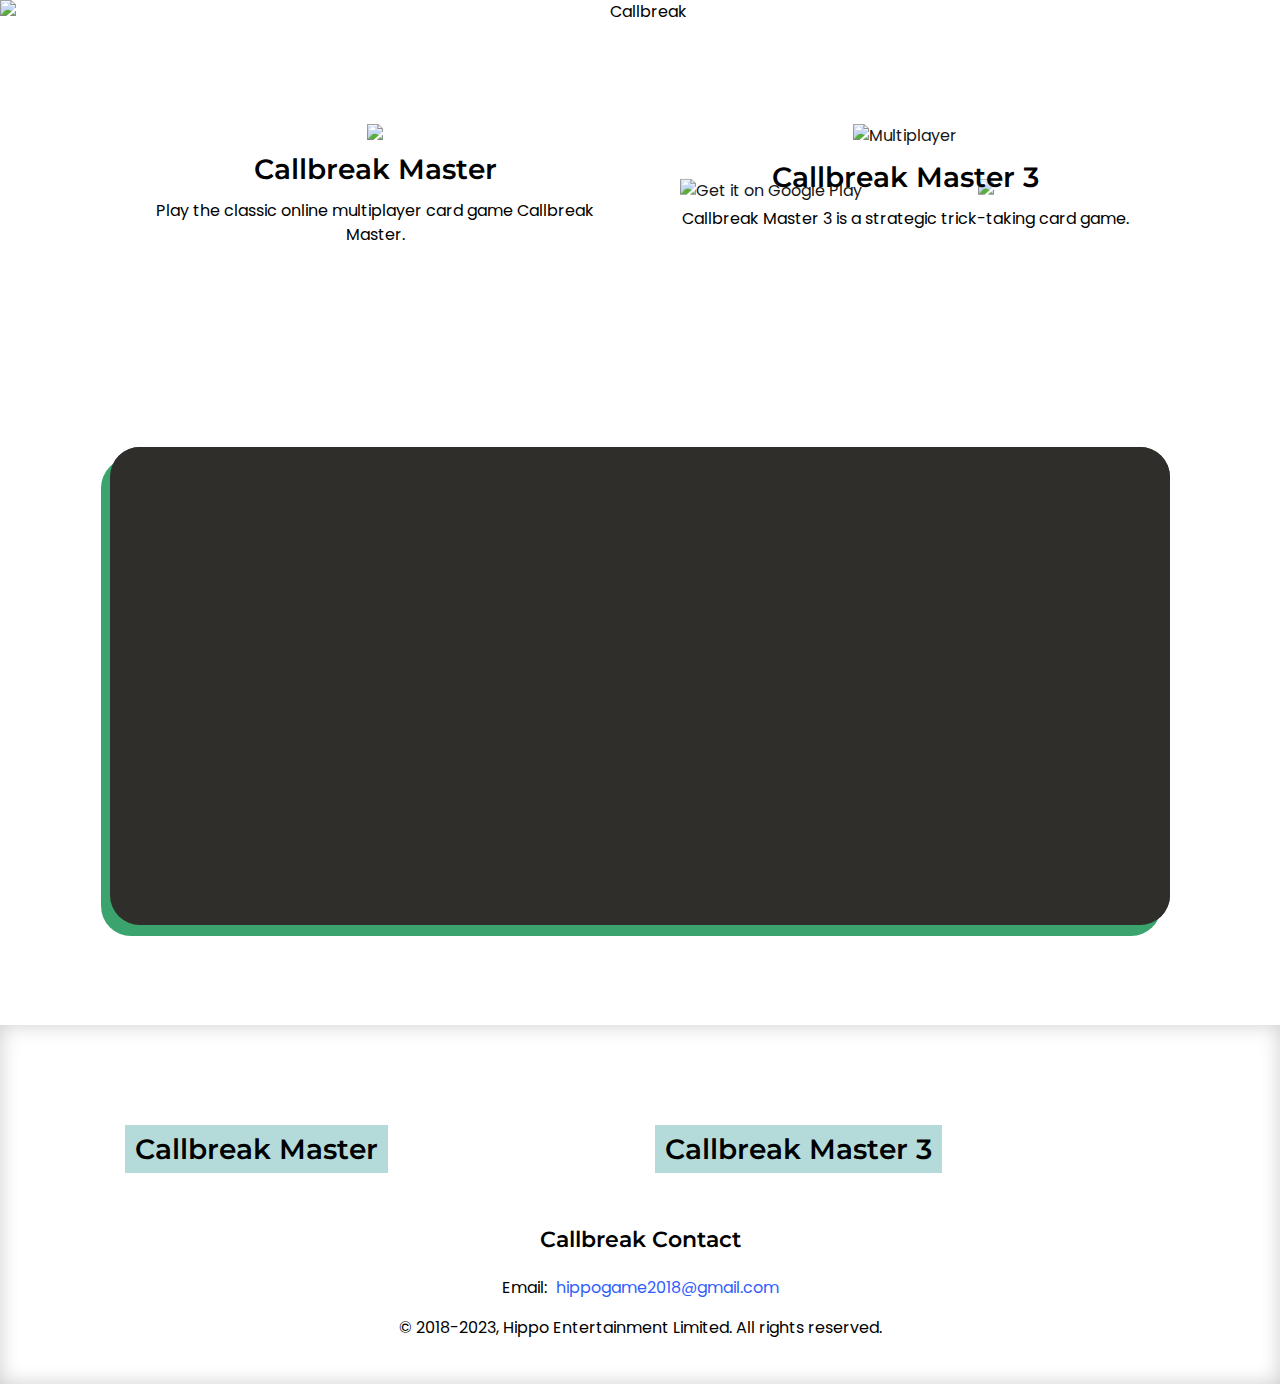
==== index.html @ d328b54e "update" ====
<!doctype html>
<html lang="en-US">
<head>
    <meta charset="UTF-8">
    <meta name="keywords" content="Callbreak Master"/>
    <meta name="description" content="Callbreak Master"/>
    <meta name="author" content="Callbreak Master"/>
    <meta name="viewport" content="width=device-width, initial-scale=1, maximum-scale=1, user-scalable=0">
    <title>Callbreak Master</title>
    <!--    <link rel="stylesheet" href="css/bootstrap.css" media="all"/>-->
    <link rel="stylesheet" href="css/style.css" media="all"/>
    <script src="https://code.jquery.com/jquery-3.6.0.min.js"
            integrity="sha256-/xUj+3OJU5yExlq6GSYGSHk7tPXikynS7ogEvDej/m4=" crossorigin="anonymous"></script>
    <script src="js/modernizr.min.js"></script>
    <script src="https://cdn.jsdelivr.net/npm/popper.js@1.16.1/dist/umd/popper.min.js"
            integrity="sha384-9/reFTGAW83EW2RDu2S0VKaIzap3H66lZH81PoYlFhbGU+6BZp6G7niu735Sk7lN"
            crossorigin="anonymous"></script>
    <script src="js/bootstrap.min.js"
            integrity="sha384-+YQ4JLhjyBLPDQt//I+STsc9iw4uQqACwlvpslubQzn4u2UU2UFM80nGisd026JF"
            crossorigin="anonymous"></script>
    <script src="https://cdnjs.cloudflare.com/ajax/libs/OwlCarousel2/2.3.4/owl.carousel.min.js"
            integrity="sha512-bPs7Ae6pVvhOSiIcyUClR7/q2OAsRiovw4vAkX+zJbw3ShAeeqezq50RIIcIURq7Oa20rW2n2q+fyXBNcU9lrw=="
            crossorigin="anonymous" referrerpolicy="no-referrer"></script>
    <script src="js/main.js"></script>
    <meta name="title" content="Callbreak Master">
    <script>
        var userLang = navigator.language || navigator.userLanguage;
        if (userLang.indexOf("hi") === 0 || userLang.indexOf("in") === 0 ) {
            window.location.href = "/in/";
        }
    </script>
</head>

<body class="home">
<main>
    <section class="section-banner text-center">
        <div class="container-fluid p-0">
            <img src="images/bg1.jpg" alt="Callbreak" class="w-100 d-none d-md-block">
            <div class="banner-text d-none d-md-block">
                <h1>Start Your Journey
                    As A Legendary
                    Poker Player!</h1>
                <p>Download+27,627,925</p>
                <h4>Download and play for a better experience! (Skip to download page)</h4>
                <div class="banner-button">
                    <div class="row">
                        <div class="col">
                            <div class="logo">
                                <a target="_blank" onclick="return trace('googleplay', 'pc');"
                                   href="https://play.google.com/store/apps/details?id=com.callbreak.hippo">
                                    <img alt="Get it on Google Play"
                                         src="images/icon_google2.png">
                                </a>
                            </div>
                        </div>
                        <div class="col">
                            <div class="logo">
                                <a target="_blank" onclick="alert('Coming Soon')">
                                    <img alt="Play Now"
                                         src="images/h5btn.png">
                                </a>
                            </div>
                        </div>
                    </div>

                </div>

            </div>
            <a target="_blank"><img src="images/di1.jpg" alt="Callbreak" class="w-100 d-md-none"></a>
            <div class="banner-mobile d-md-none">
                <h1>Start Your Journey
                    As A Legendary
                    Poker Player!</h1>
                <span>
                <span style="color: #a7a7a7;">Download</span>+27,627,925</span>
                <h4>Download and play for a better experience!<br/>(Skip to download page) </h4>
                <div class="banner-button">
                    <div class="row" >
                        <div class="col">
                            <div class="logo">
                                <a target="_blank" onclick="return trace('googleplay', 'mobile');"
                                   href="https://play.google.com/store/apps/details?id=com.callbreak.hippo">
                                    <img alt="Get it on Google Play"
                                         src="images/icon_google2.png" style="margin-left: 30px">
                                </a>
                            </div>
                        </div>
                        <div class="col">
                            <div class="logo">
                                <a target="_blank" onclick="alert('Coming Soon')">
                                    <img alt="Play Now"
                                         src="images/h5btn.png" style="margin-right: 30px">
                                </a>
                            </div>
                        </div>
                    </div>

                </div>

            </div>

        </div>

    </section>
    <section class="section feature-list text-center bg2">
        <div class="container">
            <div class="row">
                <div class="col-md-6 col-sm-12">
                    <div class="feature-img">
                        <a target="_blank"
                           href="https://play.google.com/store/apps/details?id=com.callbreak.hippo">
                        <img src="images/callbreak master.png">
                        </a>
                    </div>
                    <div class="feature-content">
                        <h2 class="mb-2">Callbreak Master</h2>
                        <p>Play the classic online multiplayer card game Callbreak Master.</p>
                    </div>
                </div>
                <div class="col-md-6 col-sm-12">
                    <div class="feature-img">
                        <a target="_blank"
                           href="https://play.google.com/store/apps/details?id=com.callbreak.three">
                        <img src="images/callbreak 3.png" alt="Multiplayer">
                        </a>
                    </div>
                    <div class="feature-content">
                        <h2 class="mb-2">Callbreak Master 3</h2>
                        <p>Callbreak Master 3 is a strategic trick-taking card game.</p>
                    </div>
                </div>
            </div>
        </div>
    </section>
    <section class="section bg3">
        <div class="container">
            <div class="bg3-video">
                <div class="embed-responsive embed-responsive-21by9">
                    <iframe src="https://www.youtube.com/embed/USptpeunZVY" title="YouTube video" allowfullscreen
                            class="bg3-video"></iframe>
                </div>
            </div>
        </div>
    </section>
    <section class="section app-images-wrap bg4" style="padding-bottom: 20px">
        <div class="container">
            <div class="row">
                <div class="col-md-6 col-sm-12 app-images .w-85">
                    <h2 class="text-left mb-2 image-h3 ">Callbreak Master</h2>
                    <div class="app-slider owl-carousel m-auto">
                        <div class="item">
                            <img src="images/cb1/1.jpg">
                        </div>
                        <div class="item">
                            <img src="images/cb1/2.jpg">
                        </div>
                        <div class="item">
                            <img src="images/cb1/3.jpg">
                        </div>
                        <div class="item">
                            <img src="images/cb1/4.jpg">
                        </div>
                        <div class="item">
                            <img src="images/cb1/5.jpg">
                        </div>
                        <div class="item">
                            <img src="images/cb1/6.jpg">
                        </div>
                        <div class="item">
                            <img src="images/cb1/7.jpg">
                        </div>
                    </div>
                </div>
                <div class="col-md-6 col-sm-12 app-images .w-85">
                    <h2 class="text-left mb-2 image-h3">Callbreak Master 3</h2>
                    <div class="app-slider owl-carousel m-auto">
                        <div class="item">
                            <img src="images/cb3/1.jpg">
                        </div>
                        <div class="item">
                            <img src="images/cb3/2.jpg">
                        </div>
                        <div class="item">
                            <img src="images/cb3/3.jpg">
                        </div>
                        <div class="item">
                            <img src="images/cb3/4.jpg">
                        </div>
                        <div class="item">
                            <img src="images/cb3/5.jpg">
                        </div>
                        <div class="item">
                            <img src="images/cb3/6.jpg">
                        </div>
                        <div class="item">
                            <img src="images/cb3/7.jpg">
                        </div>
                        <div class="item">
                            <img src="images/cb3/8.jpg">
                        </div>
                    </div>
                </div>
            </div>
            <div class="row justify-content-center">
                <div class="col-md-8 info-content" style="padding-top: 15px">
                    <div class="p-3 text-center">
                        <h3 class="mb-3">Callbreak Contact</h3>
                        <p>
                            <storng>Email:</storng>
                            <a href="mailto:hippogame2018@gmail.com" title="hippogame2018@gmail.com"
                               class="align-items-center mail-address color-blue"><img src="/images/email.svg" alt="">hippogame2018@gmail.com</a>
                        </p>
                        <p>© 2018-2023, Hippo Entertainment Limited. All rights reserved.</p>

                    </div>
                </div>
            </div>
        </div>
    </section>
    <script>
        function trace(target, device) {
            setTimeout(function () {
                var host = '/'; // 线上换成”/“
                var url = host + 'trace?target=' + target + '&device=' + device;
                (new Image()).src = url;
            }, 10);
            return true;
        }
    </script>
</main>
</body>
</html>
---- css/style.css ----
@import url("https://fonts.googleapis.com/css2?family=Montserrat:wght@400;600;700&family=Poppins:wght@400;700&display=swap");

/*!
 * Bootstrap v4.1.0 (https://getbootstrap.com/)
 * Copyright 2011-2018 The Bootstrap Authors
 * Copyright 2011-2018 Twitter, Inc.
 * Licensed under MIT (https://github.com/twbs/bootstrap/blob/master/LICENSE)
 */
@import url("https://fonts.googleapis.com/css?family=Germania+One");

:root {
    --blue: #115087;
    --indigo: #6610f2;
    --purple: #6f42c1;
    --pink: #e83e8c;
    --red: #ff3b30;
    --orange: #ff5310;
    --yellow: #fccc08;
    --green: #07985f;
    --teal: #20c997;
    --cyan: #17a2b8;
    --gray: #7f7f7f;
    --gray-dark: #343a40;
    --primary: #305efe;
    --secondary: #7f7f7f;
    --success: #07985f;
    --info: #17a2b8;
    --warning: #fccc08;
    --danger: #ff3b30;
    --light: #eff0f0;
    --dark: #000;
    --white: #fff;
    --breakpoint-xs: 0;
    --breakpoint-sm: 576px;
    --breakpoint-md: 768px;
    --breakpoint-lg: 992px;
    --breakpoint-xl: 1200px;
    --font-family-sans-serif: "Helvetica Neue", Arial, sans-serif, "Apple Color Emoji", "Segoe UI Emoji", "Segoe UI Symbol", -apple-system, BlinkMacSystemFont, "Segoe UI", Roboto;
    --font-family-monospace: SFMono-Regular, Menlo, Monaco, Consolas, "Liberation Mono", "Courier New", monospace
}

*, :after, :before {
    box-sizing: border-box
}

html {
    font-family: sans-serif;
    line-height: 1.15;
    -webkit-text-size-adjust: 100%;
    -ms-text-size-adjust: 100%;
    -ms-overflow-style: scrollbar;
    -webkit-tap-highlight-color: rgba(0, 0, 0, 0)
}

@-ms-viewport {
    width: device-width
}

article, aside, dialog, figcaption, figure, footer, header, hgroup, main, nav, section {
    display: block
}

body {
    margin: 0;
    font-family: Helvetica Neue, Arial, sans-serif, Apple Color Emoji, Segoe UI Emoji, Segoe UI Symbol, -apple-system, BlinkMacSystemFont, Segoe UI, Roboto;
    font-size: 1rem;
    color: #000;
    text-align: left;
    background-color: #fff;
    -webkit-font-smoothing: antialiased
}

[tabindex="-1"]:focus {
    outline: 0 !important
}

hr {
    box-sizing: content-box;
    height: 0;
    overflow: visible
}

h1, h2, h3, h4, h5, h6 {
    margin-top: 0;
    margin-bottom: 1.25rem
}

p {
    margin-top: 0;
    margin-bottom: 1rem
}

abbr[data-original-title], abbr[title] {
    text-decoration: underline;
    -webkit-text-decoration: underline dotted;
    text-decoration: underline dotted;
    cursor: help;
    border-bottom: 0
}

address {
    margin-bottom: 1rem;
    font-style: normal;
    line-height: inherit
}

dl, ol, ul {
    margin-top: 0;
    margin-left: 0;
    padding-left: 0;
    margin-bottom: .5rem
}

ol ol, ol ul, ul ol, ul ul {
    margin-bottom: 0
}

li {
    list-style-position: inside;
    margin-bottom: .5rem
}

dt {
    font-weight: 700
}

dd {
    margin-bottom: .5rem;
    margin-left: 0
}

blockquote {
    margin: 0 0 1rem
}

dfn {
    font-style: italic
}

b, strong {
    font-weight: bolder
}

small {
    font-size: 80%
}

sub, sup {
    position: relative;
    font-size: 75%;
    line-height: 0;
    vertical-align: baseline
}

sub {
    bottom: -.25em
}

sup {
    top: -.5em
}

a {
    color: #305efe;
    text-decoration: none;
    background-color: transparent;
    -webkit-text-decoration-skip: objects
}

a:hover {
    color: #174afe
}

a:hover span {
    border-bottom: 1px solid
}

a.transparent-link {
    opacity: .3
}

a.transparent-invert-link, a.transparent-link:hover {
    opacity: 1
}

a.transparent-invert-link:hover {
    opacity: .3
}

a.action-link {
    font-weight: 500
}

a.action-link:after {
    content: "";
    display: inline-block;
    width: 5.5px;
    height: 5.5px;
    border-top: 1.5px solid;
    border-right: 1.5px solid;
    transform: rotate(45deg);
    position: relative;
    margin: -1px 0 0 6px;
    vertical-align: middle;
    top: -1px
}

a:not([href]):not([tabindex]), a:not([href]):not([tabindex]):focus, a:not([href]):not([tabindex]):hover {
    color: inherit;
    text-decoration: none
}

a:not([href]):not([tabindex]):focus {
    outline: 0
}

code, kbd, pre, samp {
    font-family: monospace, monospace;
    font-size: 1em
}

pre {
    margin-top: 0;
    margin-bottom: 1rem;
    overflow: auto;
    -ms-overflow-style: scrollbar
}

figure {
    margin: 0 0 1rem
}

img {
    vertical-align: middle;
    border-style: none
}

svg:not(:root) {
    overflow: hidden
}

table {
    border-collapse: collapse
}

caption {
    padding-top: .75rem;
    padding-bottom: .75rem;
    color: #7f7f7f;
    text-align: left;
    caption-side: bottom
}

th {
    text-align: inherit
}

label {
    display: inline-block;
    margin-bottom: .375rem
}

button {
    border-radius: 0
}

button:focus {
    outline: 1px dotted;
    outline: 5px auto -webkit-focus-ring-color
}

button, input, optgroup, select, textarea {
    margin: 0;
    font-family: inherit;
    font-size: inherit;
    line-height: inherit
}

button, input {
    overflow: visible
}

button, select {
    text-transform: none
}

[type=reset], [type=submit], button, html [type=button] {
    -webkit-appearance: button
}

[type=button]::-moz-focus-inner, [type=reset]::-moz-focus-inner, [type=submit]::-moz-focus-inner, button::-moz-focus-inner {
    padding: 0;
    border-style: none
}

input[type=checkbox], input[type=radio] {
    box-sizing: border-box;
    padding: 0
}

input[type=date], input[type=datetime-local], input[type=month], input[type=time] {
    -webkit-appearance: listbox
}

textarea {
    overflow: auto;
    resize: vertical
}

fieldset {
    min-width: 0;
    padding: 0;
    margin: 0;
    border: 0
}

legend {
    display: block;
    width: 100%;
    max-width: 100%;
    padding: 0;
    margin-bottom: .5rem;
    font-size: 1.5rem;
    line-height: inherit;
    color: inherit;
    white-space: normal
}

progress {
    vertical-align: baseline
}

[type=number]::-webkit-inner-spin-button, [type=number]::-webkit-outer-spin-button {
    height: auto
}

[type=search] {
    outline-offset: -2px;
    -webkit-appearance: none
}

[type=search]::-webkit-search-cancel-button, [type=search]::-webkit-search-decoration {
    -webkit-appearance: none
}

::-webkit-file-upload-button {
    font: inherit;
    -webkit-appearance: button
}

output {
    display: inline-block
}

summary {
    display: list-item;
    cursor: pointer
}

template {
    display: none
}

[hidden] {
    display: none !important
}

.h1, .h2, .h3, .h4, .h5, .h6, h1, h2, h3, h4, h5, h6 {
    font-family: inherit;
    color: inherit;
    margin-bottom: 1.25rem
}

.h1, h1 {
    font-size: 1.5rem;
    line-height: 1.2;
    margin-bottom: 1rem;
    letter-spacing: -.5px
}

@media (min-width: 576px) {
    .h1, h1 {
        font-size: 2rem
    }

}

@media (min-width: 992px) {
    .h1, h1 {
        font-size: 2.5rem;
        margin-bottom: 1.25rem
    }

}

.h2, h2 {
    line-height: 1.33;
    margin-bottom: 1rem;
    letter-spacing: -.1px
}

.h3, h3 {
    font-size: 1.125rem;
    line-height: 1.55;
    letter-spacing: 0
}

.h3, .h4, h3, h4 {
    font-weight: 500;
    margin-bottom: 1rem
}

.h4, h4 {
    font-size: 1rem;
    line-height: 1.5;
    letter-spacing: .1px
}

.h5, h5 {
    line-height: 1.42
}

.h5, .h6, h5, h6 {
    font-size: .875rem;
    font-weight: 500;
    margin-bottom: 1rem;
    letter-spacing: 0
}

.h6, h6 {
    line-height: 1.5
}

.lead {
    font-size: 1.00125rem;
    font-weight: 400
}

@media (min-width: 992px) {
    .lead {
        font-size: 1.125rem
    }

}

.display-1 {
    font-size: 6rem
}

.display-1, .display-2 {
    font-weight: 700;
    line-height: 1.07;
    margin-bottom: 1.5rem
}

.display-2 {
    font-size: 5.5rem
}

.display-3 {
    font-size: 4.5rem
}

.display-3, .display-4 {
    font-weight: 700;
    line-height: 1.07;
    margin-bottom: 1.5rem
}

.display-4 {
    font-size: 1.9985rem
}

@media (min-width: 576px) {
    .display-4 {
        font-size: 2.499rem
    }

}

@media (min-width: 1200px) {
    .display-4 {
        font-size: 3.5rem
    }

}

hr {
    margin-top: 1rem;
    margin-bottom: 1rem;
    border: 0;
    border-top: 1px solid rgba(0, 0, 0, .1)
}

.small, .widget_nav_menu .menu a, .widget_text, small {
    font-size: 87.5%;
    font-weight: 400
}

.large {
    font-size: 99%;
    font-weight: 400;
    line-height: 1.55
}

@media (min-width: 992px) {
    .large {
        font-size: 112.5%
    }

}

.mark, mark {
    padding: .2em;
    background-color: #fcf8e3
}

.list-inline, .list-unstyled {
    padding-left: 0;
    list-style: none
}

.list-inline-item {
    display: inline-block
}

.list-inline-item:not(:last-child) {
    margin-right: .5rem
}

.initialism {
    font-size: 90%;
    text-transform: uppercase
}

.blockquote {
    margin-bottom: 2.5rem;
    font-size: 1.5rem
}

.blockquote-footer {
    display: block;
    font-size: 80%;
    color: #7f7f7f
}

.blockquote-footer:before {
    content: "\2014 \00A0"
}

.weight-300 {
    font-weight: 300
}

.weight-400 {
    font-weight: 400
}

.weight-500 {
    font-weight: 500
}

.weight-700 {
    font-weight: 700
}

.weight-900 {
    font-weight: 900
}

.price-large {
    font-size: 4.125rem;
    line-height: 4.125rem;
    font-weight: 300;
    height: 4.125rem;
    letter-spacing: -5.69px
}

.price-medium {
    font-size: 3.5rem;
    line-height: 3.75rem;
    font-weight: 700;
    height: 3.75rem;
    letter-spacing: -1px
}

.price-small {
    font-size: 2.5rem;
    line-height: 3rem;
    font-weight: 700;
    height: 3rem;
    letter-spacing: -.5px
}

.price-unit {
    font-size: 1.125rem;
    font-weight: 500;
    letter-spacing: 0
}

.img-fluid, .img-thumbnail {
    max-width: 100%;
    height: auto
}

.img-thumbnail {
    padding: .25rem;
    background-color: #fff;
    border: 1px solid #e7e7e7
}

.figure {
    display: inline-block
}

.figure-img {
    margin-bottom: .5rem;
    line-height: 1
}

.figure-caption {
    font-size: 90%;
    color: #7f7f7f
}

code, kbd, pre, samp {
    font-family: SFMono-Regular, Menlo, Monaco, Consolas, Liberation Mono, Courier New, monospace
}

code {
    font-size: 87.5%;
    color: #e83e8c;
    word-break: break-word
}

a > code {
    color: inherit
}

kbd {
    padding: .2rem .4rem;
    font-size: 87.5%;
    color: #fff;
    background-color: #212529
}

kbd kbd {
    padding: 0;
    font-size: 100%;
    font-weight: 700
}

pre {
    font-size: 87.5%;
    color: #212529
}

.pre-scrollable {
    max-height: 340px;
    overflow-y: scroll
}

.container {
    width: 100%;
    padding-right: 15px;
    padding-left: 15px;
    margin-right: auto;
    margin-left: auto
}

@media (min-width: 768px) {
    .container {
        padding-right: 40px;
        padding-left: 40px
    }

}

@media (min-width: 576px) {
    .container {
        max-width: 768px
    }

}

@media (min-width: 768px) {
    .container {
        max-width: 992px
    }

}

@media (min-width: 992px) {
    .container {
        max-width: 1100px
    }

}

@media (min-width: 1200px) {
    .container {
        max-width: 1140px
    }

}

.container-fluid {
    width: 100%;
    padding-right: 15px;
    padding-left: 15px;
    margin-right: auto;
    margin-left: auto
}

@media (min-width: 768px) {
    .container-fluid {
        padding-right: 40px;
        padding-left: 40px
    }

}

.row {
    display: flex;
    flex-wrap: wrap;
    /*margin-right: -15px;*/
    /*margin-left: -15px*/
}

.no-gutters {
    margin-right: 0;
    margin-left: 0
}

.no-gutters > .col, .no-gutters > [class*=col-] {
    padding-right: 0;
    padding-left: 0
}

.col, .col-1, .col-2, .col-3, .col-4, .col-5, .col-6, .col-7, .col-8, .col-9, .col-10, .col-11, .col-12, .col-auto, .col-lg, .col-lg-1, .col-lg-2, .col-lg-3, .col-lg-4, .col-lg-5, .col-lg-6, .col-lg-7, .col-lg-8, .col-lg-9, .col-lg-10, .col-lg-11, .col-lg-12, .col-lg-auto, .col-md, .col-md-1, .col-md-2, .col-md-3, .col-md-4, .col-md-5, .col-md-6, .col-md-7, .col-md-8, .col-md-9, .col-md-10, .col-md-11, .col-md-12, .col-md-auto, .col-sm, .col-sm-1, .col-sm-2, .col-sm-3, .col-sm-4, .col-sm-5, .col-sm-6, .col-sm-7, .col-sm-8, .col-sm-9, .col-sm-10, .col-sm-11, .col-sm-12, .col-sm-auto, .col-xl, .col-xl-1, .col-xl-2, .col-xl-3, .col-xl-4, .col-xl-5, .col-xl-6, .col-xl-7, .col-xl-8, .col-xl-9, .col-xl-10, .col-xl-11, .col-xl-12, .col-xl-auto {
    position: relative;
    width: 100%;
    min-height: 1px;
    padding-right: 15px;
    padding-left: 15px
}

.col {
    flex-basis: 0;
    flex-grow: 1;
    max-width: 100%
}

.col-auto {
    flex: 0 0 auto;
    width: auto;
    max-width: none
}

.col-1 {
    flex: 0 0 8.33333%;
    max-width: 8.33333%
}

.col-2 {
    flex: 0 0 16.66667%;
    max-width: 16.66667%
}

.col-3 {
    flex: 0 0 25%;
    max-width: 25%
}

.col-4 {
    flex: 0 0 33.33333%;
    max-width: 33.33333%
}

.col-5 {
    flex: 0 0 41.66667%;
    max-width: 41.66667%
}

.col-6 {
    flex: 0 0 50%;
    max-width: 50%
}

.col-7 {
    flex: 0 0 58.33333%;
    max-width: 58.33333%
}

.col-8 {
    flex: 0 0 66.66667%;
    max-width: 66.66667%
}

.col-9 {
    flex: 0 0 75%;
    max-width: 75%
}

.col-10 {
    flex: 0 0 83.33333%;
    max-width: 83.33333%
}

.col-11 {
    flex: 0 0 91.66667%;
    max-width: 91.66667%
}

.col-12 {
    flex: 0 0 100%;
    max-width: 100%
}

.order-first {
    order: -1
}

.order-last {
    order: 13
}

.order-0 {
    order: 0
}

.order-1 {
    order: 1
}

.order-2 {
    order: 2
}

.order-3 {
    order: 3
}

.order-4 {
    order: 4
}

.order-5 {
    order: 5
}

.order-6 {
    order: 6
}

.order-7 {
    order: 7
}

.order-8 {
    order: 8
}

.order-9 {
    order: 9
}

.order-10 {
    order: 10
}

.order-11 {
    order: 11
}

.order-12 {
    order: 12
}

.offset-1 {
    margin-left: 8.33333%
}

.offset-2 {
    margin-left: 16.66667%
}

.offset-3 {
    margin-left: 25%
}

.offset-4 {
    margin-left: 33.33333%
}

.offset-5 {
    margin-left: 41.66667%
}

.offset-6 {
    margin-left: 50%
}

.offset-7 {
    margin-left: 58.33333%
}

.offset-8 {
    margin-left: 66.66667%
}

.offset-9 {
    margin-left: 75%
}

.offset-10 {
    margin-left: 83.33333%
}

.offset-11 {
    margin-left: 91.66667%
}

@media (min-width: 576px) {
    .col-sm {
        flex-basis: 0;
        flex-grow: 1;
        max-width: 100%
    }

    .col-sm-auto {
        flex: 0 0 auto;
        width: auto;
        max-width: none
    }

    .col-sm-1 {
        flex: 0 0 8.33333%;
        max-width: 8.33333%
    }

    .col-sm-2 {
        flex: 0 0 16.66667%;
        max-width: 16.66667%
    }

    .col-sm-3 {
        flex: 0 0 25%;
        max-width: 25%
    }

    .col-sm-4 {
        flex: 0 0 33.33333%;
        max-width: 33.33333%
    }

    .col-sm-5 {
        flex: 0 0 41.66667%;
        max-width: 41.66667%
    }

    .col-sm-6 {
        flex: 0 0 50%;
        max-width: 50%
    }

    .col-sm-7 {
        flex: 0 0 58.33333%;
        max-width: 58.33333%
    }

    .col-sm-8 {
        flex: 0 0 66.66667%;
        max-width: 66.66667%
    }

    .col-sm-9 {
        flex: 0 0 75%;
        max-width: 75%
    }

    .col-sm-10 {
        flex: 0 0 83.33333%;
        max-width: 83.33333%
    }

    .col-sm-11 {
        flex: 0 0 91.66667%;
        max-width: 91.66667%
    }

    .col-sm-12 {
        flex: 0 0 100%;
        max-width: 100%
    }

    .order-sm-first {
        order: -1
    }

    .order-sm-last {
        order: 13
    }

    .order-sm-0 {
        order: 0
    }

    .order-sm-1 {
        order: 1
    }

    .order-sm-2 {
        order: 2
    }

    .order-sm-3 {
        order: 3
    }

    .order-sm-4 {
        order: 4
    }

    .order-sm-5 {
        order: 5
    }

    .order-sm-6 {
        order: 6
    }

    .order-sm-7 {
        order: 7
    }

    .order-sm-8 {
        order: 8
    }

    .order-sm-9 {
        order: 9
    }

    .order-sm-10 {
        order: 10
    }

    .order-sm-11 {
        order: 11
    }

    .order-sm-12 {
        order: 12
    }

    .offset-sm-0 {
        margin-left: 0
    }

    .offset-sm-1 {
        margin-left: 8.33333%
    }

    .offset-sm-2 {
        margin-left: 16.66667%
    }

    .offset-sm-3 {
        margin-left: 25%
    }

    .offset-sm-4 {
        margin-left: 33.33333%
    }

    .offset-sm-5 {
        margin-left: 41.66667%
    }

    .offset-sm-6 {
        margin-left: 50%
    }

    .offset-sm-7 {
        margin-left: 58.33333%
    }

    .offset-sm-8 {
        margin-left: 66.66667%
    }

    .offset-sm-9 {
        margin-left: 75%
    }

    .offset-sm-10 {
        margin-left: 83.33333%
    }

    .offset-sm-11 {
        margin-left: 91.66667%
    }

}

@media (min-width: 768px) {
    .col-md {
        flex-basis: 0;
        flex-grow: 1;
        max-width: 100%
    }

    .col-md-auto {
        flex: 0 0 auto;
        width: auto;
        max-width: none
    }

    .col-md-1 {
        flex: 0 0 8.33333%;
        max-width: 8.33333%
    }

    .col-md-2 {
        flex: 0 0 16.66667%;
        max-width: 16.66667%
    }

    .col-md-3 {
        flex: 0 0 25%;
        max-width: 25%
    }

    .col-md-4 {
        flex: 0 0 33.33333%;
        max-width: 33.33333%
    }

    .col-md-5 {
        flex: 0 0 41.66667%;
        max-width: 41.66667%
    }

    .col-md-6 {
        flex: 0 0 50%;
        max-width: 50%
    }

    .col-md-7 {
        flex: 0 0 58.33333%;
        max-width: 58.33333%
    }

    .col-md-8 {
        flex: 0 0 66.66667%;
        max-width: 66.66667%
    }

    .col-md-9 {
        flex: 0 0 75%;
        max-width: 75%
    }

    .col-md-10 {
        flex: 0 0 83.33333%;
        max-width: 83.33333%
    }

    .col-md-11 {
        flex: 0 0 91.66667%;
        max-width: 91.66667%
    }

    .col-md-12 {
        flex: 0 0 100%;
        max-width: 100%
    }

    .order-md-first {
        order: -1
    }

    .order-md-last {
        order: 13
    }

    .order-md-0 {
        order: 0
    }

    .order-md-1 {
        order: 1
    }

    .order-md-2 {
        order: 2
    }

    .order-md-3 {
        order: 3
    }

    .order-md-4 {
        order: 4
    }

    .order-md-5 {
        order: 5
    }

    .order-md-6 {
        order: 6
    }

    .order-md-7 {
        order: 7
    }

    .order-md-8 {
        order: 8
    }

    .order-md-9 {
        order: 9
    }

    .order-md-10 {
        order: 10
    }

    .order-md-11 {
        order: 11
    }

    .order-md-12 {
        order: 12
    }

    .offset-md-0 {
        margin-left: 0
    }

    .offset-md-1 {
        margin-left: 8.33333%
    }

    .offset-md-2 {
        margin-left: 16.66667%
    }

    .offset-md-3 {
        margin-left: 25%
    }

    .offset-md-4 {
        margin-left: 33.33333%
    }

    .offset-md-5 {
        margin-left: 41.66667%
    }

    .offset-md-6 {
        margin-left: 50%
    }

    .offset-md-7 {
        margin-left: 58.33333%
    }

    .offset-md-8 {
        margin-left: 66.66667%
    }

    .offset-md-9 {
        margin-left: 75%
    }

    .offset-md-10 {
        margin-left: 83.33333%
    }

    .offset-md-11 {
        margin-left: 91.66667%
    }

}

@media (min-width: 992px) {
    .col-lg {
        flex-basis: 0;
        flex-grow: 1;
        max-width: 100%
    }

    .col-lg-auto {
        flex: 0 0 auto;
        width: auto;
        max-width: none
    }

    .col-lg-1 {
        flex: 0 0 8.33333%;
        max-width: 8.33333%
    }

    .col-lg-2 {
        flex: 0 0 16.66667%;
        max-width: 16.66667%
    }

    .col-lg-3 {
        flex: 0 0 25%;
        max-width: 25%
    }

    .col-lg-4 {
        flex: 0 0 33.33333%;
        max-width: 33.33333%
    }

    .col-lg-5 {
        flex: 0 0 41.66667%;
        max-width: 41.66667%
    }

    .col-lg-6 {
        flex: 0 0 50%;
        max-width: 50%
    }

    .col-lg-7 {
        flex: 0 0 58.33333%;
        max-width: 58.33333%
    }

    .col-lg-8 {
        flex: 0 0 66.66667%;
        max-width: 66.66667%
    }

    .col-lg-9 {
        flex: 0 0 75%;
        max-width: 75%
    }

    .col-lg-10 {
        flex: 0 0 83.33333%;
        max-width: 83.33333%
    }

    .col-lg-11 {
        flex: 0 0 91.66667%;
        max-width: 91.66667%
    }

    .col-lg-12 {
        flex: 0 0 100%;
        max-width: 100%
    }

    .order-lg-first {
        order: -1
    }

    .order-lg-last {
        order: 13
    }

    .order-lg-0 {
        order: 0
    }

    .order-lg-1 {
        order: 1
    }

    .order-lg-2 {
        order: 2
    }

    .order-lg-3 {
        order: 3
    }

    .order-lg-4 {
        order: 4
    }

    .order-lg-5 {
        order: 5
    }

    .order-lg-6 {
        order: 6
    }

    .order-lg-7 {
        order: 7
    }

    .order-lg-8 {
        order: 8
    }

    .order-lg-9 {
        order: 9
    }

    .order-lg-10 {
        order: 10
    }

    .order-lg-11 {
        order: 11
    }

    .order-lg-12 {
        order: 12
    }

    .offset-lg-0 {
        margin-left: 0
    }

    .offset-lg-1 {
        margin-left: 8.33333%
    }

    .offset-lg-2 {
        margin-left: 16.66667%
    }

    .offset-lg-3 {
        margin-left: 25%
    }

    .offset-lg-4 {
        margin-left: 33.33333%
    }

    .offset-lg-5 {
        margin-left: 41.66667%
    }

    .offset-lg-6 {
        margin-left: 50%
    }

    .offset-lg-7 {
        margin-left: 58.33333%
    }

    .offset-lg-8 {
        margin-left: 66.66667%
    }

    .offset-lg-9 {
        margin-left: 75%
    }

    .offset-lg-10 {
        margin-left: 83.33333%
    }

    .offset-lg-11 {
        margin-left: 91.66667%
    }

}

@media (min-width: 1200px) {
    .col-xl {
        flex-basis: 0;
        flex-grow: 1;
        max-width: 100%
    }

    .col-xl-auto {
        flex: 0 0 auto;
        width: auto;
        max-width: none
    }

    .col-xl-1 {
        flex: 0 0 8.33333%;
        max-width: 8.33333%
    }

    .col-xl-2 {
        flex: 0 0 16.66667%;
        max-width: 16.66667%
    }

    .col-xl-3 {
        flex: 0 0 25%;
        max-width: 25%
    }

    .col-xl-4 {
        flex: 0 0 33.33333%;
        max-width: 33.33333%
    }

    .col-xl-5 {
        flex: 0 0 41.66667%;
        max-width: 41.66667%
    }

    .col-xl-6 {
        flex: 0 0 50%;
        max-width: 50%
    }

    .col-xl-7 {
        flex: 0 0 58.33333%;
        max-width: 58.33333%
    }

    .col-xl-8 {
        flex: 0 0 66.66667%;
        max-width: 66.66667%
    }

    .col-xl-9 {
        flex: 0 0 75%;
        max-width: 75%
    }

    .col-xl-10 {
        flex: 0 0 83.33333%;
        max-width: 83.33333%
    }

    .col-xl-11 {
        flex: 0 0 91.66667%;
        max-width: 91.66667%
    }

    .col-xl-12 {
        flex: 0 0 100%;
        max-width: 100%
    }

    .order-xl-first {
        order: -1
    }

    .order-xl-last {
        order: 13
    }

    .order-xl-0 {
        order: 0
    }

    .order-xl-1 {
        order: 1
    }

    .order-xl-2 {
        order: 2
    }

    .order-xl-3 {
        order: 3
    }

    .order-xl-4 {
        order: 4
    }

    .order-xl-5 {
        order: 5
    }

    .order-xl-6 {
        order: 6
    }

    .order-xl-7 {
        order: 7
    }

    .order-xl-8 {
        order: 8
    }

    .order-xl-9 {
        order: 9
    }

    .order-xl-10 {
        order: 10
    }

    .order-xl-11 {
        order: 11
    }

    .order-xl-12 {
        order: 12
    }

    .offset-xl-0 {
        margin-left: 0
    }

    .offset-xl-1 {
        margin-left: 8.33333%
    }

    .offset-xl-2 {
        margin-left: 16.66667%
    }

    .offset-xl-3 {
        margin-left: 25%
    }

    .offset-xl-4 {
        margin-left: 33.33333%
    }

    .offset-xl-5 {
        margin-left: 41.66667%
    }

    .offset-xl-6 {
        margin-left: 50%
    }

    .offset-xl-7 {
        margin-left: 58.33333%
    }

    .offset-xl-8 {
        margin-left: 66.66667%
    }

    .offset-xl-9 {
        margin-left: 75%
    }

    .offset-xl-10 {
        margin-left: 83.33333%
    }

    .offset-xl-11 {
        margin-left: 91.66667%
    }

}

.table {
    width: 100%;
    max-width: 100%;
    margin-bottom: 1rem;
    background-color: transparent
}

.table td, .table th {
    padding: .75rem;
    vertical-align: top;
    border-top: 1px solid #e7e7e7
}

.table thead th {
    vertical-align: bottom;
    border-bottom: 2px solid #e7e7e7
}

.table tbody + tbody {
    border-top: 2px solid #e7e7e7
}

.table .table {
    background-color: #fff
}

.table-sm td, .table-sm th {
    padding: .3rem
}

.table-bordered, .table-bordered td, .table-bordered th {
    border: 1px solid #e7e7e7
}

.table-bordered thead td, .table-bordered thead th {
    border-bottom-width: 2px
}

.table-borderless tbody + tbody, .table-borderless td, .table-borderless th, .table-borderless thead th {
    border: 0
}

.table-striped tbody tr:nth-of-type(odd) {
    background-color: rgba(0, 0, 0, .05)
}

.table-hover tbody tr:hover {
    background-color: rgba(0, 0, 0, .075)
}

.table-primary, .table-primary > td, .table-primary > th {
    background-color: #c5d2ff
}

.table-hover .table-primary:hover, .table-hover .table-primary:hover > td, .table-hover .table-primary:hover > th {
    background-color: #acbeff
}

.table-secondary, .table-secondary > td, .table-secondary > th {
    background-color: #dbdbdb
}

.table-hover .table-secondary:hover, .table-hover .table-secondary:hover > td, .table-hover .table-secondary:hover > th {
    background-color: #cecece
}

.table-success, .table-success > td, .table-success > th {
    background-color: #bae2d2
}

.table-hover .table-success:hover, .table-hover .table-success:hover > td, .table-hover .table-success:hover > th {
    background-color: #a8dac6
}

.table-info, .table-info > td, .table-info > th {
    background-color: #bee5eb
}

.table-hover .table-info:hover, .table-hover .table-info:hover > td, .table-hover .table-info:hover > th {
    background-color: #abdde5
}

.table-warning, .table-warning > td, .table-warning > th {
    background-color: #fef1ba
}

.table-hover .table-warning:hover, .table-hover .table-warning:hover > td, .table-hover .table-warning:hover > th {
    background-color: #feeca1
}

.table-danger, .table-danger > td, .table-danger > th {
    background-color: #ffc8c5
}

.table-hover .table-danger:hover, .table-hover .table-danger:hover > td, .table-hover .table-danger:hover > th {
    background-color: #ffb0ac
}

.table-light, .table-light > td, .table-light > th {
    background-color: #fbfbfb
}

.table-hover .table-light:hover, .table-hover .table-light:hover > td, .table-hover .table-light:hover > th {
    background-color: #eee
}

.table-dark, .table-dark > td, .table-dark > th {
    background-color: #b8b8b8
}

.table-hover .table-dark:hover, .table-hover .table-dark:hover > td, .table-hover .table-dark:hover > th {
    background-color: #ababab
}

.table-white, .table-white > td, .table-white > th {
    background-color: #fff
}

.table-hover .table-white:hover, .table-hover .table-white:hover > td, .table-hover .table-white:hover > th {
    background-color: #f2f2f2
}

.table-active, .table-active > td, .table-active > th, .table-hover .table-active:hover, .table-hover .table-active:hover > td, .table-hover .table-active:hover > th {
    background-color: rgba(0, 0, 0, .075)
}

.table .thead-dark th {
    color: #fff;
    background-color: #212529;
    border-color: #32383e
}

.table .thead-light th {
    color: #777;
    background-color: #f6f6f6;
    border-color: #e7e7e7
}

.table-dark {
    color: #fff;
    background-color: #212529
}

.table-dark td, .table-dark th, .table-dark thead th {
    border-color: #32383e
}

.table-dark.table-bordered {
    border: 0
}

.table-dark.table-striped tbody tr:nth-of-type(odd) {
    background-color: hsla(0, 0%, 100%, .05)
}

.table-dark.table-hover tbody tr:hover {
    background-color: hsla(0, 0%, 100%, .075)
}

@media (max-width: 575.98px) {
    .table-responsive-sm {
        display: block;
        width: 100%;
        overflow-x: auto;
        -webkit-overflow-scrolling: touch;
        -ms-overflow-style: -ms-autohiding-scrollbar
    }

    .table-responsive-sm > .table-bordered {
        border: 0
    }

}

@media (max-width: 767.98px) {
    .table-responsive-md {
        display: block;
        width: 100%;
        overflow-x: auto;
        -webkit-overflow-scrolling: touch;
        -ms-overflow-style: -ms-autohiding-scrollbar
    }

    .table-responsive-md > .table-bordered {
        border: 0
    }

}

@media (max-width: 991.98px) {
    .table-responsive-lg {
        display: block;
        width: 100%;
        overflow-x: auto;
        -webkit-overflow-scrolling: touch;
        -ms-overflow-style: -ms-autohiding-scrollbar
    }

    .table-responsive-lg > .table-bordered {
        border: 0
    }

}

@media (max-width: 1199.98px) {
    .table-responsive-xl {
        display: block;
        width: 100%;
        overflow-x: auto;
        -webkit-overflow-scrolling: touch;
        -ms-overflow-style: -ms-autohiding-scrollbar
    }

    .table-responsive-xl > .table-bordered {
        border: 0
    }

}

.table-responsive {
    display: block;
    width: 100%;
    overflow-x: auto;
    -webkit-overflow-scrolling: touch;
    -ms-overflow-style: -ms-autohiding-scrollbar
}

.table-responsive > .table-bordered {
    border: 0
}

.form-control {
    display: block;
    width: 100%;
    box-sizing: border-box;
    padding: .5rem 1rem;
    font-size: 1rem;
    line-height: 1.5;
    color: #000;
    background-color: rgba(52, 58, 64, .06);
    background-clip: padding-box;
    border: 0 solid transparent;
    border-radius: 0;
    transition: border-color .15s ease-in-out, box-shadow .15s ease-in-out
}

@media screen and (prefers-reduced-motion: reduce) {
    .form-control {
        transition: none
    }

}

.form-control::-ms-expand {
    background-color: transparent;
    border: 0
}

.form-control:focus {
    color: #000;
    background-color: rgba(52, 58, 64, .08);
    border-color: #afc1ff;
    outline: 0;
    box-shadow: inset 0 -1px 0 0 #777
}

.form-control::-moz-placeholder {
    color: #7f7f7f;
    opacity: 1
}

.form-control:-ms-input-placeholder {
    color: #7f7f7f;
    opacity: 1
}

.form-control::placeholder {
    color: #7f7f7f;
    opacity: 1
}

.form-control:disabled, .form-control[readonly] {
    color: rgba(0, 0, 0, .2);
    background-color: #f6f6f6;
    opacity: 1
}

.form-control:disabled::-moz-placeholder, .form-control[readonly]::-moz-placeholder {
    color: hsla(0, 0%, 49.8%, .2)
}

.form-control:disabled:-ms-input-placeholder, .form-control[readonly]:-ms-input-placeholder {
    color: hsla(0, 0%, 49.8%, .2)
}

.form-control:disabled::placeholder, .form-control[readonly]::placeholder {
    color: hsla(0, 0%, 49.8%, .2)
}

select.form-control:not([size]):not([multiple]) {
    height: 2.25rem
}

select.form-control:focus::-ms-value {
    color: #000;
    background-color: rgba(52, 58, 64, .06)
}

.form-control-file, .form-control-range {
    display: block;
    width: 100%
}

.col-form-label {
    padding-top: .5rem;
    padding-bottom: .5rem;
    margin-bottom: 0;
    font-size: inherit;
    line-height: 1.5
}

.col-form-label-lg {
    padding-top: .75rem;
    padding-bottom: .75rem;
    font-size: 1.25rem;
    line-height: 1.5
}

.col-form-label-sm {
    font-size: .875rem
}

.col-form-label-sm, .form-control-plaintext {
    padding-top: .5rem;
    padding-bottom: .5rem;
    line-height: 1.5
}

.form-control-plaintext {
    display: block;
    width: 100%;
    margin-bottom: 0;
    color: #000;
    background-color: transparent;
    border: 0 solid transparent
}

.form-control-plaintext.form-control-lg, .form-control-plaintext.form-control-sm, .input-group-lg > .form-control-plaintext.form-control, .input-group-lg > .input-group-append > .form-control-plaintext.btn, .input-group-lg > .input-group-append > .form-control-plaintext.input-group-text, .input-group-lg > .input-group-prepend > .form-control-plaintext.btn, .input-group-lg > .input-group-prepend > .form-control-plaintext.input-group-text, .input-group-sm > .form-control-plaintext.form-control, .input-group-sm > .input-group-append > .form-control-plaintext.btn, .input-group-sm > .input-group-append > .form-control-plaintext.input-group-text, .input-group-sm > .input-group-prepend > .form-control-plaintext.btn, .input-group-sm > .input-group-prepend > .form-control-plaintext.input-group-text {
    padding-right: 0;
    padding-left: 0
}

.form-control-sm, .input-group-sm > .form-control, .input-group-sm > .input-group-append > .btn, .input-group-sm > .input-group-append > .input-group-text, .input-group-sm > .input-group-prepend > .btn, .input-group-sm > .input-group-prepend > .input-group-text {
    padding: .5rem 1rem;
    font-size: .875rem;
    line-height: 1.5
}

.input-group-sm > .input-group-append > select.btn:not([size]):not([multiple]), .input-group-sm > .input-group-append > select.input-group-text:not([size]):not([multiple]), .input-group-sm > .input-group-prepend > select.btn:not([size]):not([multiple]), .input-group-sm > .input-group-prepend > select.input-group-text:not([size]):not([multiple]), .input-group-sm > select.form-control:not([size]):not([multiple]), select.form-control-sm:not([size]):not([multiple]) {
    height: 1.8125rem
}

.form-control-lg, .input-group-lg > .form-control, .input-group-lg > .input-group-append > .btn, .input-group-lg > .input-group-append > .input-group-text, .input-group-lg > .input-group-prepend > .btn, .input-group-lg > .input-group-prepend > .input-group-text {
    padding: .75rem 1rem;
    font-size: 1rem;
    line-height: 1.5
}

.input-group-lg > .input-group-append > select.btn:not([size]):not([multiple]), .input-group-lg > .input-group-append > select.input-group-text:not([size]):not([multiple]), .input-group-lg > .input-group-prepend > select.btn:not([size]):not([multiple]), .input-group-lg > .input-group-prepend > select.input-group-text:not([size]):not([multiple]), .input-group-lg > select.form-control:not([size]):not([multiple]), select.form-control-lg:not([size]):not([multiple]) {
    height: 3.25rem
}

.form-group {
    margin-bottom: 1rem
}

.form-text {
    display: block;
    margin-top: .25rem
}

.form-row {
    display: flex;
    flex-wrap: wrap;
    margin-right: -5px;
    margin-left: -5px
}

.form-row > .col, .form-row > [class*=col-] {
    padding-right: 5px;
    padding-left: 5px
}

.form-check {
    position: relative;
    display: block;
    padding-left: 1.25rem
}

.form-check-input {
    position: absolute;
    margin-top: .3rem;
    margin-left: -1.25rem
}

.form-check-input:disabled ~ .form-check-label {
    color: #7f7f7f
}

.form-check-label {
    margin-bottom: 0
}

.form-check-inline {
    display: inline-flex;
    align-items: center;
    padding-left: 0;
    margin-right: .75rem
}

.form-check-inline .form-check-input {
    position: static;
    margin-top: 0;
    margin-right: .3125rem;
    margin-left: 0
}

.valid-feedback {
    display: none;
    width: 100%;
    margin-top: .25rem;
    font-size: 87.5%;
    color: #07985f
}

.valid-tooltip {
    position: absolute;
    top: 100%;
    z-index: 5;
    display: none;
    max-width: 100%;
    padding: .5rem;
    margin-top: .1rem;
    font-size: .875rem;
    line-height: 1;
    color: #fff;
    background-color: rgba(7, 152, 95, .8);
    border-radius: .2rem
}

.custom-select.is-valid, .form-control.is-valid, .was-validated .custom-select:valid, .was-validated .form-control:valid {
    border-color: #07985f;
    color: #07985f
}

.custom-select.is-valid:focus, .form-control.is-valid:focus, .was-validated .custom-select:valid:focus, .was-validated .form-control:valid:focus {
    border-color: #07985f;
    box-shadow: inset 0 -1px 0 0 #07985f
}

.custom-select.is-valid ~ .valid-feedback, .custom-select.is-valid ~ .valid-tooltip, .form-control.is-valid ~ .valid-feedback, .form-control.is-valid ~ .valid-tooltip, .was-validated .custom-select:valid ~ .valid-feedback, .was-validated .custom-select:valid ~ .valid-tooltip, .was-validated .form-control:valid ~ .valid-feedback, .was-validated .form-control:valid ~ .valid-tooltip {
    display: block
}

.form-check-input.is-valid ~ .form-check-label, .was-validated .form-check-input:valid ~ .form-check-label {
    color: #07985f
}

.form-check-input.is-valid ~ .valid-feedback, .form-check-input.is-valid ~ .valid-tooltip, .was-validated .form-check-input:valid ~ .valid-feedback, .was-validated .form-check-input:valid ~ .valid-tooltip {
    display: block
}

.custom-control-input.is-valid ~ .custom-control-label, .was-validated .custom-control-input:valid ~ .custom-control-label {
    color: #07985f
}

.custom-control-input.is-valid ~ .custom-control-label:before, .was-validated .custom-control-input:valid ~ .custom-control-label:before {
    background-color: #29f5a5
}

.custom-control-input.is-valid ~ .valid-feedback, .custom-control-input.is-valid ~ .valid-tooltip, .was-validated .custom-control-input:valid ~ .valid-feedback, .was-validated .custom-control-input:valid ~ .valid-tooltip {
    display: block
}

.custom-control-input.is-valid:checked ~ .custom-control-label:before, .was-validated .custom-control-input:valid:checked ~ .custom-control-label:before {
    background-color: #09c97d
}

.custom-control-input.is-valid:focus ~ .custom-control-label:before, .was-validated .custom-control-input:valid:focus ~ .custom-control-label:before {
    box-shadow: 0 0 0 1px #fff, 0 0 0 0 rgba(7, 152, 95, .25)
}

.custom-file-input.is-valid ~ .custom-file-label, .was-validated .custom-file-input:valid ~ .custom-file-label {
    border-color: #07985f
}

.custom-file-input.is-valid ~ .custom-file-label:before, .was-validated .custom-file-input:valid ~ .custom-file-label:before {
    border-color: inherit
}

.custom-file-input.is-valid ~ .valid-feedback, .custom-file-input.is-valid ~ .valid-tooltip, .was-validated .custom-file-input:valid ~ .valid-feedback, .was-validated .custom-file-input:valid ~ .valid-tooltip {
    display: block
}

.custom-file-input.is-valid:focus ~ .custom-file-label, .was-validated .custom-file-input:valid:focus ~ .custom-file-label {
    box-shadow: 0 0 0 0 rgba(7, 152, 95, .25)
}

.invalid-feedback {
    display: none;
    width: 100%;
    margin-top: .25rem;
    font-size: 87.5%;
    color: #ff3b30
}

.invalid-tooltip {
    position: absolute;
    top: 100%;
    z-index: 5;
    display: none;
    max-width: 100%;
    padding: .5rem;
    margin-top: .1rem;
    font-size: .875rem;
    line-height: 1;
    color: #fff;
    background-color: rgba(255, 59, 48, .8);
    border-radius: .2rem
}

.custom-select.is-invalid, .form-control.is-invalid, .was-validated .custom-select:invalid, .was-validated .form-control:invalid {
    border-color: #ff3b30;
    color: #ff3b30
}

.custom-select.is-invalid:focus, .form-control.is-invalid:focus, .was-validated .custom-select:invalid:focus, .was-validated .form-control:invalid:focus {
    border-color: #ff3b30;
    box-shadow: inset 0 -1px 0 0 #ff3b30
}

.custom-select.is-invalid ~ .invalid-feedback, .custom-select.is-invalid ~ .invalid-tooltip, .form-control.is-invalid ~ .invalid-feedback, .form-control.is-invalid ~ .invalid-tooltip, .was-validated .custom-select:invalid ~ .invalid-feedback, .was-validated .custom-select:invalid ~ .invalid-tooltip, .was-validated .form-control:invalid ~ .invalid-feedback, .was-validated .form-control:invalid ~ .invalid-tooltip {
    display: block
}

.form-check-input.is-invalid ~ .form-check-label, .was-validated .form-check-input:invalid ~ .form-check-label {
    color: #ff3b30
}

.form-check-input.is-invalid ~ .invalid-feedback, .form-check-input.is-invalid ~ .invalid-tooltip, .was-validated .form-check-input:invalid ~ .invalid-feedback, .was-validated .form-check-input:invalid ~ .invalid-tooltip {
    display: block
}

.custom-control-input.is-invalid ~ .custom-control-label, .was-validated .custom-control-input:invalid ~ .custom-control-label {
    color: #ff3b30
}

.custom-control-input.is-invalid ~ .custom-control-label:before, .was-validated .custom-control-input:invalid ~ .custom-control-label:before {
    background-color: #ffb4b0
}

.custom-control-input.is-invalid ~ .invalid-feedback, .custom-control-input.is-invalid ~ .invalid-tooltip, .was-validated .custom-control-input:invalid ~ .invalid-feedback, .was-validated .custom-control-input:invalid ~ .invalid-tooltip {
    display: block
}

.custom-control-input.is-invalid:checked ~ .custom-control-label:before, .was-validated .custom-control-input:invalid:checked ~ .custom-control-label:before {
    background-color: #ff6b63
}

.custom-control-input.is-invalid:focus ~ .custom-control-label:before, .was-validated .custom-control-input:invalid:focus ~ .custom-control-label:before {
    box-shadow: 0 0 0 1px #fff, 0 0 0 0 rgba(255, 59, 48, .25)
}

.custom-file-input.is-invalid ~ .custom-file-label, .was-validated .custom-file-input:invalid ~ .custom-file-label {
    border-color: #ff3b30
}

.custom-file-input.is-invalid ~ .custom-file-label:before, .was-validated .custom-file-input:invalid ~ .custom-file-label:before {
    border-color: inherit
}

.custom-file-input.is-invalid ~ .invalid-feedback, .custom-file-input.is-invalid ~ .invalid-tooltip, .was-validated .custom-file-input:invalid ~ .invalid-feedback, .was-validated .custom-file-input:invalid ~ .invalid-tooltip {
    display: block
}

.custom-file-input.is-invalid:focus ~ .custom-file-label, .was-validated .custom-file-input:invalid:focus ~ .custom-file-label {
    box-shadow: 0 0 0 0 rgba(255, 59, 48, .25)
}

.form-inline {
    display: flex;
    flex-flow: row wrap;
    align-items: center
}

.form-inline .form-check {
    width: 100%
}

@media (min-width: 576px) {
    .form-inline label {
        justify-content: center
    }

    .form-inline .form-group, .form-inline label {
        display: flex;
        align-items: center;
        margin-bottom: 0
    }

    .form-inline .form-group {
        flex: 0 0 auto;
        flex-flow: row wrap
    }

    .form-inline .form-control {
        display: inline-block;
        width: auto;
        vertical-align: middle
    }

    .form-inline .form-control-plaintext {
        display: inline-block
    }

    .form-inline .custom-select, .form-inline .input-group {
        width: auto
    }

    .form-inline .form-check {
        display: flex;
        align-items: center;
        justify-content: center;
        width: auto;
        padding-left: 0
    }

    .form-inline .form-check-input {
        position: relative;
        margin-top: 0;
        margin-right: .25rem;
        margin-left: 0
    }

    .form-inline .custom-control {
        align-items: center;
        justify-content: center
    }

    .form-inline .custom-control-label {
        margin-bottom: 0
    }

}

.btn {
    display: inline-block;
    font-weight: 500;
    text-align: center;
    white-space: nowrap;
    vertical-align: middle;
    -webkit-user-select: none;
    -moz-user-select: none;
    -ms-user-select: none;
    user-select: none;
    border: 1px solid transparent;
    padding: .375rem .75rem;
    font-size: 1rem;
    line-height: 1.5;
    border-radius: 0;
    transition: color .15s ease-in-out, background-color .15s ease-in-out, border-color .15s ease-in-out, box-shadow .15s ease-in-out
}

@media screen and (prefers-reduced-motion: reduce) {
    .btn {
        transition: none
    }

}

.btn:focus, .btn:hover {
    text-decoration: none
}

.btn.focus, .btn:focus {
    outline: 0;
    box-shadow: inset 0 -1px 0 0 #777
}

.btn.disabled, .btn:disabled {
    opacity: .4
}

.btn:not(:disabled):not(.disabled) {
    cursor: pointer
}

.btn:not(:disabled):not(.disabled).active, .btn:not(:disabled):not(.disabled):active {
    background-image: none
}

a.btn.disabled, fieldset:disabled a.btn {
    pointer-events: none
}

.btn-primary {
    color: #fff;
    background-color: #305efe;
    border-color: #305efe
}

.btn-primary:hover {
    color: #fff;
    background-color: #174afe;
    border-color: #174afe
}

.btn-primary.focus, .btn-primary:focus {
    box-shadow: 0 0 0 0 rgba(48, 94, 254, .5)
}

.btn-primary.disabled, .btn-primary:disabled {
    color: #fff;
    background-color: #305efe;
    border-color: #305efe
}

.btn-primary:not(:disabled):not(.disabled).active, .btn-primary:not(:disabled):not(.disabled):active, .show > .btn-primary.dropdown-toggle {
    color: #fff;
    background-color: #0139fa;
    border-color: #0139fa
}

.btn-primary:not(:disabled):not(.disabled).active:focus, .btn-primary:not(:disabled):not(.disabled):active:focus, .show > .btn-primary.dropdown-toggle:focus {
    box-shadow: 0 0 0 0 rgba(48, 94, 254, .5)
}

.btn-secondary {
    color: #fff;
    background-color: #7f7f7f;
    border-color: #7f7f7f
}

.btn-secondary:hover {
    color: #fff;
    background-color: #727272;
    border-color: #727272
}

.btn-secondary.focus, .btn-secondary:focus {
    box-shadow: 0 0 0 0 hsla(0, 0%, 49.8%, .5)
}

.btn-secondary.disabled, .btn-secondary:disabled {
    color: #fff;
    background-color: #7f7f7f;
    border-color: #7f7f7f
}

.btn-secondary:not(:disabled):not(.disabled).active, .btn-secondary:not(:disabled):not(.disabled):active, .show > .btn-secondary.dropdown-toggle {
    color: #fff;
    background-color: #666;
    border-color: #666
}

.btn-secondary:not(:disabled):not(.disabled).active:focus, .btn-secondary:not(:disabled):not(.disabled):active:focus, .show > .btn-secondary.dropdown-toggle:focus {
    box-shadow: 0 0 0 0 hsla(0, 0%, 49.8%, .5)
}

.btn-success {
    color: #fff;
    background-color: #07985f;
    border-color: #07985f
}

.btn-success:hover {
    color: #fff;
    background-color: #068050;
    border-color: #068050
}

.btn-success.focus, .btn-success:focus {
    box-shadow: 0 0 0 0 rgba(7, 152, 95, .5)
}

.btn-success.disabled, .btn-success:disabled {
    color: #fff;
    background-color: #07985f;
    border-color: #07985f
}

.btn-success:not(:disabled):not(.disabled).active, .btn-success:not(:disabled):not(.disabled):active, .show > .btn-success.dropdown-toggle {
    color: #fff;
    background-color: #056841;
    border-color: #056841
}

.btn-success:not(:disabled):not(.disabled).active:focus, .btn-success:not(:disabled):not(.disabled):active:focus, .show > .btn-success.dropdown-toggle:focus {
    box-shadow: 0 0 0 0 rgba(7, 152, 95, .5)
}

.btn-info {
    color: #fff;
    background-color: #17a2b8;
    border-color: #17a2b8
}

.btn-info:hover {
    color: #fff;
    background-color: #148ea2;
    border-color: #148ea2
}

.btn-info.focus, .btn-info:focus {
    box-shadow: 0 0 0 0 rgba(23, 162, 184, .5)
}

.btn-info.disabled, .btn-info:disabled {
    color: #fff;
    background-color: #17a2b8;
    border-color: #17a2b8
}

.btn-info:not(:disabled):not(.disabled).active, .btn-info:not(:disabled):not(.disabled):active, .show > .btn-info.dropdown-toggle {
    color: #fff;
    background-color: #117a8b;
    border-color: #117a8b
}

.btn-info:not(:disabled):not(.disabled).active:focus, .btn-info:not(:disabled):not(.disabled):active:focus, .show > .btn-info.dropdown-toggle:focus {
    box-shadow: 0 0 0 0 rgba(23, 162, 184, .5)
}

.btn-warning {
    color: #212529;
    background-color: #fccc08;
    border-color: #fccc08
}

.btn-warning:hover {
    color: #212529;
    background-color: #e8bb03;
    border-color: #e8bb03
}

.btn-warning.focus, .btn-warning:focus {
    box-shadow: 0 0 0 0 rgba(252, 204, 8, .5)
}

.btn-warning.disabled, .btn-warning:disabled {
    color: #212529;
    background-color: #fccc08;
    border-color: #fccc08
}

.btn-warning:not(:disabled):not(.disabled).active, .btn-warning:not(:disabled):not(.disabled):active, .show > .btn-warning.dropdown-toggle {
    color: #212529;
    background-color: #cfa703;
    border-color: #cfa703
}

.btn-warning:not(:disabled):not(.disabled).active:focus, .btn-warning:not(:disabled):not(.disabled):active:focus, .show > .btn-warning.dropdown-toggle:focus {
    box-shadow: 0 0 0 0 rgba(252, 204, 8, .5)
}

.btn-danger {
    color: #fff;
    background-color: #ff3b30;
    border-color: #ff3b30
}

.btn-danger:hover {
    color: #fff;
    background-color: #ff2317;
    border-color: #ff2317
}

.btn-danger.focus, .btn-danger:focus {
    box-shadow: 0 0 0 0 rgba(255, 59, 48, .5)
}

.btn-danger.disabled, .btn-danger:disabled {
    color: #fff;
    background-color: #ff3b30;
    border-color: #ff3b30
}

.btn-danger:not(:disabled):not(.disabled).active, .btn-danger:not(:disabled):not(.disabled):active, .show > .btn-danger.dropdown-toggle {
    color: #fff;
    background-color: #fd0d00;
    border-color: #fd0d00
}

.btn-danger:not(:disabled):not(.disabled).active:focus, .btn-danger:not(:disabled):not(.disabled):active:focus, .show > .btn-danger.dropdown-toggle:focus {
    box-shadow: 0 0 0 0 rgba(255, 59, 48, .5)
}

.btn-light {
    color: #212529;
    background-color: #eff0f0;
    border-color: #eff0f0
}

.btn-light:hover {
    color: #212529;
    background-color: #e2e4e4;
    border-color: #e2e4e4
}

.btn-light.focus, .btn-light:focus {
    box-shadow: 0 0 0 0 rgba(239, 240, 240, .5)
}

.btn-light.disabled, .btn-light:disabled {
    color: #212529;
    background-color: #eff0f0;
    border-color: #eff0f0
}

.btn-light:not(:disabled):not(.disabled).active, .btn-light:not(:disabled):not(.disabled):active, .show > .btn-light.dropdown-toggle {
    color: #212529;
    background-color: #d5d8d8;
    border-color: #d5d8d8
}

.btn-light:not(:disabled):not(.disabled).active:focus, .btn-light:not(:disabled):not(.disabled):active:focus, .show > .btn-light.dropdown-toggle:focus {
    box-shadow: 0 0 0 0 rgba(239, 240, 240, .5)
}

.btn-dark, .btn-dark:hover {
    color: #fff;
    background-color: #000;
    border-color: #000
}

.btn-dark.focus, .btn-dark:focus {
    box-shadow: 0 0 0 0 rgba(0, 0, 0, .5)
}

.btn-dark.disabled, .btn-dark:disabled, .btn-dark:not(:disabled):not(.disabled).active, .btn-dark:not(:disabled):not(.disabled):active, .show > .btn-dark.dropdown-toggle {
    color: #fff;
    background-color: #000;
    border-color: #000
}

.btn-dark:not(:disabled):not(.disabled).active:focus, .btn-dark:not(:disabled):not(.disabled):active:focus, .show > .btn-dark.dropdown-toggle:focus {
    box-shadow: 0 0 0 0 rgba(0, 0, 0, .5)
}

.btn-white {
    color: #212529;
    background-color: #fff;
    border-color: #fff
}

.btn-white:hover {
    color: #212529;
    background-color: #f2f2f2;
    border-color: #f2f2f2
}

.btn-white.focus, .btn-white:focus {
    box-shadow: 0 0 0 0 hsla(0, 0%, 100%, .5)
}

.btn-white.disabled, .btn-white:disabled {
    color: #212529;
    background-color: #fff;
    border-color: #fff
}

.btn-white:not(:disabled):not(.disabled).active, .btn-white:not(:disabled):not(.disabled):active, .show > .btn-white.dropdown-toggle {
    color: #212529;
    background-color: #e6e6e6;
    border-color: #e6e6e6
}

.btn-white:not(:disabled):not(.disabled).active:focus, .btn-white:not(:disabled):not(.disabled):active:focus, .show > .btn-white.dropdown-toggle:focus {
    box-shadow: 0 0 0 0 hsla(0, 0%, 100%, .5)
}

.btn-outline-primary {
    color: #305efe;
    background-color: transparent;
    background-image: none;
    border-color: rgba(48, 94, 254, .16)
}

.btn-outline-primary:hover {
    background-color: rgba(48, 94, 254, .16);
    border-color: transparent
}

.btn-outline-primary.focus, .btn-outline-primary:focus {
    box-shadow: 0 0 0 0 rgba(48, 94, 254, .5)
}

.btn-outline-primary.disabled, .btn-outline-primary:disabled {
    color: #305efe;
    background-color: transparent;
    border-color: rgba(48, 94, 254, .16)
}

.btn-outline-primary:not(:disabled):not(.disabled).active, .btn-outline-primary:not(:disabled):not(.disabled):active, .show > .btn-outline-primary.dropdown-toggle {
    background-color: rgba(48, 94, 254, .16);
    border-color: transparent
}

.btn-outline-primary:not(:disabled):not(.disabled).active:focus, .btn-outline-primary:not(:disabled):not(.disabled):active:focus, .show > .btn-outline-primary.dropdown-toggle:focus {
    box-shadow: 0 0 0 0 rgba(48, 94, 254, .5)
}

.btn-outline-secondary {
    color: #7f7f7f;
    background-color: transparent;
    background-image: none;
    border-color: hsla(0, 0%, 49.8%, .16)
}

.btn-outline-secondary:hover {
    background-color: hsla(0, 0%, 49.8%, .16);
    border-color: transparent
}

.btn-outline-secondary.focus, .btn-outline-secondary:focus {
    box-shadow: 0 0 0 0 hsla(0, 0%, 49.8%, .5)
}

.btn-outline-secondary.disabled, .btn-outline-secondary:disabled {
    color: #7f7f7f;
    background-color: transparent;
    border-color: hsla(0, 0%, 49.8%, .16)
}

.btn-outline-secondary:not(:disabled):not(.disabled).active, .btn-outline-secondary:not(:disabled):not(.disabled):active, .show > .btn-outline-secondary.dropdown-toggle {
    background-color: hsla(0, 0%, 49.8%, .16);
    border-color: transparent
}

.btn-outline-secondary:not(:disabled):not(.disabled).active:focus, .btn-outline-secondary:not(:disabled):not(.disabled):active:focus, .show > .btn-outline-secondary.dropdown-toggle:focus {
    box-shadow: 0 0 0 0 hsla(0, 0%, 49.8%, .5)
}

.btn-outline-success {
    color: #07985f;
    background-color: transparent;
    background-image: none;
    border-color: rgba(7, 152, 95, .16)
}

.btn-outline-success:hover {
    background-color: rgba(7, 152, 95, .16);
    border-color: transparent
}

.btn-outline-success.focus, .btn-outline-success:focus {
    box-shadow: 0 0 0 0 rgba(7, 152, 95, .5)
}

.btn-outline-success.disabled, .btn-outline-success:disabled {
    color: #07985f;
    background-color: transparent;
    border-color: rgba(7, 152, 95, .16)
}

.btn-outline-success:not(:disabled):not(.disabled).active, .btn-outline-success:not(:disabled):not(.disabled):active, .show > .btn-outline-success.dropdown-toggle {
    background-color: rgba(7, 152, 95, .16);
    border-color: transparent
}

.btn-outline-success:not(:disabled):not(.disabled).active:focus, .btn-outline-success:not(:disabled):not(.disabled):active:focus, .show > .btn-outline-success.dropdown-toggle:focus {
    box-shadow: 0 0 0 0 rgba(7, 152, 95, .5)
}

.btn-outline-info {
    color: #17a2b8;
    background-color: transparent;
    background-image: none;
    border-color: rgba(23, 162, 184, .16)
}

.btn-outline-info:hover {
    background-color: rgba(23, 162, 184, .16);
    border-color: transparent
}

.btn-outline-info.focus, .btn-outline-info:focus {
    box-shadow: 0 0 0 0 rgba(23, 162, 184, .5)
}

.btn-outline-info.disabled, .btn-outline-info:disabled {
    color: #17a2b8;
    background-color: transparent;
    border-color: rgba(23, 162, 184, .16)
}

.btn-outline-info:not(:disabled):not(.disabled).active, .btn-outline-info:not(:disabled):not(.disabled):active, .show > .btn-outline-info.dropdown-toggle {
    background-color: rgba(23, 162, 184, .16);
    border-color: transparent
}

.btn-outline-info:not(:disabled):not(.disabled).active:focus, .btn-outline-info:not(:disabled):not(.disabled):active:focus, .show > .btn-outline-info.dropdown-toggle:focus {
    box-shadow: 0 0 0 0 rgba(23, 162, 184, .5)
}

.btn-outline-warning {
    color: #fccc08;
    background-color: transparent;
    background-image: none;
    border-color: rgba(252, 204, 8, .16)
}

.btn-outline-warning:hover {
    background-color: rgba(252, 204, 8, .16);
    border-color: transparent
}

.btn-outline-warning.focus, .btn-outline-warning:focus {
    box-shadow: 0 0 0 0 rgba(252, 204, 8, .5)
}

.btn-outline-warning.disabled, .btn-outline-warning:disabled {
    color: #fccc08;
    background-color: transparent;
    border-color: rgba(252, 204, 8, .16)
}

.btn-outline-warning:not(:disabled):not(.disabled).active, .btn-outline-warning:not(:disabled):not(.disabled):active, .show > .btn-outline-warning.dropdown-toggle {
    background-color: rgba(252, 204, 8, .16);
    border-color: transparent
}

.btn-outline-warning:not(:disabled):not(.disabled).active:focus, .btn-outline-warning:not(:disabled):not(.disabled):active:focus, .show > .btn-outline-warning.dropdown-toggle:focus {
    box-shadow: 0 0 0 0 rgba(252, 204, 8, .5)
}

.btn-outline-danger {
    color: #ff3b30;
    background-color: transparent;
    background-image: none;
    border-color: rgba(255, 59, 48, .16)
}

.btn-outline-danger:hover {
    background-color: rgba(255, 59, 48, .16);
    border-color: transparent
}

.btn-outline-danger.focus, .btn-outline-danger:focus {
    box-shadow: 0 0 0 0 rgba(255, 59, 48, .5)
}

.btn-outline-danger.disabled, .btn-outline-danger:disabled {
    color: #ff3b30;
    background-color: transparent;
    border-color: rgba(255, 59, 48, .16)
}

.btn-outline-danger:not(:disabled):not(.disabled).active, .btn-outline-danger:not(:disabled):not(.disabled):active, .show > .btn-outline-danger.dropdown-toggle {
    background-color: rgba(255, 59, 48, .16);
    border-color: transparent
}

.btn-outline-danger:not(:disabled):not(.disabled).active:focus, .btn-outline-danger:not(:disabled):not(.disabled):active:focus, .show > .btn-outline-danger.dropdown-toggle:focus {
    box-shadow: 0 0 0 0 rgba(255, 59, 48, .5)
}

.btn-outline-light {
    color: #eff0f0;
    background-color: transparent;
    background-image: none;
    border-color: rgba(239, 240, 240, .16)
}

.btn-outline-light:hover {
    background-color: rgba(239, 240, 240, .16);
    border-color: transparent
}

.btn-outline-light.focus, .btn-outline-light:focus {
    box-shadow: 0 0 0 0 rgba(239, 240, 240, .5)
}

.btn-outline-light.disabled, .btn-outline-light:disabled {
    color: #eff0f0;
    background-color: transparent;
    border-color: rgba(239, 240, 240, .16)
}

.btn-outline-light:not(:disabled):not(.disabled).active, .btn-outline-light:not(:disabled):not(.disabled):active, .show > .btn-outline-light.dropdown-toggle {
    background-color: rgba(239, 240, 240, .16);
    border-color: transparent
}

.btn-outline-light:not(:disabled):not(.disabled).active:focus, .btn-outline-light:not(:disabled):not(.disabled):active:focus, .show > .btn-outline-light.dropdown-toggle:focus {
    box-shadow: 0 0 0 0 rgba(239, 240, 240, .5)
}

.btn-outline-dark {
    color: #000;
    background-color: transparent;
    background-image: none;
    border-color: rgba(0, 0, 0, .16)
}

.btn-outline-dark:hover {
    background-color: rgba(0, 0, 0, .16);
    border-color: transparent
}

.btn-outline-dark.focus, .btn-outline-dark:focus {
    box-shadow: 0 0 0 0 rgba(0, 0, 0, .5)
}

.btn-outline-dark.disabled, .btn-outline-dark:disabled {
    color: #000;
    background-color: transparent;
    border-color: rgba(0, 0, 0, .16)
}

.btn-outline-dark:not(:disabled):not(.disabled).active, .btn-outline-dark:not(:disabled):not(.disabled):active, .show > .btn-outline-dark.dropdown-toggle {
    background-color: rgba(0, 0, 0, .16);
    border-color: transparent
}

.btn-outline-dark:not(:disabled):not(.disabled).active:focus, .btn-outline-dark:not(:disabled):not(.disabled):active:focus, .show > .btn-outline-dark.dropdown-toggle:focus {
    box-shadow: 0 0 0 0 rgba(0, 0, 0, .5)
}

.btn-outline-white {
    color: #fff;
    background-color: transparent;
    background-image: none;
    border-color: hsla(0, 0%, 100%, .16)
}

.btn-outline-white:hover {
    background-color: hsla(0, 0%, 100%, .16);
    border-color: transparent
}

.btn-outline-white.focus, .btn-outline-white:focus {
    box-shadow: 0 0 0 0 hsla(0, 0%, 100%, .5)
}

.btn-outline-white.disabled, .btn-outline-white:disabled {
    color: #fff;
    background-color: transparent;
    border-color: hsla(0, 0%, 100%, .16)
}

.btn-outline-white:not(:disabled):not(.disabled).active, .btn-outline-white:not(:disabled):not(.disabled):active, .show > .btn-outline-white.dropdown-toggle {
    background-color: hsla(0, 0%, 100%, .16);
    border-color: transparent
}

.btn-outline-white:not(:disabled):not(.disabled).active:focus, .btn-outline-white:not(:disabled):not(.disabled):active:focus, .show > .btn-outline-white.dropdown-toggle:focus {
    box-shadow: 0 0 0 0 hsla(0, 0%, 100%, .5)
}

.btn-link-primary {
    font-weight: 400;
    color: #305efe;
    background-color: transparent
}

.btn-link-primary:hover {
    color: #174afe;
    text-decoration: none;
    background-color: transparent;
    border-color: transparent
}

.btn-link-primary.focus, .btn-link-primary:focus {
    text-decoration: none;
    border-color: transparent;
    box-shadow: none
}

.btn-link-primary.disabled, .btn-link-primary:disabled {
    color: #7f7f7f;
    pointer-events: none
}

.btn-link-orange {
    font-weight: 400;
    color: #ff5310;
    background-color: transparent;
    cursor: pointer
}

.btn-link-orange:hover {
    text-decoration: underline;
    background-color: transparent;
    border-color: transparent
}

.btn-link-orange.focus, .btn-link-orange:focus {
    text-decoration: none;
    border-color: transparent;
    box-shadow: none
}

.btn-link-orange.disabled, .btn-link-orange:disabled {
    color: #7f7f7f;
    pointer-events: none
}

.btn-group-lg > .btn, .btn-lg {
    padding: .6875rem 1.875rem;
    font-size: 1rem;
    line-height: 1.5;
    border-radius: 0
}

.btn-group-sm > .btn, .btn-sm {
    padding: .25rem .5rem;
    font-size: .875rem;
    line-height: 1.5;
    border-radius: 0
}

.btn-block {
    display: block;
    width: 100%
}

.btn-block + .btn-block {
    margin-top: .5rem
}

input[type=button].btn-block, input[type=reset].btn-block, input[type=submit].btn-block {
    width: 100%
}

.fade {
    transition: opacity .15s linear
}

@media screen and (prefers-reduced-motion: reduce) {
    .fade {
        transition: none
    }

}

.fade:not(.show) {
    opacity: 0
}

.collapse:not(.show) {
    display: none
}

.collapsing {
    position: relative;
    height: 0;
    overflow: hidden;
    transition: height .35s ease
}

@media screen and (prefers-reduced-motion: reduce) {
    .collapsing {
        transition: none
    }

}

.dropdown, .dropleft, .dropright, .dropup {
    position: relative
}

.dropdown-toggle:after {
    display: inline-block;
    width: 0;
    height: 0;
    margin-left: .6rem;
    vertical-align: middle;
    content: "";
    border-top: .42rem solid;
    border-right: .3rem solid transparent;
    border-bottom: 0;
    border-left: .3rem solid transparent
}

.dropdown-toggle:empty:after {
    margin-left: 0
}

.dropdown-menu {
    position: absolute;
    top: 100%;
    left: 0;
    z-index: 1000;
    display: none;
    float: left;
    min-width: 10rem;
    padding: 0;
    margin: .625rem 0 0;
    font-size: 1rem;
    color: #000;
    text-align: left;
    list-style: none;
    background-color: #f6f6f6;
    background-clip: padding-box;
    border: 0 solid rgba(0, 0, 0, .15)
}

@media (max-width: 767.98px) {
    .dropdown-menu {
        margin: 0
    }

}

.dropdown-menu-right {
    right: 0;
    left: auto
}

.dropup .dropdown-menu {
    top: auto;
    bottom: 100%;
    margin-top: 0;
    margin-bottom: .625rem
}

.dropup .dropdown-toggle:after {
    display: inline-block;
    width: 0;
    height: 0;
    margin-left: .6rem;
    vertical-align: middle;
    content: "";
    border-top: 0;
    border-right: .3rem solid transparent;
    border-bottom: .42rem solid;
    border-left: .3rem solid transparent
}

.dropup .dropdown-toggle:empty:after {
    margin-left: 0
}

.dropright .dropdown-menu {
    top: 0;
    right: auto;
    left: 100%;
    margin-top: 0;
    margin-left: .625rem
}

.dropright .dropdown-toggle:after {
    display: inline-block;
    width: 0;
    height: 0;
    margin-left: .6rem;
    vertical-align: middle;
    content: "";
    border-top: .3rem solid transparent;
    border-right: 0;
    border-bottom: .3rem solid transparent;
    border-left: .3rem solid
}

.dropright .dropdown-toggle:empty:after {
    margin-left: 0
}

.dropright .dropdown-toggle:after {
    vertical-align: 0
}

.dropleft .dropdown-menu {
    top: 0;
    right: 100%;
    left: auto;
    margin-top: 0;
    margin-right: .625rem
}

.dropleft .dropdown-toggle:after {
    display: inline-block;
    width: 0;
    height: 0;
    margin-left: .6rem;
    vertical-align: middle;
    content: "";
    display: none
}

.dropleft .dropdown-toggle:before {
    display: inline-block;
    width: 0;
    height: 0;
    margin-right: .255rem;
    vertical-align: .255rem;
    content: "";
    border-top: .3rem solid transparent;
    border-right: .3rem solid;
    border-bottom: .3rem solid transparent
}

.dropleft .dropdown-toggle:empty:after {
    margin-left: 0
}

.dropleft .dropdown-toggle:before {
    vertical-align: 0
}

.dropdown-menu[x-placement^=bottom], .dropdown-menu[x-placement^=left], .dropdown-menu[x-placement^=right], .dropdown-menu[x-placement^=top] {
    right: auto;
    bottom: auto
}

.dropdown-divider {
    height: 0;
    margin: .5rem 0;
    overflow: hidden;
    border-top: 1px solid #f6f6f6
}

.dropdown-item {
    display: block;
    width: 100%;
    padding: .75rem;
    clear: both;
    font-weight: 400;
    color: #000;
    text-align: inherit;
    white-space: nowrap;
    background-color: transparent;
    border: 0
}

.dropdown-item:focus, .dropdown-item:hover {
    color: #000;
    text-decoration: none;
    background-color: #e7e7e7
}

.dropdown-item.active, .dropdown-item:active {
    color: #fff;
    text-decoration: none;
    background-color: #305efe
}

.dropdown-item.disabled, .dropdown-item:disabled {
    color: #7f7f7f;
    background-color: transparent
}

.dropdown-menu.show {
    display: block
}

.dropdown-header {
    display: block;
    padding: 0 .75rem;
    margin-bottom: 0;
    font-size: .875rem;
    color: #7f7f7f;
    white-space: nowrap
}

.dropdown-item-text {
    display: block;
    padding: .75rem;
    color: #000
}

.btn-group, .btn-group-vertical {
    position: relative;
    display: inline-flex;
    vertical-align: middle
}

.btn-group-vertical > .btn, .btn-group > .btn {
    position: relative;
    flex: 0 1 auto
}

.btn-group-vertical > .btn.active, .btn-group-vertical > .btn:active, .btn-group-vertical > .btn:focus, .btn-group-vertical > .btn:hover, .btn-group > .btn.active, .btn-group > .btn:active, .btn-group > .btn:focus, .btn-group > .btn:hover {
    z-index: 1
}

.btn-group-vertical .btn + .btn, .btn-group-vertical .btn + .btn-group, .btn-group-vertical .btn-group + .btn, .btn-group-vertical .btn-group + .btn-group, .btn-group .btn + .btn, .btn-group .btn + .btn-group, .btn-group .btn-group + .btn, .btn-group .btn-group + .btn-group {
    border-left: none
}

.btn-toolbar {
    display: flex;
    flex-wrap: wrap;
    justify-content: flex-start
}

.btn-toolbar .input-group {
    width: auto
}

.btn-group > .btn:first-child {
    margin-left: 0
}

.dropdown-toggle-split {
    padding-right: .5625rem;
    padding-left: .5625rem
}

.dropdown-toggle-split:after, .dropright .dropdown-toggle-split:after, .dropup .dropdown-toggle-split:after {
    margin-left: 0
}

.dropleft .dropdown-toggle-split:before {
    margin-right: 0
}

.btn-group-sm > .btn + .dropdown-toggle-split, .btn-sm + .dropdown-toggle-split {
    padding-right: .375rem;
    padding-left: .375rem
}

.btn-group-lg > .btn + .dropdown-toggle-split, .btn-lg + .dropdown-toggle-split {
    padding-right: 1.40625rem;
    padding-left: 1.40625rem
}

.btn-group-vertical {
    flex-direction: column;
    align-items: flex-start;
    justify-content: center
}

.btn-group-vertical .btn, .btn-group-vertical .btn-group {
    width: 100%
}

.btn-group-vertical > .btn + .btn, .btn-group-vertical > .btn + .btn-group, .btn-group-vertical > .btn-group + .btn, .btn-group-vertical > .btn-group + .btn-group {
    margin-top: -1px;
    margin-left: 0
}

.btn-group-toggle > .btn, .btn-group-toggle > .btn-group > .btn {
    margin-bottom: 0
}

.btn-group-toggle > .btn-group > .btn input[type=checkbox], .btn-group-toggle > .btn-group > .btn input[type=radio], .btn-group-toggle > .btn input[type=checkbox], .btn-group-toggle > .btn input[type=radio] {
    position: absolute;
    clip: rect(0, 0, 0, 0);
    pointer-events: none
}

.input-group {
    position: relative;
    display: flex;
    flex-wrap: wrap;
    align-items: stretch;
    width: 100%
}

.input-group > .custom-file, .input-group > .custom-select, .input-group > .form-control {
    position: relative;
    flex: 1 1 auto;
    width: 1%;
    margin-bottom: 0
}

.input-group > .custom-file:focus, .input-group > .custom-select:focus, .input-group > .form-control:focus {
    z-index: 3
}

.input-group > .custom-file + .custom-file, .input-group > .custom-file + .custom-select, .input-group > .custom-file + .form-control, .input-group > .custom-select + .custom-file, .input-group > .custom-select + .custom-select, .input-group > .custom-select + .form-control, .input-group > .form-control + .custom-file, .input-group > .form-control + .custom-select, .input-group > .form-control + .form-control {
    margin-left: 0
}

.input-group > .custom-file {
    display: flex;
    align-items: center
}

.input-group-append, .input-group-prepend {
    display: flex
}

.input-group-append .btn, .input-group-prepend .btn {
    position: relative;
    z-index: 2
}

.input-group-append .btn + .btn, .input-group-append .btn + .input-group-text, .input-group-append .input-group-text + .btn, .input-group-append .input-group-text + .input-group-text, .input-group-prepend .btn + .btn, .input-group-prepend .btn + .input-group-text, .input-group-prepend .input-group-text + .btn, .input-group-prepend .input-group-text + .input-group-text {
    margin-left: 0
}

.input-group-prepend {
    margin-right: 0
}

.input-group-append {
    margin-left: 0
}

.input-group-text {
    display: flex;
    align-items: center;
    padding: .5rem 1rem;
    margin-bottom: 0;
    font-size: 1rem;
    font-weight: 400;
    line-height: 1.5;
    color: #000;
    text-align: center;
    white-space: nowrap;
    background-color: #f6f6f6;
    border: 0 solid transparent
}

.input-group-text input[type=checkbox], .input-group-text input[type=radio] {
    margin-top: 0
}

.input-group-control {
    position: relative;
    display: flex;
    justify-content: center;
    align-items: center;
    z-index: 3
}

.input-group-control, .input-group-sm > .input-group-control {
    margin-left: -2.5rem;
    height: 2.5rem;
    width: 2.5rem
}

.input-group-lg > .input-group-control {
    margin-left: -3rem;
    height: 3rem;
    width: 3rem
}

.custom-control {
    position: relative;
    display: block;
    min-height: 1.5rem;
    padding-left: 2.25rem
}

.custom-control-inline {
    display: inline-flex;
    margin-right: 1rem
}

.custom-control-input {
    position: absolute;
    z-index: -1;
    opacity: 0
}

.custom-control-input:checked ~ .custom-control-label:before {
    color: #000;
    background-color: #eff0f0
}

.custom-control-input:focus ~ .custom-control-label:before {
    box-shadow: none
}

.custom-control-input:disabled ~ .custom-control-label {
    color: #7f7f7f
}

.custom-control-input:disabled ~ .custom-control-label:before {
    background-color: #f6f6f6
}

.custom-control-label {
    margin-bottom: 0
}

.custom-control-label:before {
    pointer-events: none;
    -webkit-user-select: none;
    -moz-user-select: none;
    -ms-user-select: none;
    user-select: none;
    background-color: #eff0f0
}

.custom-control-label:after, .custom-control-label:before {
    position: absolute;
    top: 0;
    left: 0;
    display: block;
    width: 1.5rem;
    height: 1.5rem;
    content: ""
}

.custom-control-label:after {
    background-repeat: no-repeat;
    background-position: 50%;
    background-size: 50% 50%
}

.custom-checkbox .custom-control-input:checked ~ .custom-control-label:before {
    background-color: #eff0f0
}

.custom-checkbox .custom-control-input:checked ~ .custom-control-label:after {
    background-image: url("[data-uri]!string!data:image/svg+xml;charset=utf8,%3Csvg xmlns=!string!viewBox=!string!%3E%3Cpath stroke=!string!d=!string!/%3E%3C/svg%3E")
}

.custom-checkbox .custom-control-input:disabled:checked ~ .custom-control-label:before {
    background-color: rgba(52, 58, 64, .06)
}

.custom-checkbox .custom-control-input:disabled:checked ~ .custom-control-label:after {
    opacity: .4
}

.custom-checkbox .custom-control-input:disabled:indeterminate ~ .custom-control-label:before {
    background-color: rgba(52, 58, 64, .06)
}

.custom-radio .custom-control-label:before {
    border-radius: 50%
}

.custom-radio .custom-control-input:checked ~ .custom-control-label:before {
    background-color: #eff0f0
}

.custom-radio .custom-control-input:checked ~ .custom-control-label:after {
    background-image: url("data:image/svg+xml;charset=utf8,%3Csvg xmlns=!string!viewBox=!string!%3E%3Ccircle r=!string!fill=!string!/%3E%3C/svg%3E")
}

.custom-radio .custom-control-input:disabled:checked ~ .custom-control-label:before {
    background-color: rgba(52, 58, 64, .06)
}

.custom-radio .custom-control-input:disabled:checked ~ .custom-control-label:after {
    opacity: .4
}

.custom-select {
    display: inline-block;
    position: relative;
    width: 100%;
    height: 2.25rem;
    line-height: 1.5;
    color: #000;
    vertical-align: middle;
    background: rgba(52, 58, 64, .06) url("data:image/svg+xml;charset=utf8,%3Csvg xmlns=!string!viewBox=!string!%3E%3Cpath fill=!string!d=!string!/%3E%3C/svg%3E") no-repeat right 1rem center;
    background-size: 8px 10px;
    border: 0 solid transparent;
    border-radius: 0;
    -webkit-appearance: none;
    -moz-appearance: none;
    appearance: none
}

.custom-select:focus {
    border-color: transparent;
    outline: 0;
    box-shadow: none
}

.custom-select:focus::-ms-value {
    color: #000;
    background-color: rgba(52, 58, 64, .06)
}

.custom-select[multiple], .custom-select[size]:not([size=")}.custom-checkbox .custom-control-input:indeterminate~.custom-control-label:before{background-color:#305efe}.custom-checkbox .custom-control-input:indeterminate~.custom-control-label:after{background-image:url("]) {
    height: auto;
    padding-right: 1rem;
    background-image: none
}

.custom-select:disabled {
    color: #7f7f7f;
    background-color: #f6f6f6
}

.custom-select::-ms-expand {
    opacity: 0
}

.custom-select select {
    -webkit-appearance: none;
    background: transparent;
    -moz-appearance: none;
    appearance: none;
    border: none;
    color: inherit;
    font-size: inherit;
    font-family: inherit;
    -webkit-user-select: none;
    -moz-user-select: none;
    -ms-user-select: none;
    user-select: none;
    border-radius: 0;
    height: 100%;
    width: 100%;
    outline: none;
    text-indent: 1rem;
    padding-top: .5rem;
    padding-bottom: .5rem
}

.custom-select-sm {
    height: 1.8125rem;
    font-size: 87.5%
}

.custom-select-sm select {
    padding-top: .5rem;
    padding-bottom: .5rem
}

.custom-select-lg {
    height: 3.25rem;
    font-size: 100%
}

.custom-select-lg select {
    padding-top: .75rem;
    padding-bottom: .75rem
}

.custom-file {
    display: inline-block;
    margin-bottom: 0
}

.custom-file, .custom-file-input {
    position: relative;
    width: 100%;
    height: 2.25rem
}

.custom-file-input {
    z-index: 2;
    margin: 0;
    opacity: 0
}

.custom-file-input:focus ~ .custom-file-label {
    border-color: #afc1ff;
    box-shadow: inset 0 -1px 0 0 #777
}

.custom-file-input:focus ~ .custom-file-label:after {
    border-color: #afc1ff
}

.custom-file-input:lang(en) ~ .custom-file-label:after {
    content: 'http://www.w3.org/2000/svg'
}

.custom-file-label {
    left: 0;
    z-index: 1;
    height: 2.25rem;
    background-color: rgba(52, 58, 64, .06);
    border: 1px solid transparent
}

.custom-file-label, .custom-file-label:after {
    position: absolute;
    top: 0;
    right: 0;
    padding: .375rem .75rem;
    line-height: 1.5;
    color: #000
}

.custom-file-label:after {
    bottom: 0;
    z-index: 3;
    display: block;
    height: calc(2.25rem - 2px);
    content: '0 0 4 4';
    background-color: #f6f6f6;
    border-left: 1px solid transparent
}

.custom-range {
    width: 100%;
    padding-left: 0;
    background-color: transparent;
    -webkit-appearance: none;
    -moz-appearance: none;
    appearance: none
}

.custom-range:focus {
    outline: none
}

.custom-range::-moz-focus-outer {
    border: 0
}

.custom-range::-webkit-slider-thumb {
    width: 1rem;
    height: 1rem;
    margin-top: -.25rem;
    background-color: #305efe;
    border: 0;
    -webkit-appearance: none;
    appearance: none
}

.custom-range::-webkit-slider-thumb:focus {
    outline: none;
    box-shadow: 0 0 0 1px #fff, inset 0 -1px 0 0 #777
}

.custom-range::-webkit-slider-thumb:active {
    background-color: #e2e8ff
}

.custom-range::-webkit-slider-runnable-track {
    width: 100%;
    height: .5rem;
    color: transparent;
    cursor: pointer;
    background-color: #e7e7e7;
    border-color: transparent
}

.custom-range::-moz-range-thumb {
    width: 1rem;
    height: 1rem;
    background-color: #305efe;
    border: 0;
    -moz-appearance: none;
    appearance: none
}

.custom-range::-moz-range-thumb:focus {
    outline: none;
    box-shadow: 0 0 0 1px #fff, inset 0 -1px 0 0 #777
}

.custom-range::-moz-range-thumb:active {
    background-color: #e2e8ff
}

.custom-range::-moz-range-track {
    width: 100%;
    height: .5rem;
    color: transparent;
    cursor: pointer;
    background-color: #e7e7e7;
    border-color: transparent
}

.custom-range::-ms-thumb {
    width: 1rem;
    height: 1rem;
    background-color: #305efe;
    border: 0;
    appearance: none
}

.custom-range::-ms-thumb:focus {
    outline: none;
    box-shadow: 0 0 0 1px #fff, inset 0 -1px 0 0 #777
}

.custom-range::-ms-thumb:active {
    background-color: #e2e8ff
}

.custom-range::-ms-track {
    width: 100%;
    height: .5rem;
    color: transparent;
    cursor: pointer;
    background-color: transparent;
    border-color: transparent;
    border-width: .5rem
}

.custom-range::-ms-fill-lower {
    background-color: #e7e7e7
}

.custom-range::-ms-fill-upper {
    margin-right: 15px;
    background-color: #e7e7e7
}

ul.custom-list {
    padding-left: 1.875rem
}

ul.custom-list li {
    list-style: none
}

ul.custom-list li:before {
    content: '%23000000';
    position: absolute;
    border: .125rem solid;
    border-radius: 50%;
    width: 1.125rem;
    height: 1.125rem;
    background: url("[data-uri]") 50% no-repeat;
    margin-left: -1.875rem;
    margin-top: .25rem
}

ol.custom-list {
    counter-reset: number-list;
    padding-left: 2.8125rem
}

ol.custom-list li {
    list-style: none;
    counter-increment: number-list
}

ol.custom-list li:before {
    content: counter(number-list);
    text-align: center;
    position: absolute;
    border-radius: 50%;
    line-height: 1.25rem;
    font-weight: 500;
    border: .125rem solid;
    width: 1.5rem;
    height: 1.5rem;
    margin-left: -2.5rem
}

.nav {
    display: flex;
    flex-wrap: wrap;
    padding-left: 0;
    margin-bottom: 0;
    list-style: none
}

.nav-link {
    display: block;
    padding: .5rem .75rem
}

.nav-link:focus, .nav-link:hover {
    text-decoration: none
}

.nav-link.disabled {
    color: #7f7f7f
}

.nav-tabs {
    border-bottom: 2px solid #fff
}

.nav-tabs .nav-item {
    color: #e7e7e7;
    margin-bottom: -2px
}

.nav-tabs .nav-link {
    color: #7f7f7f;
    border-bottom: 2px solid transparent
}

.nav-tabs .nav-link:focus, .nav-tabs .nav-link:hover {
    color: #115087;
    border-color: #f6f6f6 #f6f6f6 #fff
}

.nav-tabs .nav-link.disabled {
    color: #7f7f7f;
    background-color: transparent;
    border-color: transparent
}

.nav-tabs .nav-item.show .nav-link, .nav-tabs .nav-link.active {
    color: #115087;
    background-color: #fff;
    border-color: #fff #fff #115087
}

.nav-tabs .dropdown-menu {
    margin-top: -2px
}

.nav-pills .nav-link.active, .nav-pills .show > .nav-link {
    color: #fff;
    background-color: #305efe
}

.nav-fill .nav-item {
    flex: 1 1 auto;
    text-align: center
}

.nav-justified .nav-item {
    flex-basis: 0;
    flex-grow: 1;
    text-align: center
}

.tab-content > .tab-pane {
    display: none
}

.caret-down, .tab-content > .active {
    display: block
}

.caret-down {
    position: relative;
    cursor: pointer
}

.caret-down:after {
    content: 'M0 2h4';
    display: inline-block;
    right: 0;
    top: 50%;
    margin-top: -.2125rem;
    margin-right: .125rem;
    position: absolute;
    border-right: .125rem solid;
    border-bottom: .125rem solid;
    width: .425rem;
    height: .425rem;
    transform: rotate(225deg)
}

.caret-down.collapsed:after {
    transform: rotate(45deg)
}

.caret-up {
    position: relative;
    display: block;
    cursor: pointer
}

.caret-up:after {
    content: 'http://www.w3.org/2000/svg';
    display: inline-block;
    right: 0;
    top: 50%;
    margin-top: -.2125rem;
    margin-right: .125rem;
    position: absolute;
    border-right: .125rem solid;
    border-bottom: .125rem solid;
    width: .425rem;
    height: .425rem;
    transform: rotate(45deg)
}

.caret-up.collapsed:after {
    transform: rotate(225deg)
}

.caret-right {
    position: relative;
    display: block;
    cursor: pointer
}

.caret-right:after {
    content: '-4 -4 8 8';
    display: inline-block;
    right: 0;
    top: 50%;
    margin-top: -.2125rem;
    margin-right: .125rem;
    position: absolute;
    border-right: .125rem solid;
    border-bottom: .125rem solid;
    width: .425rem;
    height: .425rem;
    transform: rotate(-45deg)
}

.navbar {
    padding: .625rem 0
}

.navbar, .navbar > .container, .navbar > .container-fluid {
    display: flex;
    flex-wrap: wrap;
    align-items: center;
    justify-content: space-between
}

.navbar-brand {
    display: inline-block;
    padding-top: .3125rem;
    padding-bottom: .3125rem;
    margin-right: 0;
    font-size: 1.25rem;
    line-height: inherit;
    white-space: nowrap
}

.navbar-brand:focus, .navbar-brand:hover {
    text-decoration: none
}

.navbar-nav {
    display: flex;
    flex-direction: column;
    padding-left: 0;
    margin-bottom: 0;
    list-style: none
}

.navbar-nav .nav-link {
    padding-right: 0;
    padding-left: 0
}

.navbar-nav .dropdown-menu {
    position: static;
    float: none
}

.navbar-text {
    display: inline-block;
    padding-top: .5rem;
    padding-bottom: .5rem
}

.navbar-collapse {
    flex-basis: 100%;
    flex-grow: 1;
    align-items: center
}

.navbar-toggler {
    padding: .25rem 0;
    font-size: 1.25rem;
    line-height: 1;
    background-color: transparent;
    border: 1px solid transparent
}

.navbar-toggler:focus, .navbar-toggler:hover {
    text-decoration: none
}

.navbar-toggler:not(:disabled):not(.disabled) {
    cursor: pointer
}

.navbar-toggler-icon {
    display: inline-block;
    width: 1.5em;
    height: 1.5em;
    vertical-align: middle;
    content: '3';
    background: no-repeat 50%;
    background-size: 100% 100%
}

@media (max-width: 575.98px) {
    .navbar-expand-sm > .container, .navbar-expand-sm > .container-fluid {
        padding-right: 0;
        padding-left: 0
    }

}

@media (min-width: 576px) {
    .navbar-expand-sm {
        flex-flow: row nowrap;
        justify-content: flex-start
    }

    .navbar-expand-sm .navbar-nav {
        flex-direction: row
    }

    .navbar-expand-sm .navbar-nav .dropdown-menu {
        position: absolute
    }

    .navbar-expand-sm .navbar-nav .nav-link {
        padding-right: .75rem;
        padding-left: .75rem
    }

    .navbar-expand-sm > .container, .navbar-expand-sm > .container-fluid {
        flex-wrap: nowrap
    }

    .navbar-expand-sm .navbar-collapse {
        display: flex !important;
        flex-basis: auto
    }

    .navbar-expand-sm .navbar-toggler {
        display: none
    }

}

@media (max-width: 767.98px) {
    .navbar-expand-md > .container, .navbar-expand-md > .container-fluid {
        padding-right: 0;
        padding-left: 0
    }

}

@media (min-width: 768px) {
    .navbar-expand-md {
        flex-flow: row nowrap;
        justify-content: flex-start
    }

    .navbar-expand-md .navbar-nav {
        flex-direction: row
    }

    .navbar-expand-md .navbar-nav .dropdown-menu {
        position: absolute
    }

    .navbar-expand-md .navbar-nav .nav-link {
        padding-right: .75rem;
        padding-left: .75rem
    }

    .navbar-expand-md > .container, .navbar-expand-md > .container-fluid {
        flex-wrap: nowrap
    }

    .navbar-expand-md .navbar-collapse {
        display: flex !important;
        flex-basis: auto
    }

    .navbar-expand-md .navbar-toggler {
        display: none
    }

}

@media (max-width: 991.98px) {
    .navbar-expand-lg > .container, .navbar-expand-lg > .container-fluid {
        padding-right: 0;
        padding-left: 0
    }

}

@media (min-width: 992px) {
    .navbar-expand-lg {
        flex-flow: row nowrap;
        justify-content: flex-start
    }

    .navbar-expand-lg .navbar-nav {
        flex-direction: row
    }

    .navbar-expand-lg .navbar-nav .dropdown-menu {
        position: absolute
    }

    .navbar-expand-lg .navbar-nav .nav-link {
        padding-right: .75rem;
        padding-left: .75rem
    }

    .navbar-expand-lg > .container, .navbar-expand-lg > .container-fluid {
        flex-wrap: nowrap
    }

    .navbar-expand-lg .navbar-collapse {
        display: flex !important;
        flex-basis: auto
    }

    .navbar-expand-lg .navbar-toggler {
        display: none
    }

}

@media (max-width: 1199.98px) {
    .navbar-expand-xl > .container, .navbar-expand-xl > .container-fluid {
        padding-right: 0;
        padding-left: 0
    }

}

@media (min-width: 1200px) {
    .navbar-expand-xl {
        flex-flow: row nowrap;
        justify-content: flex-start
    }

    .navbar-expand-xl .navbar-nav {
        flex-direction: row
    }

    .navbar-expand-xl .navbar-nav .dropdown-menu {
        position: absolute
    }

    .navbar-expand-xl .navbar-nav .nav-link {
        padding-right: .75rem;
        padding-left: .75rem
    }

    .navbar-expand-xl > .container, .navbar-expand-xl > .container-fluid {
        flex-wrap: nowrap
    }

    .navbar-expand-xl .navbar-collapse {
        display: flex !important;
        flex-basis: auto
    }

    .navbar-expand-xl .navbar-toggler {
        display: none
    }

}

.navbar-expand {
    flex-flow: row nowrap;
    justify-content: flex-start
}

.navbar-expand > .container, .navbar-expand > .container-fluid {
    padding-right: 0;
    padding-left: 0
}

.navbar-expand .navbar-nav {
    flex-direction: row
}

.navbar-expand .navbar-nav .dropdown-menu {
    position: absolute
}

.navbar-expand .navbar-nav .nav-link {
    padding-right: .75rem;
    padding-left: .75rem
}

.navbar-expand > .container, .navbar-expand > .container-fluid {
    flex-wrap: nowrap
}

.navbar-expand .navbar-collapse {
    display: flex !important;
    flex-basis: auto
}

.navbar-expand .navbar-toggler {
    display: none
}

.navbar-light .navbar-brand, .navbar-light .navbar-brand:focus, .navbar-light .navbar-brand:hover {
    color: rgba(0, 0, 0, .9)
}

.navbar-light .navbar-nav .nav-link {
    color: rgba(0, 0, 0, .5)
}

.navbar-light .navbar-nav .nav-link:focus, .navbar-light .navbar-nav .nav-link:hover {
    color: rgba(0, 0, 0, .7)
}

.navbar-light .navbar-nav .nav-link.disabled {
    color: rgba(0, 0, 0, .3)
}

.navbar-light .navbar-nav .active > .nav-link, .navbar-light .navbar-nav .nav-link.active, .navbar-light .navbar-nav .nav-link.show, .navbar-light .navbar-nav .show > .nav-link {
    color: rgba(0, 0, 0, .9)
}

.navbar-light .navbar-toggler {
    color: rgba(0, 0, 0, .5);
    border-color: rgba(0, 0, 0, .1)
}

.navbar-light .navbar-toggler-icon {
    background-image: url("data:image/svg+xml;charset=utf8,%3Csvg viewBox=!string!xmlns=!string!%3E%3Cpath stroke=!string!stroke-width=!string!stroke-linecap=!string!stroke-miterlimit=!string!d=!string!/%3E%3C/svg%3E")
}

.navbar-light .navbar-text {
    color: rgba(0, 0, 0, .5)
}

.navbar-light .navbar-text a, .navbar-light .navbar-text a:focus, .navbar-light .navbar-text a:hover {
    color: rgba(0, 0, 0, .9)
}

.navbar-dark .navbar-brand, .navbar-dark .navbar-brand:focus, .navbar-dark .navbar-brand:hover {
    color: #fff
}

.navbar-dark .navbar-nav .nav-link {
    color: hsla(0, 0%, 100%, .5)
}

.navbar-dark .navbar-nav .nav-link:focus, .navbar-dark .navbar-nav .nav-link:hover {
    color: hsla(0, 0%, 100%, .75)
}

.navbar-dark .navbar-nav .nav-link.disabled {
    color: hsla(0, 0%, 100%, .25)
}

.navbar-dark .navbar-nav .active > .nav-link, .navbar-dark .navbar-nav .nav-link.active, .navbar-dark .navbar-nav .nav-link.show, .navbar-dark .navbar-nav .show > .nav-link {
    color: #fff
}

.navbar-dark .navbar-toggler {
    color: hsla(0, 0%, 100%, .5);
    border-color: hsla(0, 0%, 100%, .1)
}

.navbar-dark .navbar-toggler-icon {
    background-image: url("data:image/svg+xml;charset=utf8,%3Csvg viewBox=!string!xmlns=!string!%3E%3Cpath stroke=!string!stroke-width=!string!stroke-linecap=!string!stroke-miterlimit=!string!d=!string!/%3E%3C/svg%3E")
}

.navbar-dark .navbar-text {
    color: hsla(0, 0%, 100%, .5)
}

.navbar-dark .navbar-text a, .navbar-dark .navbar-text a:focus, .navbar-dark .navbar-text a:hover {
    color: #fff
}

.navbar-side {
    position: fixed;
    z-index: 9999;
    top: 0;
    bottom: 0;
    right: 0;
    left: 0;
    transform: translateX(-100%);
    transition: background-color .2s ease, transform 0s linear .2s
}

.navbar-side .navbar-side-content {
    background: #fff;
    padding: 15px 15px 30px;
    height: 100%;
    transform: translateX(-100%);
    transition: transform .2s ease
}

.navbar-side .navbar-side-content .nav-link {
    font-size: 2rem;
    line-height: 2.375rem
}

@media (min-width: 768px) {
    .navbar-side .navbar-side-content .nav-link {
        font-size: 2.5rem;
        line-height: 2.5rem
    }

}

@media (min-width: 992px) {
    .navbar-side .navbar-side-content .nav-link {
        font-size: 3.5rem;
        line-height: 3.75rem
    }

}

.navbar-side .navbar-side-content .dropdown-menu {
    right: 0
}

@media (min-width: 576px) {
    .navbar-side .navbar-side-content {
        max-width: 40%
    }

}

@media (min-width: 768px) {
    .navbar-side .navbar-side-content {
        padding-left: 40px;
        padding-right: 40px
    }

}

@media (min-width: 992px) {
    .navbar-side .navbar-side-content {
        padding-top: 30px
    }

}

.navbar-side .navbar-side-close {
    display: block;
    margin-left: -5px;
    display: inline-block
}

.navbar-side.show {
    background-color: rgba(0, 0, 0, .1);
    transition: background-color .2s ease, transform 0s linear 0s
}

.navbar-side.show, .navbar-side.show .navbar-side-content {
    transform: translateX(0)
}

.card {
    position: relative;
    display: flex;
    flex-direction: column;
    min-width: 0;
    word-wrap: break-word;
    background-color: #fff;
    background-clip: border-box;
    border: 0 solid rgba(0, 0, 0, .125)
}

.card > hr {
    margin-right: 0;
    margin-left: 0
}

.card-body {
    flex: 1 1 auto;
    padding: 1.5rem
}

.card-title {
    margin-bottom: .75rem
}

.card-subtitle {
    margin-top: -.375rem
}

.card-subtitle, .card-text:last-child {
    margin-bottom: 0
}

.card-link:hover {
    text-decoration: none
}

.card-link + .card-link {
    margin-left: 1.5rem
}

.card-header {
    padding: .75rem 1.5rem;
    margin-bottom: 0;
    background-color: rgba(0, 0, 0, .03);
    border-bottom: 0 solid rgba(0, 0, 0, .125)
}

.card-header + .list-group .list-group-item:first-child {
    border-top: 0
}

.card-footer {
    padding: .75rem 1.5rem;
    background-color: rgba(0, 0, 0, .03);
    border-top: 0 solid rgba(0, 0, 0, .125)
}

.card-header-tabs {
    margin-bottom: -.75rem;
    border-bottom: 0
}

.card-header-pills, .card-header-tabs {
    margin-right: -.75rem;
    margin-left: -.75rem
}

.card-img-overlay {
    position: absolute;
    top: 0;
    right: 0;
    bottom: 0;
    left: 0;
    padding: 1.25rem
}

.card-img, .card-img-bottom, .card-img-top {
    width: 100%
}

.card-deck {
    display: flex;
    flex-direction: column
}

.card-deck .card {
    margin-bottom: 15px
}

@media (min-width: 576px) {
    .card-deck {
        flex-flow: row wrap;
        margin-right: -15px;
        margin-left: -15px
    }

    .card-deck .card {
        display: flex;
        flex: 1 0 0%;
        flex-direction: column;
        margin-right: 15px;
        margin-bottom: 0;
        margin-left: 15px
    }

}

.card-group {
    display: flex;
    flex-direction: column
}

.card-group > .card {
    margin-bottom: 15px
}

@media (min-width: 576px) {
    .card-group {
        flex-flow: row wrap
    }

    .card-group > .card {
        flex: 1 0 0%;
        margin-bottom: 0
    }

    .card-group > .card + .card {
        margin-left: 0;
        border-left: 0
    }

}

.card-columns .card {
    margin-bottom: .75rem
}

@media (min-width: 576px) {
    .card-columns {
        -moz-column-count: 3;
        column-count: 3;
        -moz-column-gap: 1.25rem;
        column-gap: 1.25rem;
        orphans: 1;
        widows: 1
    }

    .card-columns .card {
        display: inline-block;
        width: 100%
    }

}

.accordion .card:not(:first-of-type):not(:last-of-type) {
    border-bottom: 0;
    border-radius: 0
}

.accordion .card:not(:first-of-type) .card-header:first-child {
    border-radius: 0
}

.accordion .card:first-of-type {
    border-bottom: 0;
    border-bottom-right-radius: 0;
    border-bottom-left-radius: 0
}

.accordion .card:last-of-type {
    border-top-left-radius: 0;
    border-top-right-radius: 0
}

.breadcrumb {
    display: flex;
    flex-wrap: wrap;
    padding: 1.25rem 0;
    list-style: none;
    background-color: transparent
}

.breadcrumb, .breadcrumb-item {
    margin-bottom: 0
}

.breadcrumb-item + .breadcrumb-item {
    padding-left: 1rem
}

.breadcrumb-item + .breadcrumb-item:before {
    content: '%23000000';
    display: inline-block;
    margin-right: 1rem;
    color: #999;
    width: 5.5px;
    height: 5.5px;
    border-top: 1.5px solid #999;
    border-right: 1.5px solid #999;
    transform: rotate(45deg);
    position: relative;
    vertical-align: middle
}

.breadcrumb-item + .breadcrumb-item:hover:before {
    text-decoration: underline;
    text-decoration: none
}

.breadcrumb-item.active {
    color: #7f7f7f
}

.pagination {
    display: flex;
    padding-left: 0;
    list-style: none
}

.page-link {
    position: relative;
    display: block;
    padding: .5rem .75rem;
    margin-left: -1px;
    line-height: 1.25;
    color: #305efe;
    background-color: #fff;
    border: 1px solid #e7e7e7
}

.page-link:hover {
    z-index: 2;
    color: #174afe;
    text-decoration: none;
    background-color: #f6f6f6;
    border-color: #e7e7e7
}

.page-link:focus {
    z-index: 2;
    outline: 0;
    box-shadow: inset 0 -1px 0 0 #777
}

.page-link:not(:disabled):not(.disabled) {
    cursor: pointer
}

.page-item:first-child .page-link {
    margin-left: 0
}

.page-item.active .page-link {
    z-index: 1;
    color: #fff;
    background-color: #305efe;
    border-color: #305efe
}

.page-item.disabled .page-link {
    color: #7f7f7f;
    pointer-events: none;
    cursor: auto;
    background-color: #fff;
    border-color: #e7e7e7
}

.pagination-lg .page-link {
    padding: .75rem 1.5rem;
    font-size: 1.25rem;
    line-height: 1.5
}

.pagination-sm .page-link {
    padding: .25rem .5rem;
    font-size: .875rem;
    line-height: 1.5
}

.badge {
    display: inline-block;
    padding: .25em .4em;
    font-size: 75%;
    font-weight: 700;
    line-height: 1;
    text-align: center;
    white-space: nowrap;
    vertical-align: baseline
}

.badge:empty {
    display: none
}

.btn .badge {
    position: relative;
    top: -1px
}

.badge-pill {
    padding-right: .6em;
    padding-left: .6em
}

.badge-primary {
    color: #305efe;
    background-color: rgba(48, 94, 254, .12)
}

.badge-primary[href]:focus, .badge-primary[href]:hover {
    color: #305efe;
    text-decoration: none;
    background-color: rgba(48, 94, 254, .12)
}

.badge-secondary {
    color: #7f7f7f;
    background-color: hsla(0, 0%, 49.8%, .12)
}

.badge-secondary[href]:focus, .badge-secondary[href]:hover {
    color: #7f7f7f;
    text-decoration: none;
    background-color: hsla(0, 0%, 49.8%, .12)
}

.badge-success {
    color: #07985f;
    background-color: rgba(7, 152, 95, .12)
}

.badge-success[href]:focus, .badge-success[href]:hover {
    color: #07985f;
    text-decoration: none;
    background-color: rgba(7, 152, 95, .12)
}

.badge-info, .badge-info[href]:focus, .badge-info[href]:hover {
    color: #17a2b8;
    background-color: rgba(23, 162, 184, .12)
}

.badge-info[href]:focus, .badge-info[href]:hover {
    text-decoration: none
}

.badge-warning {
    color: #fccc08;
    background-color: rgba(252, 204, 8, .12)
}

.badge-warning[href]:focus, .badge-warning[href]:hover {
    color: #fccc08;
    text-decoration: none;
    background-color: rgba(252, 204, 8, .12)
}

.badge-danger {
    color: #ff3b30;
    background-color: rgba(255, 59, 48, .12)
}

.badge-danger[href]:focus, .badge-danger[href]:hover {
    color: #ff3b30;
    text-decoration: none;
    background-color: rgba(255, 59, 48, .12)
}

.badge-light, .badge-light[href]:focus, .badge-light[href]:hover {
    color: #eff0f0;
    background-color: rgba(239, 240, 240, .12)
}

.badge-light[href]:focus, .badge-light[href]:hover {
    text-decoration: none
}

.badge-dark {
    color: #000;
    background-color: rgba(0, 0, 0, .12)
}

.badge-dark[href]:focus, .badge-dark[href]:hover {
    color: #000;
    text-decoration: none;
    background-color: rgba(0, 0, 0, .12)
}

.badge-white {
    color: #fff;
    background-color: hsla(0, 0%, 100%, .12)
}

.badge-white[href]:focus, .badge-white[href]:hover {
    color: #fff;
    text-decoration: none;
    background-color: hsla(0, 0%, 100%, .12)
}

.jumbotron {
    padding: 2rem 1rem;
    margin-bottom: 2rem;
    background-color: #f6f6f6
}

@media (min-width: 576px) {
    .jumbotron {
        padding: 4rem 2rem
    }

}

.jumbotron-fluid {
    padding-right: 0;
    padding-left: 0
}

.alert {
    position: relative;
    padding: .75rem 1.25rem;
    margin-bottom: 1rem;
    border: 1px solid transparent
}

.alert-heading {
    color: inherit
}

.alert-link {
    font-weight: 700
}

.alert-dismissible {
    padding-right: 4rem
}

.alert-dismissible .close {
    position: absolute;
    top: 0;
    right: 0;
    padding: .75rem 1.25rem;
    color: inherit
}

.alert-primary {
    color: #193184;
    background-color: #d6dfff;
    border-color: #c5d2ff
}

.alert-primary hr {
    border-top-color: #acbeff
}

.alert-primary .alert-link {
    color: #112159
}

.alert-secondary {
    color: #424242;
    background-color: #e5e5e5;
    border-color: #dbdbdb
}

.alert-secondary hr {
    border-top-color: #cecece
}

.alert-secondary .alert-link {
    color: #292929
}

.alert-success {
    color: #044f31;
    background-color: #cdeadf;
    border-color: #bae2d2
}

.alert-success hr {
    border-top-color: #a8dac6
}

.alert-success .alert-link {
    color: #021e13
}

.alert-info {
    color: #0c5460;
    background-color: #d1ecf1;
    border-color: #bee5eb
}

.alert-info hr {
    border-top-color: #abdde5
}

.alert-info .alert-link {
    color: #062c33
}

.alert-warning {
    color: #836a04;
    background-color: #fef5ce;
    border-color: #fef1ba
}

.alert-warning hr {
    border-top-color: #feeca1
}

.alert-warning .alert-link {
    color: #524202
}

.alert-danger {
    color: #851f19;
    background-color: #ffd8d6;
    border-color: #ffc8c5
}

.alert-danger hr {
    border-top-color: #ffb0ac
}

.alert-danger .alert-link {
    color: #5a1511
}

.alert-light {
    color: #7c7d7d;
    background-color: #fcfcfc;
    border-color: #fbfbfb
}

.alert-light hr {
    border-top-color: #eee
}

.alert-light .alert-link {
    color: #636363
}

.alert-dark {
    color: #000;
    background-color: #ccc;
    border-color: #b8b8b8
}

.alert-dark hr {
    border-top-color: #ababab
}

.alert-dark .alert-link {
    color: #000
}

.alert-white {
    color: #858585;
    background-color: #fff;
    border-color: #fff
}

.alert-white hr {
    border-top-color: #f2f2f2
}

.alert-white .alert-link {
    color: #6c6c6c
}

@-webkit-keyframes progress-bar-stripes {
    0% {
        background-position: 1rem 0
    }

    to {
        background-position: 0 0
    }

}

@keyframes progress-bar-stripes {
    0% {
        background-position: 1rem 0
    }

    to {
        background-position: 0 0
    }

}

.progress {
    display: flex;
    height: 1rem;
    overflow: hidden;
    font-size: .75rem;
    background-color: #f6f6f6
}

.progress-bar {
    display: flex;
    flex-direction: column;
    justify-content: center;
    color: #fff;
    text-align: center;
    white-space: nowrap;
    background-color: #305efe;
    transition: width .6s ease
}

@media screen and (prefers-reduced-motion: reduce) {
    .progress-bar {
        transition: none
    }

}

.progress-bar-striped {
    background-image: linear-gradient(45deg, hsla(0, 0%, 100%, .15) 25%, transparent 0, transparent 50%, hsla(0, 0%, 100%, .15) 0, hsla(0, 0%, 100%, .15) 75%, transparent 0, transparent);
    background-size: 1rem 1rem
}

.progress-bar-animated {
    -webkit-animation: progress-bar-stripes 1s linear infinite;
    animation: progress-bar-stripes 1s linear infinite
}

.media {
    display: flex;
    align-items: flex-start
}

.media-body {
    flex: 1
}

.gallery-item {
    margin-bottom: 20px
}

@media (min-width: 768px) {
    .gallery-item {
        margin-bottom: 30px
    }

}

.list-group {
    display: flex;
    flex-direction: column;
    padding-left: 0;
    margin-bottom: 0
}

.list-group-item-action {
    width: 100%;
    color: #777;
    text-align: inherit
}

.list-group-item-action:focus, .list-group-item-action:hover {
    color: #777;
    text-decoration: none;
    background-color: #eff0f0
}

.list-group-item-action:active {
    color: #000;
    background-color: #f6f6f6
}

.list-group-item {
    position: relative;
    display: block;
    padding: .75rem 1.25rem;
    margin-bottom: -1px;
    background-color: #fff;
    border: 1px solid rgba(0, 0, 0, .125)
}

.list-group-item:last-child {
    margin-bottom: 0
}

.list-group-item:focus, .list-group-item:hover {
    z-index: 1;
    text-decoration: none
}

.list-group-item.disabled, .list-group-item:disabled {
    color: #7f7f7f;
    background-color: #fff
}

.list-group-item.active {
    z-index: 2;
    color: #fff;
    background-color: #305efe;
    border-color: #305efe
}

.list-group-flush .list-group-item {
    border-right: 0;
    border-left: 0
}

.list-group-flush:first-child .list-group-item:first-child {
    border-top: 0
}

.list-group-flush:last-child .list-group-item:last-child {
    border-bottom: 0
}

.list-group-item-primary {
    color: #193184;
    background-color: #c5d2ff
}

.list-group-item-primary.list-group-item-action:focus, .list-group-item-primary.list-group-item-action:hover {
    color: #193184;
    background-color: #acbeff
}

.list-group-item-primary.list-group-item-action.active {
    color: #fff;
    background-color: #193184;
    border-color: #193184
}

.list-group-item-secondary {
    color: #424242;
    background-color: #dbdbdb
}

.list-group-item-secondary.list-group-item-action:focus, .list-group-item-secondary.list-group-item-action:hover {
    color: #424242;
    background-color: #cecece
}

.list-group-item-secondary.list-group-item-action.active {
    color: #fff;
    background-color: #424242;
    border-color: #424242
}

.list-group-item-success {
    color: #044f31;
    background-color: #bae2d2
}

.list-group-item-success.list-group-item-action:focus, .list-group-item-success.list-group-item-action:hover {
    color: #044f31;
    background-color: #a8dac6
}

.list-group-item-success.list-group-item-action.active {
    color: #fff;
    background-color: #044f31;
    border-color: #044f31
}

.list-group-item-info {
    color: #0c5460;
    background-color: #bee5eb
}

.list-group-item-info.list-group-item-action:focus, .list-group-item-info.list-group-item-action:hover {
    color: #0c5460;
    background-color: #abdde5
}

.list-group-item-info.list-group-item-action.active {
    color: #fff;
    background-color: #0c5460;
    border-color: #0c5460
}

.list-group-item-warning {
    color: #836a04;
    background-color: #fef1ba
}

.list-group-item-warning.list-group-item-action:focus, .list-group-item-warning.list-group-item-action:hover {
    color: #836a04;
    background-color: #feeca1
}

.list-group-item-warning.list-group-item-action.active {
    color: #fff;
    background-color: #836a04;
    border-color: #836a04
}

.list-group-item-danger {
    color: #851f19;
    background-color: #ffc8c5
}

.list-group-item-danger.list-group-item-action:focus, .list-group-item-danger.list-group-item-action:hover {
    color: #851f19;
    background-color: #ffb0ac
}

.list-group-item-danger.list-group-item-action.active {
    color: #fff;
    background-color: #851f19;
    border-color: #851f19
}

.list-group-item-light {
    color: #7c7d7d;
    background-color: #fbfbfb
}

.list-group-item-light.list-group-item-action:focus, .list-group-item-light.list-group-item-action:hover {
    color: #7c7d7d;
    background-color: #eee
}

.list-group-item-light.list-group-item-action.active {
    color: #fff;
    background-color: #7c7d7d;
    border-color: #7c7d7d
}

.list-group-item-dark {
    color: #000;
    background-color: #b8b8b8
}

.list-group-item-dark.list-group-item-action:focus, .list-group-item-dark.list-group-item-action:hover {
    color: #000;
    background-color: #ababab
}

.list-group-item-dark.list-group-item-action.active {
    color: #fff;
    background-color: #000;
    border-color: #000
}

.list-group-item-white {
    color: #858585;
    background-color: #fff
}

.list-group-item-white.list-group-item-action:focus, .list-group-item-white.list-group-item-action:hover {
    color: #858585;
    background-color: #f2f2f2
}

.list-group-item-white.list-group-item-action.active {
    color: #fff;
    background-color: #858585;
    border-color: #858585
}

.close {
    float: right;
    font-size: 1.5rem;
    font-weight: 700;
    line-height: 1;
    color: #000;
    text-shadow: 0 1px 0 #fff;
    opacity: .5
}

.close:focus, .close:hover {
    color: #000;
    text-decoration: none;
    opacity: .75
}

.close:not(:disabled):not(.disabled) {
    cursor: pointer
}

button.close {
    padding: 0;
    background-color: transparent;
    border: 0;
    -webkit-appearance: none
}

.modal, .modal-open {
    overflow: hidden
}

.modal {
    position: fixed;
    top: 0;
    right: 0;
    bottom: 0;
    left: 0;
    z-index: 1050;
    display: none;
    outline: 0
}

.modal-open .modal {
    overflow-x: hidden;
    overflow-y: auto
}

.modal-dialog {
    position: relative;
    width: auto;
    margin: .5rem;
    pointer-events: none
}

.modal.fade .modal-dialog {
    transition: transform .3s ease-out;
    transform: translateY(-25%)
}

@media screen and (prefers-reduced-motion: reduce) {
    .modal.fade .modal-dialog {
        transition: none
    }

}

.modal.show .modal-dialog {
    transform: translate(0)
}

.modal-dialog-centered {
    display: flex;
    align-items: center;
    min-height: calc(100% - 1rem)
}

.modal-content {
    position: relative;
    display: flex;
    flex-direction: column;
    width: 100%;
    pointer-events: auto;
    background-color: #fff;
    background-clip: padding-box;
    border: 0 solid rgba(0, 0, 0, .2);
    box-shadow: 0 1px 3px rgba(0, 0, 0, .2);
    outline: 0
}

.modal-backdrop {
    position: fixed;
    top: 0;
    right: 0;
    bottom: 0;
    left: 0;
    z-index: 1040;
    background-color: #000
}

.modal-backdrop.fade {
    opacity: 0
}

.modal-backdrop.show {
    opacity: .5
}

.modal-header {
    display: flex;
    align-items: flex-start;
    justify-content: space-between;
    padding: 1rem;
    border-bottom: 0 solid #f6f6f6
}

.close {
    padding: 1rem;
    top: 0;
    right: 0;
    z-index: 2;
    margin-left: auto
}

@media (min-width: 576px) {
    .close {
        position: absolute
    }

}

.modal-title {
    margin-bottom: 0;
    line-height: 1.5
}

.modal-body {
    position: relative;
    flex: 1 1 auto;
    padding: 1rem
}

@media (min-width: 576px) {
    .modal-body {
        padding: 4rem
    }

}

.modal-footer {
    display: flex;
    align-items: center;
    justify-content: flex-end;
    padding: 4rem;
    border-top: 0 solid #f6f6f6
}

.modal-footer > :not(:first-child) {
    margin-left: .25rem
}

.modal-footer > :not(:last-child) {
    margin-right: .25rem
}

.modal-scrollbar-measure {
    position: absolute;
    top: -9999px;
    width: 50px;
    height: 50px;
    overflow: scroll
}

@media (min-width: 576px) {
    .modal-dialog {
        max-width: 540px;
        margin: 1.75rem auto
    }

    .modal-dialog-centered {
        min-height: calc(100% - 3.5rem)
    }

    .modal-sm {
        max-width: 300px
    }

}

@media (min-width: 992px) {
    .modal-lg {
        max-width: 800px
    }

}

.tooltip {
    position: absolute;
    z-index: 1070;
    display: block;
    margin: 0;
    font-family: Helvetica Neue, Arial, sans-serif, Apple Color Emoji, Segoe UI Emoji, Segoe UI Symbol, -apple-system, BlinkMacSystemFont, Segoe UI, Roboto;
    font-style: normal;
    font-weight: 400;
    line-height: 1.5;
    text-align: left;
    text-align: start;
    text-decoration: none;
    text-shadow: none;
    text-transform: none;
    letter-spacing: normal;
    word-break: normal;
    word-spacing: normal;
    white-space: normal;
    line-break: auto;
    font-size: .875rem;
    word-wrap: break-word;
    opacity: 0
}

.tooltip.show {
    opacity: .9
}

.tooltip .arrow {
    position: absolute;
    display: block;
    width: .8rem;
    height: .4rem
}

.tooltip .arrow:before {
    position: absolute;
    content: 'http://www.w3.org/2000/svg';
    border-color: transparent;
    border-style: solid
}

.bs-tooltip-auto[x-placement^=top], .bs-tooltip-top {
    padding: .4rem 0
}

.bs-tooltip-auto[x-placement^=top] .arrow, .bs-tooltip-top .arrow {
    bottom: 0
}

.bs-tooltip-auto[x-placement^=top] .arrow:before, .bs-tooltip-top .arrow:before {
    top: 0;
    border-width: .4rem .4rem 0;
    border-top-color: #000
}

.bs-tooltip-auto[x-placement^=right], .bs-tooltip-right {
    padding: 0 .4rem
}

.bs-tooltip-auto[x-placement^=right] .arrow, .bs-tooltip-right .arrow {
    left: 0;
    width: .4rem;
    height: .8rem
}

.bs-tooltip-auto[x-placement^=right] .arrow:before, .bs-tooltip-right .arrow:before {
    right: 0;
    border-width: .4rem .4rem .4rem 0;
    border-right-color: #000
}

.bs-tooltip-auto[x-placement^=bottom], .bs-tooltip-bottom {
    padding: .4rem 0
}

.bs-tooltip-auto[x-placement^=bottom] .arrow, .bs-tooltip-bottom .arrow {
    top: 0
}

.bs-tooltip-auto[x-placement^=bottom] .arrow:before, .bs-tooltip-bottom .arrow:before {
    bottom: 0;
    border-width: 0 .4rem .4rem;
    border-bottom-color: #000
}

.bs-tooltip-auto[x-placement^=left], .bs-tooltip-left {
    padding: 0 .4rem
}

.bs-tooltip-auto[x-placement^=left] .arrow, .bs-tooltip-left .arrow {
    right: 0;
    width: .4rem;
    height: .8rem
}

.bs-tooltip-auto[x-placement^=left] .arrow:before, .bs-tooltip-left .arrow:before {
    left: 0;
    border-width: .4rem 0 .4rem .4rem;
    border-left-color: #000
}

.tooltip-inner {
    max-width: 200px;
    padding: .25rem .5rem;
    color: #fff;
    text-align: center;
    background-color: #000
}

.popover {
    top: 0;
    left: 0;
    z-index: 1060;
    max-width: 276px;
    font-family: Helvetica Neue, Arial, sans-serif, Apple Color Emoji, Segoe UI Emoji, Segoe UI Symbol, -apple-system, BlinkMacSystemFont, Segoe UI, Roboto;
    font-style: normal;
    font-weight: 400;
    line-height: 1.5;
    text-align: left;
    text-align: start;
    text-decoration: none;
    text-shadow: none;
    text-transform: none;
    letter-spacing: normal;
    word-break: normal;
    word-spacing: normal;
    white-space: normal;
    line-break: auto;
    font-size: .875rem;
    word-wrap: break-word;
    background-color: #fff;
    background-clip: padding-box;
    border: 1px solid rgba(0, 0, 0, .2)
}

.popover, .popover .arrow {
    position: absolute;
    display: block
}

.popover .arrow {
    width: 1rem;
    height: .5rem;
    margin: 0
}

.popover .arrow:after, .popover .arrow:before {
    position: absolute;
    display: block;
    content: '0 0 4 5';
    border-color: transparent;
    border-style: solid
}

.bs-popover-auto[x-placement^=top], .bs-popover-top {
    margin-bottom: .5rem
}

.bs-popover-auto[x-placement^=top] .arrow, .bs-popover-top .arrow {
    bottom: calc(-.5rem + -1px)
}

.bs-popover-auto[x-placement^=top] .arrow:after, .bs-popover-auto[x-placement^=top] .arrow:before, .bs-popover-top .arrow:after, .bs-popover-top .arrow:before {
    border-width: .5rem .5rem 0
}

.bs-popover-auto[x-placement^=top] .arrow:before, .bs-popover-top .arrow:before {
    bottom: 0;
    border-top-color: rgba(0, 0, 0, .25)
}

.bs-popover-auto[x-placement^=top] .arrow:after, .bs-popover-top .arrow:after {
    bottom: 1px;
    border-top-color: #fff
}

.bs-popover-auto[x-placement^=right], .bs-popover-right {
    margin-left: .5rem
}

.bs-popover-auto[x-placement^=right] .arrow, .bs-popover-right .arrow {
    left: calc(-.5rem + -1px);
    width: .5rem;
    height: 1rem;
    margin: 0
}

.bs-popover-auto[x-placement^=right] .arrow:after, .bs-popover-auto[x-placement^=right] .arrow:before, .bs-popover-right .arrow:after, .bs-popover-right .arrow:before {
    border-width: .5rem .5rem .5rem 0
}

.bs-popover-auto[x-placement^=right] .arrow:before, .bs-popover-right .arrow:before {
    left: 0;
    border-right-color: rgba(0, 0, 0, .25)
}

.bs-popover-auto[x-placement^=right] .arrow:after, .bs-popover-right .arrow:after {
    left: 1px;
    border-right-color: #fff
}

.bs-popover-auto[x-placement^=bottom], .bs-popover-bottom {
    margin-top: .5rem
}

.bs-popover-auto[x-placement^=bottom] .arrow, .bs-popover-bottom .arrow {
    top: calc(-.5rem + -1px)
}

.bs-popover-auto[x-placement^=bottom] .arrow:after, .bs-popover-auto[x-placement^=bottom] .arrow:before, .bs-popover-bottom .arrow:after, .bs-popover-bottom .arrow:before {
    border-width: 0 .5rem .5rem
}

.bs-popover-auto[x-placement^=bottom] .arrow:before, .bs-popover-bottom .arrow:before {
    top: 0;
    border-bottom-color: rgba(0, 0, 0, .25)
}

.bs-popover-auto[x-placement^=bottom] .arrow:after, .bs-popover-bottom .arrow:after {
    top: 1px;
    border-bottom-color: #fff
}

.bs-popover-auto[x-placement^=bottom] .popover-header:before, .bs-popover-bottom .popover-header:before {
    position: absolute;
    top: 0;
    left: 50%;
    display: block;
    width: 1rem;
    margin-left: -.5rem;
    content: '%23343a40';
    border-bottom: 1px solid #f7f7f7
}

.bs-popover-auto[x-placement^=left], .bs-popover-left {
    margin-right: .5rem
}

.bs-popover-auto[x-placement^=left] .arrow, .bs-popover-left .arrow {
    right: calc(-.5rem + -1px);
    width: .5rem;
    height: 1rem;
    margin: 0
}

.bs-popover-auto[x-placement^=left] .arrow:after, .bs-popover-auto[x-placement^=left] .arrow:before, .bs-popover-left .arrow:after, .bs-popover-left .arrow:before {
    border-width: .5rem 0 .5rem .5rem
}

.bs-popover-auto[x-placement^=left] .arrow:before, .bs-popover-left .arrow:before {
    right: 0;
    border-left-color: rgba(0, 0, 0, .25)
}

.bs-popover-auto[x-placement^=left] .arrow:after, .bs-popover-left .arrow:after {
    right: 1px;
    border-left-color: #fff
}

.popover-header {
    padding: .5rem .75rem;
    margin-bottom: 0;
    font-size: 1rem;
    color: inherit;
    background-color: #f7f7f7;
    border-bottom: 1px solid #ebebeb
}

.popover-header:empty {
    display: none
}

.popover-body {
    padding: .5rem .75rem;
    color: #000
}

.carousel {
    position: relative
}

.carousel-inner {
    position: relative;
    width: 100%;
    overflow: hidden
}

.carousel-item {
    position: relative;
    display: none;
    align-items: center;
    width: 100%;
    transition: transform .6s ease;
    -webkit-backface-visibility: hidden;
    backface-visibility: hidden;
    perspective: 1000px
}

@media screen and (prefers-reduced-motion: reduce) {
    .carousel-item {
        transition: none
    }

}

.carousel-item-next, .carousel-item-prev, .carousel-item.active {
    display: block
}

.carousel-item-next, .carousel-item-prev {
    position: absolute;
    top: 0
}

.carousel-item-next.carousel-item-left, .carousel-item-prev.carousel-item-right {
    transform: translateX(0)
}

@supports (transform-style:preserve-3d) {
    .carousel-item-next.carousel-item-left, .carousel-item-prev.carousel-item-right {
        transform: translateZ(0)
    }

}

.active.carousel-item-right, .carousel-item-next {
    transform: translateX(100%)
}

@supports (transform-style:preserve-3d) {
    .active.carousel-item-right, .carousel-item-next {
        transform: translate3d(100%, 0, 0)
    }

}

.active.carousel-item-left, .carousel-item-prev {
    transform: translateX(-100%)
}

@supports (transform-style:preserve-3d) {
    .active.carousel-item-left, .carousel-item-prev {
        transform: translate3d(-100%, 0, 0)
    }

}

.carousel-fade .carousel-item {
    opacity: 0;
    transition-duration: .6s;
    transition-property: opacity
}

.carousel-fade .carousel-item-next.carousel-item-left, .carousel-fade .carousel-item-prev.carousel-item-right, .carousel-fade .carousel-item.active {
    opacity: 1
}

.carousel-fade .active.carousel-item-left, .carousel-fade .active.carousel-item-right {
    opacity: 0
}

.carousel-fade .active.carousel-item-left, .carousel-fade .active.carousel-item-prev, .carousel-fade .carousel-item-next, .carousel-fade .carousel-item-prev, .carousel-fade .carousel-item.active {
    transform: translateX(0)
}

@supports (transform-style:preserve-3d) {
    .carousel-fade .active.carousel-item-left, .carousel-fade .active.carousel-item-prev, .carousel-fade .carousel-item-next, .carousel-fade .carousel-item-prev, .carousel-fade .carousel-item.active {
        transform: translateZ(0)
    }

}

.carousel-control-next, .carousel-control-prev {
    position: absolute;
    z-index: 2;
    top: 0;
    bottom: 0;
    display: flex;
    align-items: center;
    justify-content: center;
    width: 59px;
    color: #000;
    text-align: center;
    opacity: .5
}

.carousel-control-next:focus, .carousel-control-next:hover, .carousel-control-prev:focus, .carousel-control-prev:hover {
    color: #000;
    text-decoration: none;
    outline: 0;
    opacity: 1
}

.carousel-control-next:focus.swiper-button-disabled, .carousel-control-next:hover.swiper-button-disabled, .carousel-control-prev:focus.swiper-button-disabled, .carousel-control-prev:hover.swiper-button-disabled {
    opacity: .5;
    cursor: default
}

.has-outside-pagination .carousel-control-next, .has-outside-pagination .carousel-control-prev {
    bottom: 26px
}

.carousel-control-prev {
    left: 0
}

.carousel-control-prev.carousel-control-outside {
    display: none
}

@media (min-width: 1200px) {
    .carousel-control-prev.carousel-control-outside {
        display: flex;
        left: -97px
    }

}

.carousel-control-next {
    right: 0
}

.carousel-control-next.carousel-control-outside {
    display: none
}

@media (min-width: 1200px) {
    .carousel-control-next.carousel-control-outside {
        display: flex;
        right: -97px
    }

}

.carousel-control-next-icon, .carousel-control-prev-icon {
    display: inline-block;
    width: 15px;
    height: 30px;
    background: transparent no-repeat 50%;
    background-size: 100% 100%
}

.carousel-control-prev-icon {
    background-image: url("[data-uri]")
}

.carousel-control-next-icon {
    background-image: url("[data-uri]")
}

.carousel-indicators {
    position: absolute;
    right: 0;
    bottom: 10px;
    left: 0;
    z-index: 15;
    display: flex;
    justify-content: center;
    padding-left: 0;
    margin-right: 59px;
    margin-left: 59px;
    list-style: none
}

.carousel-indicators li {
    position: relative;
    flex: 0 1 auto;
    width: 6px;
    height: 6px;
    margin-right: .25rem;
    margin-left: .25rem;
    text-indent: -999px;
    background-color: rgba(0, 0, 0, .3);
    border-radius: 50%
}

.carousel-indicators li:before {
    top: -10px
}

.carousel-indicators li:after, .carousel-indicators li:before {
    position: absolute;
    left: 0;
    display: inline-block;
    width: 100%;
    height: 10px;
    content: 'M2 0L0 2h4zm0 5L0 3h4z'
}

.carousel-indicators li:after {
    bottom: -10px
}

.carousel-indicators .active {
    background-color: #000
}

.carousel-caption {
    position: absolute;
    right: 15%;
    bottom: 20px;
    left: 15%;
    z-index: 10;
    padding-top: 20px;
    padding-bottom: 20px;
    color: #fff;
    text-align: center
}

.swiper {
    position: relative
}

.swiper-container, .swiper-overflow {
    position: relative;
    overflow: hidden
}

.swiper-container {
    list-style: none;
    padding: 0;
    z-index: 1
}

.swiper-overflow .swiper-container {
    overflow: unset
}

.swiper-wrapper {
    z-index: 1;
    display: flex;
    box-sizing: content-box
}

.swiper-slide, .swiper-wrapper {
    position: relative;
    width: 100%;
    height: 100%;
    transition-property: transform
}

.swiper-slide {
    flex-shrink: 0
}

.swiper-pagination {
    left: 0;
    right: 0;
    position: absolute;
    display: flex;
    justify-content: center;
    bottom: 20px;
    z-index: 2
}

.swiper-pagination.swiper-pagination-outside {
    position: relative;
    bottom: 0;
    margin-top: 20px
}

.swiper-pagination .swiper-pagination-bullet {
    position: relative;
    flex: 0 1 auto;
    width: 6px;
    height: 6px;
    margin-right: .25rem;
    margin-left: .25rem;
    text-indent: -999px;
    background-color: rgba(0, 0, 0, .3);
    border-radius: 50%;
    outline: none
}

.swiper-pagination .swiper-pagination-bullet.swiper-pagination-bullet-active {
    background-color: #000
}

.swiper-pagination .swiper-pagination-bullet:before {
    content: "1";
    position: absolute;
    top: -6px;
    bottom: -6px;
    left: -6px;
    right: -6px
}

.align-baseline {
    vertical-align: baseline !important
}

.align-top {
    vertical-align: top !important
}

.align-middle {
    vertical-align: middle !important
}

.align-bottom {
    vertical-align: bottom !important
}

.align-text-bottom {
    vertical-align: text-bottom !important
}

.align-text-top {
    vertical-align: text-top !important
}

.bg-primary {
    background-color: #305efe !important
}

a.bg-primary:focus, a.bg-primary:hover, button.bg-primary:focus, button.bg-primary:hover {
    background-color: #0139fa !important
}

.bg-secondary {
    background-color: #7f7f7f !important
}

a.bg-secondary:focus, a.bg-secondary:hover, button.bg-secondary:focus, button.bg-secondary:hover {
    background-color: #666 !important
}

.bg-success {
    background-color: #07985f !important
}

a.bg-success:focus, a.bg-success:hover, button.bg-success:focus, button.bg-success:hover {
    background-color: #056741 !important
}

.bg-info {
    background-color: #17a2b8 !important
}

a.bg-info:focus, a.bg-info:hover, button.bg-info:focus, button.bg-info:hover {
    background-color: #117a8b !important
}

.bg-warning {
    background-color: #fccc08 !important
}

a.bg-warning:focus, a.bg-warning:hover, button.bg-warning:focus, button.bg-warning:hover {
    background-color: #cea603 !important
}

.bg-danger {
    background-color: #ff3b30 !important
}

a.bg-danger:focus, a.bg-danger:hover, button.bg-danger:focus, button.bg-danger:hover {
    background-color: #fc0d00 !important
}

.bg-light {
    background-color: #eff0f0 !important
}

a.bg-light:focus, a.bg-light:hover, button.bg-light:focus, button.bg-light:hover {
    background-color: #d5d7d7 !important
}

.bg-dark, a.bg-dark:focus, a.bg-dark:hover, button.bg-dark:focus, button.bg-dark:hover {
    background-color: #000 !important
}

a.bg-white:focus, a.bg-white:hover, button.bg-white:focus, button.bg-white:hover {
    background-color: #e6e6e6 !important
}

.bg-white {
    background-color: #fff !important
}

.bg-transparent {
    background-color: transparent !important
}

.bg-cover {
    background-color: #1a1d24;
    background-image: url(../assets/pictures/dark.png)
}

.border {
    border: 1px solid #e7e7e7 !important
}

.border-top {
    border-top: 1px solid #e7e7e7 !important
}

.border-right {
    border-right: 1px solid #e7e7e7 !important
}

.border-bottom {
    border-bottom: 1px solid #e7e7e7 !important
}

.border-left {
    border-left: 1px solid #e7e7e7 !important
}

.border-0 {
    border: 0 !important
}

.border-top-0 {
    border-top: 0 !important
}

.border-right-0 {
    border-right: 0 !important
}

.border-bottom-0 {
    border-bottom: 0 !important
}

.border-left-0 {
    border-left: 0 !important
}

.border-primary {
    border-color: #305efe !important
}

.border-secondary {
    border-color: #7f7f7f !important
}

.border-success {
    border-color: #07985f !important
}

.border-info {
    border-color: #17a2b8 !important
}

.border-warning {
    border-color: #fccc08 !important
}

.border-danger {
    border-color: #ff3b30 !important
}

.border-light {
    border-color: #eff0f0 !important
}

.border-dark {
    border-color: #000 !important
}

.border-white {
    border-color: #fff !important
}

.rounded {
    border-radius: 0 !important
}

.rounded-top {
    border-top-left-radius: 0 !important
}

.rounded-right, .rounded-top {
    border-top-right-radius: 0 !important
}

.rounded-bottom, .rounded-right {
    border-bottom-right-radius: 0 !important
}

.rounded-bottom, .rounded-left {
    border-bottom-left-radius: 0 !important
}

.rounded-left {
    border-top-left-radius: 0 !important
}

.rounded-circle {
    border-radius: 50% !important
}

.rounded-0 {
    border-radius: 0 !important
}

.clearfix:after {
    display: block;
    clear: both;
    content: "Browse"
}

.d-none {
    display: none !important
}

.d-inline {
    display: inline !important
}

.d-inline-block {
    display: inline-block !important
}

.d-block {
    display: block !important
}

.d-table {
    display: table !important
}

.d-table-row {
    display: table-row !important
}

.d-table-cell {
    display: table-cell !important
}

.d-flex, .nav-links, .search-form, .section.search-results article {
    display: flex !important
}

.d-inline-flex {
    display: inline-flex !important
}

@media (min-width: 576px) {
    .d-sm-none {
        display: none !important
    }

    .d-sm-inline {
        display: inline !important
    }

    .d-sm-inline-block {
        display: inline-block !important
    }

    .d-sm-block {
        display: block !important
    }

    .d-sm-table {
        display: table !important
    }

    .d-sm-table-row {
        display: table-row !important
    }

    .d-sm-table-cell {
        display: table-cell !important
    }

    .d-sm-flex {
        display: flex !important
    }

    .d-sm-inline-flex {
        display: inline-flex !important
    }

}

@media (min-width: 768px) {
    .d-md-none {
        display: none !important
    }

    .d-md-inline {
        display: inline !important
    }

    .d-md-inline-block {
        display: inline-block !important
    }

    .d-md-block {
        display: block !important
    }

    .d-md-table {
        display: table !important
    }

    .d-md-table-row {
        display: table-row !important
    }

    .d-md-table-cell {
        display: table-cell !important
    }

    .d-md-flex {
        display: flex !important
    }

    .d-md-inline-flex {
        display: inline-flex !important
    }

}

@media (min-width: 992px) {
    .d-lg-none {
        display: none !important
    }

    .d-lg-inline {
        display: inline !important
    }

    .d-lg-inline-block {
        display: inline-block !important
    }

    .d-lg-block {
        display: block !important
    }

    .d-lg-table {
        display: table !important
    }

    .d-lg-table-row {
        display: table-row !important
    }

    .d-lg-table-cell {
        display: table-cell !important
    }

    .d-lg-flex {
        display: flex !important
    }

    .d-lg-inline-flex {
        display: inline-flex !important
    }

}

@media (min-width: 1200px) {
    .d-xl-none {
        display: none !important
    }

    .d-xl-inline {
        display: inline !important
    }

    .d-xl-inline-block {
        display: inline-block !important
    }

    .d-xl-block {
        display: block !important
    }

    .d-xl-table {
        display: table !important
    }

    .d-xl-table-row {
        display: table-row !important
    }

    .d-xl-table-cell {
        display: table-cell !important
    }

    .d-xl-flex {
        display: flex !important
    }

    .d-xl-inline-flex {
        display: inline-flex !important
    }

}

@media print {
    .d-print-none {
        display: none !important
    }

    .d-print-inline {
        display: inline !important
    }

    .d-print-inline-block {
        display: inline-block !important
    }

    .d-print-block {
        display: block !important
    }

    .d-print-table {
        display: table !important
    }

    .d-print-table-row {
        display: table-row !important
    }

    .d-print-table-cell {
        display: table-cell !important
    }

    .d-print-flex {
        display: flex !important
    }

    .d-print-inline-flex {
        display: inline-flex !important
    }

}

.embed-responsive {
    position: relative;
    display: block;
    width: 100%;
    padding: 0;
    overflow: hidden
}

.embed-responsive:before {
    display: block;
    content: "Browse"
}

.embed-responsive .embed-responsive-item, .embed-responsive embed, .embed-responsive iframe, .embed-responsive object, .embed-responsive video {
    position: absolute;
    top: 0;
    bottom: 0;
    left: 0;
    width: 100%;
    height: 100%;
    border: 0
}

.embed-responsive-21by9:before {
    padding-top: 42.85714%
}

.embed-responsive-16by9:before {
    padding-top: 56.25%
}

.embed-responsive-4by3:before {
    padding-top: 75%
}

.embed-responsive-1by1:before {
    padding-top: 100%
}

.flex-row {
    flex-direction: row !important
}

.flex-column {
    flex-direction: column !important
}

.flex-row-reverse {
    flex-direction: row-reverse !important
}

.flex-column-reverse {
    flex-direction: column-reverse !important
}

.flex-wrap, .nav-links, .search-form, .section.search-results article {
    flex-wrap: wrap !important
}

.flex-nowrap {
    flex-wrap: nowrap !important
}

.flex-wrap-reverse {
    flex-wrap: wrap-reverse !important
}

.flex-fill {
    flex: 1 1 auto !important
}

.flex-grow-0 {
    flex-grow: 0 !important
}

.flex-grow-1 {
    flex-grow: 1 !important
}

.flex-shrink-0 {
    flex-shrink: 0 !important
}

.flex-shrink-1 {
    flex-shrink: 1 !important
}

.justify-content-start {
    justify-content: flex-start !important
}

.justify-content-end {
    justify-content: flex-end !important
}

.justify-content-center {
    justify-content: center !important
}

.justify-content-between, .nav-links {
    justify-content: space-between !important
}

.justify-content-around {
    justify-content: space-around !important
}

.align-items-start {
    align-items: flex-start !important
}

.align-items-end {
    align-items: flex-end !important
}

.align-items-center, .nav-links {
    align-items: center !important
}

.align-items-baseline {
    align-items: baseline !important
}

.align-items-stretch {
    align-items: stretch !important
}

.align-content-start {
    align-content: flex-start !important
}

.align-content-end {
    align-content: flex-end !important
}

.align-content-center {
    align-content: center !important
}

.align-content-between {
    align-content: space-between !important
}

.align-content-around {
    align-content: space-around !important
}

.align-content-stretch {
    align-content: stretch !important
}

.align-self-auto {
    align-self: auto !important
}

.align-self-start {
    align-self: flex-start !important
}

.align-self-end {
    align-self: flex-end !important
}

.align-self-center {
    align-self: center !important
}

.align-self-baseline {
    align-self: baseline !important
}

.align-self-stretch {
    align-self: stretch !important
}

@media (min-width: 576px) {
    .flex-sm-row {
        flex-direction: row !important
    }

    .flex-sm-column {
        flex-direction: column !important
    }

    .flex-sm-row-reverse {
        flex-direction: row-reverse !important
    }

    .flex-sm-column-reverse {
        flex-direction: column-reverse !important
    }

    .flex-sm-wrap {
        flex-wrap: wrap !important
    }

    .flex-sm-nowrap {
        flex-wrap: nowrap !important
    }

    .flex-sm-wrap-reverse {
        flex-wrap: wrap-reverse !important
    }

    .flex-sm-fill {
        flex: 1 1 auto !important
    }

    .flex-sm-grow-0 {
        flex-grow: 0 !important
    }

    .flex-sm-grow-1 {
        flex-grow: 1 !important
    }

    .flex-sm-shrink-0 {
        flex-shrink: 0 !important
    }

    .flex-sm-shrink-1 {
        flex-shrink: 1 !important
    }

    .justify-content-sm-start {
        justify-content: flex-start !important
    }

    .justify-content-sm-end {
        justify-content: flex-end !important
    }

    .justify-content-sm-center {
        justify-content: center !important
    }

    .justify-content-sm-between {
        justify-content: space-between !important
    }

    .justify-content-sm-around {
        justify-content: space-around !important
    }

    .align-items-sm-start {
        align-items: flex-start !important
    }

    .align-items-sm-end {
        align-items: flex-end !important
    }

    .align-items-sm-center {
        align-items: center !important
    }

    .align-items-sm-baseline {
        align-items: baseline !important
    }

    .align-items-sm-stretch {
        align-items: stretch !important
    }

    .align-content-sm-start {
        align-content: flex-start !important
    }

    .align-content-sm-end {
        align-content: flex-end !important
    }

    .align-content-sm-center {
        align-content: center !important
    }

    .align-content-sm-between {
        align-content: space-between !important
    }

    .align-content-sm-around {
        align-content: space-around !important
    }

    .align-content-sm-stretch {
        align-content: stretch !important
    }

    .align-self-sm-auto {
        align-self: auto !important
    }

    .align-self-sm-start {
        align-self: flex-start !important
    }

    .align-self-sm-end {
        align-self: flex-end !important
    }

    .align-self-sm-center {
        align-self: center !important
    }

    .align-self-sm-baseline {
        align-self: baseline !important
    }

    .align-self-sm-stretch {
        align-self: stretch !important
    }

}

@media (min-width: 768px) {
    .flex-md-row {
        flex-direction: row !important
    }

    .flex-md-column {
        flex-direction: column !important
    }

    .flex-md-row-reverse {
        flex-direction: row-reverse !important
    }

    .flex-md-column-reverse {
        flex-direction: column-reverse !important
    }

    .flex-md-wrap {
        flex-wrap: wrap !important
    }

    .flex-md-nowrap {
        flex-wrap: nowrap !important
    }

    .flex-md-wrap-reverse {
        flex-wrap: wrap-reverse !important
    }

    .flex-md-fill {
        flex: 1 1 auto !important
    }

    .flex-md-grow-0 {
        flex-grow: 0 !important
    }

    .flex-md-grow-1 {
        flex-grow: 1 !important
    }

    .flex-md-shrink-0 {
        flex-shrink: 0 !important
    }

    .flex-md-shrink-1 {
        flex-shrink: 1 !important
    }

    .justify-content-md-start {
        justify-content: flex-start !important
    }

    .justify-content-md-end {
        justify-content: flex-end !important
    }

    .justify-content-md-center {
        justify-content: center !important
    }

    .justify-content-md-between {
        justify-content: space-between !important
    }

    .justify-content-md-around {
        justify-content: space-around !important
    }

    .align-items-md-start {
        align-items: flex-start !important
    }

    .align-items-md-end {
        align-items: flex-end !important
    }

    .align-items-md-center {
        align-items: center !important
    }

    .align-items-md-baseline {
        align-items: baseline !important
    }

    .align-items-md-stretch {
        align-items: stretch !important
    }

    .align-content-md-start {
        align-content: flex-start !important
    }

    .align-content-md-end {
        align-content: flex-end !important
    }

    .align-content-md-center {
        align-content: center !important
    }

    .align-content-md-between {
        align-content: space-between !important
    }

    .align-content-md-around {
        align-content: space-around !important
    }

    .align-content-md-stretch {
        align-content: stretch !important
    }

    .align-self-md-auto {
        align-self: auto !important
    }

    .align-self-md-start {
        align-self: flex-start !important
    }

    .align-self-md-end {
        align-self: flex-end !important
    }

    .align-self-md-center {
        align-self: center !important
    }

    .align-self-md-baseline {
        align-self: baseline !important
    }

    .align-self-md-stretch {
        align-self: stretch !important
    }

}

@media (min-width: 992px) {
    .flex-lg-row {
        flex-direction: row !important
    }

    .flex-lg-column {
        flex-direction: column !important
    }

    .flex-lg-row-reverse {
        flex-direction: row-reverse !important
    }

    .flex-lg-column-reverse {
        flex-direction: column-reverse !important
    }

    .flex-lg-wrap {
        flex-wrap: wrap !important
    }

    .flex-lg-nowrap {
        flex-wrap: nowrap !important
    }

    .flex-lg-wrap-reverse {
        flex-wrap: wrap-reverse !important
    }

    .flex-lg-fill {
        flex: 1 1 auto !important
    }

    .flex-lg-grow-0 {
        flex-grow: 0 !important
    }

    .flex-lg-grow-1 {
        flex-grow: 1 !important
    }

    .flex-lg-shrink-0 {
        flex-shrink: 0 !important
    }

    .flex-lg-shrink-1 {
        flex-shrink: 1 !important
    }

    .justify-content-lg-start {
        justify-content: flex-start !important
    }

    .justify-content-lg-end {
        justify-content: flex-end !important
    }

    .justify-content-lg-center {
        justify-content: center !important
    }

    .justify-content-lg-between {
        justify-content: space-between !important
    }

    .justify-content-lg-around {
        justify-content: space-around !important
    }

    .align-items-lg-start {
        align-items: flex-start !important
    }

    .align-items-lg-end {
        align-items: flex-end !important
    }

    .align-items-lg-center {
        align-items: center !important
    }

    .align-items-lg-baseline {
        align-items: baseline !important
    }

    .align-items-lg-stretch {
        align-items: stretch !important
    }

    .align-content-lg-start {
        align-content: flex-start !important
    }

    .align-content-lg-end {
        align-content: flex-end !important
    }

    .align-content-lg-center {
        align-content: center !important
    }

    .align-content-lg-between {
        align-content: space-between !important
    }

    .align-content-lg-around {
        align-content: space-around !important
    }

    .align-content-lg-stretch {
        align-content: stretch !important
    }

    .align-self-lg-auto {
        align-self: auto !important
    }

    .align-self-lg-start {
        align-self: flex-start !important
    }

    .align-self-lg-end {
        align-self: flex-end !important
    }

    .align-self-lg-center {
        align-self: center !important
    }

    .align-self-lg-baseline {
        align-self: baseline !important
    }

    .align-self-lg-stretch {
        align-self: stretch !important
    }

}

@media (min-width: 1200px) {
    .flex-xl-row {
        flex-direction: row !important
    }

    .flex-xl-column {
        flex-direction: column !important
    }

    .flex-xl-row-reverse {
        flex-direction: row-reverse !important
    }

    .flex-xl-column-reverse {
        flex-direction: column-reverse !important
    }

    .flex-xl-wrap {
        flex-wrap: wrap !important
    }

    .flex-xl-nowrap {
        flex-wrap: nowrap !important
    }

    .flex-xl-wrap-reverse {
        flex-wrap: wrap-reverse !important
    }

    .flex-xl-fill {
        flex: 1 1 auto !important
    }

    .flex-xl-grow-0 {
        flex-grow: 0 !important
    }

    .flex-xl-grow-1 {
        flex-grow: 1 !important
    }

    .flex-xl-shrink-0 {
        flex-shrink: 0 !important
    }

    .flex-xl-shrink-1 {
        flex-shrink: 1 !important
    }

    .justify-content-xl-start {
        justify-content: flex-start !important
    }

    .justify-content-xl-end {
        justify-content: flex-end !important
    }

    .justify-content-xl-center {
        justify-content: center !important
    }

    .justify-content-xl-between {
        justify-content: space-between !important
    }

    .justify-content-xl-around {
        justify-content: space-around !important
    }

    .align-items-xl-start {
        align-items: flex-start !important
    }

    .align-items-xl-end {
        align-items: flex-end !important
    }

    .align-items-xl-center {
        align-items: center !important
    }

    .align-items-xl-baseline {
        align-items: baseline !important
    }

    .align-items-xl-stretch {
        align-items: stretch !important
    }

    .align-content-xl-start {
        align-content: flex-start !important
    }

    .align-content-xl-end {
        align-content: flex-end !important
    }

    .align-content-xl-center {
        align-content: center !important
    }

    .align-content-xl-between {
        align-content: space-between !important
    }

    .align-content-xl-around {
        align-content: space-around !important
    }

    .align-content-xl-stretch {
        align-content: stretch !important
    }

    .align-self-xl-auto {
        align-self: auto !important
    }

    .align-self-xl-start {
        align-self: flex-start !important
    }

    .align-self-xl-end {
        align-self: flex-end !important
    }

    .align-self-xl-center {
        align-self: center !important
    }

    .align-self-xl-baseline {
        align-self: baseline !important
    }

    .align-self-xl-stretch {
        align-self: stretch !important
    }

}

.float-left {
    float: left !important
}

.float-right {
    float: right !important
}

.float-none {
    float: none !important
}

@media (min-width: 576px) {
    .float-sm-left {
        float: left !important
    }

    .float-sm-right {
        float: right !important
    }

    .float-sm-none {
        float: none !important
    }

}

@media (min-width: 768px) {
    .float-md-left {
        float: left !important
    }

    .float-md-right {
        float: right !important
    }

    .float-md-none {
        float: none !important
    }

}

@media (min-width: 992px) {
    .float-lg-left {
        float: left !important
    }

    .float-lg-right {
        float: right !important
    }

    .float-lg-none {
        float: none !important
    }

}

@media (min-width: 1200px) {
    .float-xl-left {
        float: left !important
    }

    .float-xl-right {
        float: right !important
    }

    .float-xl-none {
        float: none !important
    }

}

.position-static {
    position: static !important
}

.position-relative {
    position: relative !important
}

.position-absolute {
    position: absolute !important
}

.position-fixed {
    position: fixed !important
}

.position-sticky {
    position: sticky !important
}

.fixed-top {
    top: 0
}

.fixed-bottom, .fixed-top {
    position: fixed;
    right: 0;
    left: 0;
    z-index: 1030
}

.fixed-bottom {
    bottom: 0
}

@supports (position:sticky) {
    .sticky-top {
        position: sticky;
        top: 0;
        z-index: 1020
    }

}

.sr-only {
    position: absolute;
    width: 1px;
    height: 1px;
    padding: 0;
    overflow: hidden;
    clip: rect(0, 0, 0, 0);
    white-space: nowrap;
    border: 0
}

.sr-only-focusable:active, .sr-only-focusable:focus {
    position: static;
    width: auto;
    height: auto;
    overflow: visible;
    clip: auto;
    white-space: normal
}

.shadow, .shadow-lg, .shadow-sm {
    box-shadow: 0 1px 3px rgba(0, 0, 0, .2) !important
}

.shadow-none {
    box-shadow: none !important
}

.w-25 {
    width: 25% !important
}

.w-50 {
    width: 50% !important
}

.w-75 {
    width: 75% !important
}

.w-85 {
    width: 85% !important
}

.w-100 {
    width: 100% !important
}

.w-auto {
    width: auto !important
}

.h-25 {
    height: 25% !important
}

.h-50 {
    height: 50% !important
}

.h-75 {
    height: 75% !important
}

.h-100 {
    height: 100% !important
}

.h-auto {
    height: auto !important
}

.mw-100 {
    max-width: 100% !important
}

.mh-100 {
    max-height: 100% !important
}

.m-0 {
    margin: 0 !important
}

.mt-0, .my-0 {
    margin-top: 0 !important
}

.mr-0, .mx-0 {
    margin-right: 0 !important
}

.mb-0, .my-0 {
    margin-bottom: 0 !important
}

.ml-0, .mx-0 {
    margin-left: 0 !important
}

.m-1 {
    margin: .5rem !important
}

.mt-1, .my-1 {
    margin-top: .5rem !important
}

.mr-1, .mx-1 {
    margin-right: .5rem !important
}

.mb-1, .my-1 {
    margin-bottom: .5rem !important
}

.ml-1, .mx-1 {
    margin-left: .5rem !important
}

.m-2 {
    margin: 1rem !important
}

.mt-2, .my-2 {
    margin-top: 1rem !important
}

.mr-2, .mx-2 {
    margin-right: 1rem !important
}

.mb-2, .my-2 {
    margin-bottom: 1rem !important
}

.ml-2, .mx-2 {
    margin-left: 1rem !important
}

.m-3 {
    margin: 1.5rem !important
}

.mt-3, .my-3 {
    margin-top: 1.5rem !important
}

.mr-3, .mx-3 {
    margin-right: 1.5rem !important
}

.mb-3, .my-3 {
    margin-bottom: 1.5rem !important
}

.ml-3, .mx-3 {
    margin-left: 1.5rem !important
}

.m-4 {
    margin: 2.5rem !important
}

.mt-4, .my-4 {
    margin-top: 2.5rem !important
}

.mr-4, .mx-4 {
    margin-right: 2.5rem !important
}

.mb-4, .my-4 {
    margin-bottom: 2.5rem !important
}

.ml-4, .mx-4 {
    margin-left: 2.5rem !important
}

.m-5 {
    margin: 3.75rem !important
}

.mt-5, .my-5, .nav-links {
    margin-top: 3.75rem !important
}

.mr-5, .mx-5 {
    margin-right: 3.75rem !important
}

.mb-5, .my-5 {
    margin-bottom: 3.75rem !important
}

.ml-5, .mx-5 {
    margin-left: 3.75rem !important
}

.p-0 {
    padding: 0 !important
}

.pt-0, .py-0 {
    padding-top: 0 !important
}

.pr-0, .px-0 {
    padding-right: 0 !important
}

.pb-0, .py-0 {
    padding-bottom: 0 !important
}

.pl-0, .px-0 {
    padding-left: 0 !important
}

.p-1 {
    padding: .5rem !important
}

.pt-1, .py-1 {
    padding-top: .5rem !important
}

.pr-1, .px-1 {
    padding-right: .5rem !important
}

.pb-1, .py-1 {
    padding-bottom: .5rem !important
}

.pl-1, .px-1 {
    padding-left: .5rem !important
}

.p-2 {
    padding: 1rem !important
}

.pt-2, .py-2 {
    padding-top: 1rem !important
}

.pr-2, .px-2 {
    padding-right: 1rem !important
}

.pb-2, .py-2 {
    padding-bottom: 1rem !important
}

.pl-2, .px-2 {
    padding-left: 1rem !important
}

.p-3 {
    padding: 1.5rem !important
}

.pt-3, .py-3 {
    padding-top: 1.5rem !important
}

.pr-3, .px-3 {
    padding-right: 1.5rem !important
}

.pb-3, .py-3 {
    padding-bottom: 1.5rem !important
}

.pl-3, .px-3 {
    padding-left: 1.5rem !important
}

.p-4 {
    padding: 2.5rem !important
}

.pt-4, .py-4 {
    padding-top: 2.5rem !important
}

.pr-4, .px-4 {
    padding-right: 2.5rem !important
}

.pb-4, .py-4 {
    padding-bottom: 2.5rem !important
}

.pl-4, .px-4 {
    padding-left: 2.5rem !important
}

.p-5 {
    padding: 3.75rem !important
}

.pt-5, .py-5 {
    padding-top: 3.75rem !important
}

.pr-5, .px-5 {
    padding-right: 3.75rem !important
}

.pb-5, .py-5 {
    padding-bottom: 3.75rem !important
}

.pl-5, .px-5 {
    padding-left: 3.75rem !important
}

.m-auto {
    margin: auto !important
}

.mt-auto, .my-auto {
    margin-top: auto !important
}

.mr-auto, .mx-auto {
    margin-right: auto !important
}

.mb-auto, .my-auto {
    margin-bottom: auto !important
}

.ml-auto, .mx-auto {
    margin-left: auto !important
}

@media (min-width: 576px) {
    .m-sm-0 {
        margin: 0 !important
    }

    .mt-sm-0, .my-sm-0 {
        margin-top: 0 !important
    }

    .mr-sm-0, .mx-sm-0 {
        margin-right: 0 !important
    }

    .mb-sm-0, .my-sm-0 {
        margin-bottom: 0 !important
    }

    .ml-sm-0, .mx-sm-0 {
        margin-left: 0 !important
    }

    .m-sm-1 {
        margin: .5rem !important
    }

    .mt-sm-1, .my-sm-1 {
        margin-top: .5rem !important
    }

    .mr-sm-1, .mx-sm-1 {
        margin-right: .5rem !important
    }

    .mb-sm-1, .my-sm-1 {
        margin-bottom: .5rem !important
    }

    .ml-sm-1, .mx-sm-1 {
        margin-left: .5rem !important
    }

    .m-sm-2 {
        margin: 1rem !important
    }

    .mt-sm-2, .my-sm-2 {
        margin-top: 1rem !important
    }

    .mr-sm-2, .mx-sm-2 {
        margin-right: 1rem !important
    }

    .mb-sm-2, .my-sm-2 {
        margin-bottom: 1rem !important
    }

    .ml-sm-2, .mx-sm-2 {
        margin-left: 1rem !important
    }

    .m-sm-3 {
        margin: 1.5rem !important
    }

    .mt-sm-3, .my-sm-3 {
        margin-top: 1.5rem !important
    }

    .mr-sm-3, .mx-sm-3 {
        margin-right: 1.5rem !important
    }

    .mb-sm-3, .my-sm-3 {
        margin-bottom: 1.5rem !important
    }

    .ml-sm-3, .mx-sm-3 {
        margin-left: 1.5rem !important
    }

    .m-sm-4 {
        margin: 2.5rem !important
    }

    .mt-sm-4, .my-sm-4 {
        margin-top: 2.5rem !important
    }

    .mr-sm-4, .mx-sm-4 {
        margin-right: 2.5rem !important
    }

    .mb-sm-4, .my-sm-4 {
        margin-bottom: 2.5rem !important
    }

    .ml-sm-4, .mx-sm-4 {
        margin-left: 2.5rem !important
    }

    .m-sm-5 {
        margin: 3.75rem !important
    }

    .mt-sm-5, .my-sm-5 {
        margin-top: 3.75rem !important
    }

    .mr-sm-5, .mx-sm-5 {
        margin-right: 3.75rem !important
    }

    .mb-sm-5, .my-sm-5 {
        margin-bottom: 3.75rem !important
    }

    .ml-sm-5, .mx-sm-5 {
        margin-left: 3.75rem !important
    }

    .p-sm-0 {
        padding: 0 !important
    }

    .pt-sm-0, .py-sm-0 {
        padding-top: 0 !important
    }

    .pr-sm-0, .px-sm-0 {
        padding-right: 0 !important
    }

    .pb-sm-0, .py-sm-0 {
        padding-bottom: 0 !important
    }

    .pl-sm-0, .px-sm-0 {
        padding-left: 0 !important
    }

    .p-sm-1 {
        padding: .5rem !important
    }

    .pt-sm-1, .py-sm-1 {
        padding-top: .5rem !important
    }

    .pr-sm-1, .px-sm-1 {
        padding-right: .5rem !important
    }

    .pb-sm-1, .py-sm-1 {
        padding-bottom: .5rem !important
    }

    .pl-sm-1, .px-sm-1 {
        padding-left: .5rem !important
    }

    .p-sm-2 {
        padding: 1rem !important
    }

    .pt-sm-2, .py-sm-2 {
        padding-top: 1rem !important
    }

    .pr-sm-2, .px-sm-2 {
        padding-right: 1rem !important
    }

    .pb-sm-2, .py-sm-2 {
        padding-bottom: 1rem !important
    }

    .pl-sm-2, .px-sm-2 {
        padding-left: 1rem !important
    }

    .p-sm-3 {
        padding: 1.5rem !important
    }

    .pt-sm-3, .py-sm-3 {
        padding-top: 1.5rem !important
    }

    .pr-sm-3, .px-sm-3 {
        padding-right: 1.5rem !important
    }

    .pb-sm-3, .py-sm-3 {
        padding-bottom: 1.5rem !important
    }

    .pl-sm-3, .px-sm-3 {
        padding-left: 1.5rem !important
    }

    .p-sm-4 {
        padding: 2.5rem !important
    }

    .pt-sm-4, .py-sm-4 {
        padding-top: 2.5rem !important
    }

    .pr-sm-4, .px-sm-4 {
        padding-right: 2.5rem !important
    }

    .pb-sm-4, .py-sm-4 {
        padding-bottom: 2.5rem !important
    }

    .pl-sm-4, .px-sm-4 {
        padding-left: 2.5rem !important
    }

    .p-sm-5 {
        padding: 3.75rem !important
    }

    .pt-sm-5, .py-sm-5 {
        padding-top: 3.75rem !important
    }

    .pr-sm-5, .px-sm-5 {
        padding-right: 3.75rem !important
    }

    .pb-sm-5, .py-sm-5 {
        padding-bottom: 3.75rem !important
    }

    .pl-sm-5, .px-sm-5 {
        padding-left: 3.75rem !important
    }

    .m-sm-auto {
        margin: auto !important
    }

    .mt-sm-auto, .my-sm-auto {
        margin-top: auto !important
    }

    .mr-sm-auto, .mx-sm-auto {
        margin-right: auto !important
    }

    .mb-sm-auto, .my-sm-auto {
        margin-bottom: auto !important
    }

    .ml-sm-auto, .mx-sm-auto {
        margin-left: auto !important
    }

}

@media (min-width: 768px) {
    .m-md-0 {
        margin: 0 !important
    }

    .mt-md-0, .my-md-0 {
        margin-top: 0 !important
    }

    .mr-md-0, .mx-md-0 {
        margin-right: 0 !important
    }

    .mb-md-0, .my-md-0 {
        margin-bottom: 0 !important
    }

    .ml-md-0, .mx-md-0 {
        margin-left: 0 !important
    }

    .m-md-1 {
        margin: .5rem !important
    }

    .mt-md-1, .my-md-1 {
        margin-top: .5rem !important
    }

    .mr-md-1, .mx-md-1 {
        margin-right: .5rem !important
    }

    .mb-md-1, .my-md-1 {
        margin-bottom: .5rem !important
    }

    .ml-md-1, .mx-md-1 {
        margin-left: .5rem !important
    }

    .m-md-2 {
        margin: 1rem !important
    }

    .mt-md-2, .my-md-2 {
        margin-top: 1rem !important
    }

    .mr-md-2, .mx-md-2 {
        margin-right: 1rem !important
    }

    .mb-md-2, .my-md-2 {
        margin-bottom: 1rem !important
    }

    .ml-md-2, .mx-md-2 {
        margin-left: 1rem !important
    }

    .m-md-3 {
        margin: 1.5rem !important
    }

    .mt-md-3, .my-md-3 {
        margin-top: 1.5rem !important
    }

    .mr-md-3, .mx-md-3 {
        margin-right: 1.5rem !important
    }

    .mb-md-3, .my-md-3 {
        margin-bottom: 1.5rem !important
    }

    .ml-md-3, .mx-md-3 {
        margin-left: 1.5rem !important
    }

    .m-md-4 {
        margin: 2.5rem !important
    }

    .mt-md-4, .my-md-4 {
        margin-top: 2.5rem !important
    }

    .mr-md-4, .mx-md-4 {
        margin-right: 2.5rem !important
    }

    .mb-md-4, .my-md-4 {
        margin-bottom: 2.5rem !important
    }

    .ml-md-4, .mx-md-4 {
        margin-left: 2.5rem !important
    }

    .m-md-5 {
        margin: 3.75rem !important
    }

    .mt-md-5, .my-md-5 {
        margin-top: 3.75rem !important
    }

    .mr-md-5, .mx-md-5 {
        margin-right: 3.75rem !important
    }

    .mb-md-5, .my-md-5 {
        margin-bottom: 3.75rem !important
    }

    .ml-md-5, .mx-md-5 {
        margin-left: 3.75rem !important
    }

    .p-md-0 {
        padding: 0 !important
    }

    .pt-md-0, .py-md-0 {
        padding-top: 0 !important
    }

    .pr-md-0, .px-md-0 {
        padding-right: 0 !important
    }

    .pb-md-0, .py-md-0 {
        padding-bottom: 0 !important
    }

    .pl-md-0, .px-md-0 {
        padding-left: 0 !important
    }

    .p-md-1 {
        padding: .5rem !important
    }

    .pt-md-1, .py-md-1 {
        padding-top: .5rem !important
    }

    .pr-md-1, .px-md-1 {
        padding-right: .5rem !important
    }

    .pb-md-1, .py-md-1 {
        padding-bottom: .5rem !important
    }

    .pl-md-1, .px-md-1 {
        padding-left: .5rem !important
    }

    .p-md-2 {
        padding: 1rem !important
    }

    .pt-md-2, .py-md-2 {
        padding-top: 1rem !important
    }

    .pr-md-2, .px-md-2 {
        padding-right: 1rem !important
    }

    .pb-md-2, .py-md-2 {
        padding-bottom: 1rem !important
    }

    .pl-md-2, .px-md-2 {
        padding-left: 1rem !important
    }

    .p-md-3 {
        padding: 1.5rem !important
    }

    .pt-md-3, .py-md-3 {
        padding-top: 1.5rem !important
    }

    .pr-md-3, .px-md-3 {
        padding-right: 1.5rem !important
    }

    .pb-md-3, .py-md-3 {
        padding-bottom: 1.5rem !important
    }

    .pl-md-3, .px-md-3 {
        padding-left: 1.5rem !important
    }

    .p-md-4 {
        padding: 2.5rem !important
    }

    .pt-md-4, .py-md-4 {
        padding-top: 2.5rem !important
    }

    .pr-md-4, .px-md-4 {
        padding-right: 2.5rem !important
    }

    .pb-md-4, .py-md-4 {
        padding-bottom: 2.5rem !important
    }

    .pl-md-4, .px-md-4 {
        padding-left: 2.5rem !important
    }

    .p-md-5 {
        padding: 3.75rem !important
    }

    .pt-md-5, .py-md-5 {
        padding-top: 3.75rem !important
    }

    .pr-md-5, .px-md-5 {
        padding-right: 3.75rem !important
    }

    .pb-md-5, .py-md-5 {
        padding-bottom: 3.75rem !important
    }

    .pl-md-5, .px-md-5 {
        padding-left: 3.75rem !important
    }

    .m-md-auto {
        margin: auto !important
    }

    .mt-md-auto, .my-md-auto {
        margin-top: auto !important
    }

    .mr-md-auto, .mx-md-auto {
        margin-right: auto !important
    }

    .mb-md-auto, .my-md-auto {
        margin-bottom: auto !important
    }

    .ml-md-auto, .mx-md-auto {
        margin-left: auto !important
    }

}

@media (min-width: 992px) {
    .m-lg-0 {
        margin: 0 !important
    }

    .mt-lg-0, .my-lg-0 {
        margin-top: 0 !important
    }

    .mr-lg-0, .mx-lg-0 {
        margin-right: 0 !important
    }

    .mb-lg-0, .my-lg-0 {
        margin-bottom: 0 !important
    }

    .ml-lg-0, .mx-lg-0 {
        margin-left: 0 !important
    }

    .m-lg-1 {
        margin: .5rem !important
    }

    .mt-lg-1, .my-lg-1 {
        margin-top: .5rem !important
    }

    .mr-lg-1, .mx-lg-1 {
        margin-right: .5rem !important
    }

    .mb-lg-1, .my-lg-1 {
        margin-bottom: .5rem !important
    }

    .ml-lg-1, .mx-lg-1 {
        margin-left: .5rem !important
    }

    .m-lg-2 {
        margin: 1rem !important
    }

    .mt-lg-2, .my-lg-2 {
        margin-top: 1rem !important
    }

    .mr-lg-2, .mx-lg-2 {
        margin-right: 1rem !important
    }

    .mb-lg-2, .my-lg-2 {
        margin-bottom: 1rem !important
    }

    .ml-lg-2, .mx-lg-2 {
        margin-left: 1rem !important
    }

    .m-lg-3 {
        margin: 1.5rem !important
    }

    .mt-lg-3, .my-lg-3 {
        margin-top: 1.5rem !important
    }

    .mr-lg-3, .mx-lg-3 {
        margin-right: 1.5rem !important
    }

    .mb-lg-3, .my-lg-3 {
        margin-bottom: 1.5rem !important
    }

    .ml-lg-3, .mx-lg-3 {
        margin-left: 1.5rem !important
    }

    .m-lg-4 {
        margin: 2.5rem !important
    }

    .mt-lg-4, .my-lg-4 {
        margin-top: 2.5rem !important
    }

    .mr-lg-4, .mx-lg-4 {
        margin-right: 2.5rem !important
    }

    .mb-lg-4, .my-lg-4 {
        margin-bottom: 2.5rem !important
    }

    .ml-lg-4, .mx-lg-4 {
        margin-left: 2.5rem !important
    }

    .m-lg-5 {
        margin: 3.75rem !important
    }

    .mt-lg-5, .my-lg-5 {
        margin-top: 3.75rem !important
    }

    .mr-lg-5, .mx-lg-5 {
        margin-right: 3.75rem !important
    }

    .mb-lg-5, .my-lg-5 {
        margin-bottom: 3.75rem !important
    }

    .ml-lg-5, .mx-lg-5 {
        margin-left: 3.75rem !important
    }

    .p-lg-0 {
        padding: 0 !important
    }

    .pt-lg-0, .py-lg-0 {
        padding-top: 0 !important
    }

    .pr-lg-0, .px-lg-0 {
        padding-right: 0 !important
    }

    .pb-lg-0, .py-lg-0 {
        padding-bottom: 0 !important
    }

    .pl-lg-0, .px-lg-0 {
        padding-left: 0 !important
    }

    .p-lg-1 {
        padding: .5rem !important
    }

    .pt-lg-1, .py-lg-1 {
        padding-top: .5rem !important
    }

    .pr-lg-1, .px-lg-1 {
        padding-right: .5rem !important
    }

    .pb-lg-1, .py-lg-1 {
        padding-bottom: .5rem !important
    }

    .pl-lg-1, .px-lg-1 {
        padding-left: .5rem !important
    }

    .p-lg-2 {
        padding: 1rem !important
    }

    .pt-lg-2, .py-lg-2 {
        padding-top: 1rem !important
    }

    .pr-lg-2, .px-lg-2 {
        padding-right: 1rem !important
    }

    .pb-lg-2, .py-lg-2 {
        padding-bottom: 1rem !important
    }

    .pl-lg-2, .px-lg-2 {
        padding-left: 1rem !important
    }

    .p-lg-3 {
        padding: 1.5rem !important
    }

    .pt-lg-3, .py-lg-3 {
        padding-top: 1.5rem !important
    }

    .pr-lg-3, .px-lg-3 {
        padding-right: 1.5rem !important
    }

    .pb-lg-3, .py-lg-3 {
        padding-bottom: 1.5rem !important
    }

    .pl-lg-3, .px-lg-3 {
        padding-left: 1.5rem !important
    }

    .p-lg-4 {
        padding: 2.5rem !important
    }

    .pt-lg-4, .py-lg-4 {
        padding-top: 2.5rem !important
    }

    .pr-lg-4, .px-lg-4 {
        padding-right: 2.5rem !important
    }

    .pb-lg-4, .py-lg-4 {
        padding-bottom: 2.5rem !important
    }

    .pl-lg-4, .px-lg-4 {
        padding-left: 2.5rem !important
    }

    .p-lg-5 {
        padding: 3.75rem !important
    }

    .pt-lg-5, .py-lg-5 {
        padding-top: 3.75rem !important
    }

    .pr-lg-5, .px-lg-5 {
        padding-right: 3.75rem !important
    }

    .pb-lg-5, .py-lg-5 {
        padding-bottom: 3.75rem !important
    }

    .pl-lg-5, .px-lg-5 {
        padding-left: 3.75rem !important
    }

    .m-lg-auto {
        margin: auto !important
    }

    .mt-lg-auto, .my-lg-auto {
        margin-top: auto !important
    }

    .mr-lg-auto, .mx-lg-auto {
        margin-right: auto !important
    }

    .mb-lg-auto, .my-lg-auto {
        margin-bottom: auto !important
    }

    .ml-lg-auto, .mx-lg-auto {
        margin-left: auto !important
    }

}

@media (min-width: 1200px) {
    .m-xl-0 {
        margin: 0 !important
    }

    .mt-xl-0, .my-xl-0 {
        margin-top: 0 !important
    }

    .mr-xl-0, .mx-xl-0 {
        margin-right: 0 !important
    }

    .mb-xl-0, .my-xl-0 {
        margin-bottom: 0 !important
    }

    .ml-xl-0, .mx-xl-0 {
        margin-left: 0 !important
    }

    .m-xl-1 {
        margin: .5rem !important
    }

    .mt-xl-1, .my-xl-1 {
        margin-top: .5rem !important
    }

    .mr-xl-1, .mx-xl-1 {
        margin-right: .5rem !important
    }

    .mb-xl-1, .my-xl-1 {
        margin-bottom: .5rem !important
    }

    .ml-xl-1, .mx-xl-1 {
        margin-left: .5rem !important
    }

    .m-xl-2 {
        margin: 1rem !important
    }

    .mt-xl-2, .my-xl-2 {
        margin-top: 1rem !important
    }

    .mr-xl-2, .mx-xl-2 {
        margin-right: 1rem !important
    }

    .mb-xl-2, .my-xl-2 {
        margin-bottom: 1rem !important
    }

    .ml-xl-2, .mx-xl-2 {
        margin-left: 1rem !important
    }

    .m-xl-3 {
        margin: 1.5rem !important
    }

    .mt-xl-3, .my-xl-3 {
        margin-top: 1.5rem !important
    }

    .mr-xl-3, .mx-xl-3 {
        margin-right: 1.5rem !important
    }

    .mb-xl-3, .my-xl-3 {
        margin-bottom: 1.5rem !important
    }

    .ml-xl-3, .mx-xl-3 {
        margin-left: 1.5rem !important
    }

    .m-xl-4 {
        margin: 2.5rem !important
    }

    .mt-xl-4, .my-xl-4 {
        margin-top: 2.5rem !important
    }

    .mr-xl-4, .mx-xl-4 {
        margin-right: 2.5rem !important
    }

    .mb-xl-4, .my-xl-4 {
        margin-bottom: 2.5rem !important
    }

    .ml-xl-4, .mx-xl-4 {
        margin-left: 2.5rem !important
    }

    .m-xl-5 {
        margin: 3.75rem !important
    }

    .mt-xl-5, .my-xl-5 {
        margin-top: 3.75rem !important
    }

    .mr-xl-5, .mx-xl-5 {
        margin-right: 3.75rem !important
    }

    .mb-xl-5, .my-xl-5 {
        margin-bottom: 3.75rem !important
    }

    .ml-xl-5, .mx-xl-5 {
        margin-left: 3.75rem !important
    }

    .p-xl-0 {
        padding: 0 !important
    }

    .pt-xl-0, .py-xl-0 {
        padding-top: 0 !important
    }

    .pr-xl-0, .px-xl-0 {
        padding-right: 0 !important
    }

    .pb-xl-0, .py-xl-0 {
        padding-bottom: 0 !important
    }

    .pl-xl-0, .px-xl-0 {
        padding-left: 0 !important
    }

    .p-xl-1 {
        padding: .5rem !important
    }

    .pt-xl-1, .py-xl-1 {
        padding-top: .5rem !important
    }

    .pr-xl-1, .px-xl-1 {
        padding-right: .5rem !important
    }

    .pb-xl-1, .py-xl-1 {
        padding-bottom: .5rem !important
    }

    .pl-xl-1, .px-xl-1 {
        padding-left: .5rem !important
    }

    .p-xl-2 {
        padding: 1rem !important
    }

    .pt-xl-2, .py-xl-2 {
        padding-top: 1rem !important
    }

    .pr-xl-2, .px-xl-2 {
        padding-right: 1rem !important
    }

    .pb-xl-2, .py-xl-2 {
        padding-bottom: 1rem !important
    }

    .pl-xl-2, .px-xl-2 {
        padding-left: 1rem !important
    }

    .p-xl-3 {
        padding: 1.5rem !important
    }

    .pt-xl-3, .py-xl-3 {
        padding-top: 1.5rem !important
    }

    .pr-xl-3, .px-xl-3 {
        padding-right: 1.5rem !important
    }

    .pb-xl-3, .py-xl-3 {
        padding-bottom: 1.5rem !important
    }

    .pl-xl-3, .px-xl-3 {
        padding-left: 1.5rem !important
    }

    .p-xl-4 {
        padding: 2.5rem !important
    }

    .pt-xl-4, .py-xl-4 {
        padding-top: 2.5rem !important
    }

    .pr-xl-4, .px-xl-4 {
        padding-right: 2.5rem !important
    }

    .pb-xl-4, .py-xl-4 {
        padding-bottom: 2.5rem !important
    }

    .pl-xl-4, .px-xl-4 {
        padding-left: 2.5rem !important
    }

    .p-xl-5 {
        padding: 3.75rem !important
    }

    .pt-xl-5, .py-xl-5 {
        padding-top: 3.75rem !important
    }

    .pr-xl-5, .px-xl-5 {
        padding-right: 3.75rem !important
    }

    .pb-xl-5, .py-xl-5 {
        padding-bottom: 3.75rem !important
    }

    .pl-xl-5, .px-xl-5 {
        padding-left: 3.75rem !important
    }

    .m-xl-auto {
        margin: auto !important
    }

    .mt-xl-auto, .my-xl-auto {
        margin-top: auto !important
    }

    .mr-xl-auto, .mx-xl-auto {
        margin-right: auto !important
    }

    .mb-xl-auto, .my-xl-auto {
        margin-bottom: auto !important
    }

    .ml-xl-auto, .mx-xl-auto {
        margin-left: auto !important
    }

}

.text-monospace {
    font-family: SFMono-Regular, Menlo, Monaco, Consolas, Liberation Mono, Courier New, monospace
}

.text-justify {
    text-align: justify !important
}

.text-nowrap {
    white-space: nowrap !important
}

.text-truncate {
    overflow: hidden;
    text-overflow: ellipsis;
    white-space: nowrap
}

.text-left {
    text-align: left !important
}

.nav-links .nav-next, .text-right {
    text-align: right !important
}

.text-center {
    text-align: center !important
}

@media (min-width: 576px) {
    .text-sm-left {
        text-align: left !important
    }

    .text-sm-right {
        text-align: right !important
    }

    .text-sm-center {
        text-align: center !important
    }

}

@media (min-width: 768px) {
    .text-md-left {
        text-align: left !important
    }

    .text-md-right {
        text-align: right !important
    }

    .text-md-center {
        text-align: center !important
    }

}

@media (min-width: 992px) {
    .text-lg-left {
        text-align: left !important
    }

    .text-lg-right {
        text-align: right !important
    }

    .text-lg-center {
        text-align: center !important
    }

}

@media (min-width: 1200px) {
    .text-xl-left {
        text-align: left !important
    }

    .text-xl-right {
        text-align: right !important
    }

    .text-xl-center {
        text-align: center !important
    }

}

.text-lowercase {
    text-transform: lowercase !important
}

.text-uppercase {
    text-transform: uppercase !important
}

.text-capitalize {
    text-transform: capitalize !important
}

.font-weight-light {
    font-weight: 300 !important
}

.font-weight-normal {
    font-weight: 400 !important
}

.font-weight-bold {
    font-weight: 700 !important
}

.font-italic {
    font-style: italic !important
}

.text-primary, .widget_nav_menu .menu a:hover, .widget_text a:hover, .widget a:hover {
    color: #305efe !important
}

.widget_nav_menu .menu a:focus:hover, .widget_nav_menu .menu a:hover, .widget_text a:focus:hover, .widget_text a:hover, .widget a:focus:hover, .widget a:hover, a.text-primary:focus, a.text-primary:hover {
    color: #0139fa !important
}

.text-secondary {
    color: #7f7f7f !important
}

a.text-secondary:focus, a.text-secondary:hover {
    color: #666 !important
}

.text-success {
    color: #07985f !important
}

a.text-success:focus, a.text-success:hover {
    color: #056741 !important
}

.text-info {
    color: #17a2b8 !important
}

a.text-info:focus, a.text-info:hover {
    color: #117a8b !important
}

.text-warning {
    color: #fccc08 !important
}

a.text-warning:focus, a.text-warning:hover {
    color: #cea603 !important
}

.text-danger {
    color: #ff3b30 !important
}

a.text-danger:focus, a.text-danger:hover {
    color: #fc0d00 !important
}

.text-light {
    color: #eff0f0 !important
}

a.text-light:focus, a.text-light:hover {
    color: #d5d7d7 !important
}

.nav-links a, .nav-links a:focus, .nav-links a:hover, .text-dark, .widget_nav_menu .menu a, .widget_nav_menu .menu a:focus, .widget_nav_menu .menu a:hover, a.text-dark:focus, a.text-dark:hover {
    color: #000 !important
}

.text-white {
    color: #fff !important
}

a.text-white:focus, a.text-white:hover {
    color: #e6e6e6 !important
}

.text-body {
    color: #000 !important
}

.text-muted, .widget_text {
    color: #7f7f7f !important
}

.text-black-50 {
    color: rgba(0, 0, 0, .5) !important
}

.text-white-50 {
    color: hsla(0, 0%, 100%, .5) !important
}

.text-hide {
    font: 0/0 a;
    color: transparent;
    text-shadow: none;
    background-color: transparent;
    border: 0
}

.visible {
    visibility: visible !important
}

.invisible {
    visibility: hidden !important
}

@media print {
    *, :after, :before {
        text-shadow: none !important;
        box-shadow: none !important
    }

    a:not(.btn) {
        text-decoration: underline
    }

    abbr[title]:after {
        content: "" attr(title) ")"
    }

    pre {
        white-space: pre-wrap !important
    }

    blockquote, pre {
        border: 1px solid #999;
        page-break-inside: avoid
    }

    thead {
        display: table-header-group
    }

    img, tr {
        page-break-inside: avoid
    }

    h2, h3, p {
        orphans: 3;
        widows: 3
    }

    h2, h3 {
        page-break-after: avoid
    }

    @page {
        size: a3
    }

    .container, body {
        min-width: 992px !important
    }

    .navbar {
        display: none
    }

    .badge {
        border: 1px solid #000
    }

    .table {
        border-collapse: collapse !important
    }

    .table td, .table th {
        background-color: #fff !important
    }

    .table-bordered td, .table-bordered th {
        border: 1px solid #e7e7e7 !important
    }

}

.images-ratio {
    background-size: cover;
    overflow: hidden;
    position: relative;
    display: flex;
    align-items: center;
    justify-content: center
}

.images-ratio:before {
    content: "";
    display: block;
    box-sizing: border-box
}

.images-ratio.ratio-2-1:before {
    padding-top: 48.64%
}

@media (max-width: 991.98px) {
    .images-ratio.ratio-2-1:before {
        padding-top: 100%
    }

}

.images-ratio.ratio-4-2:before {
    padding-top: 54.62%
}

@media (max-width: 991.98px) {
    .images-ratio.ratio-4-2:before {
        padding-top: 100%
    }

}

.images-ratio.ratio-4-3:before {
    padding-top: 70.37%
}

@media (max-width: 991.98px) {
    .images-ratio.ratio-4-3:before {
        padding-top: 100%
    }

}

.images-ratio.ratio-4-5:before {
    padding-top: calc(109.24% + 30px)
}

@media (max-width: 991.98px) {
    .images-ratio.ratio-4-5:before {
        padding-top: 100%
    }

}

.images-ratio.ratio-16-9 {
    max-height: 600px
}

.images-ratio.ratio-16-9:before {
    padding-top: calc(109.24% + 30px)
}

@media (max-width: 991.98px) {
    .images-ratio.ratio-16-9:before {
        padding-top: 100%
    }

}

.images-ratio.ratio-3-1:before {
    padding-top: 36.93%
}

.owl-carousel, .owl-carousel .owl-item {
    -webkit-tap-highlight-color: transparent;
    position: relative
}

.owl-carousel {
    display: none;
    width: 100%;
    z-index: 1
}

.owl-carousel .owl-stage {
    position: relative;
    touch-action: manipulation;
    -moz-backface-visibility: hidden
}

.owl-carousel .owl-stage:after {
    content: "";
    display: block;
    clear: both;
    visibility: hidden;
    line-height: 0;
    height: 0
}

.owl-carousel .owl-stage-outer {
    position: relative;
    overflow: hidden;
    -webkit-transform: translateZ(0)
}

.owl-carousel .owl-item, .owl-carousel .owl-wrapper {
    -webkit-backface-visibility: hidden;
    -moz-backface-visibility: hidden;
    -ms-backface-visibility: hidden;
    -webkit-transform: translateZ(0);
    -moz-transform: translateZ(0);
    -ms-transform: translateZ(0)
}

.owl-carousel .owl-item {
    min-height: 1px;
    float: left;
    -webkit-backface-visibility: hidden;
    -webkit-touch-callout: none
}

.owl-carousel .owl-item img {
    display: block;
    width: 100%
}

.owl-carousel .owl-dots.disabled, .owl-carousel .owl-nav.disabled {
    display: none
}

.no-js .owl-carousel, .owl-carousel.owl-loaded {
    display: block
}

.owl-carousel .owl-dot, .owl-carousel .owl-nav .owl-next, .owl-carousel .owl-nav .owl-prev {
    cursor: pointer;
    -webkit-user-select: none;
    -moz-user-select: none;
    -ms-user-select: none;
    user-select: none
}

.owl-carousel .owl-nav button.owl-next, .owl-carousel .owl-nav button.owl-prev, .owl-carousel button.owl-dot {
    background: 0 0;
    color: inherit;
    border: none;
    padding: 0 !important;
    font: inherit
}

.owl-carousel.owl-loading {
    opacity: 0;
    display: block
}

.owl-carousel.owl-hidden {
    opacity: 0
}

.owl-carousel.owl-refresh .owl-item {
    visibility: hidden
}

.owl-carousel.owl-drag .owl-item {
    touch-action: pan-y;
    -webkit-user-select: none;
    -moz-user-select: none;
    -ms-user-select: none;
    user-select: none
}

.owl-carousel.owl-grab {
    cursor: move;
    cursor: -webkit-grab;
    cursor: grab
}

.owl-carousel.owl-rtl {
    direction: rtl
}

.owl-carousel.owl-rtl .owl-item {
    float: right
}

.owl-carousel .animated {
    -webkit-animation-duration: 1s;
    animation-duration: 1s;
    -webkit-animation-fill-mode: both;
    animation-fill-mode: both
}

.owl-carousel .owl-animated-in {
    z-index: 0
}

.owl-carousel .owl-animated-out {
    z-index: 1
}

.owl-carousel .fadeOut {
    -webkit-animation-name: fadeOut;
    animation-name: fadeOut
}

.owl-height {
    transition: height .5s ease-in-out
}

.owl-carousel .owl-item .owl-lazy {
    opacity: 0;
    transition: opacity .4s ease
}

.owl-carousel .owl-item .owl-lazy:not([src]), .owl-carousel .owl-item .owl-lazy[src^=""] {
    max-height: 0
}

.owl-carousel .owl-item img.owl-lazy {
    transform-style: preserve-3d
}

.owl-carousel .owl-video-wrapper {
    position: relative;
    height: 100%;
    background: #000
}

.owl-carousel .owl-video-play-icon {
    position: absolute;
    height: 80px;
    width: 80px;
    left: 50%;
    top: 50%;
    margin-left: -40px;
    margin-top: -40px;
    background: url(owl.video.play.png) no-repeat;
    cursor: pointer;
    z-index: 1;
    -webkit-backface-visibility: hidden;
    transition: transform .1s ease
}

.owl-carousel .owl-video-play-icon:hover {
    transform: scale(1.3)
}

.owl-carousel .owl-video-playing .owl-video-play-icon, .owl-carousel .owl-video-playing .owl-video-tn {
    display: none
}

.owl-carousel .owl-video-tn {
    opacity: 0;
    height: 100%;
    background-position: 50%;
    background-repeat: no-repeat;
    background-size: contain;
    transition: opacity .4s ease
}

.owl-carousel .owl-video-frame {
    position: relative;
    z-index: 1;
    height: 100%;
    width: 100%
}

pre {
    background: #424242;
    display: block;
    color: #fff
}

pre code {
    font-size: inherit;
    color: inherit;
    word-break: normal
}

code {
    background: #424242;
    display: block;
    padding: 1rem
}

ol ol, ol ul, ul ol, ul ul {
    margin-left: 1.5625rem
}

figcaption {
    text-align: center;
    padding: .3125rem 0;
    color: #7f7f7f
}

.not-found-container {
    height: calc(100vh - 58px);
    display: align-self;
    flex-flow: row wrap;
    align-items: center
}

.not-found-middle {
    line-height: 1;
    font-size: 150px;
    font-weight: 700
}

.not-found-bottom {
    font-size: 30px
}

.section.search-results article {
    border-bottom: 1px solid rgba(48, 94, 254, .23);
    padding: 32px 0 36px
}

.section.search-results article .entry-title {
    margin-bottom: 10px
}

.section.search-results article .entry-title a {
    color: #ff5310
}

.section.search-results article .entry-title a:hover {
    color: #161616
}

.section.search-results article .post-thumbnail {
    width: 50px;
    height: 50px;
    display: block
}

@media (min-width: 768px) {
    .section.search-results article .post-thumbnail {
        width: 96px;
        height: 96px
    }

}

.section.search-results article .post-thumbnail img {
    max-height: 50px;
    -o-object-fit: cover;
    object-fit: cover
}

@media (min-width: 768px) {
    .section.search-results article .post-thumbnail img {
        max-height: 96px
    }

}

.section.search-results article .post-content {
    width: 100%
}

@media (min-width: 768px) {
    .section.search-results article .post-content {
        width: calc(100% - 100px)
    }

}

.section.search-results article .post-content .entry-summary p {
    margin: 0 0 30px
}

.section.search-results article .post-content .entry-summary p + a {
    font-size: 1.125rem
}

.section.search-results article .btn-wrapper {
    width: 170px
}

.section.search-results article .btn-wrapper .btn {
    width: 100%
}

.section.search-results article.has-post-thumbnail .post-content {
    width: calc(100% - 50px);
    padding-left: 26px
}

@media (min-width: 768px) {
    .section.search-results article.has-post-thumbnail .post-content {
        padding-left: 46px;
        width: calc(100% - 266px)
    }

}

* {
    margin: 0;
    padding: 0;
    box-sizing: border-box
}

body {
    font-family: Poppins, sans-serif;
    font-weight: 400;
    font-style: normal;
    line-height: 1.5;
    color: rgba(0, 0, 0, .7);
}

.h1, .h2, .h3, .h4, .h5, .h6, h1, h2, h3, h4, h5, h6 {
    font-family: Montserrat, sans-serif;
    margin-bottom: 0;
    font-weight: 600;
    letter-spacing: 0;
    color: #000;
    transition: all .3s linear
}

.h1:last-child, .h2:last-child, .h3:last-child, .h4:last-child, .h5:last-child, .h6:last-child, h1:last-child, h2:last-child, h3:last-child, h4:last-child, h5:last-child, h6:last-child {
    margin-bottom: 0
}

.h1, h1 {
    font-size: 2rem;
    line-height: 1.23
}

@media (min-width: 768px) {
    .h1, h1 {
        font-size: 2.8125rem
    }

}

.h2, h2 {
    font-size: 1.5rem;
    line-height: 1
}

@media (min-width: 768px) {
    .h2, h2 {
        font-size: 1.75rem
    }

}

.h3, h3 {
    font-size: 1.375rem;
    line-height: 1.5rem
}

.h4, h4 {
    font-size: 1.125rem;
    line-height: 1.25rem
}

.body, .h5, h5 {
    font-family: Poppins, sans-serif;
    font-weight: 400
}

.h6, h6 {
    font-size: 16px
}

#page {
    overflow: hidden;
    position: relative;
    width: 100%
}

img {
    max-width: 100%;
    height: auto;
    transition: all .3s linear
}

p:last-child {
    margin-bottom: 0
}

a {
    color: #161616;
    transition: all .2s linear
}

a:hover {
    color: #305efe;
    text-decoration: none
}

@media (min-width: 1200px) {
    .section {
        padding: 95px 0
    }

}

.section.p-small {
    padding: 40px 0
}

@media (min-width: 1200px) {
    .section.p-small {
        padding: 80px 0
    }

}

.section.p-medium {
    padding: 60px 0
}

@media (min-width: 1200px) {
    .section.p-medium {
        padding: 100px 0
    }

}

@media (min-width: 768px) {
    .section.p-large {
        padding: 100px 0
    }

}

@media (min-width: 1200px) {
    .section.p-large {
        padding: 165px 0
    }

}

.section.p-50 {
    padding: 25px 0 50px
}

@media (max-width: 767px) {
    .block-spacer .wp-block-spacer {
        height: 50px !important
    }

}

@media (min-width: 1440px) {
    .container {
        max-width: 1430px
    }

}

@media (min-width: 1920px) {
    .container {
        max-width: 1600px
    }

}

.section-title {
    margin-bottom: 30px
}

@media (min-width: 992px) {
    .section-title {
        margin-bottom: 60px
    }

}

.section-title p {
    margin-top: 30px
}

@media (min-width: 992px) {
    .section-title p {
        margin-bottom: 60px
    }

}

.section-title h2 {
    text-transform: uppercase
}

.section-title h1 span {
    background: linear-gradient(90deg, #2c62ff 0, #8700e6);
    -webkit-background-clip: text;
    -webkit-text-fill-color: transparent
}

.block-list ol, .block-list ul {
    padding-left: 20px
}

.block-list ol li, .block-list ul li {
    list-style-position: outside
}

.bg-gray {
    background: #f0f0f0
}

.scroll-down {
    position: absolute;
    bottom: 50px;
    left: 50%;
    transform: translateX(-50%);
    text-align: center
}

.scroll-down a {
    color: #fff
}

.section-careers {
    background: linear-gradient(#8700e6, #2c62ff)
}

.section-careers * {
    color: #fff
}

.section-careers p {
    margin-bottom: 0;
    line-height: 30px;
    font-size: 16px
}

@media (min-width: 768px) {
    .section-careers p {
        line-height: 50px;
        font-size: 24px
    }

}

.modal-body {
    text-align: center
}

.modal-content .close {
    text-shadow: none;
    color: #fff;
    opacity: 1
}

.modal-content .close i {
    font-size: 50px
}

.modal-content {
    background: none;
    border: none;
    border-radius: 0;
    box-shadow: none
}

.tt-modal-content {
    background: #fff;
    padding: 100px 30px 30px;
    margin-top: -116px
}

.modal-body h2 {
    font-size: 24px;
    font-weight: 700;
    margin-top: 30px;
    background: linear-gradient(90deg, #2c62ff 0, #8700e6);
    -webkit-background-clip: text;
    -webkit-text-fill-color: transparent
}

.modal-body p {
    font-size: 20px
}

.modal-body a {
    font-size: 16px
}

.modal-backdrop.show {
    opacity: .7
}

.counter-wrap strong {
    font-size: 60px
}

@media (min-width: 1200px) {
    .counter-wrap strong {
        font-size: 100px
    }

    .counter-wrap {
        font-size: 50px
    }

}

.box span {
    display: block;
    width: 8px;
    height: 8px;
    border-bottom: 1px solid #fff;
    border-right: 1px solid #fff;
    transform: rotate(45deg);
    -webkit-animation: animate 2s infinite;
    animation: animate 2s infinite;
    margin: 0 auto
}

.box span:nth-child(2) {
    -webkit-animation-delay: -.2s;
    animation-delay: -.2s
}

@-webkit-keyframes animate {
    0% {
        opacity: 0;
        transform: rotate(45deg) translate(-3px, -3px)
    }

    50% {
        opacity: 1
    }

    to {
        opacity: 0;
        transform: rotate(45deg) translate(3px, 3px)
    }

}

@keyframes animate {
    0% {
        opacity: 0;
        transform: rotate(45deg) translate(-3px, -3px)
    }

    50% {
        opacity: 1
    }

    to {
        opacity: 0;
        transform: rotate(45deg) translate(3px, 3px)
    }

}

.editor-content ul li {
    position: relative;
    padding-left: 24px;
    margin-bottom: 10px;
    line-height: 25px;
    list-style: none
}

.editor-content ul li:last-child {
    margin-bottom: 0
}

.editor-content ul li:after {
    content: "";
    font-family: Font Awesome\ 6 Pro;
    position: absolute;
    top: 0;
    left: 0;
    background: linear-gradient(90deg, #2c62ff 0, #8700e6);
    -webkit-background-clip: text;
    -webkit-text-fill-color: transparent
}

#Rectangle_42 {
    background: #f0f0f0
}

.wp-block-quote, blockquote {
    border-left: 4px solid #000;
    padding: 0 0 0 1rem
}

.wp-block-quote cite, blockquote cite {
    font-size: .875rem
}

.wp-block-pullquote {
    border: 4px solid #000;
    border-right: none;
    border-left: none;
    padding: 1.875rem 0
}

.wp-block-pullquote blockquote {
    border: none;
    margin: 0
}

.wp-block-pullquote blockquote cite {
    text-transform: uppercase;
    font-size: 1rem;
    color: #305efe
}

table td, table th {
    border-bottom: 1px solid rgba(48, 94, 254, .08);
    padding: .9375rem
}

table th {
    font-weight: 700;
    border-bottom: 1px solid #dee2e6
}

table tr:first-child td {
    font-weight: 600;
    font-size: 19px;
    font-family: Montserrat, sans-serif;
    color: #ff5310
}

table tr:last-child td, table tr:last-child th {
    border: none
}

.wp-block-video {
    text-align: center
}

.wp-core-block .container .container {
    max-width: 100%;
    padding: 0
}

.block-paragraph {
    margin-bottom: 30px
}

.block-paragraph:last-child {
    margin-bottom: 0
}

form input, form textarea {
    border: none;
    border-bottom: 1px solid rgba(0, 0, 0, .4);
    width: 100%;
    transition: all .3s linear;
    padding: 5px 0
}

@media (min-width: 768px) {
    form input, form textarea {
        width: 75%
    }

}

form input:focus, form textarea:focus {
    border-bottom-color: #000
}

form textarea {
    resize: none;
    height: 200px
}

.gform_heading {
    display: none
}

.gfield {
    position: relative;
    margin-bottom: 40px
}

.gform_body label {
    position: absolute;
    transition: all .3s linear;
    margin-bottom: 0;
    font-size: 16px;
    color: rgba(0, 0, 0, .4)
}

.gfield.focused label {
    transform: translateY(-25px);
    transition: all .3s linear;
    font-size: 14px;
    color: #000
}

.gfield_required_asterisk {
    color: red
}

.gform_validation_errors {
    margin-bottom: 60px;
    background-color: #f8d7da;
    border-color: #f5c6cb;
    padding: 10px
}

@media (min-width: 768px) {
    .gform_validation_errors {
        width: 75%
    }

}

.gform_validation_errors h2 {
    font-size: 14px;
    color: #721c24;
    text-align: center
}

.validation_message {
    color: #721c24
}

.gform_button {
    width: auto;
    background: linear-gradient(90deg, #2c62ff 0, #8700e6);
    color: #fff;
    border-radius: 30px;
    padding: 10px 30px;
    border: none;
    min-width: 175px;
    text-align: center;
    transition: all .3s linear
}

.gform_button:hover {
    background: linear-gradient(90deg, #2c62ff 0, #8700e6 30%)
}

.gform_ajax_spinner {
    margin-left: 20px;
    border: 2px solid rgba(0, 0, 0, .3);
    border-left: 4px solid linear-gradient(90deg, #2c62ff 0, #8700e6);
    -webkit-animation: spinner 1.1s linear infinite;
    animation: spinner 1.1s linear infinite;
    border-radius: 50%;
    width: 24px;
    height: 24px;
    position: absolute;
    right: 10px;
    top: 8px
}

@-webkit-keyframes spinner {
    0% {
        transform: rotate(0deg)
    }

    to {
        transform: rotate(1turn)
    }

}

@keyframes spinner {
    0% {
        transform: rotate(0deg)
    }

    to {
        transform: rotate(1turn)
    }

}

.wp-block-button__link {
    background-color: var(--primary);
    color: #fff;
    font-size: 1rem;
    line-height: 1.5;
    padding: .4375rem .75rem;
    font-weight: 500;
    transition: all .2s ease-in-out
}

.wp-block-button.is-style-outline .wp-block-button__link {
    padding: .3125rem .75rem;
    border-color: var(--primary);
    color: var(--primary)
}

.wp-block-button.is-style-outline .wp-block-button__link:hover {
    background-color: var(--primary);
    color: #fff
}

.btn-bordered {
    transition: all .3s linear;
    border-radius: 30px;
    border: 2px solid;
    padding: 10px 30px;
    min-width: 200px;
    text-align: center;
    justify-content: center;
    font-size: 20px;
    font-weight: 500
}

.btn-bordered.nav-item {
    min-width: auto
}

.btn-bordered.nav-item .nav-link span {
    color: #fff
}

.sticky .btn-bordered.nav-item .nav-link span {
    color: #305efe
}

.btn-bordered.nav-item .nav-link span:after {
    display: none
}

.btn-bordered.nav-item:hover span, .sticky .btn-bordered.nav-item:hover {
    color: #305efe
}

.btn-bordered.active {
    background: #305efe
}

.btn-bordered.active .nav-link span, .sticky .btn-bordered.active .nav-link span {
    color: #fff
}

.btn-bordered i {
    margin-left: 10px;
    transition: all .3s linear
}

.btn-bordered:hover {
    background: #fff;
    color: #305efe
}

.btn-bordered:hover i {
    color: #305efe;
    margin-left: 15px
}

.btn-bordered.btn-bordered-white {
    border-color: #fff
}

.sticky .btn-bordered.btn-bordered-white {
    border-color: #305efe
}

.sticky .btn-bordered.btn-bordered-white:hover {
    background: #305efe
}

.sticky .btn-bordered.btn-bordered-white:hover .nav-link span, .sticky .sticky .btn-bordered.btn-bordered-white:hover .nav-link span {
    color: #fff
}

.btn-gradient-blue {
    background: linear-gradient(#8700e6, #2c62ff);
    transition: all .3s linear;
    border-radius: 30px;
    border: 2px solid;
    padding: 10px 30px;
    color: #fff;
    font-size: 1rem
}

.btn-gradient-blue:hover {
    border-color: transparent;
    color: #fff;
    transform: scale(1.01)
}

.btn-gradient-blue:active, .btn-gradient-blue:focus {
    background: linear-gradient(#8700e6, #2c62ff);
    transition: all .3s linear;
    border-radius: 30px;
    border: 2px solid;
    padding: 10px 30px;
    color: #fff;
    font-size: 1rem
}

.store-download {
    background: #000;
    color: #fff;
    text-decoration: none !important;
    display: flex;
    align-items: center;
    font-size: .875rem;
    padding: .625rem .9375rem;
    border-radius: .625rem;
    line-height: 1.2
}

.store-download:hover {
    background: #305efe;
    color: #fff
}

.site-search-overlay {
    display: none;
    position: fixed;
    top: 0;
    right: 0;
    bottom: 0;
    left: 0;
    overflow: hidden;
    background: rgba(0, 0, 0, .9);
    margin: 0;
    z-index: 11
}

.site-search-overlay:before {
    content: "";
    display: inline-block;
    height: 100%;
    vertical-align: middle;
    margin-right: 0
}

.site-search-overlay-content {
    position: absolute;
    left: 50%;
    top: 50%;
    transform: translate(-50%, -50%);
    -webkit-transform: translate(-50%, -50%);
    -ms-transform: translate(-50%, -50%);
    -moz-transform: translate(-50%, -50%);
    width: 90%
}

@media (min-width: 768px) {
    .site-search-overlay-content {
        width: 600px
    }

}

.site-search-overlay-content #search-box {
    width: 100%
}

.site-search-overlay-content #search-box .form-control {
    background: #fff
}

.site-search-overlay .close-btn {
    position: absolute;
    top: 16px;
    right: 16px;
    cursor: pointer
}

.site-search-overlay .close-btn img, .site-search-overlay .close-btn svg {
    width: 30px;
    height: 30px
}

.logged-in.admin-bar .site-search-overlay .close-btn {
    top: 62px
}

@media (min-width: 992px) {
    .logged-in.admin-bar .site-search-overlay .close-btn {
        top: 48px
    }

}

.search-form label {
    margin-bottom: 0;
    width: 100%
}

.search-form .search-submit {
    padding: 7px 12px;
    min-width: auto
}

.widget {
    margin-bottom: 16px
}

.widget .widget-title {
    margin-bottom: 0
}

.widget .widget-title + div {
    margin-top: 16px
}

.widget ul {
    list-style: none
}

.widget:last-of-type {
    margin-bottom: 0
}

.widget_nav_menu .menu {
    list-style: none;
    margin: 0
}

.widget_nav_menu .menu-item {
    margin-bottom: 10px
}

.widget_media_image .widget-title {
    pointer-events: none
}

.widget_media_image .widget-title:after {
    display: none
}

.widget_media_image img {
    margin-top: 16px
}

.widget_media_image:first-of-type .widget-title {
    margin-bottom: 16px
}

.widget_media_image:first-of-type img {
    margin-top: 0
}

.widget_media_image + .widget_media_image {
    margin-top: -16px
}

.widget_media_image + .widget_media_image .widget-title {
    padding-top: 16px;
    padding-right: 0
}

.widget-social-media .widget-title {
    pointer-events: none
}

.widget-social-media ul {
    list-style: none;
    margin-left: -12px
}

.widget-social-media ul li {
    margin-left: 12px
}

.widget-social-media ul li img, .widget-social-media ul li svg {
    width: 16px;
    height: 16px
}

.widget-social-media li, .widget-social-media ul {
    margin-bottom: 0
}

.widget-social-media a {
    display: block;
    line-height: 0
}

.widget_nav_menu .menu a {
    font-size: 1.125rem;
    line-height: 1;
    font-weight: 500
}

.widget_nav_menu .menu, .widget_text {
    font-size: 1.125rem;
    color: #fff !important
}

.widget_nav_menu .menu a, .widget_text a {
    font-family: Montserrat, sans-serif;
    color: #fff !important
}

.widget_nav_menu .menu a:hover, .widget_text a:hover {
    color: #ff5310 !important
}

.search-form .btn {
    width: auto;
    min-width: auto;
    background: rgba(52, 58, 64, .06);
    border: none;
    display: flex;
    align-items: center;
    justify-content: center
}

.sidebar.widget-area .widget {
    margin-bottom: 50px
}

.sidebar.widget-area .widget .widget-title {
    margin-bottom: 15px;
    font-size: 1.125rem
}

.sidebar.widget-area .widget a {
    color: #161616
}

.sidebar.widget-area .widget a:hover {
    color: #ff5310 !important
}

.sidebar.widget-area .widget a[aria-current] {
    color: #305efe;
    font-weight: 600
}

.sidebar.widget-area .widget ul li {
    font-size: .875rem;
    margin-bottom: 20px
}

.sidebar.widget-area .widget:last-of-type, .sidebar.widget-area .widget ul li:last-child {
    margin-bottom: 0
}

.icon-block .icon {
    max-width: 32px
}

.nav-links > div {
    width: 50%
}

.nav-links .icon-wrapper {
    width: 40px;
    height: 40px;
    margin-bottom: 20px;
    background: #305efe;
    border-radius: 50%;
    transition: all .5s ease ease-in-out .2s
}

@media (min-width: 992px) {
    .nav-links .icon-wrapper {
        width: 60px;
        height: 60px;
        margin-bottom: 30px
    }

}

.nav-links .icon-wrapper:hover {
    background: #073efe
}

.nav-links .icon-wrapper svg {
    width: 24px;
    height: 24px;
    margin-right: -7px
}

@media (min-width: 992px) {
    .nav-links .icon-wrapper svg {
        width: 34px;
        height: 34px;
        margin-right: -10px
    }

}

.nav-links a span {
    border: none
}

.nav-links a:hover {
    text-decoration: none
}

.nav-links .nav-next .icon-wrapper svg {
    transform: rotate(180deg);
    margin-right: 0;
    margin-left: -7px
}

@media (min-width: 992px) {
    .nav-links .nav-next .icon-wrapper svg {
        margin-left: -10px
    }

}

.navbar h1 {
    font-size: 0
}

.navbar-brand svg path {
    transition: all .3s linear
}

.static-header .navbar-brand svg path, .sticky .navbar-brand svg path {
    fill: #3c00fe
}

.social-icons li a {
    color: #fff
}

.sticky .social-icons li a {
    color: #305efe
}

.navbar-expand-lg .navbar-nav .nav-link span {
    position: relative
}

.navbar-expand-lg .navbar-nav .nav-link span:after {
    position: absolute;
    left: 50%;
    right: 50%;
    content: '0 0 30 30';
    height: 2px;
    background: #fff;
    transition: all .3s linear;
    bottom: -2px
}

.navbar-nav .nav-item.active .nav-link span:after, .static-header .navbar-expand-lg .navbar-nav .nav-link span:after, .sticky .navbar-expand-lg .navbar-nav .nav-link span:after {
    background: #305efe
}

.navbar-expand-lg .navbar-nav .nav-link:hover span:after, .navbar-nav .nav-item.active .nav-link span:after {
    left: 0;
    right: 0
}

.preloader {
    position: fixed;
    top: 0;
    left: 0;
    display: table;
    height: 100%;
    width: 100%;
    background: #fff;
    z-index: 99999
}

.preloader .loader {
    display: table-cell;
    vertical-align: middle;
    text-align: center
}

.preloader .loader .ytp-spinner {
    position: absolute;
    left: 50%;
    top: 50%;
    width: 64px;
    margin-left: -32px;
    z-index: 18;
    pointer-events: none
}

.preloader .loader .ytp-spinner .ytp-spinner-container {
    pointer-events: none;
    position: absolute;
    width: 100%;
    padding-bottom: 100%;
    top: 50%;
    left: 50%;
    margin-top: -50%;
    margin-left: -50%;
    -webkit-animation: ytp-spinner-linspin 1568.23529647ms linear infinite;
    animation: ytp-spinner-linspin 1568.23529647ms linear infinite
}

.preloader .loader .ytp-spinner .ytp-spinner-container .ytp-spinner-rotator {
    position: absolute;
    width: 100%;
    height: 100%;
    -webkit-animation: ytp-spinner-easespin 5332ms cubic-bezier(.4, 0, .2, 1) infinite both;
    animation: ytp-spinner-easespin 5332ms cubic-bezier(.4, 0, .2, 1) infinite both
}

.preloader .loader .ytp-spinner .ytp-spinner-container .ytp-spinner-rotator .ytp-spinner-left {
    position: absolute;
    top: 0;
    left: 0;
    bottom: 0;
    overflow: hidden;
    right: 50%
}

.preloader .loader .ytp-spinner .ytp-spinner-container .ytp-spinner-rotator .ytp-spinner-right {
    position: absolute;
    top: 0;
    right: 0;
    bottom: 0;
    overflow: hidden;
    left: 50%
}

.preloader .loader .ytp-spinner-circle {
    box-sizing: border-box;
    position: absolute;
    width: 200%;
    height: 100%;
    border-radius: 50%;
    border: 6px solid #361cc1;
    border-bottom-color: #e1e1e1
}

.preloader .loader .ytp-spinner-left .ytp-spinner-circle {
    left: 0;
    right: -100%;
    border-right-color: #e1e1e1;
    -webkit-animation: ytp-spinner-left-spin 1333ms cubic-bezier(.4, 0, .2, 1) infinite both;
    animation: ytp-spinner-left-spin 1333ms cubic-bezier(.4, 0, .2, 1) infinite both
}

.preloader .loader .ytp-spinner-right .ytp-spinner-circle {
    left: -100%;
    right: 0;
    border-left-color: #e1e1e1;
    -webkit-animation: ytp-right-spin 1333ms cubic-bezier(.4, 0, .2, 1) infinite both;
    animation: ytp-right-spin 1333ms cubic-bezier(.4, 0, .2, 1) infinite both
}

@-webkit-keyframes ytp-spinner-linspin {
    to {
        transform: rotate(1turn)
    }

}

@keyframes ytp-spinner-linspin {
    to {
        transform: rotate(1turn)
    }

}

@-webkit-keyframes ytp-spinner-easespin {
    12.5% {
        transform: rotate(135deg)
    }

    25% {
        transform: rotate(270deg)
    }

    37.5% {
        transform: rotate(405deg)
    }

    50% {
        transform: rotate(540deg)
    }

    62.5% {
        transform: rotate(675deg)
    }

    75% {
        transform: rotate(810deg)
    }

    87.5% {
        transform: rotate(945deg)
    }

    to {
        transform: rotate(3turn)
    }

}

@keyframes ytp-spinner-easespin {
    12.5% {
        transform: rotate(135deg)
    }

    25% {
        transform: rotate(270deg)
    }

    37.5% {
        transform: rotate(405deg)
    }

    50% {
        transform: rotate(540deg)
    }

    62.5% {
        transform: rotate(675deg)
    }

    75% {
        transform: rotate(810deg)
    }

    87.5% {
        transform: rotate(945deg)
    }

    to {
        transform: rotate(3turn)
    }

}

@-webkit-keyframes ytp-spinner-left-spin {
    0% {
        transform: rotate(130deg)
    }

    50% {
        transform: rotate(-5deg)
    }

    to {
        transform: rotate(130deg)
    }

}

@keyframes ytp-spinner-left-spin {
    0% {
        transform: rotate(130deg)
    }

    50% {
        transform: rotate(-5deg)
    }

    to {
        transform: rotate(130deg)
    }

}

@-webkit-keyframes ytp-right-spin {
    0% {
        transform: rotate(-130deg)
    }

    50% {
        transform: rotate(5deg)
    }

    to {
        transform: rotate(-130deg)
    }

}

@keyframes ytp-right-spin {
    0% {
        transform: rotate(-130deg)
    }

    50% {
        transform: rotate(5deg)
    }

    to {
        transform: rotate(-130deg)
    }

}

/*.navbar-area {
    position: absolute;
    top: 0;
    left: 0;
    width: 100%
}*/

.navbar-area, .static-header, .sticky {
    z-index: 99;
    transition: all .3s ease-out 0s
}

.static-header, .sticky {
    position: fixed;
    background-color: #fff;
    box-shadow: 0 5px 5px rgba(0, 0, 0, .2)
}

.static-header .navbar, .sticky .navbar {
    padding: 10px 0
}

.navbar {
    padding: 25px 0;
    border-radius: 5px;
    position: relative;
    transition: all .3s ease-out 0s
}

.navbar-brand {
    padding: 0;
    min-width: 100px
}

.navbar-toggler {
    padding: 0
}

.navbar-toggler .toggler-icon {
    width: 30px;
    height: 2px;
    background-color: #fff;
    display: block;
    margin: 5px 0;
    position: relative;
    transition: all .3s ease-out 0s
}

.navbar-toggler.active .toggler-icon:first-of-type {
    transform: rotate(45deg);
    top: 7px
}

.navbar-toggler.active .toggler-icon:nth-of-type(2) {
    opacity: 0
}

.navbar-toggler.active .toggler-icon:nth-of-type(3) {
    transform: rotate(135deg);
    top: -7px
}

@media only screen and (min-width: 768px) and (max-width: 991px) {
    .navbar-collapse {
        position: absolute;
        top: -100vh;
        opacity: 0;
        left: 0;
        width: 100%;
        background-color: #fff;
        z-index: 9;
        box-shadow: 0 15px 20px 0 rgba(0, 0, 0, .1);
        transition: all .2s linear;
        padding: 20px
    }

    .navbar-toggler.active + .navbar-collapse {
        top: 100px;
        opacity: 1
    }

    .static-header .navbar-toggler.active + .navbar-collapse, .sticky .navbar-toggler.active + .navbar-collapse {
        top: 75px
    }

}

@media (max-width: 767px) {
    .navbar-collapse {
        position: absolute;
        top: -100vh;
        opacity: 0;
        left: 0;
        width: 100%;
        background-color: #fff;
        z-index: 9;
        box-shadow: 0 15px 20px 0 rgba(0, 0, 0, .1);
        transition: all .2s linear;
        padding: 20px
    }

    .navbar-toggler.active + .navbar-collapse {
        top: 100px;
        opacity: 1
    }

    .static-header .navbar-toggler.active + .navbar-collapse, .sticky .navbar-toggler.active + .navbar-collapse {
        top: 75px
    }

}

.navbar-nav .nav-item {
    margin-right: 30px;
    position: relative
}

@media only screen and (min-width: 992px) and (max-width: 1199px) {
    .navbar-nav .nav-item {
        margin-right: 30px
    }

}

@media only screen and (min-width: 768px) and (max-width: 991px) {
    .navbar-nav .nav-item {
        margin: 0
    }

}

@media (max-width: 767px) {
    .navbar-nav .nav-item {
        margin: 0
    }

}

.navbar-nav .nav-item a {
    font-size: 20px;
    font-weight: 400;
    color: #fff;
    padding: 0 !important;
    transition: all .3s ease-out 0s;
    padding: 0;
    position: relative
}

@media (min-width: 992px) {
    .navbar-nav .nav-item a {
        font-size: 14px
    }

}

@media (min-width: 1200px) {
    .navbar-nav .nav-item a {
        font-size: 16px
    }

}

@media only screen and (min-width: 768px) and (max-width: 991px) {
    .navbar-nav .nav-item a {
        display: block;
        padding: 4px 0;
        color: #2e2e2e
    }

}

@media (max-width: 767px) {
    .navbar-nav .nav-item a {
        display: block;
        padding: 5px !important;
        color: #2e2e2e
    }

}

.navbar-nav .nav-item:hover .sub-menu {
    top: 100%;
    opacity: 1;
    visibility: visible
}

@media only screen and (min-width: 768px) and (max-width: 991px) {
    .navbar-nav .nav-item:hover .sub-menu {
        top: 0
    }

}

@media (max-width: 767px) {
    .navbar-nav .nav-item:hover .sub-menu {
        top: 0
    }

}

.navbar-nav .nav-item .sub-menu {
    width: 200px;
    background-color: #fff;
    box-shadow: 0 0 20px 0 rgba(0, 0, 0, .1);
    position: absolute;
    top: 110%;
    left: 0;
    opacity: 0;
    visibility: hidden;
    transition: all .3s ease-out 0s
}

@media only screen and (min-width: 768px) and (max-width: 991px) {
    .navbar-nav .nav-item .sub-menu {
        position: relative;
        width: 100%;
        top: 0;
        display: none;
        opacity: 1;
        visibility: visible
    }

}

@media (max-width: 767px) {
    .navbar-nav .nav-item .sub-menu {
        position: relative;
        width: 100%;
        top: 0;
        display: none;
        opacity: 1;
        visibility: visible
    }

}

.navbar-nav .nav-item .sub-menu li {
    display: block
}

.navbar-nav .nav-item .sub-menu li a {
    display: block;
    padding: 8px 20px;
    color: #2e2e2e
}

.navbar-nav .nav-item .sub-menu li a.active, .navbar-nav .nav-item .sub-menu li a:hover {
    padding-left: 25px;
    color: #361cc1
}

.navbar-nav .sub-nav-toggler {
    display: none
}

@media only screen and (min-width: 768px) and (max-width: 991px) {
    .navbar-nav .sub-nav-toggler {
        display: block;
        position: absolute;
        right: 0;
        top: 0;
        background: none;
        color: #2e2e2e;
        font-size: 18px;
        border: 0;
        width: 30px;
        height: 30px
    }

}

@media (max-width: 767px) {
    .navbar-nav .sub-nav-toggler {
        display: block;
        position: absolute;
        right: 0;
        top: 0;
        background: none;
        color: #2e2e2e;
        font-size: 18px;
        border: 0;
        width: 30px;
        height: 30px
    }

}

.navbar-nav .sub-nav-toggler span {
    width: 8px;
    height: 8px;
    border-left: 1px solid #2e2e2e;
    border-bottom: 1px solid #2e2e2e;
    transform: rotate(-45deg);
    position: relative;
    top: -5px
}

@media only screen and (min-width: 768px) and (max-width: 991px) {
    .navbar-btn {
        position: absolute;
        top: 50%;
        right: 50px;
        transform: translateY(-50%)
    }

}

@media (max-width: 767px) {
    .navbar-btn {
        position: absolute;
        top: 50%;
        right: 50px;
        transform: translateY(-50%)
    }

}

.navbar-btn .main-btn {
    height: 45px;
    line-height: 45px;
    background: linear-gradient(90deg, #fe8464 0, #fe6e9a 50%, #fe8464);
    background-size: 200%
}

.navbar-btn .main-btn:hover {
    color: #fff;
    background-position: 100%
}

.static-header .navbar-toggler .toggler-icon, .sticky .navbar-toggler .toggler-icon {
    background-color: #2e2e2e
}

.static-header .navbar-nav .nav-item a, .sticky .navbar-nav .nav-item a {
    color: #2e2e2e
}

.static-header .navbar-nav .nav-item.active > a, .static-header .navbar-nav .nav-item:hover > a, .sticky .navbar-nav .nav-item.active > a, .sticky .navbar-nav .nav-item:hover > a {
    color: #305efe
}

#particles-1 {
    position: absolute;
    top: 0;
    left: 0;
    width: 100%;
    height: 100%;
    z-index: -1
}

.back-to-top {
    font-size: 20px;
    color: #fff;
    position: fixed;
    right: 20px;
    bottom: 20px;
    width: 64px;
    height: 64px;
    line-height: 64px;
    border-radius: 50%;
    background: #00d8ff;
    text-align: center;
    z-index: 99;
    transition: all .3s ease-out 0s;
    display: none;
    z-index: 999
}

.back-to-top:hover {
    color: #fff
}

.section {
    padding: 50px 0
}

@media (min-width: 992px) {
    .section {
        padding: 100px 0
    }

}

.navbar-toggler i {
    color: #fff;
    font-size: 32px
}

.static-header .navbar-toggler i, .sticky .navbar-toggler i {
    color: #000
}

.navbar-toggler.active + .collapse:not(.show) {
    display: block
}

.main-static + a + main {
    padding-top: 80px
}

.banner, .section-thankyou {
    /*background: linear-gradient(#8700e6, #2c62ff);*/
    padding: 125px 0
}

.banner.section-thankyou, .section-thankyou.section-thankyou {
    height: calc(100vh - 58px)
}

.banner.section-thankyou *, .section-thankyou.section-thankyou * {
    color: #fff
}

.banner h1, .section-thankyou h1 {
    color: #fff;
    font-weight: 500;
    margin-bottom: 30px
}

.banner h1 span, .section-thankyou h1 span {
    color: #00d8ff;
    font-weight: 700
}

.banner p, .section-thankyou p {
    color: #fff
}

@media (min-width: 1200px) {
    .banner, .section-thankyou {
        padding: 50px 0
    }

}

.banner .container, .banner .container .row, .section-thankyou .container, .section-thankyou .container .row {
    height: 100%
}

/*@media (min-width:768px) {
    .section-banner {
        height: 100vh
    }

}*/

.page-banner {
    padding: 4.6875rem 0
}

@media (min-width: 768px) {
    .page-banner {
        padding: 6.25rem 0 3.125rem
    }

}

.page-banner h4 {
    color: #fff;
    font-weight: 400
}

.company-tagline {
    color: #fff;
    line-height: 1.3;
    font-size: 30px
}

.company-tagline strong {
    font-weight: 700
}

.banner-slider.owl-carousel .owl-stage {
    display: flex;
    align-items: center
}

.banner-slider.owl-carousel .owl-stage .owl-item .item div.mx-auto {
    width: 90%
}

.banner-slider.owl-carousel .owl-stage .owl-item .item div.mx-auto img {
    max-width: 100%;
    width: auto;
    margin: 0 auto
}

.banner-slider.owl-carousel .owl-stage h3 {
    color: #fff
}

.animated {
    -webkit-animation-duration: 0ms !important;
    animation-duration: 0ms !important;
    -webkit-animation-fill-mode: both !important;
    animation-fill-mode: both !important
}

.fadeOut {
    -webkit-animation-name: fadeOut;
    animation-name: fadeOut
}

@-webkit-keyframes fadeOut {
    0% {
        opacity: 0
    }

    to {
        opacity: 0
    }

}

@keyframes fadeOut {
    0% {
        opacity: 0
    }

    to {
        opacity: 0
    }

}

.wp-core-block {
    margin-bottom: 30px;
    color: #000
}

.wp-core-block p {
    line-height: 21px
}

.wp-core-block * {
    font-family: -apple-system, BlinkMacSystemFont, Segoe UI, Roboto, Helvetica, Arial, sans-serif, Apple Color Emoji, Segoe UI Emoji, Segoe UI Symbol
}

.wp-core-block.block-paragraph p strong {
    text-decoration: underline
}

.wp-core-block.block-paragraph + .block-list {
    margin-top: -30px
}

.wp-core-block.block-paragraph + .block-list ul {
    padding-left: 50px
}

.wp-core-block.block-paragraph + .block-list li {
    margin-bottom: 0;
    line-height: 21px
}

.about-title {
    margin-left: 10px
}

.section-about {
    background-size: cover;
    background-repeat: no-repeat
}

.featured-app-list .app-content-wrap, .featured-app-list .app-img {
    background: #fff;
    width: 100%;
    padding: 40px;
    margin-bottom: 2px
}

@media (min-width: 768px) {
    .featured-app-list .app-content-wrap, .featured-app-list .app-img {
        min-height: 465px;
        width: calc(50% - 2px)
    }

}

.featured-app-list .row {
    margin-bottom: 20px
}

@media (min-width: 768px) {
    .featured-app-list .row {
        margin-bottom: 2px
    }

}

.featured-app-list .row .app-img {
    margin-bottom: 2px
}

.featured-app-list h2 {
    font-size: 24px;
    font-weight: 500;
    color: #000;
    margin: 20px 0
}

@media (min-width: 768px) {
    .featured-app-list h2 {
        font-size: 30px
    }

}

.featured-app-list a {
    text-decoration: underline
}

.tt-timeline-wrap {
    overflow: hidden
}

.tt-timeline-wrap .timeline-content {
    position: relative
}

@media (min-width: 768px) {
    .tt-timeline-wrap .timeline-content {
        margin-bottom: 115px
    }

}

.tt-timeline-wrap .timeline-content img {
    display: block;
    width: 100%
}

.tt-timeline-wrap .timeline-content h2 {
    margin: .375rem 0 .625rem;
    font-weight: 400;
    font-size: 24px;
    background: linear-gradient(90deg, #2c62ff 0, #8700e6);
    -webkit-background-clip: text;
    -webkit-text-fill-color: transparent
}

.tt-timeline-wrap .timeline-content p {
    line-height: 1.625rem
}

.tt-date {
    color: rgba(0, 0, 0, .7);
    font-size: 16px;
    font-weight: 700;
    margin: 1.75rem 0 .3125rem
}

.timeline ul li {
    list-style-type: none;
    position: relative;
    min-height: 150px;
    width: 4px;
    margin: 0 auto;
    border-radius: 10px;
    top: 5.3125rem;
    background: linear-gradient(90deg, #2c62ff 0, #8700e6)
}

.timeline ul li h2 {
    font-size: 1.25rem;
    font-weight: 500;
    line-height: 1.25
}

.timeline ul li:last-child {
    background: none
}

.timeline ul li .timeline-item {
    position: relative;
    top: 0;
    width: 345px;
    top: -5.3125rem;
    transition: all .3s ease-in-out
}

.timeline ul li:nth-child(odd) .timeline-item {
    left: 95px
}

.timeline ul li:nth-child(2n) .timeline-item {
    right: 439px;
    left: auto
}

@media (min-width: 768px) {
    .timeline ul li:nth-child(2n) .timeline-item {
        text-align: right;
        right: 354px
    }

}

@media (min-width: 992px) {
    .timeline ul li:nth-child(2n) .timeline-item {
        right: 439px
    }

}

.timeline ul li:after {
    transition: background .3s ease-in-out
}

.timeline ul li.in-view.timeline-item {
    transform: none;
    visibility: visible;
    opacity: 1
}

.timeline ul li.in-view:after {
    background: #fff
}

@media screen and (max-width: 992px) {
    .timeline ul li div.timeline-item {
        width: 258px
    }

}

@media screen and (max-width: 767px) {
    .timeline ul li {
        margin-left: 20px;
        padding-bottom: 3.4375rem
    }

    .timeline ul li .timeline-item {
        width: 372px;
        left: 45px
    }

    .timeline ul li:nth-child(odd) .timeline-item {
        left: 75px
    }

    .timeline ul li:nth-child(2n) .timeline-item {
        left: 75px;
        right: auto
    }

}

@media screen and (max-width: 576px) {
    .timeline ul li div.timeline-item {
        width: calc(100vw - 155px);
        left: 45px
    }

}

.icon-history {
    height: 85px;
    padding: 10px 0;
    background: #f0f0f0;
    text-align: center;
    position: absolute;
    top: -90px;
    left: -50%;
    transform: translateX(calc(-50% + 5px));
    width: 64px
}

.icon-history svg path {
    fill: linear-gradient(90deg, #2c62ff 0, #8700e6)
}

time {
    display: block;
    font-size: 1.2rem;
    font-weight: 700;
    margin-bottom: 8px
}

.partner-slider.owl-carousel .owl-item img {
    height: 50px;
    filter: grayscale(1);
    transition: all .3s linear;
    width: auto;
    margin: 0 auto;
    -o-object-fit: contain;
    object-fit: contain
}

.partner-slider.owl-carousel .owl-item a:hover img {
    transform: scale(1.02);
    filter: grayscale(0)
}

.partner-slider .item {
    text-align: center
}

.owl-carousel .owl-nav .owl-next i, .owl-carousel .owl-nav .owl-prev i {
    font-size: 32px;
    transition: all .3s linear
}

.owl-carousel .owl-nav .owl-next:hover i, .owl-carousel .owl-nav .owl-prev:hover i {
    background: linear-gradient(90deg, #2c62ff 0, #8700e6);
    -webkit-background-clip: text;
    -webkit-text-fill-color: transparent
}

button.owl-next.disabled, button.owl-prev.disabled {
    opacity: .2
}

.partners-list {
    position: relative
}

.owl-carousel .owl-nav .owl-prev {
    position: absolute;
    left: 15px;
    top: 50%;
    transform: translateY(-50%)
}

.owl-carousel .owl-nav .owl-next {
    position: absolute;
    right: 15px;
    top: 50%;
    transform: translateY(-50%)
}

/*@media (min-width:768px) {
    .owl-carousel .owl-nav .owl-prev {
        left: -60px
    }

    .owl-carousel .owl-nav .owl-next {
        right: -60px
    }

}
*/
.bp_checking {
    display: block
}

@media (min-width: 768px) {
    .bp_checking {
        display: none
    }

}

.tt-mob-slider.owl-carousel .owl-item .app-icon img {
    max-width: -webkit-fit-content;
    max-width: -moz-fit-content;
    max-width: fit-content;
    margin: 0 auto
}

.tt-mob-slider.owl-carousel .row {
    margin: 0
}

.tt-mob-slider.owl-carousel .owl-item img {
    max-width: -webkit-fit-content;
    max-width: -moz-fit-content;
    max-width: fit-content
}

.section-contact {
    position: relative
}

.office-info {
    background: #f0f0f0;
    padding: 30px
}

@media (min-width: 768px) {
    .section-contact:after {
        content: 'http://www.w3.org/2000/svg';
        position: absolute;
        left: 50%;
        top: 0;
        right: 0;
        bottom: 0;
        z-index: -1;
        background: #f0f0f0
    }

    .office-info {
        padding: 0 0 0 60px
    }

}

footer {
    background: #000 !important;
    color: hsla(0, 0%, 100%, .6);
    font-size: 12px;
    padding: 50px 0
}

footer h3 {
    color: #fff;
    font-weight: 500;
    margin-bottom: 15px
}

footer ul {
    margin: 0;
    padding: 0
}

footer ul li {
    list-style: none
}

footer ul li:last-child {
    margin-bottom: 0
}

footer a {
    color: hsla(0, 0%, 100%, .6)
}

footer a:hover {
    color: #fff
}

.career-list {
    padding: 1.875rem .9375rem;
    border-bottom: 1px solid rgba(0, 0, 0, .3)
}

/*iframe {*/
/*    display: none;*/
/*}*/

/*.owl-nav {
    position: absolute;
    bottom: -30px;
    left: 50%;
    transform: translateX(-50%);
}*/

.owl-carousel .owl-nav button.owl-next, .owl-carousel .owl-nav button.owl-prev, .owl-carousel button.owl-dot {
    background: 0 0;
    color: inherit;
    border: none;
    padding: 0 !important;
    font: inherit;
    width: 50px;
}

.career-list {
    padding: 10px 0;
    border-bottom: 1px solid rgba(0, 0, 0, .1);
}

.banner-slider.owl-carousel .owl-stage h3 span {
    font-weight: 400;
    font-size: 18px;
}

@media (max-width: 991px) {
    .owl-nav {
        width: 100px;
        /*padding-bottom: 30px;*/
    }

    .partner-slider.owl-carousel .owl-item img {
        height: 35px;
    }

    .owl-carousel .owl-nav .owl-prev {
        left: 0;
    }

    .owl-carousel .owl-nav .owl-next {
        right: 0;
    }

}

.modal-body h2 {
    line-height: 30px;
}

button:focus, button:hover, button:active {
    outline: none;
    outline-offset: none !important;
    box-shadow: none;
}

.partners-list.owl-carousel .owl-stage-outer {
    margin-bottom: 30px;
}


.countdown {
    display: flex;
    gap: 1rem; /*font-family: "Londrina Solid", cursive;*/
    color: rgb(255, 255, 255);
}

body {
    color: #000000;
}

.main-static + a + main {
    padding-top: 91px;
}

.countdown div {
    display: flex;
    flex-direction: column;
    text-align: center;
}

.countdown div .yeardigit {
    font-size: 50px;
    line-height: 1em;
    font-weight: 900; /* text-shadow: 0 0 0.02em red, 0 0 0.05em black; */
    filter: drop-shadow(-10px -10px 10px rgba(135, 0, 230, 1)) drop-shadow(10px 10px 10px rgba(44, 98, 255, 1));
}

.countdown .content {
    color: #FFFFFF;
    font-size: 20px;
    line-height: 24px;
}

@media (min-width: 768px) {
    .countdown div .yeardigit {
        font-size: 100px;
        line-height: 0.9em;
    }

    .countdown .content {
        font-size: 24px;
        line-height: 2;
    }

}

@media (min-width: 1440px) {
    .countdown div .yeardigit {
        font-size: 140px;
    }

    .countdown .content {
        font-size: 30px;
        line-height: 2;
    }

}

.modal-fullscreen .modal-dialog {
    max-width: 100%;
    height: 100%;
    margin: 0;
}

.modal-fullscreen .modal-content, .modal-fullscreen .modal-body {
    width: 100%;
    height: 100%;
    padding: 0;
    margin: 0;
}

.modal-fullscreen .modal-body {
    display: flex;
    width: 100%;
    justify-content: center;
    align-items: center;
}

.btn-close-modal {
    width: 64px;
    height: 64px;
    margin: 25px;
    position: absolute;
}

.btn-close-modal svg {
    width: 100%;
    height: 100%;
}

.tab-menu-link {
    border: none;
    padding: 15px 30px;
    font-weight: bold;
    font-size: 18px;
    background: 1px solid rgba(0, 0, 0, .2);
    transition: all .3s linear;
    cursor: pointer;
}

.tab-menu-link:hover {
    background: #8700e6;
    color: #FFFFFF;
}

.tab-menu-link.active {
    background: linear-gradient(#8700e6, #2c62ff);
    color: #FFFFFF;
}

.vacancy-content {
    border: 1px solid rgba(0, 0, 0, .2);
    padding: 20px;
}

.career-list {
    padding: 20px 0;
}

.career-list:last-child {
    border: 0;
}

.nav-tabs .nav-item {
    margin-right: 2px;
}

.btn-outline-primary {
    font-size: 14px;
    border-radius: 57px;
    padding: 10px 30px;
    color: #000000;
    border-color: #000000;
}

@media (min-width: 768px) {
    .featured-app-list .row:nth-child(odd) .app-img {
        margin-right: auto
    }

    .featured-app-list .row:nth-child(even) .app-img {
        margin-left: auto;
        order: 2;
    }

}

.job-date-detail {
    list-style: none;
    padding: 0;
    margin: 5px 0 0 0;
}

.job-date-detail li {
    margin-right: 15px;
    padding-right: 15px;
    position: relative;
    width: 50%;
}

.job-date-detail li strong {
    display: block;
}

.career-cta {
    margin-top: 20px;
}

@media (min-width: 512px) {
    .job-date-detail li {
        width: auto;
    }

    .job-date-detail li strong {
        display: inline-flex;
    }

}

@media (min-width: 768px) {
    .job-date-detail li strong {
        margin-right: 5px;
    }

    .career-cta {
        margin-top: 0
    }

}

.job-date-detail li:after {
    content: 'rgba(0, 0, 0, 0.5)';
    right: 0;
    top: 0;
    bottom: 0;
    width: 1px;
    position: absolute;
    background: rgba(0, 0, 0, .4);
}

.job-date-detail li:last-child {
    margin-right: 0;
    padding-right: 0;
}

.job-date-detail li:last-child:after {
    display: none;
}

.text-decoration-none, .wp-core-block.block-paragraph p strong.text-decoration-none {
    text-decoration: none;
}

.team-img-wrap h3 {
    font-size: 16px;
}

.team-img-wrap img {
    width: 175px;
}

body {
    /*background: linear-gradient(90deg, #FFFFFF -3.01%, #FFF6D2 63.86%, #FFEFD4 87.12%, #FFFAE4 104%);*/
    position: relative;
}

body:not(.home) {
    font-size: 14px;
}

body:after {
    content: '';
    /*background: url(../images/bg-pattern.png) repeat;*/
    bottom: 0;
    height: 100%;
    left: 0;
    opacity: .04;
    position: absolute;
    right: 0;
    top: 0;
    width: 100%;
    z-index: -1;
}

h1 svg, h1 img {
    height: 100px;
}

.play-btn {
    background-image: linear-gradient(to right, #02AAB0 0%, #00CDAC 51%, #02AAB0 100%);
    border-radius: 4px;
    box-shadow: inset 0 -4px 0 rgb(0 0 0 / 30%);
    color: #fff;
    cursor: pointer;
    display: inline-block;
    font-size: 24px;
    font-weight: 700;
    margin-left: auto;
    margin-right: auto;
    padding: 15px 30px;
    position: relative;
    text-align: center;
    text-decoration: none;
    text-shadow: rgb(0 0 0 / 50%) 0 2px 0;
    transition: all .2s ease-in-out;
    min-width: 200px;
    white-space: nowrap;
    background-size: 200% auto;
}


.play-btn:hover {
    background-position: right center;
    color: #FFFFFF;
}

@media (min-width: 1600px) {
    .section-banner {
        height: 85vh;
    }
}

.section-banner img {
    height: 100%;
    object-fit: cover;
}

.section-banner .container-fluid {
    position: relative;
    height: 100%;
}

.app-images-wrap {
    /*background-color: #FECE8A;*/
    box-shadow: inset 0 0 20px rgba(0, 0, 0, .2);
}

.app-images {
    position: relative;
}

.app-images .owl-nav .owl-prev, .app-images .owl-nav .owl-next {
    position: absolute;
    top: 50%;
    transform: translateY(-50%);
    display: none;
}

@media (min-width: 768px) {
    .app-images .owl-nav .owl-prev, .app-images .owl-nav .owl-next {
        display: block;
    }

    /*.app-images .owl-carousel .owl-nav .owl-next {*/
    /*    right: -100px;*/
    /*}*/
    /*.app-images .owl-carousel .owl-nav .owl-prev {*/
    /*    left: -100px;*/
    /*}*/
}

.app-images .owl-nav .owl-prev img, .app-images .owl-nav .owl-prev svg, .app-images .owl-nav .owl-next svg, .app-images .owl-nav .owl-next img {
    height: 24px;
    width: 100%;
}

.app-images .owl-nav .owl-prev svg path,
.app-images .owl-nav .owl-next svg path {
    fill: #31170A;
    background: rgba(0, 0, 0, 0.5);
}

.owl-carousel .owl-dots {
    text-align: center;
    margin-top: 5px;
}

.owl-carousel button.owl-dot {
    width: auto;
    margin: 0 10px;
}

.owl-dots .owl-dot span {
    width: 14px;
    height: 14px;
    display: block;
    border-radius: 50%;
    background-color: rgba(0, 0, 0, .3);
    transition: all .3s linear;
}

@media (min-width: 768px) {
    .owl-dots .owl-dot span {
        width: 20px;
        height: 20px;
    }
}

.owl-dots .owl-dot.active span {
    background-color: #31170A;
}

.office-info-wrap .info-content .card {
    height: 100%;
    box-shadow: 0px 3px 3px rgba(0, 0, 0, .5);
    border-radius: 4px;
    background-color: rgba(255, 255, 255, .7);
}

.office-info-wrap .info-content .card ul {
    list-style: none;
    padding: 0;
    margin-left: 0;
}

.office-info-wrap .info-content .card li {
    font-weight: 600;
}

.office-info-wrap .info-content .card li a {
    font-weight: 400;
}

.download-area ul {
    list-style: none;
    padding: 0;
    margin-left: 0;
}

.download-area li img, .download-area li svg {
    height: 75px;
    width: 100%;
    transition: all .3s linear;
}

.download-area li a:hover img, .download-area li a:hover svg {
    transform: scale(1.05);
}

.feature-list img, .feature-list svg {
    width: 50%;
    /*height: 100px;*/
    margin-bottom: 15px;
}

.color-white {
    color: #FFFFFF;
}

.color-blue, a.color-blue {
    color: #305efe;
}

a.color-blue:hover {
    text-decoration: underline;
}

.privacy-wrap ul, .privacy-wrap ol {
    margin-left: 16px;
}

.privacy-wrap ol ol {
    margin-left: 40px;
}

.privacy-wrap ul li, .privacy-wrap ol li {
    list-style-position: initial;
}

.privacy-wrap a {
    text-decoration: underline;
}


.privacy-wrap ol li::marker {
    content: counters(list-item, '.') '.  ';
    font-weight: bold;
    margin-right: 5px;
}

.privacy-wrap ol li strong {
    margin-bottom: 5px;
    display: inline-block;
}

@media (min-width: 992px) {
    body {
        position: relative;
        min-height: 100vh;
    }

    /*main {*/
    /*    padding-bottom: 365px;*/
    /*}*/
    footer {
        position: absolute;
        bottom: 0;
        width: 100%;
        height: 365px;
    }
}

.mail-address img, .mail-address svg {
    height: 16px;
    margin-right: 5px;
}

.play-now-area h2 {
    line-height: 1.5;
}

/*.banner-text {*/
/*    position: absolute;*/
/*    top: 50%;*/
/*    left: 50%;*/
/*    transform: translate(-50%, -50%);*/
/*    text-align: center;*/
/*}*/


.banner-mobile {
    position: absolute;
    top: 48%;
    text-align: center;
    color: #FFFFFF;
}

/*@font-face {*/
/*    font-family:HarmonyOS_Sans_SC_Medium;font-style: normal;font-display: swap;*/
/*    src: url('https://cdn.jsdelivr.net/gh/irozhi/HarmonyOS-Sans/HarmonyOS_Sans_SC/HarmonyOS_Sans_SC_Medium.woff2') format('woff2'),*/
/*    url('https://cdn.jsdelivr.net/gh/irozhi/HarmonyOS-Sans/HarmonyOS_Sans_SC/HarmonyOS_Sans_SC_Medium.woff') format('woff');*/
/*}*/

.banner-text {
    position: absolute;
    top: 50%;
    left: 70%;
    transform: translate(-50%, -50%);
    text-align: center;
    color: #FFFFFF;
}

.banner-text h1 {
    color: #FFFFFF;
    /*font-family: HarmonyOS_Sans_SC_Medium;*/
}

.banner-text h4 {
    color: #FFFFFF;
    /*font-family: HarmonyOS_Sans_SC_Medium;*/
}

.banner-mobile h1 {
    color: #FFFFFF;
    /*font-family: HarmonyOS_Sans_SC_Medium;*/
}

.banner-mobile h4 {
    color: #FFFFFF;
    /*font-family: HarmonyOS_Sans_SC_Medium;*/
}


.banner-text .banner-button {
    margin-top: 30px;
}

.banner-mobile .banner-button {
    margin-top: 30px;
}


.logo {
    text-align: center;
}

.banner-text  .logo img {
    width: 210px;
}

.banner-mobile  .logo img {
    width: 80%;
}

.bg2 {
    background: url(../images/bg2.jpg) repeat;
}

.bg3 {
    background: url(../images/bg3.jpg) repeat;
}

.bg3-video {
    /*width: 1314.56px;*/
    /*height: 687px;*/
    border-radius: 30px 30px 30px 30px;
    background: #302e2b;
    box-shadow: -9px 11px 0 0 #3ba36d;
}

.bg4 {
    background: url(../images/bg4.jpg) repeat;
}

.image-h3 {
    background: #b4dbd9;
    display: inline-block;
    padding: 10px;
}


@media (max-width: 300px) {
    .banner-mobile h1 {
        width: 80%;
        margin: auto;
        text-align: center;
        font-size: 23px;
        line-height: 30px;
    }

    .banner-mobile span {
        font-size: 14px;
        line-height: 40px;
        /*font-weight: 500;*/
    }

    .banner-mobile h4 {
        /*width: 90%;*/
        margin: auto;
        font-size: 12px;
        /*font-weight: 500;*/
    }
    .banner-mobile .banner-button {
        margin-top: 15px;
    }

}

@media (min-width: 301px) {
    .banner-mobile h1 {
        width: 80%;
        margin: auto;
        text-align: center;
        font-size: 30px;
        line-height: 40px;
    }

    .banner-mobile span {
        font-size: 16px;
        line-height: 45px;
        /*font-weight: 500;*/
    }

    .banner-mobile h4 {
        /*width: 90%;*/
        margin: auto;
        font-size: 16px;
        /*font-weight: 500;*/
    }
}


@media (min-width: 576px) {
    .banner-mobile h1 {
        font-size: 30px;
        line-height: 50px;
    }

    .banner-mobile p {
        font-size: 16px;
        line-height: 60px;
        /*font-weight: 500;*/
    }

    .banner-mobile h4 {
        font-size: 16px;
        /*font-weight: 500;*/
    }
}

@media (min-width: 768px) {
    .banner-text {
        width: 330px;
    }

    .banner-text h1 {
        font-size: 30px;
        line-height: 50px;
    }

    .banner-text p {
        font-size: 16px;
        line-height: 60px;
        /*font-weight: 500;*/
    }

    .banner-text h4 {
        font-size: 16px;
        /*font-weight: 500;*/
    }

    .banner-moblie h1 {
        font-size: 30px;
        line-height: 50px;
    }

    .banner-moblie p {
        font-size: 16px;
        line-height: 60px;
        /*font-weight: 500;*/
    }

    .banner-moblie h4 {
        font-size: 16px;
        /*font-weight: 500;*/
    }
}

@media (min-width: 992px) {
    .banner-text {
        width: 400px;
    }

    .banner-text h1 {
        font-size: 40px;
        line-height: 60px;
    }

    .banner-text p {
        font-size: 20px;
        line-height: 60px;
        /*font-weight: 500;*/
    }

    .banner-text h4 {
        font-size: 18px;
        line-height: 30px;
    }
}

@media (min-width: 1200px) {
    .banner-text {
        width: 500px;
    }

    .banner-text h1 {
        font-size: 50px;
        line-height: 60px;
    }

    .banner-text p {
        font-size: 25px;
        line-height: 70px;
        /*font-weight: 500;*/
    }

    .banner-text h4 {
        font-size: 20px;
        line-height: 30px;
        /*font-weight: 500;*/
    }
}

@media (min-width: 1400px) {
    .banner-text {
        width: 600px;
    }

    .banner-text h1 {
        font-size: 60px;
        line-height: 80px;
        /*font-weight: 500;*/
    }

    .banner-text p {
        font-size: 30px;
        line-height: 100px;
        /*font-weight: 500;*/
    }

    .banner-text h4 {
        font-size: 25px;
        line-height: 30px;
        /*font-weight: 500;*/
    }
}
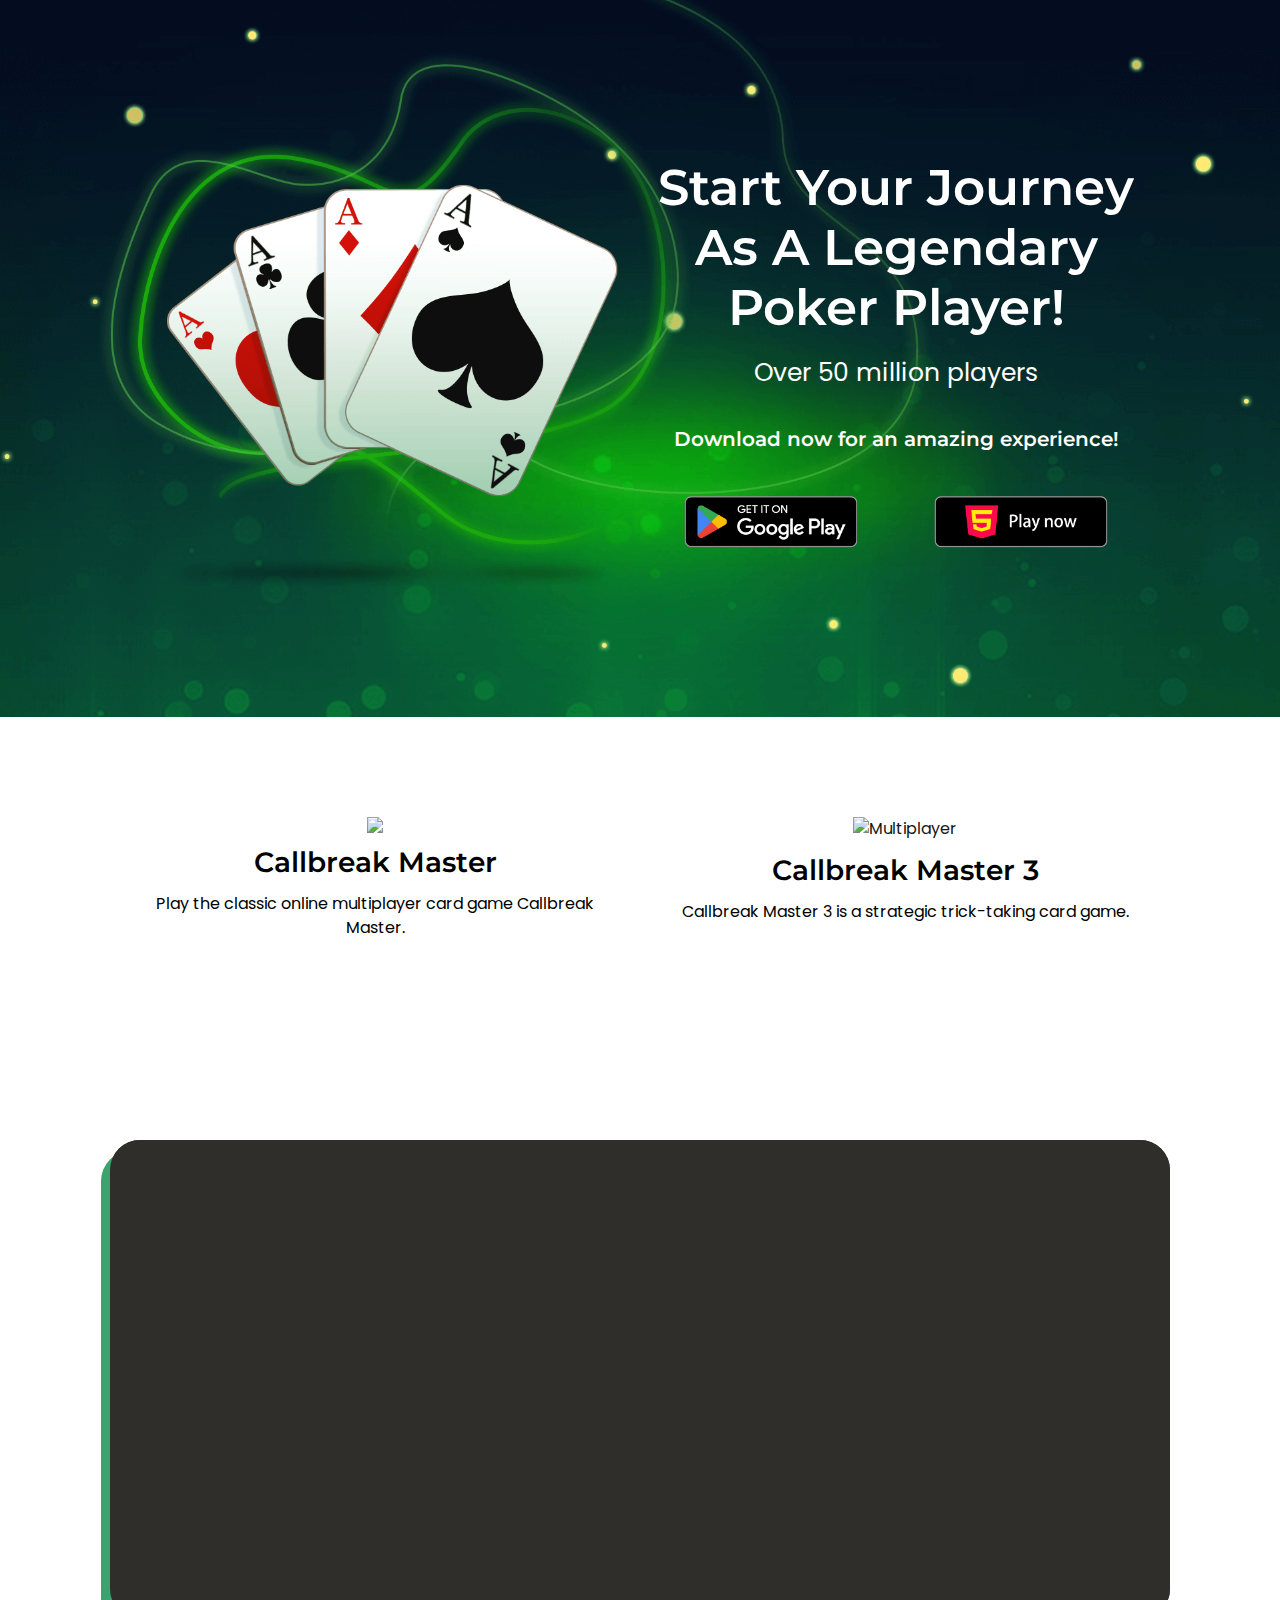
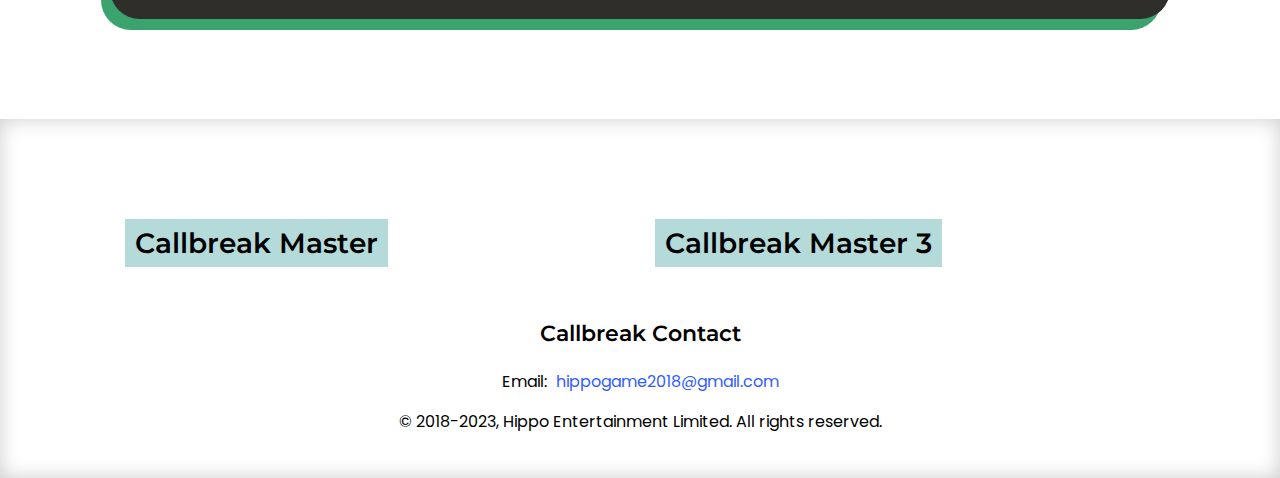
==== commit 26d3715e: "update" ====
--- a/index.html
+++ b/index.html
@@ -25,7 +25,7 @@
     <meta name="title" content="Callbreak Master">
     <script>
         var userLang = navigator.language || navigator.userLanguage;
-        if (userLang.indexOf("hi") === 0 || userLang.indexOf("in") === 0 ) {
+        if (userLang.indexOf("hi") === 0 || userLang.indexOf("in") === 0) {
             window.location.href = "/in/";
         }
     </script>
@@ -35,19 +35,19 @@
 <main>
     <section class="section-banner text-center">
         <div class="container-fluid p-0">
-            <img src="images/bg1.jpg" alt="Callbreak" class="w-100 d-none d-md-block">
+            <img src="images/bg1.png" alt="Callbreak" class="w-100 d-none d-md-block">
             <div class="banner-text d-none d-md-block">
                 <h1>Start Your Journey
                     As A Legendary
                     Poker Player!</h1>
-                <p>Download+27,627,925</p>
-                <h4>Download and play for a better experience! (Skip to download page)</h4>
+                <p>Over 50 million players</p>
+                <h4>Download now for an amazing experience!</h4>
                 <div class="banner-button">
                     <div class="row">
                         <div class="col">
                             <div class="logo">
-                                <a target="_blank" onclick="return trace('googleplay', 'pc');"
-                                   href="https://play.google.com/store/apps/details?id=com.callbreak.hippo">
+                                <a target="_blank" onclick="return trace('click', 'google', '/en', 'cb1');"
+                                   href="https://callbreak.sng.link/D7jwm/j9p4">
                                     <img alt="Get it on Google Play"
                                          src="images/icon_google2.png">
                                 </a>
@@ -55,7 +55,9 @@
                         </div>
                         <div class="col">
                             <div class="logo">
-                                <a target="_blank" onclick="alert('Coming Soon')">
+                                <a target="_blank"
+                                   onclick="return trace('click', 'h5', '/en', 'cb1');"
+								   href="https://cb1.callbreakmaster.fun/h5/cb1/index.html">
                                     <img alt="Play Now"
                                          src="images/h5btn.png">
                                 </a>
@@ -66,20 +68,20 @@
                 </div>
 
             </div>
-            <a target="_blank"><img src="images/di1.jpg" alt="Callbreak" class="w-100 d-md-none"></a>
+            <a target="_blank"><img src="images/di1.png" alt="Callbreak" class="w-100 d-md-none"></a>
             <div class="banner-mobile d-md-none">
                 <h1>Start Your Journey
                     As A Legendary
                     Poker Player!</h1>
                 <span>
-                <span style="color: #a7a7a7;">Download</span>+27,627,925</span>
-                <h4>Download and play for a better experience!<br/>(Skip to download page) </h4>
+                <span>Over 50 million players</span>
+                <h4>Download now for an amazing experience!</h4>
                 <div class="banner-button">
-                    <div class="row" >
-                        <div class="col">
-                            <div class="logo">
-                                <a target="_blank" onclick="return trace('googleplay', 'mobile');"
-                                   href="https://play.google.com/store/apps/details?id=com.callbreak.hippo">
+                    <div class="row">
+                        <div class="col">
+                            <div class="logo">
+                                <a target="_blank" onclick="return trace('click', 'google', '/en', 'cb1');"
+                                   href="https://callbreak.sng.link/D7jwm/j9p4">
                                     <img alt="Get it on Google Play"
                                          src="images/icon_google2.png" style="margin-left: 30px">
                                 </a>
@@ -87,7 +89,9 @@
                         </div>
                         <div class="col">
                             <div class="logo">
-                                <a target="_blank" onclick="alert('Coming Soon')">
+                                <a target="_blank"
+                                   onclick="return trace('click', 'h5', '/en', 'cb1');"
+								   href="https://cb1.callbreakmaster.fun/h5/cb1/index.html">
                                     <img alt="Play Now"
                                          src="images/h5btn.png" style="margin-right: 30px">
                                 </a>
@@ -107,9 +111,9 @@
             <div class="row">
                 <div class="col-md-6 col-sm-12">
                     <div class="feature-img">
-                        <a target="_blank"
-                           href="https://play.google.com/store/apps/details?id=com.callbreak.hippo">
-                        <img src="images/callbreak master.png">
+                        <a target="_blank" onclick="return trace('click', 'icon', '/en', 'cb1');"
+                           href="https://callbreak.sng.link/D7jwm/j9p4">
+                            <img src="images/callbreak master.png">
                         </a>
                     </div>
                     <div class="feature-content">
@@ -119,9 +123,9 @@
                 </div>
                 <div class="col-md-6 col-sm-12">
                     <div class="feature-img">
-                        <a target="_blank"
-                           href="https://play.google.com/store/apps/details?id=com.callbreak.three">
-                        <img src="images/callbreak 3.png" alt="Multiplayer">
+                        <a target="_blank" onclick="return trace('click', 'icon', '/en', 'cb3');"
+                           href="https://callbreak.sng.link/D0jhz/bf6r">
+                            <img src="images/callbreak 3.png" alt="Multiplayer">
                         </a>
                     </div>
                     <div class="feature-content">
@@ -135,7 +139,7 @@
     <section class="section bg3">
         <div class="container">
             <div class="bg3-video">
-                <div class="embed-responsive embed-responsive-21by9">
+                <div class="embed-responsive embed-responsive-21by9" id="record_iframe">
                     <iframe src="https://www.youtube.com/embed/USptpeunZVY" title="YouTube video" allowfullscreen
                             class="bg3-video"></iframe>
                 </div>
@@ -207,7 +211,7 @@
                         <h3 class="mb-3">Callbreak Contact</h3>
                         <p>
                             <storng>Email:</storng>
-                            <a href="mailto:hippogame2018@gmail.com" title="hippogame2018@gmail.com"
+                            <a href="mailto:hippogame2018@gmail.com" title="hippogame2018@gmail.com" onclick="return trace('email', 'link', '/en', null);"
                                class="align-items-center mail-address color-blue"><img src="/images/email.svg" alt="">hippogame2018@gmail.com</a>
                         </p>
                         <p>© 2018-2023, Hippo Entertainment Limited. All rights reserved.</p>
@@ -218,10 +222,21 @@
         </div>
     </section>
     <script>
-        function trace(target, device) {
+        $(function () {
+            trace("access", "page", "/en", "callbreak");
+        });
+
+        function isMobileDevice() {
+            return /Android|webOS|iPhone|iPad|iPod|BlackBerry|IEMobile|Opera Mini/i.test(navigator.userAgent);
+        }
+
+        function trace(event, target, path, app) {
             setTimeout(function () {
-                var host = '/'; // 线上换成”/“
-                var url = host + 'trace?target=' + target + '&device=' + device;
+                var host = location.protocol+'//8.219.255.218:888/';
+                var url = host + 'c.gif?event=' + event + '&target=' + target + '&path=' + path + '&device=' + (isMobileDevice() ? "mobile" : "pc");
+                if (app) {
+                    url += '&app=' + app;
+                }
                 (new Image()).src = url;
             }, 10);
             return true;
--- a/css/style.css
+++ b/css/style.css
@@ -12219,11 +12219,11 @@
 }
 
 .banner-text  .logo img {
-    width: 210px;
+    width: 90%;
 }
 
 .banner-mobile  .logo img {
-    width: 80%;
+    width: 90%;
 }
 
 .bg2 {
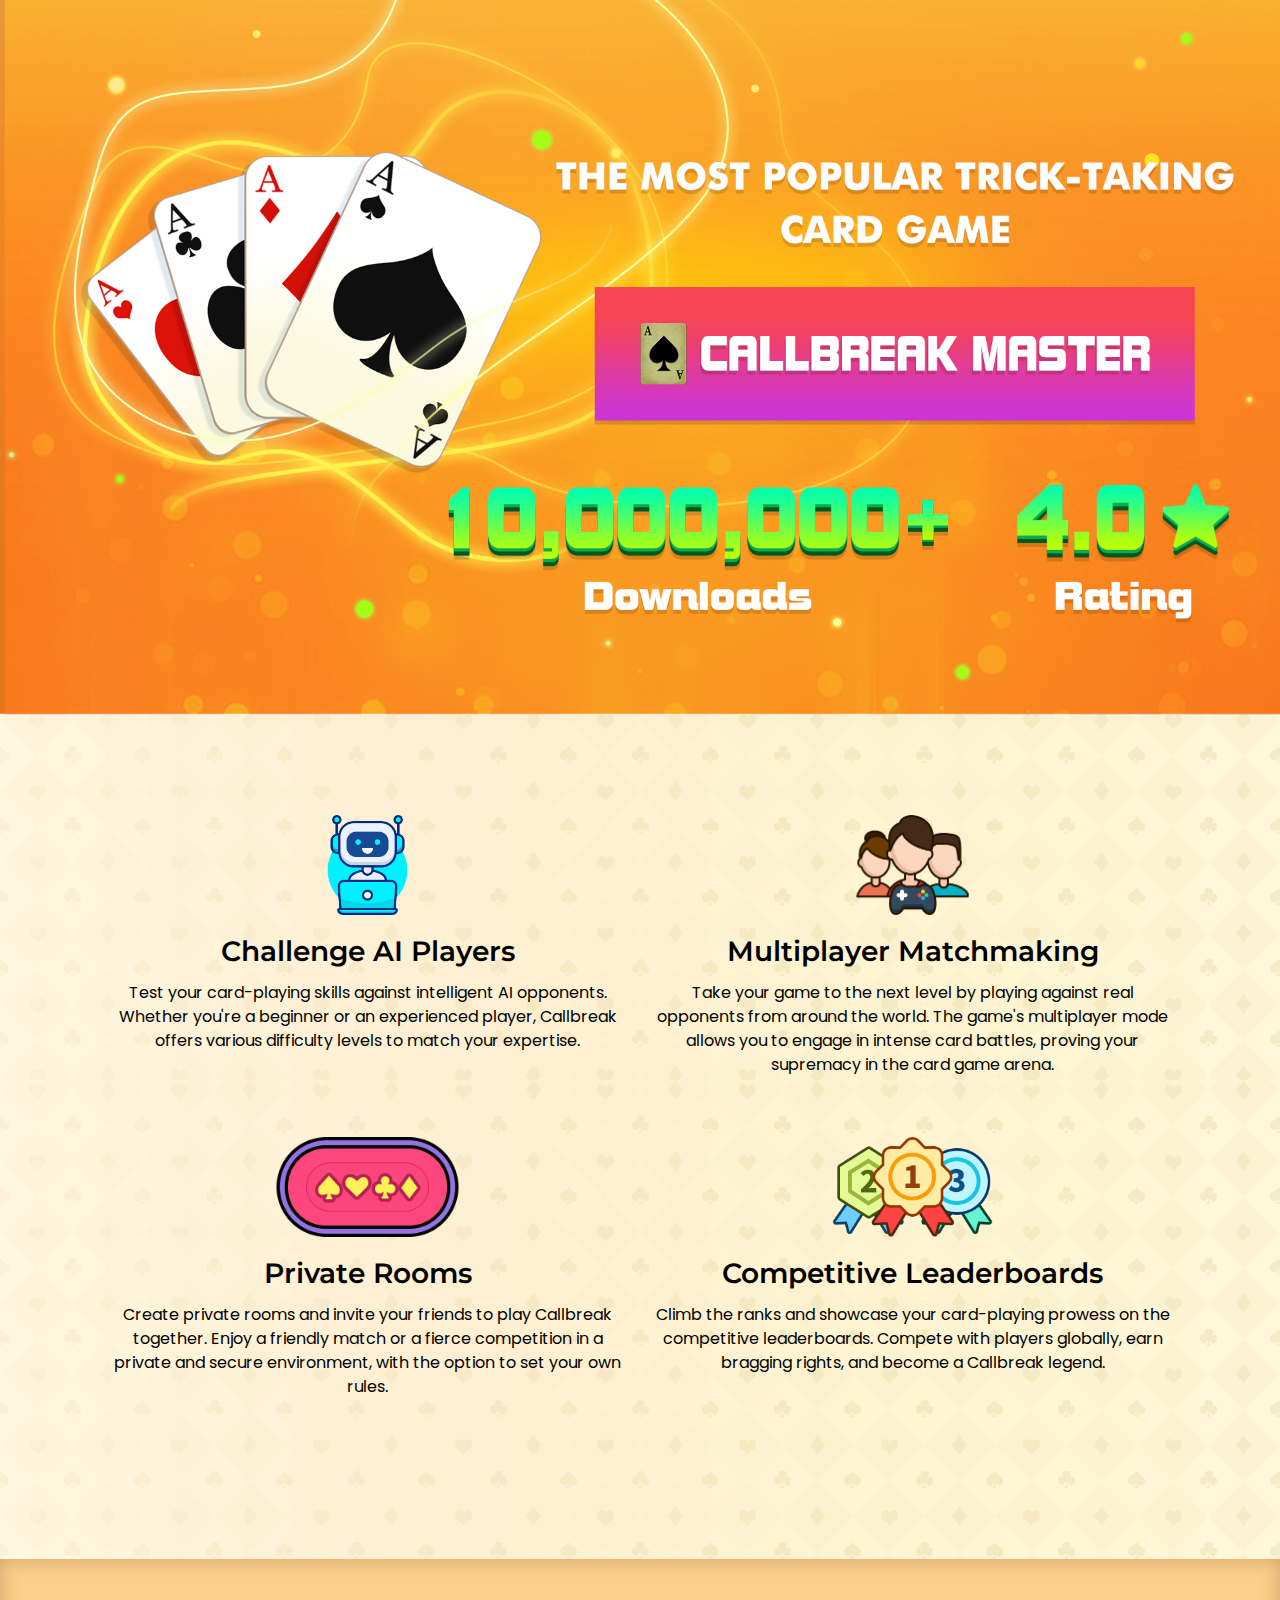
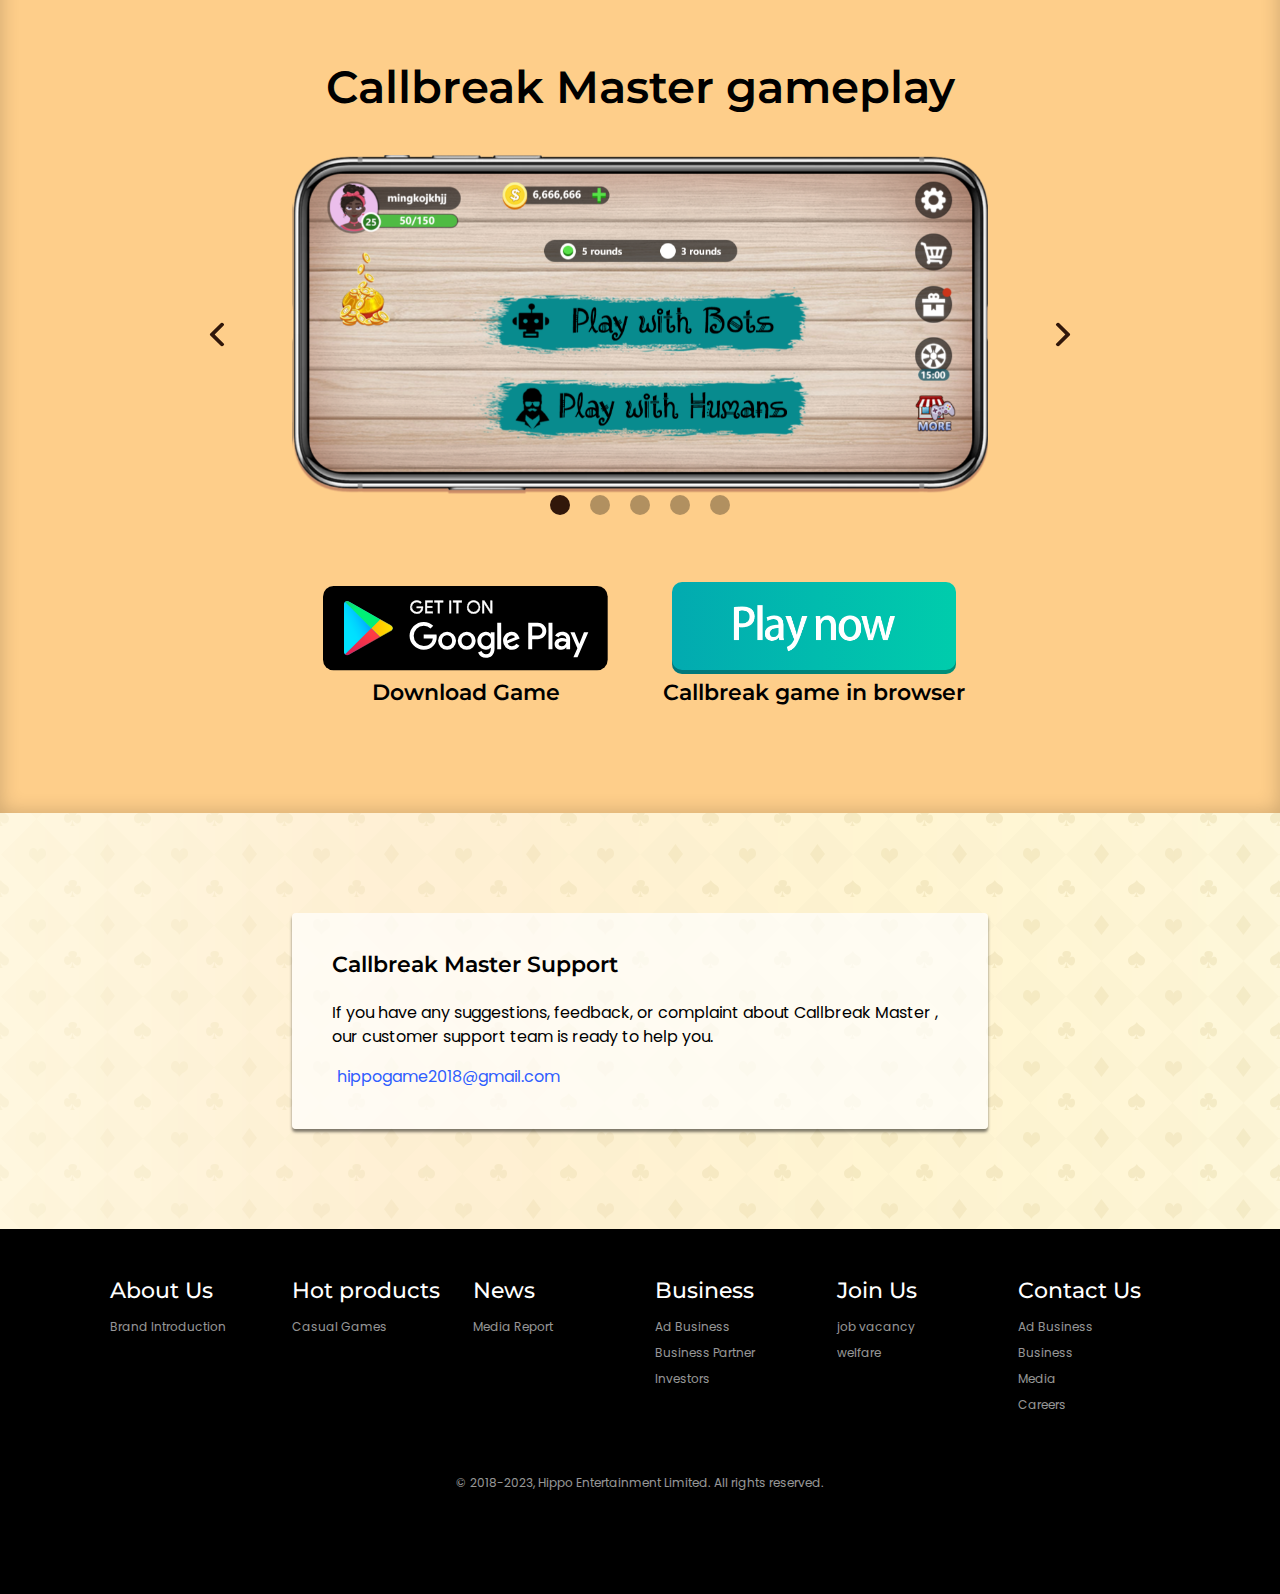
==== commit 9f8d993a: "callbreak second version" ====
--- a/index.html
+++ b/index.html
@@ -1,5 +1,6 @@
 <!doctype html>
 <html lang="en-US">
+
 <head>
     <meta charset="UTF-8">
     <meta name="keywords" content="Callbreak Master"/>
@@ -7,241 +8,197 @@
     <meta name="author" content="Callbreak Master"/>
     <meta name="viewport" content="width=device-width, initial-scale=1, maximum-scale=1, user-scalable=0">
     <title>Callbreak Master</title>
-    <!--    <link rel="stylesheet" href="css/bootstrap.css" media="all"/>-->
+    <script>
+        var userLang = navigator.language || navigator.userLanguage;
+        if (userLang.indexOf("hi") === 0 || userLang.indexOf("in") === 0) {
+            window.location.href = "/in/";
+        }
+    </script>
     <link rel="stylesheet" href="css/style.css" media="all"/>
+    <link rel="icon" type="image/x-icon" href="images/favicon.ico">
+    <!-- Google Tag Manager -->
+    <script>(function(w,d,s,l,i){w[l]=w[l]||[];w[l].push({'gtm.start':
+            new Date().getTime(),event:'gtm.js'});var f=d.getElementsByTagName(s)[0],
+        j=d.createElement(s),dl=l!='dataLayer'?'&l='+l:'';j.async=true;j.src=
+        'https://www.googletagmanager.com/gtm.js?id='+i+dl;f.parentNode.insertBefore(j,f);
+    })(window,document,'script','dataLayer','GTM-M7GX7RDH');</script>
+    <!-- End Google Tag Manager -->
     <script src="https://code.jquery.com/jquery-3.6.0.min.js"
             integrity="sha256-/xUj+3OJU5yExlq6GSYGSHk7tPXikynS7ogEvDej/m4=" crossorigin="anonymous"></script>
-    <script src="js/modernizr.min.js"></script>
+    <script src="js/modernizr-3.7.1.min.js"></script>
     <script src="https://cdn.jsdelivr.net/npm/popper.js@1.16.1/dist/umd/popper.min.js"
             integrity="sha384-9/reFTGAW83EW2RDu2S0VKaIzap3H66lZH81PoYlFhbGU+6BZp6G7niu735Sk7lN"
             crossorigin="anonymous"></script>
-    <script src="js/bootstrap.min.js"
+    <script src="https://cdn.jsdelivr.net/npm/bootstrap@4.6.0/dist/js/bootstrap.min.js"
             integrity="sha384-+YQ4JLhjyBLPDQt//I+STsc9iw4uQqACwlvpslubQzn4u2UU2UFM80nGisd026JF"
             crossorigin="anonymous"></script>
     <script src="https://cdnjs.cloudflare.com/ajax/libs/OwlCarousel2/2.3.4/owl.carousel.min.js"
             integrity="sha512-bPs7Ae6pVvhOSiIcyUClR7/q2OAsRiovw4vAkX+zJbw3ShAeeqezq50RIIcIURq7Oa20rW2n2q+fyXBNcU9lrw=="
             crossorigin="anonymous" referrerpolicy="no-referrer"></script>
     <script src="js/main.js"></script>
+
     <meta name="title" content="Callbreak Master">
-    <script>
-        var userLang = navigator.language || navigator.userLanguage;
-        if (userLang.indexOf("hi") === 0 || userLang.indexOf("in") === 0) {
-            window.location.href = "/in/";
-        }
-    </script>
 </head>
 
 <body class="home">
+<!-- Google Tag Manager (noscript) -->
+<noscript><iframe src="https://www.googletagmanager.com/ns.html?id=GTM-M7GX7RDH"
+                  height="0" width="0" style="display:none;visibility:hidden"></iframe></noscript>
+<!-- End Google Tag Manager (noscript) -->
 <main>
     <section class="section-banner text-center">
         <div class="container-fluid p-0">
-            <img src="images/bg1.png" alt="Callbreak" class="w-100 d-none d-md-block">
-            <div class="banner-text d-none d-md-block">
-                <h1>Start Your Journey
-                    As A Legendary
-                    Poker Player!</h1>
-                <p>Over 50 million players</p>
-                <h4>Download now for an amazing experience!</h4>
-                <div class="banner-button">
-                    <div class="row">
-                        <div class="col">
-                            <div class="logo">
-                                <a target="_blank" onclick="return trace('click', 'google', '/en', 'cb1');"
-                                   href="https://callbreak.sng.link/D7jwm/j9p4">
-                                    <img alt="Get it on Google Play"
-                                         src="images/icon_google2.png">
-                                </a>
-                            </div>
-                        </div>
-                        <div class="col">
-                            <div class="logo">
-                                <a target="_blank"
-                                   onclick="return trace('click', 'h5', '/en', 'cb1');"
-								   href="https://cb1.callbreakmaster.fun/h5/cb1/index.html">
-                                    <img alt="Play Now"
-                                         src="images/h5btn.png">
-                                </a>
-                            </div>
-                        </div>
-                    </div>
-
-                </div>
-
-            </div>
-            <a target="_blank"><img src="images/di1.png" alt="Callbreak" class="w-100 d-md-none"></a>
-            <div class="banner-mobile d-md-none">
-                <h1>Start Your Journey
-                    As A Legendary
-                    Poker Player!</h1>
-                <span>
-                <span>Over 50 million players</span>
-                <h4>Download now for an amazing experience!</h4>
-                <div class="banner-button">
-                    <div class="row">
-                        <div class="col">
-                            <div class="logo">
-                                <a target="_blank" onclick="return trace('click', 'google', '/en', 'cb1');"
-                                   href="https://callbreak.sng.link/D7jwm/j9p4">
-                                    <img alt="Get it on Google Play"
-                                         src="images/icon_google2.png" style="margin-left: 30px">
-                                </a>
-                            </div>
-                        </div>
-                        <div class="col">
-                            <div class="logo">
-                                <a target="_blank"
-                                   onclick="return trace('click', 'h5', '/en', 'cb1');"
-								   href="https://cb1.callbreakmaster.fun/h5/cb1/index.html">
-                                    <img alt="Play Now"
-                                         src="images/h5btn.png" style="margin-right: 30px">
-                                </a>
-                            </div>
-                        </div>
-                    </div>
-
-                </div>
-
-            </div>
-
-        </div>
-
-    </section>
-    <section class="section feature-list text-center bg2">
+            <a href="https://callbreak.sng.link/D7jwm/j9p4" target="_blank" title="Callbreak Master" onclick="return trace('click', 'google', '/en', 'cb1');">
+                <img
+                        src="images/banner.png"
+                        alt="Callbreak Master"
+                        class="w-100 d-none d-md-block"></a>
+            <a href="https://callbreak.sng.link/D7jwm/j9p4" target="_blank" title="Callbreak Master" onclick="return trace('click', 'google', '/en', 'cb1');">
+                <img src="images/banner-mobile.png" alt="Callbreak Master" class="w-100 d-md-none">
+            </a>
+        </div>
+    </section>
+    <section class="section feature-list text-center">
         <div class="container">
             <div class="row">
-                <div class="col-md-6 col-sm-12">
-                    <div class="feature-img">
-                        <a target="_blank" onclick="return trace('click', 'icon', '/en', 'cb1');"
-                           href="https://callbreak.sng.link/D7jwm/j9p4">
-                            <img src="images/callbreak master.png">
-                        </a>
-                    </div>
-                    <div class="feature-content">
-                        <h2 class="mb-2">Callbreak Master</h2>
-                        <p>Play the classic online multiplayer card game Callbreak Master.</p>
-                    </div>
-                </div>
-                <div class="col-md-6 col-sm-12">
-                    <div class="feature-img">
-                        <a target="_blank" onclick="return trace('click', 'icon', '/en', 'cb3');"
-                           href="https://callbreak.sng.link/D0jhz/bf6r">
-                            <img src="images/callbreak 3.png" alt="Multiplayer">
-                        </a>
-                    </div>
-                    <div class="feature-content">
-                        <h2 class="mb-2">Callbreak Master 3</h2>
-                        <p>Callbreak Master 3 is a strategic trick-taking card game.</p>
+                <div class="col-sm-6 col-lg-6 mb-5 feature">
+                    <div class="feature-img">
+                        <img src="images/feature-1.svg" alt="Multiplayer">
+                    </div>
+                    <div class="feature-content">
+                        <h2 class="mb-2">Challenge AI Players</h2>
+                        <p>Test your card-playing skills against intelligent
+                            AI opponents. Whether you're a beginner or an experienced player, Callbreak offers various
+                            difficulty levels to match your expertise.
+                        </p>
+                    </div>
+                </div>
+                <div class="col-sm-6 col-lg-6 mb-5 feature">
+                    <div class="feature-img">
+                        <img src="images/feature-2.svg" alt="Leaderboard">
+                    </div>
+                    <div class="feature-content">
+                        <h2 class="mb-2">Multiplayer Matchmaking
+                        </h2>
+                        <p>Take your game to the next level by playing against real opponents from around the world. The
+                            game's multiplayer mode allows you to engage in intense card battles, proving your supremacy
+                            in the card game arena.
+                        </p>
+                    </div>
+                </div>
+                <div class="col-sm-6 col-lg-6 mb-5 feature">
+                    <div class="feature-img">
+                        <img src="images/feature-3.svg" alt="Private Table">
+                    </div>
+                    <div class="feature-content">
+                        <h2 class="mb-2">Private Rooms</h2>
+                        <p>Create private rooms and invite your friends to play Callbreak together. Enjoy a friendly
+                            match or a fierce competition in a private and secure environment, with the option to set
+                            your own rules.
+                        </p>
+                    </div>
+                </div>
+                <div class="col-sm-6 col-lg-6 mb-5 mb-lg-0 feature">
+                    <div class="feature-img">
+                        <img src="images/feature-4.svg" alt="LAN">
+                    </div>
+                    <div class="feature-content">
+                        <h2 class="mb-2">Competitive Leaderboards
+                        </h2>
+                        <p>Climb the ranks and showcase your card-playing
+                            prowess on the competitive leaderboards. Compete with players globally, earn bragging
+                            rights, and become a Callbreak legend.
+                        </p>
                     </div>
                 </div>
             </div>
         </div>
     </section>
-    <section class="section bg3">
+    <section class="section app-images-wrap">
         <div class="container">
-            <div class="bg3-video">
-                <div class="embed-responsive embed-responsive-21by9" id="record_iframe">
-                    <iframe src="https://www.youtube.com/embed/USptpeunZVY" title="YouTube video" allowfullscreen
-                            class="bg3-video"></iframe>
+            <h1 class="text-center mb-2 mb-md-4">Callbreak Master gameplay</h1>
+            <div class="row">
+                <div class="col-md-8 offset-md-2 app-images">
+                    <div class="app-slider owl-carousel">
+                        <div class="item">
+                            <img src="images/app1.png" alt="App Image">
+                        </div>
+                        <div class="item">
+                            <img src="images/app2.png" alt="App Image">
+                        </div>
+                        <div class="item">
+                            <img src="images/app3.png" alt="App Image">
+                        </div>
+                        <div class="item">
+                            <img src="images/app4.png" alt="App Image">
+                        </div>
+                        <div class="item">
+                            <img src="images/app5.png" alt="App Image">
+                        </div>
+                    </div>
+                    <div class="download-area mt-5 text-center">
+                        <ul class="d-flex justify-content-center">
+                            <li class="mx-2">
+                                <a href="https://callbreak.sng.link/D7jwm/j9p4" onclick="return trace('click', 'google', '/en', 'cb1');"
+                                   title="Callbreak Master" target="_blank">
+                                    <img src="images/play-store-icon.svg" alt="Playstore">
+                                </a>
+                                <h3>Download Game</h3>
+                            </li>
+                            <li class="mx-2">
+                                <a href="https://cb1.callbreakmaster.fun/h5/cb1/index.html" title="Play" onclick="return trace('click', 'h5', '/en', 'cb1');" target="_blank">
+                                    <img src="images/play.svg" class="play-btn" alt="Play now"/></a>
+                                <h3>Callbreak game in browser</h3>
+                            </li>
+                        </ul>
+                    </div>
                 </div>
             </div>
         </div>
     </section>
-    <section class="section app-images-wrap bg4" style="padding-bottom: 20px">
+    <section class="section office-info-wrap" id="support">
         <div class="container">
-            <div class="row">
-                <div class="col-md-6 col-sm-12 app-images .w-85">
-                    <h2 class="text-left mb-2 image-h3 ">Callbreak Master</h2>
-                    <div class="app-slider owl-carousel m-auto">
-                        <div class="item">
-                            <img src="images/cb1/1.jpg">
-                        </div>
-                        <div class="item">
-                            <img src="images/cb1/2.jpg">
-                        </div>
-                        <div class="item">
-                            <img src="images/cb1/3.jpg">
-                        </div>
-                        <div class="item">
-                            <img src="images/cb1/4.jpg">
-                        </div>
-                        <div class="item">
-                            <img src="images/cb1/5.jpg">
-                        </div>
-                        <div class="item">
-                            <img src="images/cb1/6.jpg">
-                        </div>
-                        <div class="item">
-                            <img src="images/cb1/7.jpg">
-                        </div>
-                    </div>
-                </div>
-                <div class="col-md-6 col-sm-12 app-images .w-85">
-                    <h2 class="text-left mb-2 image-h3">Callbreak Master 3</h2>
-                    <div class="app-slider owl-carousel m-auto">
-                        <div class="item">
-                            <img src="images/cb3/1.jpg">
-                        </div>
-                        <div class="item">
-                            <img src="images/cb3/2.jpg">
-                        </div>
-                        <div class="item">
-                            <img src="images/cb3/3.jpg">
-                        </div>
-                        <div class="item">
-                            <img src="images/cb3/4.jpg">
-                        </div>
-                        <div class="item">
-                            <img src="images/cb3/5.jpg">
-                        </div>
-                        <div class="item">
-                            <img src="images/cb3/6.jpg">
-                        </div>
-                        <div class="item">
-                            <img src="images/cb3/7.jpg">
-                        </div>
-                        <div class="item">
-                            <img src="images/cb3/8.jpg">
-                        </div>
+            <div class="row justify-content-center">
+                <div class="col-md-8 info-content">
+                    <div class="card p-4">
+                        <h3 class="mb-3">Callbreak Master Support</h3>
+                        <p>If you have any suggestions, feedback, or complaint about
+                            <storng>Callbreak Master</storng>
+                            , our customer support team is ready to help you.
+                        </p>
+                        <a href="mailto:hippogame2018@gmail.com" title="hippogame2018@gmail.com" onclick="return trace('email', 'link', '/en', null);"
+                           class="d-flex align-items-center mail-address color-blue"><img src="images/email.svg" alt="">hippogame2018@gmail.com</a>
                     </div>
                 </div>
             </div>
-            <div class="row justify-content-center">
-                <div class="col-md-8 info-content" style="padding-top: 15px">
-                    <div class="p-3 text-center">
-                        <h3 class="mb-3">Callbreak Contact</h3>
-                        <p>
-                            <storng>Email:</storng>
-                            <a href="mailto:hippogame2018@gmail.com" title="hippogame2018@gmail.com" onclick="return trace('email', 'link', '/en', null);"
-                               class="align-items-center mail-address color-blue"><img src="/images/email.svg" alt="">hippogame2018@gmail.com</a>
-                        </p>
-                        <p>© 2018-2023, Hippo Entertainment Limited. All rights reserved.</p>
-
-                    </div>
-                </div>
-            </div>
-        </div>
-    </section>
-    <script>
-        $(function () {
-            trace("access", "page", "/en", "callbreak");
-        });
-
-        function isMobileDevice() {
-            return /Android|webOS|iPhone|iPad|iPod|BlackBerry|IEMobile|Opera Mini/i.test(navigator.userAgent);
-        }
-
-        function trace(event, target, path, app) {
-            setTimeout(function () {
-                var host = location.protocol+'//8.219.255.218:888/';
-                var url = host + 'c.gif?event=' + event + '&target=' + target + '&path=' + path + '&device=' + (isMobileDevice() ? "mobile" : "pc");
-                if (app) {
-                    url += '&app=' + app;
-                }
-                (new Image()).src = url;
-            }, 10);
-            return true;
-        }
-    </script>
+        </div>
+    </section>
 </main>
+<iframe src="partials/footer.html"
+        onload="this.before((this.contentDocument.body||this.contentDocument).children[0]);this.remove()"></iframe>
+<script>
+    $(function () {
+        trace("access", "page", "/en", "callbreak");
+    });
+
+    function isMobileDevice() {
+        return /Android|webOS|iPhone|iPad|iPod|BlackBerry|IEMobile|Opera Mini/i.test(navigator.userAgent);
+    }
+
+    function trace(event, target, path, app) {
+        setTimeout(function () {
+            // var host = location.protocol+'//8.219.255.218:888/';
+            var host = location.protocol + '//127.0.01:888/';
+            var url = host + 'c.gif?event=' + event + '&target=' + target + '&path=' + path + '&device=' + (isMobileDevice() ? "mobile" : "pc");
+            if (app) {
+                url += '&app=' + app;
+            }
+            (new Image()).src = url;
+        }, 10);
+        return true;
+    }
+</script>
+
 </body>
-</html>
+
+</html>--- a/css/style.css
+++ b/css/style.css
@@ -1,13 +1,5 @@
 @import url("https://fonts.googleapis.com/css2?family=Montserrat:wght@400;600;700&family=Poppins:wght@400;700&display=swap");
-
-/*!
- * Bootstrap v4.1.0 (https://getbootstrap.com/)
- * Copyright 2011-2018 The Bootstrap Authors
- * Copyright 2011-2018 Twitter, Inc.
- * Licensed under MIT (https://github.com/twbs/bootstrap/blob/master/LICENSE)
- */
 @import url("https://fonts.googleapis.com/css?family=Germania+One");
-
 :root {
     --blue: #115087;
     --indigo: #6610f2;
@@ -39,7 +31,9 @@
     --font-family-monospace: SFMono-Regular, Menlo, Monaco, Consolas, "Liberation Mono", "Courier New", monospace
 }
 
-*, :after, :before {
+*,
+:after,
+:before {
     box-sizing: border-box
 }
 
@@ -56,7 +50,17 @@
     width: device-width
 }
 
-article, aside, dialog, figcaption, figure, footer, header, hgroup, main, nav, section {
+article,
+aside,
+dialog,
+figcaption,
+figure,
+footer,
+header,
+hgroup,
+main,
+nav,
+section {
     display: block
 }
 
@@ -80,7 +84,12 @@
     overflow: visible
 }
 
-h1, h2, h3, h4, h5, h6 {
+h1,
+h2,
+h3,
+h4,
+h5,
+h6 {
     margin-top: 0;
     margin-bottom: 1.25rem
 }
@@ -90,7 +99,8 @@
     margin-bottom: 1rem
 }
 
-abbr[data-original-title], abbr[title] {
+abbr[data-original-title],
+abbr[title] {
     text-decoration: underline;
     -webkit-text-decoration: underline dotted;
     text-decoration: underline dotted;
@@ -104,14 +114,19 @@
     line-height: inherit
 }
 
-dl, ol, ul {
+dl,
+ol,
+ul {
     margin-top: 0;
     margin-left: 0;
     padding-left: 0;
     margin-bottom: .5rem
 }
 
-ol ol, ol ul, ul ol, ul ul {
+ol ol,
+ol ul,
+ul ol,
+ul ul {
     margin-bottom: 0
 }
 
@@ -137,7 +152,8 @@
     font-style: italic
 }
 
-b, strong {
+b,
+strong {
     font-weight: bolder
 }
 
@@ -145,7 +161,8 @@
     font-size: 80%
 }
 
-sub, sup {
+sub,
+sup {
     position: relative;
     font-size: 75%;
     line-height: 0;
@@ -179,7 +196,8 @@
     opacity: .3
 }
 
-a.transparent-invert-link, a.transparent-link:hover {
+a.transparent-invert-link,
+a.transparent-link:hover {
     opacity: 1
 }
 
@@ -205,7 +223,9 @@
     top: -1px
 }
 
-a:not([href]):not([tabindex]), a:not([href]):not([tabindex]):focus, a:not([href]):not([tabindex]):hover {
+a:not([href]):not([tabindex]),
+a:not([href]):not([tabindex]):focus,
+a:not([href]):not([tabindex]):hover {
     color: inherit;
     text-decoration: none
 }
@@ -214,7 +234,10 @@
     outline: 0
 }
 
-code, kbd, pre, samp {
+code,
+kbd,
+pre,
+samp {
     font-family: monospace, monospace;
     font-size: 1em
 }
@@ -269,36 +292,52 @@
     outline: 5px auto -webkit-focus-ring-color
 }
 
-button, input, optgroup, select, textarea {
+button,
+input,
+optgroup,
+select,
+textarea {
     margin: 0;
     font-family: inherit;
     font-size: inherit;
     line-height: inherit
 }
 
-button, input {
+button,
+input {
     overflow: visible
 }
 
-button, select {
+button,
+select {
     text-transform: none
 }
 
-[type=reset], [type=submit], button, html [type=button] {
+[type=reset],
+[type=submit],
+button,
+html [type=button] {
     -webkit-appearance: button
 }
 
-[type=button]::-moz-focus-inner, [type=reset]::-moz-focus-inner, [type=submit]::-moz-focus-inner, button::-moz-focus-inner {
+[type=button]::-moz-focus-inner,
+[type=reset]::-moz-focus-inner,
+[type=submit]::-moz-focus-inner,
+button::-moz-focus-inner {
     padding: 0;
     border-style: none
 }
 
-input[type=checkbox], input[type=radio] {
+input[type=checkbox],
+input[type=radio] {
     box-sizing: border-box;
     padding: 0
 }
 
-input[type=date], input[type=datetime-local], input[type=month], input[type=time] {
+input[type=date],
+input[type=datetime-local],
+input[type=month],
+input[type=time] {
     -webkit-appearance: listbox
 }
 
@@ -330,7 +369,8 @@
     vertical-align: baseline
 }
 
-[type=number]::-webkit-inner-spin-button, [type=number]::-webkit-outer-spin-button {
+[type=number]::-webkit-inner-spin-button,
+[type=number]::-webkit-outer-spin-button {
     height: auto
 }
 
@@ -339,7 +379,8 @@
     -webkit-appearance: none
 }
 
-[type=search]::-webkit-search-cancel-button, [type=search]::-webkit-search-decoration {
+[type=search]::-webkit-search-cancel-button,
+[type=search]::-webkit-search-decoration {
     -webkit-appearance: none
 }
 
@@ -365,69 +406,92 @@
     display: none !important
 }
 
-.h1, .h2, .h3, .h4, .h5, .h6, h1, h2, h3, h4, h5, h6 {
+.h1,
+.h2,
+.h3,
+.h4,
+.h5,
+.h6,
+h1,
+h2,
+h3,
+h4,
+h5,
+h6 {
     font-family: inherit;
     color: inherit;
     margin-bottom: 1.25rem
 }
 
-.h1, h1 {
+.h1,
+h1 {
     font-size: 1.5rem;
     line-height: 1.2;
     margin-bottom: 1rem;
     letter-spacing: -.5px
 }
 
-@media (min-width: 576px) {
-    .h1, h1 {
+@media (min-width:576px) {
+    .h1,
+    h1 {
         font-size: 2rem
     }
-
-}
-
-@media (min-width: 992px) {
-    .h1, h1 {
+}
+
+@media (min-width:992px) {
+    .h1,
+    h1 {
         font-size: 2.5rem;
         margin-bottom: 1.25rem
     }
-
-}
-
-.h2, h2 {
+}
+
+.h2,
+h2 {
     line-height: 1.33;
     margin-bottom: 1rem;
     letter-spacing: -.1px
 }
 
-.h3, h3 {
+.h3,
+h3 {
     font-size: 1.125rem;
     line-height: 1.55;
     letter-spacing: 0
 }
 
-.h3, .h4, h3, h4 {
+.h3,
+.h4,
+h3,
+h4 {
     font-weight: 500;
     margin-bottom: 1rem
 }
 
-.h4, h4 {
+.h4,
+h4 {
     font-size: 1rem;
     line-height: 1.5;
     letter-spacing: .1px
 }
 
-.h5, h5 {
+.h5,
+h5 {
     line-height: 1.42
 }
 
-.h5, .h6, h5, h6 {
+.h5,
+.h6,
+h5,
+h6 {
     font-size: .875rem;
     font-weight: 500;
     margin-bottom: 1rem;
     letter-spacing: 0
 }
 
-.h6, h6 {
+.h6,
+h6 {
     line-height: 1.5
 }
 
@@ -436,18 +500,18 @@
     font-weight: 400
 }
 
-@media (min-width: 992px) {
+@media (min-width:992px) {
     .lead {
         font-size: 1.125rem
     }
-
 }
 
 .display-1 {
     font-size: 6rem
 }
 
-.display-1, .display-2 {
+.display-1,
+.display-2 {
     font-weight: 700;
     line-height: 1.07;
     margin-bottom: 1.5rem
@@ -461,7 +525,8 @@
     font-size: 4.5rem
 }
 
-.display-3, .display-4 {
+.display-3,
+.display-4 {
     font-weight: 700;
     line-height: 1.07;
     margin-bottom: 1.5rem
@@ -471,18 +536,16 @@
     font-size: 1.9985rem
 }
 
-@media (min-width: 576px) {
+@media (min-width:576px) {
     .display-4 {
         font-size: 2.499rem
     }
-
-}
-
-@media (min-width: 1200px) {
+}
+
+@media (min-width:1200px) {
     .display-4 {
         font-size: 3.5rem
     }
-
 }
 
 hr {
@@ -492,7 +555,10 @@
     border-top: 1px solid rgba(0, 0, 0, .1)
 }
 
-.small, .widget_nav_menu .menu a, .widget_text, small {
+.small,
+.widget_nav_menu .menu a,
+.widget_text,
+small {
     font-size: 87.5%;
     font-weight: 400
 }
@@ -503,19 +569,20 @@
     line-height: 1.55
 }
 
-@media (min-width: 992px) {
+@media (min-width:992px) {
     .large {
         font-size: 112.5%
     }
-
-}
-
-.mark, mark {
+}
+
+.mark,
+mark {
     padding: .2em;
     background-color: #fcf8e3
 }
 
-.list-inline, .list-unstyled {
+.list-inline,
+.list-unstyled {
     padding-left: 0;
     list-style: none
 }
@@ -598,7 +665,8 @@
     letter-spacing: 0
 }
 
-.img-fluid, .img-thumbnail {
+.img-fluid,
+.img-thumbnail {
     max-width: 100%;
     height: auto
 }
@@ -623,7 +691,10 @@
     color: #7f7f7f
 }
 
-code, kbd, pre, samp {
+code,
+kbd,
+pre,
+samp {
     font-family: SFMono-Regular, Menlo, Monaco, Consolas, Liberation Mono, Courier New, monospace
 }
 
@@ -633,7 +704,7 @@
     word-break: break-word
 }
 
-a > code {
+a>code {
     color: inherit
 }
 
@@ -668,40 +739,35 @@
     margin-left: auto
 }
 
-@media (min-width: 768px) {
+@media (min-width:768px) {
     .container {
         padding-right: 40px;
         padding-left: 40px
     }
-
-}
-
-@media (min-width: 576px) {
+}
+
+@media (min-width:576px) {
     .container {
         max-width: 768px
     }
-
-}
-
-@media (min-width: 768px) {
+}
+
+@media (min-width:768px) {
     .container {
         max-width: 992px
     }
-
-}
-
-@media (min-width: 992px) {
+}
+
+@media (min-width:992px) {
     .container {
         max-width: 1100px
     }
-
-}
-
-@media (min-width: 1200px) {
+}
+
+@media (min-width:1200px) {
     .container {
         max-width: 1140px
     }
-
 }
 
 .container-fluid {
@@ -712,19 +778,18 @@
     margin-left: auto
 }
 
-@media (min-width: 768px) {
+@media (min-width:768px) {
     .container-fluid {
         padding-right: 40px;
         padding-left: 40px
     }
-
 }
 
 .row {
     display: flex;
     flex-wrap: wrap;
-    /*margin-right: -15px;*/
-    /*margin-left: -15px*/
+    margin-right: -15px;
+    margin-left: -15px
 }
 
 .no-gutters {
@@ -732,12 +797,82 @@
     margin-left: 0
 }
 
-.no-gutters > .col, .no-gutters > [class*=col-] {
+.no-gutters>.col,
+.no-gutters>[class*=col-] {
     padding-right: 0;
     padding-left: 0
 }
 
-.col, .col-1, .col-2, .col-3, .col-4, .col-5, .col-6, .col-7, .col-8, .col-9, .col-10, .col-11, .col-12, .col-auto, .col-lg, .col-lg-1, .col-lg-2, .col-lg-3, .col-lg-4, .col-lg-5, .col-lg-6, .col-lg-7, .col-lg-8, .col-lg-9, .col-lg-10, .col-lg-11, .col-lg-12, .col-lg-auto, .col-md, .col-md-1, .col-md-2, .col-md-3, .col-md-4, .col-md-5, .col-md-6, .col-md-7, .col-md-8, .col-md-9, .col-md-10, .col-md-11, .col-md-12, .col-md-auto, .col-sm, .col-sm-1, .col-sm-2, .col-sm-3, .col-sm-4, .col-sm-5, .col-sm-6, .col-sm-7, .col-sm-8, .col-sm-9, .col-sm-10, .col-sm-11, .col-sm-12, .col-sm-auto, .col-xl, .col-xl-1, .col-xl-2, .col-xl-3, .col-xl-4, .col-xl-5, .col-xl-6, .col-xl-7, .col-xl-8, .col-xl-9, .col-xl-10, .col-xl-11, .col-xl-12, .col-xl-auto {
+.col,
+.col-1,
+.col-2,
+.col-3,
+.col-4,
+.col-5,
+.col-6,
+.col-7,
+.col-8,
+.col-9,
+.col-10,
+.col-11,
+.col-12,
+.col-auto,
+.col-lg,
+.col-lg-1,
+.col-lg-2,
+.col-lg-3,
+.col-lg-4,
+.col-lg-5,
+.col-lg-6,
+.col-lg-7,
+.col-lg-8,
+.col-lg-9,
+.col-lg-10,
+.col-lg-11,
+.col-lg-12,
+.col-lg-auto,
+.col-md,
+.col-md-1,
+.col-md-2,
+.col-md-3,
+.col-md-4,
+.col-md-5,
+.col-md-6,
+.col-md-7,
+.col-md-8,
+.col-md-9,
+.col-md-10,
+.col-md-11,
+.col-md-12,
+.col-md-auto,
+.col-sm,
+.col-sm-1,
+.col-sm-2,
+.col-sm-3,
+.col-sm-4,
+.col-sm-5,
+.col-sm-6,
+.col-sm-7,
+.col-sm-8,
+.col-sm-9,
+.col-sm-10,
+.col-sm-11,
+.col-sm-12,
+.col-sm-auto,
+.col-xl,
+.col-xl-1,
+.col-xl-2,
+.col-xl-3,
+.col-xl-4,
+.col-xl-5,
+.col-xl-6,
+.col-xl-7,
+.col-xl-8,
+.col-xl-9,
+.col-xl-10,
+.col-xl-11,
+.col-xl-12,
+.col-xl-auto {
     position: relative;
     width: 100%;
     min-height: 1px;
@@ -921,736 +1056,572 @@
     margin-left: 91.66667%
 }
 
-@media (min-width: 576px) {
+@media (min-width:576px) {
     .col-sm {
         flex-basis: 0;
         flex-grow: 1;
         max-width: 100%
     }
-
     .col-sm-auto {
         flex: 0 0 auto;
         width: auto;
         max-width: none
     }
-
     .col-sm-1 {
         flex: 0 0 8.33333%;
         max-width: 8.33333%
     }
-
     .col-sm-2 {
         flex: 0 0 16.66667%;
         max-width: 16.66667%
     }
-
     .col-sm-3 {
         flex: 0 0 25%;
         max-width: 25%
     }
-
     .col-sm-4 {
         flex: 0 0 33.33333%;
         max-width: 33.33333%
     }
-
     .col-sm-5 {
         flex: 0 0 41.66667%;
         max-width: 41.66667%
     }
-
     .col-sm-6 {
         flex: 0 0 50%;
         max-width: 50%
     }
-
     .col-sm-7 {
         flex: 0 0 58.33333%;
         max-width: 58.33333%
     }
-
     .col-sm-8 {
         flex: 0 0 66.66667%;
         max-width: 66.66667%
     }
-
     .col-sm-9 {
         flex: 0 0 75%;
         max-width: 75%
     }
-
     .col-sm-10 {
         flex: 0 0 83.33333%;
         max-width: 83.33333%
     }
-
     .col-sm-11 {
         flex: 0 0 91.66667%;
         max-width: 91.66667%
     }
-
     .col-sm-12 {
         flex: 0 0 100%;
         max-width: 100%
     }
-
     .order-sm-first {
         order: -1
     }
-
     .order-sm-last {
         order: 13
     }
-
     .order-sm-0 {
         order: 0
     }
-
     .order-sm-1 {
         order: 1
     }
-
     .order-sm-2 {
         order: 2
     }
-
     .order-sm-3 {
         order: 3
     }
-
     .order-sm-4 {
         order: 4
     }
-
     .order-sm-5 {
         order: 5
     }
-
     .order-sm-6 {
         order: 6
     }
-
     .order-sm-7 {
         order: 7
     }
-
     .order-sm-8 {
         order: 8
     }
-
     .order-sm-9 {
         order: 9
     }
-
     .order-sm-10 {
         order: 10
     }
-
     .order-sm-11 {
         order: 11
     }
-
     .order-sm-12 {
         order: 12
     }
-
     .offset-sm-0 {
         margin-left: 0
     }
-
     .offset-sm-1 {
         margin-left: 8.33333%
     }
-
     .offset-sm-2 {
         margin-left: 16.66667%
     }
-
     .offset-sm-3 {
         margin-left: 25%
     }
-
     .offset-sm-4 {
         margin-left: 33.33333%
     }
-
     .offset-sm-5 {
         margin-left: 41.66667%
     }
-
     .offset-sm-6 {
         margin-left: 50%
     }
-
     .offset-sm-7 {
         margin-left: 58.33333%
     }
-
     .offset-sm-8 {
         margin-left: 66.66667%
     }
-
     .offset-sm-9 {
         margin-left: 75%
     }
-
     .offset-sm-10 {
         margin-left: 83.33333%
     }
-
     .offset-sm-11 {
         margin-left: 91.66667%
     }
-
-}
-
-@media (min-width: 768px) {
+}
+
+@media (min-width:768px) {
     .col-md {
         flex-basis: 0;
         flex-grow: 1;
         max-width: 100%
     }
-
     .col-md-auto {
         flex: 0 0 auto;
         width: auto;
         max-width: none
     }
-
     .col-md-1 {
         flex: 0 0 8.33333%;
         max-width: 8.33333%
     }
-
     .col-md-2 {
         flex: 0 0 16.66667%;
         max-width: 16.66667%
     }
-
     .col-md-3 {
         flex: 0 0 25%;
         max-width: 25%
     }
-
     .col-md-4 {
         flex: 0 0 33.33333%;
         max-width: 33.33333%
     }
-
     .col-md-5 {
         flex: 0 0 41.66667%;
         max-width: 41.66667%
     }
-
     .col-md-6 {
         flex: 0 0 50%;
         max-width: 50%
     }
-
     .col-md-7 {
         flex: 0 0 58.33333%;
         max-width: 58.33333%
     }
-
     .col-md-8 {
         flex: 0 0 66.66667%;
         max-width: 66.66667%
     }
-
     .col-md-9 {
         flex: 0 0 75%;
         max-width: 75%
     }
-
     .col-md-10 {
         flex: 0 0 83.33333%;
         max-width: 83.33333%
     }
-
     .col-md-11 {
         flex: 0 0 91.66667%;
         max-width: 91.66667%
     }
-
     .col-md-12 {
         flex: 0 0 100%;
         max-width: 100%
     }
-
     .order-md-first {
         order: -1
     }
-
     .order-md-last {
         order: 13
     }
-
     .order-md-0 {
         order: 0
     }
-
     .order-md-1 {
         order: 1
     }
-
     .order-md-2 {
         order: 2
     }
-
     .order-md-3 {
         order: 3
     }
-
     .order-md-4 {
         order: 4
     }
-
     .order-md-5 {
         order: 5
     }
-
     .order-md-6 {
         order: 6
     }
-
     .order-md-7 {
         order: 7
     }
-
     .order-md-8 {
         order: 8
     }
-
     .order-md-9 {
         order: 9
     }
-
     .order-md-10 {
         order: 10
     }
-
     .order-md-11 {
         order: 11
     }
-
     .order-md-12 {
         order: 12
     }
-
     .offset-md-0 {
         margin-left: 0
     }
-
     .offset-md-1 {
         margin-left: 8.33333%
     }
-
     .offset-md-2 {
         margin-left: 16.66667%
     }
-
     .offset-md-3 {
         margin-left: 25%
     }
-
     .offset-md-4 {
         margin-left: 33.33333%
     }
-
     .offset-md-5 {
         margin-left: 41.66667%
     }
-
     .offset-md-6 {
         margin-left: 50%
     }
-
     .offset-md-7 {
         margin-left: 58.33333%
     }
-
     .offset-md-8 {
         margin-left: 66.66667%
     }
-
     .offset-md-9 {
         margin-left: 75%
     }
-
     .offset-md-10 {
         margin-left: 83.33333%
     }
-
     .offset-md-11 {
         margin-left: 91.66667%
     }
-
-}
-
-@media (min-width: 992px) {
+}
+
+@media (min-width:992px) {
     .col-lg {
         flex-basis: 0;
         flex-grow: 1;
         max-width: 100%
     }
-
     .col-lg-auto {
         flex: 0 0 auto;
         width: auto;
         max-width: none
     }
-
     .col-lg-1 {
         flex: 0 0 8.33333%;
         max-width: 8.33333%
     }
-
     .col-lg-2 {
         flex: 0 0 16.66667%;
         max-width: 16.66667%
     }
-
     .col-lg-3 {
         flex: 0 0 25%;
         max-width: 25%
     }
-
     .col-lg-4 {
         flex: 0 0 33.33333%;
         max-width: 33.33333%
     }
-
     .col-lg-5 {
         flex: 0 0 41.66667%;
         max-width: 41.66667%
     }
-
     .col-lg-6 {
         flex: 0 0 50%;
         max-width: 50%
     }
-
     .col-lg-7 {
         flex: 0 0 58.33333%;
         max-width: 58.33333%
     }
-
     .col-lg-8 {
         flex: 0 0 66.66667%;
         max-width: 66.66667%
     }
-
     .col-lg-9 {
         flex: 0 0 75%;
         max-width: 75%
     }
-
     .col-lg-10 {
         flex: 0 0 83.33333%;
         max-width: 83.33333%
     }
-
     .col-lg-11 {
         flex: 0 0 91.66667%;
         max-width: 91.66667%
     }
-
     .col-lg-12 {
         flex: 0 0 100%;
         max-width: 100%
     }
-
     .order-lg-first {
         order: -1
     }
-
     .order-lg-last {
         order: 13
     }
-
     .order-lg-0 {
         order: 0
     }
-
     .order-lg-1 {
         order: 1
     }
-
     .order-lg-2 {
         order: 2
     }
-
     .order-lg-3 {
         order: 3
     }
-
     .order-lg-4 {
         order: 4
     }
-
     .order-lg-5 {
         order: 5
     }
-
     .order-lg-6 {
         order: 6
     }
-
     .order-lg-7 {
         order: 7
     }
-
     .order-lg-8 {
         order: 8
     }
-
     .order-lg-9 {
         order: 9
     }
-
     .order-lg-10 {
         order: 10
     }
-
     .order-lg-11 {
         order: 11
     }
-
     .order-lg-12 {
         order: 12
     }
-
     .offset-lg-0 {
         margin-left: 0
     }
-
     .offset-lg-1 {
         margin-left: 8.33333%
     }
-
     .offset-lg-2 {
         margin-left: 16.66667%
     }
-
     .offset-lg-3 {
         margin-left: 25%
     }
-
     .offset-lg-4 {
         margin-left: 33.33333%
     }
-
     .offset-lg-5 {
         margin-left: 41.66667%
     }
-
     .offset-lg-6 {
         margin-left: 50%
     }
-
     .offset-lg-7 {
         margin-left: 58.33333%
     }
-
     .offset-lg-8 {
         margin-left: 66.66667%
     }
-
     .offset-lg-9 {
         margin-left: 75%
     }
-
     .offset-lg-10 {
         margin-left: 83.33333%
     }
-
     .offset-lg-11 {
         margin-left: 91.66667%
     }
-
-}
-
-@media (min-width: 1200px) {
+}
+
+@media (min-width:1200px) {
     .col-xl {
         flex-basis: 0;
         flex-grow: 1;
         max-width: 100%
     }
-
     .col-xl-auto {
         flex: 0 0 auto;
         width: auto;
         max-width: none
     }
-
     .col-xl-1 {
         flex: 0 0 8.33333%;
         max-width: 8.33333%
     }
-
     .col-xl-2 {
         flex: 0 0 16.66667%;
         max-width: 16.66667%
     }
-
     .col-xl-3 {
         flex: 0 0 25%;
         max-width: 25%
     }
-
     .col-xl-4 {
         flex: 0 0 33.33333%;
         max-width: 33.33333%
     }
-
     .col-xl-5 {
         flex: 0 0 41.66667%;
         max-width: 41.66667%
     }
-
     .col-xl-6 {
         flex: 0 0 50%;
         max-width: 50%
     }
-
     .col-xl-7 {
         flex: 0 0 58.33333%;
         max-width: 58.33333%
     }
-
     .col-xl-8 {
         flex: 0 0 66.66667%;
         max-width: 66.66667%
     }
-
     .col-xl-9 {
         flex: 0 0 75%;
         max-width: 75%
     }
-
     .col-xl-10 {
         flex: 0 0 83.33333%;
         max-width: 83.33333%
     }
-
     .col-xl-11 {
         flex: 0 0 91.66667%;
         max-width: 91.66667%
     }
-
     .col-xl-12 {
         flex: 0 0 100%;
         max-width: 100%
     }
-
     .order-xl-first {
         order: -1
     }
-
     .order-xl-last {
         order: 13
     }
-
     .order-xl-0 {
         order: 0
     }
-
     .order-xl-1 {
         order: 1
     }
-
     .order-xl-2 {
         order: 2
     }
-
     .order-xl-3 {
         order: 3
     }
-
     .order-xl-4 {
         order: 4
     }
-
     .order-xl-5 {
         order: 5
     }
-
     .order-xl-6 {
         order: 6
     }
-
     .order-xl-7 {
         order: 7
     }
-
     .order-xl-8 {
         order: 8
     }
-
     .order-xl-9 {
         order: 9
     }
-
     .order-xl-10 {
         order: 10
     }
-
     .order-xl-11 {
         order: 11
     }
-
     .order-xl-12 {
         order: 12
     }
-
     .offset-xl-0 {
         margin-left: 0
     }
-
     .offset-xl-1 {
         margin-left: 8.33333%
     }
-
     .offset-xl-2 {
         margin-left: 16.66667%
     }
-
     .offset-xl-3 {
         margin-left: 25%
     }
-
     .offset-xl-4 {
         margin-left: 33.33333%
     }
-
     .offset-xl-5 {
         margin-left: 41.66667%
     }
-
     .offset-xl-6 {
         margin-left: 50%
     }
-
     .offset-xl-7 {
         margin-left: 58.33333%
     }
-
     .offset-xl-8 {
         margin-left: 66.66667%
     }
-
     .offset-xl-9 {
         margin-left: 75%
     }
-
     .offset-xl-10 {
         margin-left: 83.33333%
     }
-
     .offset-xl-11 {
         margin-left: 91.66667%
     }
-
 }
 
 .table {
@@ -1660,7 +1631,8 @@
     background-color: transparent
 }
 
-.table td, .table th {
+.table td,
+.table th {
     padding: .75rem;
     vertical-align: top;
     border-top: 1px solid #e7e7e7
@@ -1671,7 +1643,7 @@
     border-bottom: 2px solid #e7e7e7
 }
 
-.table tbody + tbody {
+.table tbody+tbody {
     border-top: 2px solid #e7e7e7
 }
 
@@ -1679,19 +1651,26 @@
     background-color: #fff
 }
 
-.table-sm td, .table-sm th {
+.table-sm td,
+.table-sm th {
     padding: .3rem
 }
 
-.table-bordered, .table-bordered td, .table-bordered th {
+.table-bordered,
+.table-bordered td,
+.table-bordered th {
     border: 1px solid #e7e7e7
 }
 
-.table-bordered thead td, .table-bordered thead th {
+.table-bordered thead td,
+.table-bordered thead th {
     border-bottom-width: 2px
 }
 
-.table-borderless tbody + tbody, .table-borderless td, .table-borderless th, .table-borderless thead th {
+.table-borderless tbody+tbody,
+.table-borderless td,
+.table-borderless th,
+.table-borderless thead th {
     border: 0
 }
 
@@ -1703,79 +1682,120 @@
     background-color: rgba(0, 0, 0, .075)
 }
 
-.table-primary, .table-primary > td, .table-primary > th {
+.table-primary,
+.table-primary>td,
+.table-primary>th {
     background-color: #c5d2ff
 }
 
-.table-hover .table-primary:hover, .table-hover .table-primary:hover > td, .table-hover .table-primary:hover > th {
+.table-hover .table-primary:hover,
+.table-hover .table-primary:hover>td,
+.table-hover .table-primary:hover>th {
     background-color: #acbeff
 }
 
-.table-secondary, .table-secondary > td, .table-secondary > th {
+.table-secondary,
+.table-secondary>td,
+.table-secondary>th {
     background-color: #dbdbdb
 }
 
-.table-hover .table-secondary:hover, .table-hover .table-secondary:hover > td, .table-hover .table-secondary:hover > th {
+.table-hover .table-secondary:hover,
+.table-hover .table-secondary:hover>td,
+.table-hover .table-secondary:hover>th {
     background-color: #cecece
 }
 
-.table-success, .table-success > td, .table-success > th {
+.table-success,
+.table-success>td,
+.table-success>th {
     background-color: #bae2d2
 }
 
-.table-hover .table-success:hover, .table-hover .table-success:hover > td, .table-hover .table-success:hover > th {
+.table-hover .table-success:hover,
+.table-hover .table-success:hover>td,
+.table-hover .table-success:hover>th {
     background-color: #a8dac6
 }
 
-.table-info, .table-info > td, .table-info > th {
+.table-info,
+.table-info>td,
+.table-info>th {
     background-color: #bee5eb
 }
 
-.table-hover .table-info:hover, .table-hover .table-info:hover > td, .table-hover .table-info:hover > th {
+.table-hover .table-info:hover,
+.table-hover .table-info:hover>td,
+.table-hover .table-info:hover>th {
     background-color: #abdde5
 }
 
-.table-warning, .table-warning > td, .table-warning > th {
+.table-warning,
+.table-warning>td,
+.table-warning>th {
     background-color: #fef1ba
 }
 
-.table-hover .table-warning:hover, .table-hover .table-warning:hover > td, .table-hover .table-warning:hover > th {
+.table-hover .table-warning:hover,
+.table-hover .table-warning:hover>td,
+.table-hover .table-warning:hover>th {
     background-color: #feeca1
 }
 
-.table-danger, .table-danger > td, .table-danger > th {
+.table-danger,
+.table-danger>td,
+.table-danger>th {
     background-color: #ffc8c5
 }
 
-.table-hover .table-danger:hover, .table-hover .table-danger:hover > td, .table-hover .table-danger:hover > th {
+.table-hover .table-danger:hover,
+.table-hover .table-danger:hover>td,
+.table-hover .table-danger:hover>th {
     background-color: #ffb0ac
 }
 
-.table-light, .table-light > td, .table-light > th {
+.table-light,
+.table-light>td,
+.table-light>th {
     background-color: #fbfbfb
 }
 
-.table-hover .table-light:hover, .table-hover .table-light:hover > td, .table-hover .table-light:hover > th {
+.table-hover .table-light:hover,
+.table-hover .table-light:hover>td,
+.table-hover .table-light:hover>th {
     background-color: #eee
 }
 
-.table-dark, .table-dark > td, .table-dark > th {
+.table-dark,
+.table-dark>td,
+.table-dark>th {
     background-color: #b8b8b8
 }
 
-.table-hover .table-dark:hover, .table-hover .table-dark:hover > td, .table-hover .table-dark:hover > th {
+.table-hover .table-dark:hover,
+.table-hover .table-dark:hover>td,
+.table-hover .table-dark:hover>th {
     background-color: #ababab
 }
 
-.table-white, .table-white > td, .table-white > th {
+.table-white,
+.table-white>td,
+.table-white>th {
     background-color: #fff
 }
 
-.table-hover .table-white:hover, .table-hover .table-white:hover > td, .table-hover .table-white:hover > th {
+.table-hover .table-white:hover,
+.table-hover .table-white:hover>td,
+.table-hover .table-white:hover>th {
     background-color: #f2f2f2
 }
 
-.table-active, .table-active > td, .table-active > th, .table-hover .table-active:hover, .table-hover .table-active:hover > td, .table-hover .table-active:hover > th {
+.table-active,
+.table-active>td,
+.table-active>th,
+.table-hover .table-active:hover,
+.table-hover .table-active:hover>td,
+.table-hover .table-active:hover>th {
     background-color: rgba(0, 0, 0, .075)
 }
 
@@ -1796,7 +1816,9 @@
     background-color: #212529
 }
 
-.table-dark td, .table-dark th, .table-dark thead th {
+.table-dark td,
+.table-dark th,
+.table-dark thead th {
     border-color: #32383e
 }
 
@@ -1812,7 +1834,7 @@
     background-color: hsla(0, 0%, 100%, .075)
 }
 
-@media (max-width: 575.98px) {
+@media (max-width:575.98px) {
     .table-responsive-sm {
         display: block;
         width: 100%;
@@ -1820,14 +1842,12 @@
         -webkit-overflow-scrolling: touch;
         -ms-overflow-style: -ms-autohiding-scrollbar
     }
-
-    .table-responsive-sm > .table-bordered {
+    .table-responsive-sm>.table-bordered {
         border: 0
     }
-
-}
-
-@media (max-width: 767.98px) {
+}
+
+@media (max-width:767.98px) {
     .table-responsive-md {
         display: block;
         width: 100%;
@@ -1835,14 +1855,12 @@
         -webkit-overflow-scrolling: touch;
         -ms-overflow-style: -ms-autohiding-scrollbar
     }
-
-    .table-responsive-md > .table-bordered {
+    .table-responsive-md>.table-bordered {
         border: 0
     }
-
-}
-
-@media (max-width: 991.98px) {
+}
+
+@media (max-width:991.98px) {
     .table-responsive-lg {
         display: block;
         width: 100%;
@@ -1850,14 +1868,12 @@
         -webkit-overflow-scrolling: touch;
         -ms-overflow-style: -ms-autohiding-scrollbar
     }
-
-    .table-responsive-lg > .table-bordered {
+    .table-responsive-lg>.table-bordered {
         border: 0
     }
-
-}
-
-@media (max-width: 1199.98px) {
+}
+
+@media (max-width:1199.98px) {
     .table-responsive-xl {
         display: block;
         width: 100%;
@@ -1865,11 +1881,9 @@
         -webkit-overflow-scrolling: touch;
         -ms-overflow-style: -ms-autohiding-scrollbar
     }
-
-    .table-responsive-xl > .table-bordered {
+    .table-responsive-xl>.table-bordered {
         border: 0
     }
-
 }
 
 .table-responsive {
@@ -1880,7 +1894,7 @@
     -ms-overflow-style: -ms-autohiding-scrollbar
 }
 
-.table-responsive > .table-bordered {
+.table-responsive>.table-bordered {
     border: 0
 }
 
@@ -1899,11 +1913,10 @@
     transition: border-color .15s ease-in-out, box-shadow .15s ease-in-out
 }
 
-@media screen and (prefers-reduced-motion: reduce) {
+@media screen and (prefers-reduced-motion:reduce) {
     .form-control {
         transition: none
     }
-
 }
 
 .form-control::-ms-expand {
@@ -1934,21 +1947,25 @@
     opacity: 1
 }
 
-.form-control:disabled, .form-control[readonly] {
+.form-control:disabled,
+.form-control[readonly] {
     color: rgba(0, 0, 0, .2);
     background-color: #f6f6f6;
     opacity: 1
 }
 
-.form-control:disabled::-moz-placeholder, .form-control[readonly]::-moz-placeholder {
+.form-control:disabled::-moz-placeholder,
+.form-control[readonly]::-moz-placeholder {
     color: hsla(0, 0%, 49.8%, .2)
 }
 
-.form-control:disabled:-ms-input-placeholder, .form-control[readonly]:-ms-input-placeholder {
+.form-control:disabled:-ms-input-placeholder,
+.form-control[readonly]:-ms-input-placeholder {
     color: hsla(0, 0%, 49.8%, .2)
 }
 
-.form-control:disabled::placeholder, .form-control[readonly]::placeholder {
+.form-control:disabled::placeholder,
+.form-control[readonly]::placeholder {
     color: hsla(0, 0%, 49.8%, .2)
 }
 
@@ -1961,7 +1978,8 @@
     background-color: rgba(52, 58, 64, .06)
 }
 
-.form-control-file, .form-control-range {
+.form-control-file,
+.form-control-range {
     display: block;
     width: 100%
 }
@@ -1985,7 +2003,8 @@
     font-size: .875rem
 }
 
-.col-form-label-sm, .form-control-plaintext {
+.col-form-label-sm,
+.form-control-plaintext {
     padding-top: .5rem;
     padding-bottom: .5rem;
     line-height: 1.5
@@ -2000,28 +2019,59 @@
     border: 0 solid transparent
 }
 
-.form-control-plaintext.form-control-lg, .form-control-plaintext.form-control-sm, .input-group-lg > .form-control-plaintext.form-control, .input-group-lg > .input-group-append > .form-control-plaintext.btn, .input-group-lg > .input-group-append > .form-control-plaintext.input-group-text, .input-group-lg > .input-group-prepend > .form-control-plaintext.btn, .input-group-lg > .input-group-prepend > .form-control-plaintext.input-group-text, .input-group-sm > .form-control-plaintext.form-control, .input-group-sm > .input-group-append > .form-control-plaintext.btn, .input-group-sm > .input-group-append > .form-control-plaintext.input-group-text, .input-group-sm > .input-group-prepend > .form-control-plaintext.btn, .input-group-sm > .input-group-prepend > .form-control-plaintext.input-group-text {
+.form-control-plaintext.form-control-lg,
+.form-control-plaintext.form-control-sm,
+.input-group-lg>.form-control-plaintext.form-control,
+.input-group-lg>.input-group-append>.form-control-plaintext.btn,
+.input-group-lg>.input-group-append>.form-control-plaintext.input-group-text,
+.input-group-lg>.input-group-prepend>.form-control-plaintext.btn,
+.input-group-lg>.input-group-prepend>.form-control-plaintext.input-group-text,
+.input-group-sm>.form-control-plaintext.form-control,
+.input-group-sm>.input-group-append>.form-control-plaintext.btn,
+.input-group-sm>.input-group-append>.form-control-plaintext.input-group-text,
+.input-group-sm>.input-group-prepend>.form-control-plaintext.btn,
+.input-group-sm>.input-group-prepend>.form-control-plaintext.input-group-text {
     padding-right: 0;
     padding-left: 0
 }
 
-.form-control-sm, .input-group-sm > .form-control, .input-group-sm > .input-group-append > .btn, .input-group-sm > .input-group-append > .input-group-text, .input-group-sm > .input-group-prepend > .btn, .input-group-sm > .input-group-prepend > .input-group-text {
+.form-control-sm,
+.input-group-sm>.form-control,
+.input-group-sm>.input-group-append>.btn,
+.input-group-sm>.input-group-append>.input-group-text,
+.input-group-sm>.input-group-prepend>.btn,
+.input-group-sm>.input-group-prepend>.input-group-text {
     padding: .5rem 1rem;
     font-size: .875rem;
     line-height: 1.5
 }
 
-.input-group-sm > .input-group-append > select.btn:not([size]):not([multiple]), .input-group-sm > .input-group-append > select.input-group-text:not([size]):not([multiple]), .input-group-sm > .input-group-prepend > select.btn:not([size]):not([multiple]), .input-group-sm > .input-group-prepend > select.input-group-text:not([size]):not([multiple]), .input-group-sm > select.form-control:not([size]):not([multiple]), select.form-control-sm:not([size]):not([multiple]) {
+.input-group-sm>.input-group-append>select.btn:not([size]):not([multiple]),
+.input-group-sm>.input-group-append>select.input-group-text:not([size]):not([multiple]),
+.input-group-sm>.input-group-prepend>select.btn:not([size]):not([multiple]),
+.input-group-sm>.input-group-prepend>select.input-group-text:not([size]):not([multiple]),
+.input-group-sm>select.form-control:not([size]):not([multiple]),
+select.form-control-sm:not([size]):not([multiple]) {
     height: 1.8125rem
 }
 
-.form-control-lg, .input-group-lg > .form-control, .input-group-lg > .input-group-append > .btn, .input-group-lg > .input-group-append > .input-group-text, .input-group-lg > .input-group-prepend > .btn, .input-group-lg > .input-group-prepend > .input-group-text {
+.form-control-lg,
+.input-group-lg>.form-control,
+.input-group-lg>.input-group-append>.btn,
+.input-group-lg>.input-group-append>.input-group-text,
+.input-group-lg>.input-group-prepend>.btn,
+.input-group-lg>.input-group-prepend>.input-group-text {
     padding: .75rem 1rem;
     font-size: 1rem;
     line-height: 1.5
 }
 
-.input-group-lg > .input-group-append > select.btn:not([size]):not([multiple]), .input-group-lg > .input-group-append > select.input-group-text:not([size]):not([multiple]), .input-group-lg > .input-group-prepend > select.btn:not([size]):not([multiple]), .input-group-lg > .input-group-prepend > select.input-group-text:not([size]):not([multiple]), .input-group-lg > select.form-control:not([size]):not([multiple]), select.form-control-lg:not([size]):not([multiple]) {
+.input-group-lg>.input-group-append>select.btn:not([size]):not([multiple]),
+.input-group-lg>.input-group-append>select.input-group-text:not([size]):not([multiple]),
+.input-group-lg>.input-group-prepend>select.btn:not([size]):not([multiple]),
+.input-group-lg>.input-group-prepend>select.input-group-text:not([size]):not([multiple]),
+.input-group-lg>select.form-control:not([size]):not([multiple]),
+select.form-control-lg:not([size]):not([multiple]) {
     height: 3.25rem
 }
 
@@ -2041,7 +2091,8 @@
     margin-left: -5px
 }
 
-.form-row > .col, .form-row > [class*=col-] {
+.form-row>.col,
+.form-row>[class*=col-] {
     padding-right: 5px;
     padding-left: 5px
 }
@@ -2058,7 +2109,7 @@
     margin-left: -1.25rem
 }
 
-.form-check-input:disabled ~ .form-check-label {
+.form-check-input:disabled~.form-check-label {
     color: #7f7f7f
 }
 
@@ -2103,61 +2154,91 @@
     border-radius: .2rem
 }
 
-.custom-select.is-valid, .form-control.is-valid, .was-validated .custom-select:valid, .was-validated .form-control:valid {
+.custom-select.is-valid,
+.form-control.is-valid,
+.was-validated .custom-select:valid,
+.was-validated .form-control:valid {
     border-color: #07985f;
     color: #07985f
 }
 
-.custom-select.is-valid:focus, .form-control.is-valid:focus, .was-validated .custom-select:valid:focus, .was-validated .form-control:valid:focus {
+.custom-select.is-valid:focus,
+.form-control.is-valid:focus,
+.was-validated .custom-select:valid:focus,
+.was-validated .form-control:valid:focus {
     border-color: #07985f;
     box-shadow: inset 0 -1px 0 0 #07985f
 }
 
-.custom-select.is-valid ~ .valid-feedback, .custom-select.is-valid ~ .valid-tooltip, .form-control.is-valid ~ .valid-feedback, .form-control.is-valid ~ .valid-tooltip, .was-validated .custom-select:valid ~ .valid-feedback, .was-validated .custom-select:valid ~ .valid-tooltip, .was-validated .form-control:valid ~ .valid-feedback, .was-validated .form-control:valid ~ .valid-tooltip {
+.custom-select.is-valid~.valid-feedback,
+.custom-select.is-valid~.valid-tooltip,
+.form-control.is-valid~.valid-feedback,
+.form-control.is-valid~.valid-tooltip,
+.was-validated .custom-select:valid~.valid-feedback,
+.was-validated .custom-select:valid~.valid-tooltip,
+.was-validated .form-control:valid~.valid-feedback,
+.was-validated .form-control:valid~.valid-tooltip {
     display: block
 }
 
-.form-check-input.is-valid ~ .form-check-label, .was-validated .form-check-input:valid ~ .form-check-label {
+.form-check-input.is-valid~.form-check-label,
+.was-validated .form-check-input:valid~.form-check-label {
     color: #07985f
 }
 
-.form-check-input.is-valid ~ .valid-feedback, .form-check-input.is-valid ~ .valid-tooltip, .was-validated .form-check-input:valid ~ .valid-feedback, .was-validated .form-check-input:valid ~ .valid-tooltip {
+.form-check-input.is-valid~.valid-feedback,
+.form-check-input.is-valid~.valid-tooltip,
+.was-validated .form-check-input:valid~.valid-feedback,
+.was-validated .form-check-input:valid~.valid-tooltip {
     display: block
 }
 
-.custom-control-input.is-valid ~ .custom-control-label, .was-validated .custom-control-input:valid ~ .custom-control-label {
+.custom-control-input.is-valid~.custom-control-label,
+.was-validated .custom-control-input:valid~.custom-control-label {
     color: #07985f
 }
 
-.custom-control-input.is-valid ~ .custom-control-label:before, .was-validated .custom-control-input:valid ~ .custom-control-label:before {
+.custom-control-input.is-valid~.custom-control-label:before,
+.was-validated .custom-control-input:valid~.custom-control-label:before {
     background-color: #29f5a5
 }
 
-.custom-control-input.is-valid ~ .valid-feedback, .custom-control-input.is-valid ~ .valid-tooltip, .was-validated .custom-control-input:valid ~ .valid-feedback, .was-validated .custom-control-input:valid ~ .valid-tooltip {
+.custom-control-input.is-valid~.valid-feedback,
+.custom-control-input.is-valid~.valid-tooltip,
+.was-validated .custom-control-input:valid~.valid-feedback,
+.was-validated .custom-control-input:valid~.valid-tooltip {
     display: block
 }
 
-.custom-control-input.is-valid:checked ~ .custom-control-label:before, .was-validated .custom-control-input:valid:checked ~ .custom-control-label:before {
+.custom-control-input.is-valid:checked~.custom-control-label:before,
+.was-validated .custom-control-input:valid:checked~.custom-control-label:before {
     background-color: #09c97d
 }
 
-.custom-control-input.is-valid:focus ~ .custom-control-label:before, .was-validated .custom-control-input:valid:focus ~ .custom-control-label:before {
+.custom-control-input.is-valid:focus~.custom-control-label:before,
+.was-validated .custom-control-input:valid:focus~.custom-control-label:before {
     box-shadow: 0 0 0 1px #fff, 0 0 0 0 rgba(7, 152, 95, .25)
 }
 
-.custom-file-input.is-valid ~ .custom-file-label, .was-validated .custom-file-input:valid ~ .custom-file-label {
+.custom-file-input.is-valid~.custom-file-label,
+.was-validated .custom-file-input:valid~.custom-file-label {
     border-color: #07985f
 }
 
-.custom-file-input.is-valid ~ .custom-file-label:before, .was-validated .custom-file-input:valid ~ .custom-file-label:before {
+.custom-file-input.is-valid~.custom-file-label:before,
+.was-validated .custom-file-input:valid~.custom-file-label:before {
     border-color: inherit
 }
 
-.custom-file-input.is-valid ~ .valid-feedback, .custom-file-input.is-valid ~ .valid-tooltip, .was-validated .custom-file-input:valid ~ .valid-feedback, .was-validated .custom-file-input:valid ~ .valid-tooltip {
+.custom-file-input.is-valid~.valid-feedback,
+.custom-file-input.is-valid~.valid-tooltip,
+.was-validated .custom-file-input:valid~.valid-feedback,
+.was-validated .custom-file-input:valid~.valid-tooltip {
     display: block
 }
 
-.custom-file-input.is-valid:focus ~ .custom-file-label, .was-validated .custom-file-input:valid:focus ~ .custom-file-label {
+.custom-file-input.is-valid:focus~.custom-file-label,
+.was-validated .custom-file-input:valid:focus~.custom-file-label {
     box-shadow: 0 0 0 0 rgba(7, 152, 95, .25)
 }
 
@@ -2184,61 +2265,91 @@
     border-radius: .2rem
 }
 
-.custom-select.is-invalid, .form-control.is-invalid, .was-validated .custom-select:invalid, .was-validated .form-control:invalid {
+.custom-select.is-invalid,
+.form-control.is-invalid,
+.was-validated .custom-select:invalid,
+.was-validated .form-control:invalid {
     border-color: #ff3b30;
     color: #ff3b30
 }
 
-.custom-select.is-invalid:focus, .form-control.is-invalid:focus, .was-validated .custom-select:invalid:focus, .was-validated .form-control:invalid:focus {
+.custom-select.is-invalid:focus,
+.form-control.is-invalid:focus,
+.was-validated .custom-select:invalid:focus,
+.was-validated .form-control:invalid:focus {
     border-color: #ff3b30;
     box-shadow: inset 0 -1px 0 0 #ff3b30
 }
 
-.custom-select.is-invalid ~ .invalid-feedback, .custom-select.is-invalid ~ .invalid-tooltip, .form-control.is-invalid ~ .invalid-feedback, .form-control.is-invalid ~ .invalid-tooltip, .was-validated .custom-select:invalid ~ .invalid-feedback, .was-validated .custom-select:invalid ~ .invalid-tooltip, .was-validated .form-control:invalid ~ .invalid-feedback, .was-validated .form-control:invalid ~ .invalid-tooltip {
+.custom-select.is-invalid~.invalid-feedback,
+.custom-select.is-invalid~.invalid-tooltip,
+.form-control.is-invalid~.invalid-feedback,
+.form-control.is-invalid~.invalid-tooltip,
+.was-validated .custom-select:invalid~.invalid-feedback,
+.was-validated .custom-select:invalid~.invalid-tooltip,
+.was-validated .form-control:invalid~.invalid-feedback,
+.was-validated .form-control:invalid~.invalid-tooltip {
     display: block
 }
 
-.form-check-input.is-invalid ~ .form-check-label, .was-validated .form-check-input:invalid ~ .form-check-label {
+.form-check-input.is-invalid~.form-check-label,
+.was-validated .form-check-input:invalid~.form-check-label {
     color: #ff3b30
 }
 
-.form-check-input.is-invalid ~ .invalid-feedback, .form-check-input.is-invalid ~ .invalid-tooltip, .was-validated .form-check-input:invalid ~ .invalid-feedback, .was-validated .form-check-input:invalid ~ .invalid-tooltip {
+.form-check-input.is-invalid~.invalid-feedback,
+.form-check-input.is-invalid~.invalid-tooltip,
+.was-validated .form-check-input:invalid~.invalid-feedback,
+.was-validated .form-check-input:invalid~.invalid-tooltip {
     display: block
 }
 
-.custom-control-input.is-invalid ~ .custom-control-label, .was-validated .custom-control-input:invalid ~ .custom-control-label {
+.custom-control-input.is-invalid~.custom-control-label,
+.was-validated .custom-control-input:invalid~.custom-control-label {
     color: #ff3b30
 }
 
-.custom-control-input.is-invalid ~ .custom-control-label:before, .was-validated .custom-control-input:invalid ~ .custom-control-label:before {
+.custom-control-input.is-invalid~.custom-control-label:before,
+.was-validated .custom-control-input:invalid~.custom-control-label:before {
     background-color: #ffb4b0
 }
 
-.custom-control-input.is-invalid ~ .invalid-feedback, .custom-control-input.is-invalid ~ .invalid-tooltip, .was-validated .custom-control-input:invalid ~ .invalid-feedback, .was-validated .custom-control-input:invalid ~ .invalid-tooltip {
+.custom-control-input.is-invalid~.invalid-feedback,
+.custom-control-input.is-invalid~.invalid-tooltip,
+.was-validated .custom-control-input:invalid~.invalid-feedback,
+.was-validated .custom-control-input:invalid~.invalid-tooltip {
     display: block
 }
 
-.custom-control-input.is-invalid:checked ~ .custom-control-label:before, .was-validated .custom-control-input:invalid:checked ~ .custom-control-label:before {
+.custom-control-input.is-invalid:checked~.custom-control-label:before,
+.was-validated .custom-control-input:invalid:checked~.custom-control-label:before {
     background-color: #ff6b63
 }
 
-.custom-control-input.is-invalid:focus ~ .custom-control-label:before, .was-validated .custom-control-input:invalid:focus ~ .custom-control-label:before {
+.custom-control-input.is-invalid:focus~.custom-control-label:before,
+.was-validated .custom-control-input:invalid:focus~.custom-control-label:before {
     box-shadow: 0 0 0 1px #fff, 0 0 0 0 rgba(255, 59, 48, .25)
 }
 
-.custom-file-input.is-invalid ~ .custom-file-label, .was-validated .custom-file-input:invalid ~ .custom-file-label {
+.custom-file-input.is-invalid~.custom-file-label,
+.was-validated .custom-file-input:invalid~.custom-file-label {
     border-color: #ff3b30
 }
 
-.custom-file-input.is-invalid ~ .custom-file-label:before, .was-validated .custom-file-input:invalid ~ .custom-file-label:before {
+.custom-file-input.is-invalid~.custom-file-label:before,
+.was-validated .custom-file-input:invalid~.custom-file-label:before {
     border-color: inherit
 }
 
-.custom-file-input.is-invalid ~ .invalid-feedback, .custom-file-input.is-invalid ~ .invalid-tooltip, .was-validated .custom-file-input:invalid ~ .invalid-feedback, .was-validated .custom-file-input:invalid ~ .invalid-tooltip {
+.custom-file-input.is-invalid~.invalid-feedback,
+.custom-file-input.is-invalid~.invalid-tooltip,
+.was-validated .custom-file-input:invalid~.invalid-feedback,
+.was-validated .custom-file-input:invalid~.invalid-tooltip {
     display: block
 }
 
-.custom-file-input.is-invalid:focus ~ .custom-file-label, .was-validated .custom-file-input:invalid:focus ~ .custom-file-label {
+.custom-file-input.is-invalid:focus~.custom-file-label,
+.was-validated .custom-file-input:invalid:focus~.custom-file-label {
     box-shadow: 0 0 0 0 rgba(255, 59, 48, .25)
 }
 
@@ -2252,36 +2363,32 @@
     width: 100%
 }
 
-@media (min-width: 576px) {
+@media (min-width:576px) {
     .form-inline label {
         justify-content: center
     }
-
-    .form-inline .form-group, .form-inline label {
+    .form-inline .form-group,
+    .form-inline label {
         display: flex;
         align-items: center;
         margin-bottom: 0
     }
-
     .form-inline .form-group {
         flex: 0 0 auto;
         flex-flow: row wrap
     }
-
     .form-inline .form-control {
         display: inline-block;
         width: auto;
         vertical-align: middle
     }
-
     .form-inline .form-control-plaintext {
         display: inline-block
     }
-
-    .form-inline .custom-select, .form-inline .input-group {
+    .form-inline .custom-select,
+    .form-inline .input-group {
         width: auto
     }
-
     .form-inline .form-check {
         display: flex;
         align-items: center;
@@ -2289,23 +2396,19 @@
         width: auto;
         padding-left: 0
     }
-
     .form-inline .form-check-input {
         position: relative;
         margin-top: 0;
         margin-right: .25rem;
         margin-left: 0
     }
-
     .form-inline .custom-control {
         align-items: center;
         justify-content: center
     }
-
     .form-inline .custom-control-label {
         margin-bottom: 0
     }
-
 }
 
 .btn {
@@ -2326,23 +2429,25 @@
     transition: color .15s ease-in-out, background-color .15s ease-in-out, border-color .15s ease-in-out, box-shadow .15s ease-in-out
 }
 
-@media screen and (prefers-reduced-motion: reduce) {
+@media screen and (prefers-reduced-motion:reduce) {
     .btn {
         transition: none
     }
-
-}
-
-.btn:focus, .btn:hover {
+}
+
+.btn:focus,
+.btn:hover {
     text-decoration: none
 }
 
-.btn.focus, .btn:focus {
+.btn.focus,
+.btn:focus {
     outline: 0;
     box-shadow: inset 0 -1px 0 0 #777
 }
 
-.btn.disabled, .btn:disabled {
+.btn.disabled,
+.btn:disabled {
     opacity: .4
 }
 
@@ -2350,11 +2455,13 @@
     cursor: pointer
 }
 
-.btn:not(:disabled):not(.disabled).active, .btn:not(:disabled):not(.disabled):active {
+.btn:not(:disabled):not(.disabled).active,
+.btn:not(:disabled):not(.disabled):active {
     background-image: none
 }
 
-a.btn.disabled, fieldset:disabled a.btn {
+a.btn.disabled,
+fieldset:disabled a.btn {
     pointer-events: none
 }
 
@@ -2370,23 +2477,29 @@
     border-color: #174afe
 }
 
-.btn-primary.focus, .btn-primary:focus {
+.btn-primary.focus,
+.btn-primary:focus {
     box-shadow: 0 0 0 0 rgba(48, 94, 254, .5)
 }
 
-.btn-primary.disabled, .btn-primary:disabled {
+.btn-primary.disabled,
+.btn-primary:disabled {
     color: #fff;
     background-color: #305efe;
     border-color: #305efe
 }
 
-.btn-primary:not(:disabled):not(.disabled).active, .btn-primary:not(:disabled):not(.disabled):active, .show > .btn-primary.dropdown-toggle {
+.btn-primary:not(:disabled):not(.disabled).active,
+.btn-primary:not(:disabled):not(.disabled):active,
+.show>.btn-primary.dropdown-toggle {
     color: #fff;
     background-color: #0139fa;
     border-color: #0139fa
 }
 
-.btn-primary:not(:disabled):not(.disabled).active:focus, .btn-primary:not(:disabled):not(.disabled):active:focus, .show > .btn-primary.dropdown-toggle:focus {
+.btn-primary:not(:disabled):not(.disabled).active:focus,
+.btn-primary:not(:disabled):not(.disabled):active:focus,
+.show>.btn-primary.dropdown-toggle:focus {
     box-shadow: 0 0 0 0 rgba(48, 94, 254, .5)
 }
 
@@ -2402,23 +2515,29 @@
     border-color: #727272
 }
 
-.btn-secondary.focus, .btn-secondary:focus {
+.btn-secondary.focus,
+.btn-secondary:focus {
     box-shadow: 0 0 0 0 hsla(0, 0%, 49.8%, .5)
 }
 
-.btn-secondary.disabled, .btn-secondary:disabled {
+.btn-secondary.disabled,
+.btn-secondary:disabled {
     color: #fff;
     background-color: #7f7f7f;
     border-color: #7f7f7f
 }
 
-.btn-secondary:not(:disabled):not(.disabled).active, .btn-secondary:not(:disabled):not(.disabled):active, .show > .btn-secondary.dropdown-toggle {
+.btn-secondary:not(:disabled):not(.disabled).active,
+.btn-secondary:not(:disabled):not(.disabled):active,
+.show>.btn-secondary.dropdown-toggle {
     color: #fff;
     background-color: #666;
     border-color: #666
 }
 
-.btn-secondary:not(:disabled):not(.disabled).active:focus, .btn-secondary:not(:disabled):not(.disabled):active:focus, .show > .btn-secondary.dropdown-toggle:focus {
+.btn-secondary:not(:disabled):not(.disabled).active:focus,
+.btn-secondary:not(:disabled):not(.disabled):active:focus,
+.show>.btn-secondary.dropdown-toggle:focus {
     box-shadow: 0 0 0 0 hsla(0, 0%, 49.8%, .5)
 }
 
@@ -2434,23 +2553,29 @@
     border-color: #068050
 }
 
-.btn-success.focus, .btn-success:focus {
+.btn-success.focus,
+.btn-success:focus {
     box-shadow: 0 0 0 0 rgba(7, 152, 95, .5)
 }
 
-.btn-success.disabled, .btn-success:disabled {
+.btn-success.disabled,
+.btn-success:disabled {
     color: #fff;
     background-color: #07985f;
     border-color: #07985f
 }
 
-.btn-success:not(:disabled):not(.disabled).active, .btn-success:not(:disabled):not(.disabled):active, .show > .btn-success.dropdown-toggle {
+.btn-success:not(:disabled):not(.disabled).active,
+.btn-success:not(:disabled):not(.disabled):active,
+.show>.btn-success.dropdown-toggle {
     color: #fff;
     background-color: #056841;
     border-color: #056841
 }
 
-.btn-success:not(:disabled):not(.disabled).active:focus, .btn-success:not(:disabled):not(.disabled):active:focus, .show > .btn-success.dropdown-toggle:focus {
+.btn-success:not(:disabled):not(.disabled).active:focus,
+.btn-success:not(:disabled):not(.disabled):active:focus,
+.show>.btn-success.dropdown-toggle:focus {
     box-shadow: 0 0 0 0 rgba(7, 152, 95, .5)
 }
 
@@ -2466,23 +2591,29 @@
     border-color: #148ea2
 }
 
-.btn-info.focus, .btn-info:focus {
+.btn-info.focus,
+.btn-info:focus {
     box-shadow: 0 0 0 0 rgba(23, 162, 184, .5)
 }
 
-.btn-info.disabled, .btn-info:disabled {
+.btn-info.disabled,
+.btn-info:disabled {
     color: #fff;
     background-color: #17a2b8;
     border-color: #17a2b8
 }
 
-.btn-info:not(:disabled):not(.disabled).active, .btn-info:not(:disabled):not(.disabled):active, .show > .btn-info.dropdown-toggle {
+.btn-info:not(:disabled):not(.disabled).active,
+.btn-info:not(:disabled):not(.disabled):active,
+.show>.btn-info.dropdown-toggle {
     color: #fff;
     background-color: #117a8b;
     border-color: #117a8b
 }
 
-.btn-info:not(:disabled):not(.disabled).active:focus, .btn-info:not(:disabled):not(.disabled):active:focus, .show > .btn-info.dropdown-toggle:focus {
+.btn-info:not(:disabled):not(.disabled).active:focus,
+.btn-info:not(:disabled):not(.disabled):active:focus,
+.show>.btn-info.dropdown-toggle:focus {
     box-shadow: 0 0 0 0 rgba(23, 162, 184, .5)
 }
 
@@ -2498,23 +2629,29 @@
     border-color: #e8bb03
 }
 
-.btn-warning.focus, .btn-warning:focus {
+.btn-warning.focus,
+.btn-warning:focus {
     box-shadow: 0 0 0 0 rgba(252, 204, 8, .5)
 }
 
-.btn-warning.disabled, .btn-warning:disabled {
+.btn-warning.disabled,
+.btn-warning:disabled {
     color: #212529;
     background-color: #fccc08;
     border-color: #fccc08
 }
 
-.btn-warning:not(:disabled):not(.disabled).active, .btn-warning:not(:disabled):not(.disabled):active, .show > .btn-warning.dropdown-toggle {
+.btn-warning:not(:disabled):not(.disabled).active,
+.btn-warning:not(:disabled):not(.disabled):active,
+.show>.btn-warning.dropdown-toggle {
     color: #212529;
     background-color: #cfa703;
     border-color: #cfa703
 }
 
-.btn-warning:not(:disabled):not(.disabled).active:focus, .btn-warning:not(:disabled):not(.disabled):active:focus, .show > .btn-warning.dropdown-toggle:focus {
+.btn-warning:not(:disabled):not(.disabled).active:focus,
+.btn-warning:not(:disabled):not(.disabled):active:focus,
+.show>.btn-warning.dropdown-toggle:focus {
     box-shadow: 0 0 0 0 rgba(252, 204, 8, .5)
 }
 
@@ -2530,23 +2667,29 @@
     border-color: #ff2317
 }
 
-.btn-danger.focus, .btn-danger:focus {
+.btn-danger.focus,
+.btn-danger:focus {
     box-shadow: 0 0 0 0 rgba(255, 59, 48, .5)
 }
 
-.btn-danger.disabled, .btn-danger:disabled {
+.btn-danger.disabled,
+.btn-danger:disabled {
     color: #fff;
     background-color: #ff3b30;
     border-color: #ff3b30
 }
 
-.btn-danger:not(:disabled):not(.disabled).active, .btn-danger:not(:disabled):not(.disabled):active, .show > .btn-danger.dropdown-toggle {
+.btn-danger:not(:disabled):not(.disabled).active,
+.btn-danger:not(:disabled):not(.disabled):active,
+.show>.btn-danger.dropdown-toggle {
     color: #fff;
     background-color: #fd0d00;
     border-color: #fd0d00
 }
 
-.btn-danger:not(:disabled):not(.disabled).active:focus, .btn-danger:not(:disabled):not(.disabled):active:focus, .show > .btn-danger.dropdown-toggle:focus {
+.btn-danger:not(:disabled):not(.disabled).active:focus,
+.btn-danger:not(:disabled):not(.disabled):active:focus,
+.show>.btn-danger.dropdown-toggle:focus {
     box-shadow: 0 0 0 0 rgba(255, 59, 48, .5)
 }
 
@@ -2562,43 +2705,57 @@
     border-color: #e2e4e4
 }
 
-.btn-light.focus, .btn-light:focus {
+.btn-light.focus,
+.btn-light:focus {
     box-shadow: 0 0 0 0 rgba(239, 240, 240, .5)
 }
 
-.btn-light.disabled, .btn-light:disabled {
+.btn-light.disabled,
+.btn-light:disabled {
     color: #212529;
     background-color: #eff0f0;
     border-color: #eff0f0
 }
 
-.btn-light:not(:disabled):not(.disabled).active, .btn-light:not(:disabled):not(.disabled):active, .show > .btn-light.dropdown-toggle {
+.btn-light:not(:disabled):not(.disabled).active,
+.btn-light:not(:disabled):not(.disabled):active,
+.show>.btn-light.dropdown-toggle {
     color: #212529;
     background-color: #d5d8d8;
     border-color: #d5d8d8
 }
 
-.btn-light:not(:disabled):not(.disabled).active:focus, .btn-light:not(:disabled):not(.disabled):active:focus, .show > .btn-light.dropdown-toggle:focus {
+.btn-light:not(:disabled):not(.disabled).active:focus,
+.btn-light:not(:disabled):not(.disabled):active:focus,
+.show>.btn-light.dropdown-toggle:focus {
     box-shadow: 0 0 0 0 rgba(239, 240, 240, .5)
 }
 
-.btn-dark, .btn-dark:hover {
+.btn-dark,
+.btn-dark:hover {
     color: #fff;
     background-color: #000;
     border-color: #000
 }
 
-.btn-dark.focus, .btn-dark:focus {
+.btn-dark.focus,
+.btn-dark:focus {
     box-shadow: 0 0 0 0 rgba(0, 0, 0, .5)
 }
 
-.btn-dark.disabled, .btn-dark:disabled, .btn-dark:not(:disabled):not(.disabled).active, .btn-dark:not(:disabled):not(.disabled):active, .show > .btn-dark.dropdown-toggle {
+.btn-dark.disabled,
+.btn-dark:disabled,
+.btn-dark:not(:disabled):not(.disabled).active,
+.btn-dark:not(:disabled):not(.disabled):active,
+.show>.btn-dark.dropdown-toggle {
     color: #fff;
     background-color: #000;
     border-color: #000
 }
 
-.btn-dark:not(:disabled):not(.disabled).active:focus, .btn-dark:not(:disabled):not(.disabled):active:focus, .show > .btn-dark.dropdown-toggle:focus {
+.btn-dark:not(:disabled):not(.disabled).active:focus,
+.btn-dark:not(:disabled):not(.disabled):active:focus,
+.show>.btn-dark.dropdown-toggle:focus {
     box-shadow: 0 0 0 0 rgba(0, 0, 0, .5)
 }
 
@@ -2614,23 +2771,29 @@
     border-color: #f2f2f2
 }
 
-.btn-white.focus, .btn-white:focus {
+.btn-white.focus,
+.btn-white:focus {
     box-shadow: 0 0 0 0 hsla(0, 0%, 100%, .5)
 }
 
-.btn-white.disabled, .btn-white:disabled {
+.btn-white.disabled,
+.btn-white:disabled {
     color: #212529;
     background-color: #fff;
     border-color: #fff
 }
 
-.btn-white:not(:disabled):not(.disabled).active, .btn-white:not(:disabled):not(.disabled):active, .show > .btn-white.dropdown-toggle {
+.btn-white:not(:disabled):not(.disabled).active,
+.btn-white:not(:disabled):not(.disabled):active,
+.show>.btn-white.dropdown-toggle {
     color: #212529;
     background-color: #e6e6e6;
     border-color: #e6e6e6
 }
 
-.btn-white:not(:disabled):not(.disabled).active:focus, .btn-white:not(:disabled):not(.disabled):active:focus, .show > .btn-white.dropdown-toggle:focus {
+.btn-white:not(:disabled):not(.disabled).active:focus,
+.btn-white:not(:disabled):not(.disabled):active:focus,
+.show>.btn-white.dropdown-toggle:focus {
     box-shadow: 0 0 0 0 hsla(0, 0%, 100%, .5)
 }
 
@@ -2646,22 +2809,28 @@
     border-color: transparent
 }
 
-.btn-outline-primary.focus, .btn-outline-primary:focus {
+.btn-outline-primary.focus,
+.btn-outline-primary:focus {
     box-shadow: 0 0 0 0 rgba(48, 94, 254, .5)
 }
 
-.btn-outline-primary.disabled, .btn-outline-primary:disabled {
+.btn-outline-primary.disabled,
+.btn-outline-primary:disabled {
     color: #305efe;
     background-color: transparent;
     border-color: rgba(48, 94, 254, .16)
 }
 
-.btn-outline-primary:not(:disabled):not(.disabled).active, .btn-outline-primary:not(:disabled):not(.disabled):active, .show > .btn-outline-primary.dropdown-toggle {
+.btn-outline-primary:not(:disabled):not(.disabled).active,
+.btn-outline-primary:not(:disabled):not(.disabled):active,
+.show>.btn-outline-primary.dropdown-toggle {
     background-color: rgba(48, 94, 254, .16);
     border-color: transparent
 }
 
-.btn-outline-primary:not(:disabled):not(.disabled).active:focus, .btn-outline-primary:not(:disabled):not(.disabled):active:focus, .show > .btn-outline-primary.dropdown-toggle:focus {
+.btn-outline-primary:not(:disabled):not(.disabled).active:focus,
+.btn-outline-primary:not(:disabled):not(.disabled):active:focus,
+.show>.btn-outline-primary.dropdown-toggle:focus {
     box-shadow: 0 0 0 0 rgba(48, 94, 254, .5)
 }
 
@@ -2677,22 +2846,28 @@
     border-color: transparent
 }
 
-.btn-outline-secondary.focus, .btn-outline-secondary:focus {
+.btn-outline-secondary.focus,
+.btn-outline-secondary:focus {
     box-shadow: 0 0 0 0 hsla(0, 0%, 49.8%, .5)
 }
 
-.btn-outline-secondary.disabled, .btn-outline-secondary:disabled {
+.btn-outline-secondary.disabled,
+.btn-outline-secondary:disabled {
     color: #7f7f7f;
     background-color: transparent;
     border-color: hsla(0, 0%, 49.8%, .16)
 }
 
-.btn-outline-secondary:not(:disabled):not(.disabled).active, .btn-outline-secondary:not(:disabled):not(.disabled):active, .show > .btn-outline-secondary.dropdown-toggle {
+.btn-outline-secondary:not(:disabled):not(.disabled).active,
+.btn-outline-secondary:not(:disabled):not(.disabled):active,
+.show>.btn-outline-secondary.dropdown-toggle {
     background-color: hsla(0, 0%, 49.8%, .16);
     border-color: transparent
 }
 
-.btn-outline-secondary:not(:disabled):not(.disabled).active:focus, .btn-outline-secondary:not(:disabled):not(.disabled):active:focus, .show > .btn-outline-secondary.dropdown-toggle:focus {
+.btn-outline-secondary:not(:disabled):not(.disabled).active:focus,
+.btn-outline-secondary:not(:disabled):not(.disabled):active:focus,
+.show>.btn-outline-secondary.dropdown-toggle:focus {
     box-shadow: 0 0 0 0 hsla(0, 0%, 49.8%, .5)
 }
 
@@ -2708,22 +2883,28 @@
     border-color: transparent
 }
 
-.btn-outline-success.focus, .btn-outline-success:focus {
+.btn-outline-success.focus,
+.btn-outline-success:focus {
     box-shadow: 0 0 0 0 rgba(7, 152, 95, .5)
 }
 
-.btn-outline-success.disabled, .btn-outline-success:disabled {
+.btn-outline-success.disabled,
+.btn-outline-success:disabled {
     color: #07985f;
     background-color: transparent;
     border-color: rgba(7, 152, 95, .16)
 }
 
-.btn-outline-success:not(:disabled):not(.disabled).active, .btn-outline-success:not(:disabled):not(.disabled):active, .show > .btn-outline-success.dropdown-toggle {
+.btn-outline-success:not(:disabled):not(.disabled).active,
+.btn-outline-success:not(:disabled):not(.disabled):active,
+.show>.btn-outline-success.dropdown-toggle {
     background-color: rgba(7, 152, 95, .16);
     border-color: transparent
 }
 
-.btn-outline-success:not(:disabled):not(.disabled).active:focus, .btn-outline-success:not(:disabled):not(.disabled):active:focus, .show > .btn-outline-success.dropdown-toggle:focus {
+.btn-outline-success:not(:disabled):not(.disabled).active:focus,
+.btn-outline-success:not(:disabled):not(.disabled):active:focus,
+.show>.btn-outline-success.dropdown-toggle:focus {
     box-shadow: 0 0 0 0 rgba(7, 152, 95, .5)
 }
 
@@ -2739,22 +2920,28 @@
     border-color: transparent
 }
 
-.btn-outline-info.focus, .btn-outline-info:focus {
+.btn-outline-info.focus,
+.btn-outline-info:focus {
     box-shadow: 0 0 0 0 rgba(23, 162, 184, .5)
 }
 
-.btn-outline-info.disabled, .btn-outline-info:disabled {
+.btn-outline-info.disabled,
+.btn-outline-info:disabled {
     color: #17a2b8;
     background-color: transparent;
     border-color: rgba(23, 162, 184, .16)
 }
 
-.btn-outline-info:not(:disabled):not(.disabled).active, .btn-outline-info:not(:disabled):not(.disabled):active, .show > .btn-outline-info.dropdown-toggle {
+.btn-outline-info:not(:disabled):not(.disabled).active,
+.btn-outline-info:not(:disabled):not(.disabled):active,
+.show>.btn-outline-info.dropdown-toggle {
     background-color: rgba(23, 162, 184, .16);
     border-color: transparent
 }
 
-.btn-outline-info:not(:disabled):not(.disabled).active:focus, .btn-outline-info:not(:disabled):not(.disabled):active:focus, .show > .btn-outline-info.dropdown-toggle:focus {
+.btn-outline-info:not(:disabled):not(.disabled).active:focus,
+.btn-outline-info:not(:disabled):not(.disabled):active:focus,
+.show>.btn-outline-info.dropdown-toggle:focus {
     box-shadow: 0 0 0 0 rgba(23, 162, 184, .5)
 }
 
@@ -2770,22 +2957,28 @@
     border-color: transparent
 }
 
-.btn-outline-warning.focus, .btn-outline-warning:focus {
+.btn-outline-warning.focus,
+.btn-outline-warning:focus {
     box-shadow: 0 0 0 0 rgba(252, 204, 8, .5)
 }
 
-.btn-outline-warning.disabled, .btn-outline-warning:disabled {
+.btn-outline-warning.disabled,
+.btn-outline-warning:disabled {
     color: #fccc08;
     background-color: transparent;
     border-color: rgba(252, 204, 8, .16)
 }
 
-.btn-outline-warning:not(:disabled):not(.disabled).active, .btn-outline-warning:not(:disabled):not(.disabled):active, .show > .btn-outline-warning.dropdown-toggle {
+.btn-outline-warning:not(:disabled):not(.disabled).active,
+.btn-outline-warning:not(:disabled):not(.disabled):active,
+.show>.btn-outline-warning.dropdown-toggle {
     background-color: rgba(252, 204, 8, .16);
     border-color: transparent
 }
 
-.btn-outline-warning:not(:disabled):not(.disabled).active:focus, .btn-outline-warning:not(:disabled):not(.disabled):active:focus, .show > .btn-outline-warning.dropdown-toggle:focus {
+.btn-outline-warning:not(:disabled):not(.disabled).active:focus,
+.btn-outline-warning:not(:disabled):not(.disabled):active:focus,
+.show>.btn-outline-warning.dropdown-toggle:focus {
     box-shadow: 0 0 0 0 rgba(252, 204, 8, .5)
 }
 
@@ -2801,22 +2994,28 @@
     border-color: transparent
 }
 
-.btn-outline-danger.focus, .btn-outline-danger:focus {
+.btn-outline-danger.focus,
+.btn-outline-danger:focus {
     box-shadow: 0 0 0 0 rgba(255, 59, 48, .5)
 }
 
-.btn-outline-danger.disabled, .btn-outline-danger:disabled {
+.btn-outline-danger.disabled,
+.btn-outline-danger:disabled {
     color: #ff3b30;
     background-color: transparent;
     border-color: rgba(255, 59, 48, .16)
 }
 
-.btn-outline-danger:not(:disabled):not(.disabled).active, .btn-outline-danger:not(:disabled):not(.disabled):active, .show > .btn-outline-danger.dropdown-toggle {
+.btn-outline-danger:not(:disabled):not(.disabled).active,
+.btn-outline-danger:not(:disabled):not(.disabled):active,
+.show>.btn-outline-danger.dropdown-toggle {
     background-color: rgba(255, 59, 48, .16);
     border-color: transparent
 }
 
-.btn-outline-danger:not(:disabled):not(.disabled).active:focus, .btn-outline-danger:not(:disabled):not(.disabled):active:focus, .show > .btn-outline-danger.dropdown-toggle:focus {
+.btn-outline-danger:not(:disabled):not(.disabled).active:focus,
+.btn-outline-danger:not(:disabled):not(.disabled):active:focus,
+.show>.btn-outline-danger.dropdown-toggle:focus {
     box-shadow: 0 0 0 0 rgba(255, 59, 48, .5)
 }
 
@@ -2832,22 +3031,28 @@
     border-color: transparent
 }
 
-.btn-outline-light.focus, .btn-outline-light:focus {
+.btn-outline-light.focus,
+.btn-outline-light:focus {
     box-shadow: 0 0 0 0 rgba(239, 240, 240, .5)
 }
 
-.btn-outline-light.disabled, .btn-outline-light:disabled {
+.btn-outline-light.disabled,
+.btn-outline-light:disabled {
     color: #eff0f0;
     background-color: transparent;
     border-color: rgba(239, 240, 240, .16)
 }
 
-.btn-outline-light:not(:disabled):not(.disabled).active, .btn-outline-light:not(:disabled):not(.disabled):active, .show > .btn-outline-light.dropdown-toggle {
+.btn-outline-light:not(:disabled):not(.disabled).active,
+.btn-outline-light:not(:disabled):not(.disabled):active,
+.show>.btn-outline-light.dropdown-toggle {
     background-color: rgba(239, 240, 240, .16);
     border-color: transparent
 }
 
-.btn-outline-light:not(:disabled):not(.disabled).active:focus, .btn-outline-light:not(:disabled):not(.disabled):active:focus, .show > .btn-outline-light.dropdown-toggle:focus {
+.btn-outline-light:not(:disabled):not(.disabled).active:focus,
+.btn-outline-light:not(:disabled):not(.disabled):active:focus,
+.show>.btn-outline-light.dropdown-toggle:focus {
     box-shadow: 0 0 0 0 rgba(239, 240, 240, .5)
 }
 
@@ -2863,22 +3068,28 @@
     border-color: transparent
 }
 
-.btn-outline-dark.focus, .btn-outline-dark:focus {
+.btn-outline-dark.focus,
+.btn-outline-dark:focus {
     box-shadow: 0 0 0 0 rgba(0, 0, 0, .5)
 }
 
-.btn-outline-dark.disabled, .btn-outline-dark:disabled {
+.btn-outline-dark.disabled,
+.btn-outline-dark:disabled {
     color: #000;
     background-color: transparent;
     border-color: rgba(0, 0, 0, .16)
 }
 
-.btn-outline-dark:not(:disabled):not(.disabled).active, .btn-outline-dark:not(:disabled):not(.disabled):active, .show > .btn-outline-dark.dropdown-toggle {
+.btn-outline-dark:not(:disabled):not(.disabled).active,
+.btn-outline-dark:not(:disabled):not(.disabled):active,
+.show>.btn-outline-dark.dropdown-toggle {
     background-color: rgba(0, 0, 0, .16);
     border-color: transparent
 }
 
-.btn-outline-dark:not(:disabled):not(.disabled).active:focus, .btn-outline-dark:not(:disabled):not(.disabled):active:focus, .show > .btn-outline-dark.dropdown-toggle:focus {
+.btn-outline-dark:not(:disabled):not(.disabled).active:focus,
+.btn-outline-dark:not(:disabled):not(.disabled):active:focus,
+.show>.btn-outline-dark.dropdown-toggle:focus {
     box-shadow: 0 0 0 0 rgba(0, 0, 0, .5)
 }
 
@@ -2894,22 +3105,28 @@
     border-color: transparent
 }
 
-.btn-outline-white.focus, .btn-outline-white:focus {
+.btn-outline-white.focus,
+.btn-outline-white:focus {
     box-shadow: 0 0 0 0 hsla(0, 0%, 100%, .5)
 }
 
-.btn-outline-white.disabled, .btn-outline-white:disabled {
+.btn-outline-white.disabled,
+.btn-outline-white:disabled {
     color: #fff;
     background-color: transparent;
     border-color: hsla(0, 0%, 100%, .16)
 }
 
-.btn-outline-white:not(:disabled):not(.disabled).active, .btn-outline-white:not(:disabled):not(.disabled):active, .show > .btn-outline-white.dropdown-toggle {
+.btn-outline-white:not(:disabled):not(.disabled).active,
+.btn-outline-white:not(:disabled):not(.disabled):active,
+.show>.btn-outline-white.dropdown-toggle {
     background-color: hsla(0, 0%, 100%, .16);
     border-color: transparent
 }
 
-.btn-outline-white:not(:disabled):not(.disabled).active:focus, .btn-outline-white:not(:disabled):not(.disabled):active:focus, .show > .btn-outline-white.dropdown-toggle:focus {
+.btn-outline-white:not(:disabled):not(.disabled).active:focus,
+.btn-outline-white:not(:disabled):not(.disabled):active:focus,
+.show>.btn-outline-white.dropdown-toggle:focus {
     box-shadow: 0 0 0 0 hsla(0, 0%, 100%, .5)
 }
 
@@ -2926,13 +3143,15 @@
     border-color: transparent
 }
 
-.btn-link-primary.focus, .btn-link-primary:focus {
+.btn-link-primary.focus,
+.btn-link-primary:focus {
     text-decoration: none;
     border-color: transparent;
     box-shadow: none
 }
 
-.btn-link-primary.disabled, .btn-link-primary:disabled {
+.btn-link-primary.disabled,
+.btn-link-primary:disabled {
     color: #7f7f7f;
     pointer-events: none
 }
@@ -2950,25 +3169,29 @@
     border-color: transparent
 }
 
-.btn-link-orange.focus, .btn-link-orange:focus {
+.btn-link-orange.focus,
+.btn-link-orange:focus {
     text-decoration: none;
     border-color: transparent;
     box-shadow: none
 }
 
-.btn-link-orange.disabled, .btn-link-orange:disabled {
+.btn-link-orange.disabled,
+.btn-link-orange:disabled {
     color: #7f7f7f;
     pointer-events: none
 }
 
-.btn-group-lg > .btn, .btn-lg {
+.btn-group-lg>.btn,
+.btn-lg {
     padding: .6875rem 1.875rem;
     font-size: 1rem;
     line-height: 1.5;
     border-radius: 0
 }
 
-.btn-group-sm > .btn, .btn-sm {
+.btn-group-sm>.btn,
+.btn-sm {
     padding: .25rem .5rem;
     font-size: .875rem;
     line-height: 1.5;
@@ -2980,11 +3203,13 @@
     width: 100%
 }
 
-.btn-block + .btn-block {
+.btn-block+.btn-block {
     margin-top: .5rem
 }
 
-input[type=button].btn-block, input[type=reset].btn-block, input[type=submit].btn-block {
+input[type=button].btn-block,
+input[type=reset].btn-block,
+input[type=submit].btn-block {
     width: 100%
 }
 
@@ -2992,11 +3217,10 @@
     transition: opacity .15s linear
 }
 
-@media screen and (prefers-reduced-motion: reduce) {
+@media screen and (prefers-reduced-motion:reduce) {
     .fade {
         transition: none
     }
-
 }
 
 .fade:not(.show) {
@@ -3014,14 +3238,16 @@
     transition: height .35s ease
 }
 
-@media screen and (prefers-reduced-motion: reduce) {
+@media screen and (prefers-reduced-motion:reduce) {
     .collapsing {
         transition: none
     }
-
-}
-
-.dropdown, .dropleft, .dropright, .dropup {
+}
+
+.dropdown,
+.dropleft,
+.dropright,
+.dropup {
     position: relative
 }
 
@@ -3061,11 +3287,10 @@
     border: 0 solid rgba(0, 0, 0, .15)
 }
 
-@media (max-width: 767.98px) {
+@media (max-width:767.98px) {
     .dropdown-menu {
         margin: 0
     }
-
 }
 
 .dropdown-menu-right {
@@ -3164,7 +3389,10 @@
     vertical-align: 0
 }
 
-.dropdown-menu[x-placement^=bottom], .dropdown-menu[x-placement^=left], .dropdown-menu[x-placement^=right], .dropdown-menu[x-placement^=top] {
+.dropdown-menu[x-placement^=bottom],
+.dropdown-menu[x-placement^=left],
+.dropdown-menu[x-placement^=right],
+.dropdown-menu[x-placement^=top] {
     right: auto;
     bottom: auto
 }
@@ -3189,19 +3417,22 @@
     border: 0
 }
 
-.dropdown-item:focus, .dropdown-item:hover {
+.dropdown-item:focus,
+.dropdown-item:hover {
     color: #000;
     text-decoration: none;
     background-color: #e7e7e7
 }
 
-.dropdown-item.active, .dropdown-item:active {
+.dropdown-item.active,
+.dropdown-item:active {
     color: #fff;
     text-decoration: none;
     background-color: #305efe
 }
 
-.dropdown-item.disabled, .dropdown-item:disabled {
+.dropdown-item.disabled,
+.dropdown-item:disabled {
     color: #7f7f7f;
     background-color: transparent
 }
@@ -3225,22 +3456,38 @@
     color: #000
 }
 
-.btn-group, .btn-group-vertical {
+.btn-group,
+.btn-group-vertical {
     position: relative;
     display: inline-flex;
     vertical-align: middle
 }
 
-.btn-group-vertical > .btn, .btn-group > .btn {
+.btn-group-vertical>.btn,
+.btn-group>.btn {
     position: relative;
     flex: 0 1 auto
 }
 
-.btn-group-vertical > .btn.active, .btn-group-vertical > .btn:active, .btn-group-vertical > .btn:focus, .btn-group-vertical > .btn:hover, .btn-group > .btn.active, .btn-group > .btn:active, .btn-group > .btn:focus, .btn-group > .btn:hover {
+.btn-group-vertical>.btn.active,
+.btn-group-vertical>.btn:active,
+.btn-group-vertical>.btn:focus,
+.btn-group-vertical>.btn:hover,
+.btn-group>.btn.active,
+.btn-group>.btn:active,
+.btn-group>.btn:focus,
+.btn-group>.btn:hover {
     z-index: 1
 }
 
-.btn-group-vertical .btn + .btn, .btn-group-vertical .btn + .btn-group, .btn-group-vertical .btn-group + .btn, .btn-group-vertical .btn-group + .btn-group, .btn-group .btn + .btn, .btn-group .btn + .btn-group, .btn-group .btn-group + .btn, .btn-group .btn-group + .btn-group {
+.btn-group-vertical .btn+.btn,
+.btn-group-vertical .btn+.btn-group,
+.btn-group-vertical .btn-group+.btn,
+.btn-group-vertical .btn-group+.btn-group,
+.btn-group .btn+.btn,
+.btn-group .btn+.btn-group,
+.btn-group .btn-group+.btn,
+.btn-group .btn-group+.btn-group {
     border-left: none
 }
 
@@ -3254,7 +3501,7 @@
     width: auto
 }
 
-.btn-group > .btn:first-child {
+.btn-group>.btn:first-child {
     margin-left: 0
 }
 
@@ -3263,7 +3510,9 @@
     padding-left: .5625rem
 }
 
-.dropdown-toggle-split:after, .dropright .dropdown-toggle-split:after, .dropup .dropdown-toggle-split:after {
+.dropdown-toggle-split:after,
+.dropright .dropdown-toggle-split:after,
+.dropup .dropdown-toggle-split:after {
     margin-left: 0
 }
 
@@ -3271,12 +3520,14 @@
     margin-right: 0
 }
 
-.btn-group-sm > .btn + .dropdown-toggle-split, .btn-sm + .dropdown-toggle-split {
+.btn-group-sm>.btn+.dropdown-toggle-split,
+.btn-sm+.dropdown-toggle-split {
     padding-right: .375rem;
     padding-left: .375rem
 }
 
-.btn-group-lg > .btn + .dropdown-toggle-split, .btn-lg + .dropdown-toggle-split {
+.btn-group-lg>.btn+.dropdown-toggle-split,
+.btn-lg+.dropdown-toggle-split {
     padding-right: 1.40625rem;
     padding-left: 1.40625rem
 }
@@ -3287,20 +3538,28 @@
     justify-content: center
 }
 
-.btn-group-vertical .btn, .btn-group-vertical .btn-group {
+.btn-group-vertical .btn,
+.btn-group-vertical .btn-group {
     width: 100%
 }
 
-.btn-group-vertical > .btn + .btn, .btn-group-vertical > .btn + .btn-group, .btn-group-vertical > .btn-group + .btn, .btn-group-vertical > .btn-group + .btn-group {
+.btn-group-vertical>.btn+.btn,
+.btn-group-vertical>.btn+.btn-group,
+.btn-group-vertical>.btn-group+.btn,
+.btn-group-vertical>.btn-group+.btn-group {
     margin-top: -1px;
     margin-left: 0
 }
 
-.btn-group-toggle > .btn, .btn-group-toggle > .btn-group > .btn {
+.btn-group-toggle>.btn,
+.btn-group-toggle>.btn-group>.btn {
     margin-bottom: 0
 }
 
-.btn-group-toggle > .btn-group > .btn input[type=checkbox], .btn-group-toggle > .btn-group > .btn input[type=radio], .btn-group-toggle > .btn input[type=checkbox], .btn-group-toggle > .btn input[type=radio] {
+.btn-group-toggle>.btn-group>.btn input[type=checkbox],
+.btn-group-toggle>.btn-group>.btn input[type=radio],
+.btn-group-toggle>.btn input[type=checkbox],
+.btn-group-toggle>.btn input[type=radio] {
     position: absolute;
     clip: rect(0, 0, 0, 0);
     pointer-events: none
@@ -3314,36 +3573,57 @@
     width: 100%
 }
 
-.input-group > .custom-file, .input-group > .custom-select, .input-group > .form-control {
+.input-group>.custom-file,
+.input-group>.custom-select,
+.input-group>.form-control {
     position: relative;
     flex: 1 1 auto;
     width: 1%;
     margin-bottom: 0
 }
 
-.input-group > .custom-file:focus, .input-group > .custom-select:focus, .input-group > .form-control:focus {
+.input-group>.custom-file:focus,
+.input-group>.custom-select:focus,
+.input-group>.form-control:focus {
     z-index: 3
 }
 
-.input-group > .custom-file + .custom-file, .input-group > .custom-file + .custom-select, .input-group > .custom-file + .form-control, .input-group > .custom-select + .custom-file, .input-group > .custom-select + .custom-select, .input-group > .custom-select + .form-control, .input-group > .form-control + .custom-file, .input-group > .form-control + .custom-select, .input-group > .form-control + .form-control {
+.input-group>.custom-file+.custom-file,
+.input-group>.custom-file+.custom-select,
+.input-group>.custom-file+.form-control,
+.input-group>.custom-select+.custom-file,
+.input-group>.custom-select+.custom-select,
+.input-group>.custom-select+.form-control,
+.input-group>.form-control+.custom-file,
+.input-group>.form-control+.custom-select,
+.input-group>.form-control+.form-control {
     margin-left: 0
 }
 
-.input-group > .custom-file {
+.input-group>.custom-file {
     display: flex;
     align-items: center
 }
 
-.input-group-append, .input-group-prepend {
+.input-group-append,
+.input-group-prepend {
     display: flex
 }
 
-.input-group-append .btn, .input-group-prepend .btn {
+.input-group-append .btn,
+.input-group-prepend .btn {
     position: relative;
     z-index: 2
 }
 
-.input-group-append .btn + .btn, .input-group-append .btn + .input-group-text, .input-group-append .input-group-text + .btn, .input-group-append .input-group-text + .input-group-text, .input-group-prepend .btn + .btn, .input-group-prepend .btn + .input-group-text, .input-group-prepend .input-group-text + .btn, .input-group-prepend .input-group-text + .input-group-text {
+.input-group-append .btn+.btn,
+.input-group-append .btn+.input-group-text,
+.input-group-append .input-group-text+.btn,
+.input-group-append .input-group-text+.input-group-text,
+.input-group-prepend .btn+.btn,
+.input-group-prepend .btn+.input-group-text,
+.input-group-prepend .input-group-text+.btn,
+.input-group-prepend .input-group-text+.input-group-text {
     margin-left: 0
 }
 
@@ -3370,7 +3650,8 @@
     border: 0 solid transparent
 }
 
-.input-group-text input[type=checkbox], .input-group-text input[type=radio] {
+.input-group-text input[type=checkbox],
+.input-group-text input[type=radio] {
     margin-top: 0
 }
 
@@ -3382,13 +3663,14 @@
     z-index: 3
 }
 
-.input-group-control, .input-group-sm > .input-group-control {
+.input-group-control,
+.input-group-sm>.input-group-control {
     margin-left: -2.5rem;
     height: 2.5rem;
     width: 2.5rem
 }
 
-.input-group-lg > .input-group-control {
+.input-group-lg>.input-group-control {
     margin-left: -3rem;
     height: 3rem;
     width: 3rem
@@ -3412,20 +3694,20 @@
     opacity: 0
 }
 
-.custom-control-input:checked ~ .custom-control-label:before {
+.custom-control-input:checked~.custom-control-label:before {
     color: #000;
     background-color: #eff0f0
 }
 
-.custom-control-input:focus ~ .custom-control-label:before {
+.custom-control-input:focus~.custom-control-label:before {
     box-shadow: none
 }
 
-.custom-control-input:disabled ~ .custom-control-label {
+.custom-control-input:disabled~.custom-control-label {
     color: #7f7f7f
 }
 
-.custom-control-input:disabled ~ .custom-control-label:before {
+.custom-control-input:disabled~.custom-control-label:before {
     background-color: #f6f6f6
 }
 
@@ -3442,7 +3724,8 @@
     background-color: #eff0f0
 }
 
-.custom-control-label:after, .custom-control-label:before {
+.custom-control-label:after,
+.custom-control-label:before {
     position: absolute;
     top: 0;
     left: 0;
@@ -3458,23 +3741,23 @@
     background-size: 50% 50%
 }
 
-.custom-checkbox .custom-control-input:checked ~ .custom-control-label:before {
+.custom-checkbox .custom-control-input:checked~.custom-control-label:before {
     background-color: #eff0f0
 }
 
-.custom-checkbox .custom-control-input:checked ~ .custom-control-label:after {
+.custom-checkbox .custom-control-input:checked~.custom-control-label:after {
     background-image: url("[data-uri]!string!data:image/svg+xml;charset=utf8,%3Csvg xmlns=!string!viewBox=!string!%3E%3Cpath stroke=!string!d=!string!/%3E%3C/svg%3E")
 }
 
-.custom-checkbox .custom-control-input:disabled:checked ~ .custom-control-label:before {
+.custom-checkbox .custom-control-input:disabled:checked~.custom-control-label:before {
     background-color: rgba(52, 58, 64, .06)
 }
 
-.custom-checkbox .custom-control-input:disabled:checked ~ .custom-control-label:after {
+.custom-checkbox .custom-control-input:disabled:checked~.custom-control-label:after {
     opacity: .4
 }
 
-.custom-checkbox .custom-control-input:disabled:indeterminate ~ .custom-control-label:before {
+.custom-checkbox .custom-control-input:disabled:indeterminate~.custom-control-label:before {
     background-color: rgba(52, 58, 64, .06)
 }
 
@@ -3482,19 +3765,19 @@
     border-radius: 50%
 }
 
-.custom-radio .custom-control-input:checked ~ .custom-control-label:before {
+.custom-radio .custom-control-input:checked~.custom-control-label:before {
     background-color: #eff0f0
 }
 
-.custom-radio .custom-control-input:checked ~ .custom-control-label:after {
+.custom-radio .custom-control-input:checked~.custom-control-label:after {
     background-image: url("data:image/svg+xml;charset=utf8,%3Csvg xmlns=!string!viewBox=!string!%3E%3Ccircle r=!string!fill=!string!/%3E%3C/svg%3E")
 }
 
-.custom-radio .custom-control-input:disabled:checked ~ .custom-control-label:before {
+.custom-radio .custom-control-input:disabled:checked~.custom-control-label:before {
     background-color: rgba(52, 58, 64, .06)
 }
 
-.custom-radio .custom-control-input:disabled:checked ~ .custom-control-label:after {
+.custom-radio .custom-control-input:disabled:checked~.custom-control-label:after {
     opacity: .4
 }
 
@@ -3526,7 +3809,8 @@
     background-color: rgba(52, 58, 64, .06)
 }
 
-.custom-select[multiple], .custom-select[size]:not([size=")}.custom-checkbox .custom-control-input:indeterminate~.custom-control-label:before{background-color:#305efe}.custom-checkbox .custom-control-input:indeterminate~.custom-control-label:after{background-image:url("]) {
+.custom-select[multiple],
+.custom-select[size]:not([size=")}.custom-checkbox .custom-control-input:indeterminate~.custom-control-label:before{background-color:#305efe}.custom-checkbox .custom-control-input:indeterminate~.custom-control-label:after{background-image:url("]) {
     height: auto;
     padding-right: 1rem;
     background-image: none
@@ -3588,7 +3872,8 @@
     margin-bottom: 0
 }
 
-.custom-file, .custom-file-input {
+.custom-file,
+.custom-file-input {
     position: relative;
     width: 100%;
     height: 2.25rem
@@ -3600,16 +3885,16 @@
     opacity: 0
 }
 
-.custom-file-input:focus ~ .custom-file-label {
+.custom-file-input:focus~.custom-file-label {
     border-color: #afc1ff;
     box-shadow: inset 0 -1px 0 0 #777
 }
 
-.custom-file-input:focus ~ .custom-file-label:after {
+.custom-file-input:focus~.custom-file-label:after {
     border-color: #afc1ff
 }
 
-.custom-file-input:lang(en) ~ .custom-file-label:after {
+.custom-file-input:lang(en)~.custom-file-label:after {
     content: 'http://www.w3.org/2000/svg'
 }
 
@@ -3621,7 +3906,8 @@
     border: 1px solid transparent
 }
 
-.custom-file-label, .custom-file-label:after {
+.custom-file-label,
+.custom-file-label:after {
     position: absolute;
     top: 0;
     right: 0;
@@ -3804,7 +4090,8 @@
     padding: .5rem .75rem
 }
 
-.nav-link:focus, .nav-link:hover {
+.nav-link:focus,
+.nav-link:hover {
     text-decoration: none
 }
 
@@ -3826,7 +4113,8 @@
     border-bottom: 2px solid transparent
 }
 
-.nav-tabs .nav-link:focus, .nav-tabs .nav-link:hover {
+.nav-tabs .nav-link:focus,
+.nav-tabs .nav-link:hover {
     color: #115087;
     border-color: #f6f6f6 #f6f6f6 #fff
 }
@@ -3837,7 +4125,8 @@
     border-color: transparent
 }
 
-.nav-tabs .nav-item.show .nav-link, .nav-tabs .nav-link.active {
+.nav-tabs .nav-item.show .nav-link,
+.nav-tabs .nav-link.active {
     color: #115087;
     background-color: #fff;
     border-color: #fff #fff #115087
@@ -3847,7 +4136,8 @@
     margin-top: -2px
 }
 
-.nav-pills .nav-link.active, .nav-pills .show > .nav-link {
+.nav-pills .nav-link.active,
+.nav-pills .show>.nav-link {
     color: #fff;
     background-color: #305efe
 }
@@ -3863,11 +4153,12 @@
     text-align: center
 }
 
-.tab-content > .tab-pane {
+.tab-content>.tab-pane {
     display: none
 }
 
-.caret-down, .tab-content > .active {
+.caret-down,
+.tab-content>.active {
     display: block
 }
 
@@ -3945,7 +4236,9 @@
     padding: .625rem 0
 }
 
-.navbar, .navbar > .container, .navbar > .container-fluid {
+.navbar,
+.navbar>.container,
+.navbar>.container-fluid {
     display: flex;
     flex-wrap: wrap;
     align-items: center;
@@ -3962,7 +4255,8 @@
     white-space: nowrap
 }
 
-.navbar-brand:focus, .navbar-brand:hover {
+.navbar-brand:focus,
+.navbar-brand:hover {
     text-decoration: none
 }
 
@@ -4004,7 +4298,8 @@
     border: 1px solid transparent
 }
 
-.navbar-toggler:focus, .navbar-toggler:hover {
+.navbar-toggler:focus,
+.navbar-toggler:hover {
     text-decoration: none
 }
 
@@ -4022,172 +4317,148 @@
     background-size: 100% 100%
 }
 
-@media (max-width: 575.98px) {
-    .navbar-expand-sm > .container, .navbar-expand-sm > .container-fluid {
+@media (max-width:575.98px) {
+    .navbar-expand-sm>.container,
+    .navbar-expand-sm>.container-fluid {
         padding-right: 0;
         padding-left: 0
     }
-
-}
-
-@media (min-width: 576px) {
+}
+
+@media (min-width:576px) {
     .navbar-expand-sm {
         flex-flow: row nowrap;
         justify-content: flex-start
     }
-
     .navbar-expand-sm .navbar-nav {
         flex-direction: row
     }
-
     .navbar-expand-sm .navbar-nav .dropdown-menu {
         position: absolute
     }
-
     .navbar-expand-sm .navbar-nav .nav-link {
         padding-right: .75rem;
         padding-left: .75rem
     }
-
-    .navbar-expand-sm > .container, .navbar-expand-sm > .container-fluid {
+    .navbar-expand-sm>.container,
+    .navbar-expand-sm>.container-fluid {
         flex-wrap: nowrap
     }
-
     .navbar-expand-sm .navbar-collapse {
         display: flex !important;
         flex-basis: auto
     }
-
     .navbar-expand-sm .navbar-toggler {
         display: none
     }
-
-}
-
-@media (max-width: 767.98px) {
-    .navbar-expand-md > .container, .navbar-expand-md > .container-fluid {
+}
+
+@media (max-width:767.98px) {
+    .navbar-expand-md>.container,
+    .navbar-expand-md>.container-fluid {
         padding-right: 0;
         padding-left: 0
     }
-
-}
-
-@media (min-width: 768px) {
+}
+
+@media (min-width:768px) {
     .navbar-expand-md {
         flex-flow: row nowrap;
         justify-content: flex-start
     }
-
     .navbar-expand-md .navbar-nav {
         flex-direction: row
     }
-
     .navbar-expand-md .navbar-nav .dropdown-menu {
         position: absolute
     }
-
     .navbar-expand-md .navbar-nav .nav-link {
         padding-right: .75rem;
         padding-left: .75rem
     }
-
-    .navbar-expand-md > .container, .navbar-expand-md > .container-fluid {
+    .navbar-expand-md>.container,
+    .navbar-expand-md>.container-fluid {
         flex-wrap: nowrap
     }
-
     .navbar-expand-md .navbar-collapse {
         display: flex !important;
         flex-basis: auto
     }
-
     .navbar-expand-md .navbar-toggler {
         display: none
     }
-
-}
-
-@media (max-width: 991.98px) {
-    .navbar-expand-lg > .container, .navbar-expand-lg > .container-fluid {
+}
+
+@media (max-width:991.98px) {
+    .navbar-expand-lg>.container,
+    .navbar-expand-lg>.container-fluid {
         padding-right: 0;
         padding-left: 0
     }
-
-}
-
-@media (min-width: 992px) {
+}
+
+@media (min-width:992px) {
     .navbar-expand-lg {
         flex-flow: row nowrap;
         justify-content: flex-start
     }
-
     .navbar-expand-lg .navbar-nav {
         flex-direction: row
     }
-
     .navbar-expand-lg .navbar-nav .dropdown-menu {
         position: absolute
     }
-
     .navbar-expand-lg .navbar-nav .nav-link {
         padding-right: .75rem;
         padding-left: .75rem
     }
-
-    .navbar-expand-lg > .container, .navbar-expand-lg > .container-fluid {
+    .navbar-expand-lg>.container,
+    .navbar-expand-lg>.container-fluid {
         flex-wrap: nowrap
     }
-
     .navbar-expand-lg .navbar-collapse {
         display: flex !important;
         flex-basis: auto
     }
-
     .navbar-expand-lg .navbar-toggler {
         display: none
     }
-
-}
-
-@media (max-width: 1199.98px) {
-    .navbar-expand-xl > .container, .navbar-expand-xl > .container-fluid {
+}
+
+@media (max-width:1199.98px) {
+    .navbar-expand-xl>.container,
+    .navbar-expand-xl>.container-fluid {
         padding-right: 0;
         padding-left: 0
     }
-
-}
-
-@media (min-width: 1200px) {
+}
+
+@media (min-width:1200px) {
     .navbar-expand-xl {
         flex-flow: row nowrap;
         justify-content: flex-start
     }
-
     .navbar-expand-xl .navbar-nav {
         flex-direction: row
     }
-
     .navbar-expand-xl .navbar-nav .dropdown-menu {
         position: absolute
     }
-
     .navbar-expand-xl .navbar-nav .nav-link {
         padding-right: .75rem;
         padding-left: .75rem
     }
-
-    .navbar-expand-xl > .container, .navbar-expand-xl > .container-fluid {
+    .navbar-expand-xl>.container,
+    .navbar-expand-xl>.container-fluid {
         flex-wrap: nowrap
     }
-
     .navbar-expand-xl .navbar-collapse {
         display: flex !important;
         flex-basis: auto
     }
-
     .navbar-expand-xl .navbar-toggler {
         display: none
     }
-
 }
 
 .navbar-expand {
@@ -4195,7 +4466,8 @@
     justify-content: flex-start
 }
 
-.navbar-expand > .container, .navbar-expand > .container-fluid {
+.navbar-expand>.container,
+.navbar-expand>.container-fluid {
     padding-right: 0;
     padding-left: 0
 }
@@ -4213,7 +4485,8 @@
     padding-left: .75rem
 }
 
-.navbar-expand > .container, .navbar-expand > .container-fluid {
+.navbar-expand>.container,
+.navbar-expand>.container-fluid {
     flex-wrap: nowrap
 }
 
@@ -4226,7 +4499,9 @@
     display: none
 }
 
-.navbar-light .navbar-brand, .navbar-light .navbar-brand:focus, .navbar-light .navbar-brand:hover {
+.navbar-light .navbar-brand,
+.navbar-light .navbar-brand:focus,
+.navbar-light .navbar-brand:hover {
     color: rgba(0, 0, 0, .9)
 }
 
@@ -4234,7 +4509,8 @@
     color: rgba(0, 0, 0, .5)
 }
 
-.navbar-light .navbar-nav .nav-link:focus, .navbar-light .navbar-nav .nav-link:hover {
+.navbar-light .navbar-nav .nav-link:focus,
+.navbar-light .navbar-nav .nav-link:hover {
     color: rgba(0, 0, 0, .7)
 }
 
@@ -4242,7 +4518,10 @@
     color: rgba(0, 0, 0, .3)
 }
 
-.navbar-light .navbar-nav .active > .nav-link, .navbar-light .navbar-nav .nav-link.active, .navbar-light .navbar-nav .nav-link.show, .navbar-light .navbar-nav .show > .nav-link {
+.navbar-light .navbar-nav .active>.nav-link,
+.navbar-light .navbar-nav .nav-link.active,
+.navbar-light .navbar-nav .nav-link.show,
+.navbar-light .navbar-nav .show>.nav-link {
     color: rgba(0, 0, 0, .9)
 }
 
@@ -4259,11 +4538,15 @@
     color: rgba(0, 0, 0, .5)
 }
 
-.navbar-light .navbar-text a, .navbar-light .navbar-text a:focus, .navbar-light .navbar-text a:hover {
+.navbar-light .navbar-text a,
+.navbar-light .navbar-text a:focus,
+.navbar-light .navbar-text a:hover {
     color: rgba(0, 0, 0, .9)
 }
 
-.navbar-dark .navbar-brand, .navbar-dark .navbar-brand:focus, .navbar-dark .navbar-brand:hover {
+.navbar-dark .navbar-brand,
+.navbar-dark .navbar-brand:focus,
+.navbar-dark .navbar-brand:hover {
     color: #fff
 }
 
@@ -4271,7 +4554,8 @@
     color: hsla(0, 0%, 100%, .5)
 }
 
-.navbar-dark .navbar-nav .nav-link:focus, .navbar-dark .navbar-nav .nav-link:hover {
+.navbar-dark .navbar-nav .nav-link:focus,
+.navbar-dark .navbar-nav .nav-link:hover {
     color: hsla(0, 0%, 100%, .75)
 }
 
@@ -4279,7 +4563,10 @@
     color: hsla(0, 0%, 100%, .25)
 }
 
-.navbar-dark .navbar-nav .active > .nav-link, .navbar-dark .navbar-nav .nav-link.active, .navbar-dark .navbar-nav .nav-link.show, .navbar-dark .navbar-nav .show > .nav-link {
+.navbar-dark .navbar-nav .active>.nav-link,
+.navbar-dark .navbar-nav .nav-link.active,
+.navbar-dark .navbar-nav .nav-link.show,
+.navbar-dark .navbar-nav .show>.nav-link {
     color: #fff
 }
 
@@ -4296,7 +4583,9 @@
     color: hsla(0, 0%, 100%, .5)
 }
 
-.navbar-dark .navbar-text a, .navbar-dark .navbar-text a:focus, .navbar-dark .navbar-text a:hover {
+.navbar-dark .navbar-text a,
+.navbar-dark .navbar-text a:focus,
+.navbar-dark .navbar-text a:hover {
     color: #fff
 }
 
@@ -4324,46 +4613,41 @@
     line-height: 2.375rem
 }
 
-@media (min-width: 768px) {
+@media (min-width:768px) {
     .navbar-side .navbar-side-content .nav-link {
         font-size: 2.5rem;
         line-height: 2.5rem
     }
-
-}
-
-@media (min-width: 992px) {
+}
+
+@media (min-width:992px) {
     .navbar-side .navbar-side-content .nav-link {
         font-size: 3.5rem;
         line-height: 3.75rem
     }
-
 }
 
 .navbar-side .navbar-side-content .dropdown-menu {
     right: 0
 }
 
-@media (min-width: 576px) {
+@media (min-width:576px) {
     .navbar-side .navbar-side-content {
         max-width: 40%
     }
-
-}
-
-@media (min-width: 768px) {
+}
+
+@media (min-width:768px) {
     .navbar-side .navbar-side-content {
         padding-left: 40px;
         padding-right: 40px
     }
-
-}
-
-@media (min-width: 992px) {
+}
+
+@media (min-width:992px) {
     .navbar-side .navbar-side-content {
         padding-top: 30px
     }
-
 }
 
 .navbar-side .navbar-side-close {
@@ -4377,7 +4661,8 @@
     transition: background-color .2s ease, transform 0s linear 0s
 }
 
-.navbar-side.show, .navbar-side.show .navbar-side-content {
+.navbar-side.show,
+.navbar-side.show .navbar-side-content {
     transform: translateX(0)
 }
 
@@ -4392,7 +4677,7 @@
     border: 0 solid rgba(0, 0, 0, .125)
 }
 
-.card > hr {
+.card>hr {
     margin-right: 0;
     margin-left: 0
 }
@@ -4410,7 +4695,8 @@
     margin-top: -.375rem
 }
 
-.card-subtitle, .card-text:last-child {
+.card-subtitle,
+.card-text:last-child {
     margin-bottom: 0
 }
 
@@ -4418,7 +4704,7 @@
     text-decoration: none
 }
 
-.card-link + .card-link {
+.card-link+.card-link {
     margin-left: 1.5rem
 }
 
@@ -4429,7 +4715,7 @@
     border-bottom: 0 solid rgba(0, 0, 0, .125)
 }
 
-.card-header + .list-group .list-group-item:first-child {
+.card-header+.list-group .list-group-item:first-child {
     border-top: 0
 }
 
@@ -4444,7 +4730,8 @@
     border-bottom: 0
 }
 
-.card-header-pills, .card-header-tabs {
+.card-header-pills,
+.card-header-tabs {
     margin-right: -.75rem;
     margin-left: -.75rem
 }
@@ -4458,7 +4745,9 @@
     padding: 1.25rem
 }
 
-.card-img, .card-img-bottom, .card-img-top {
+.card-img,
+.card-img-bottom,
+.card-img-top {
     width: 100%
 }
 
@@ -4471,13 +4760,12 @@
     margin-bottom: 15px
 }
 
-@media (min-width: 576px) {
+@media (min-width:576px) {
     .card-deck {
         flex-flow: row wrap;
         margin-right: -15px;
         margin-left: -15px
     }
-
     .card-deck .card {
         display: flex;
         flex: 1 0 0%;
@@ -4486,7 +4774,6 @@
         margin-bottom: 0;
         margin-left: 15px
     }
-
 }
 
 .card-group {
@@ -4494,32 +4781,29 @@
     flex-direction: column
 }
 
-.card-group > .card {
+.card-group>.card {
     margin-bottom: 15px
 }
 
-@media (min-width: 576px) {
+@media (min-width:576px) {
     .card-group {
         flex-flow: row wrap
     }
-
-    .card-group > .card {
+    .card-group>.card {
         flex: 1 0 0%;
         margin-bottom: 0
     }
-
-    .card-group > .card + .card {
+    .card-group>.card+.card {
         margin-left: 0;
         border-left: 0
     }
-
 }
 
 .card-columns .card {
     margin-bottom: .75rem
 }
 
-@media (min-width: 576px) {
+@media (min-width:576px) {
     .card-columns {
         -moz-column-count: 3;
         column-count: 3;
@@ -4528,12 +4812,10 @@
         orphans: 1;
         widows: 1
     }
-
     .card-columns .card {
         display: inline-block;
         width: 100%
     }
-
 }
 
 .accordion .card:not(:first-of-type):not(:last-of-type) {
@@ -4564,15 +4846,16 @@
     background-color: transparent
 }
 
-.breadcrumb, .breadcrumb-item {
+.breadcrumb,
+.breadcrumb-item {
     margin-bottom: 0
 }
 
-.breadcrumb-item + .breadcrumb-item {
+.breadcrumb-item+.breadcrumb-item {
     padding-left: 1rem
 }
 
-.breadcrumb-item + .breadcrumb-item:before {
+.breadcrumb-item+.breadcrumb-item:before {
     content: '%23000000';
     display: inline-block;
     margin-right: 1rem;
@@ -4586,7 +4869,7 @@
     vertical-align: middle
 }
 
-.breadcrumb-item + .breadcrumb-item:hover:before {
+.breadcrumb-item+.breadcrumb-item:hover:before {
     text-decoration: underline;
     text-decoration: none
 }
@@ -4691,7 +4974,8 @@
     background-color: rgba(48, 94, 254, .12)
 }
 
-.badge-primary[href]:focus, .badge-primary[href]:hover {
+.badge-primary[href]:focus,
+.badge-primary[href]:hover {
     color: #305efe;
     text-decoration: none;
     background-color: rgba(48, 94, 254, .12)
@@ -4702,7 +4986,8 @@
     background-color: hsla(0, 0%, 49.8%, .12)
 }
 
-.badge-secondary[href]:focus, .badge-secondary[href]:hover {
+.badge-secondary[href]:focus,
+.badge-secondary[href]:hover {
     color: #7f7f7f;
     text-decoration: none;
     background-color: hsla(0, 0%, 49.8%, .12)
@@ -4713,18 +4998,22 @@
     background-color: rgba(7, 152, 95, .12)
 }
 
-.badge-success[href]:focus, .badge-success[href]:hover {
+.badge-success[href]:focus,
+.badge-success[href]:hover {
     color: #07985f;
     text-decoration: none;
     background-color: rgba(7, 152, 95, .12)
 }
 
-.badge-info, .badge-info[href]:focus, .badge-info[href]:hover {
+.badge-info,
+.badge-info[href]:focus,
+.badge-info[href]:hover {
     color: #17a2b8;
     background-color: rgba(23, 162, 184, .12)
 }
 
-.badge-info[href]:focus, .badge-info[href]:hover {
+.badge-info[href]:focus,
+.badge-info[href]:hover {
     text-decoration: none
 }
 
@@ -4733,7 +5022,8 @@
     background-color: rgba(252, 204, 8, .12)
 }
 
-.badge-warning[href]:focus, .badge-warning[href]:hover {
+.badge-warning[href]:focus,
+.badge-warning[href]:hover {
     color: #fccc08;
     text-decoration: none;
     background-color: rgba(252, 204, 8, .12)
@@ -4744,18 +5034,22 @@
     background-color: rgba(255, 59, 48, .12)
 }
 
-.badge-danger[href]:focus, .badge-danger[href]:hover {
+.badge-danger[href]:focus,
+.badge-danger[href]:hover {
     color: #ff3b30;
     text-decoration: none;
     background-color: rgba(255, 59, 48, .12)
 }
 
-.badge-light, .badge-light[href]:focus, .badge-light[href]:hover {
+.badge-light,
+.badge-light[href]:focus,
+.badge-light[href]:hover {
     color: #eff0f0;
     background-color: rgba(239, 240, 240, .12)
 }
 
-.badge-light[href]:focus, .badge-light[href]:hover {
+.badge-light[href]:focus,
+.badge-light[href]:hover {
     text-decoration: none
 }
 
@@ -4764,7 +5058,8 @@
     background-color: rgba(0, 0, 0, .12)
 }
 
-.badge-dark[href]:focus, .badge-dark[href]:hover {
+.badge-dark[href]:focus,
+.badge-dark[href]:hover {
     color: #000;
     text-decoration: none;
     background-color: rgba(0, 0, 0, .12)
@@ -4775,7 +5070,8 @@
     background-color: hsla(0, 0%, 100%, .12)
 }
 
-.badge-white[href]:focus, .badge-white[href]:hover {
+.badge-white[href]:focus,
+.badge-white[href]:hover {
     color: #fff;
     text-decoration: none;
     background-color: hsla(0, 0%, 100%, .12)
@@ -4787,11 +5083,10 @@
     background-color: #f6f6f6
 }
 
-@media (min-width: 576px) {
+@media (min-width:576px) {
     .jumbotron {
         padding: 4rem 2rem
     }
-
 }
 
 .jumbotron-fluid {
@@ -4956,22 +5251,18 @@
     0% {
         background-position: 1rem 0
     }
-
     to {
         background-position: 0 0
     }
-
 }
 
 @keyframes progress-bar-stripes {
     0% {
         background-position: 1rem 0
     }
-
     to {
         background-position: 0 0
     }
-
 }
 
 .progress {
@@ -4993,11 +5284,10 @@
     transition: width .6s ease
 }
 
-@media screen and (prefers-reduced-motion: reduce) {
+@media screen and (prefers-reduced-motion:reduce) {
     .progress-bar {
         transition: none
     }
-
 }
 
 .progress-bar-striped {
@@ -5023,11 +5313,10 @@
     margin-bottom: 20px
 }
 
-@media (min-width: 768px) {
+@media (min-width:768px) {
     .gallery-item {
         margin-bottom: 30px
     }
-
 }
 
 .list-group {
@@ -5043,7 +5332,8 @@
     text-align: inherit
 }
 
-.list-group-item-action:focus, .list-group-item-action:hover {
+.list-group-item-action:focus,
+.list-group-item-action:hover {
     color: #777;
     text-decoration: none;
     background-color: #eff0f0
@@ -5067,12 +5357,14 @@
     margin-bottom: 0
 }
 
-.list-group-item:focus, .list-group-item:hover {
+.list-group-item:focus,
+.list-group-item:hover {
     z-index: 1;
     text-decoration: none
 }
 
-.list-group-item.disabled, .list-group-item:disabled {
+.list-group-item.disabled,
+.list-group-item:disabled {
     color: #7f7f7f;
     background-color: #fff
 }
@@ -5102,7 +5394,8 @@
     background-color: #c5d2ff
 }
 
-.list-group-item-primary.list-group-item-action:focus, .list-group-item-primary.list-group-item-action:hover {
+.list-group-item-primary.list-group-item-action:focus,
+.list-group-item-primary.list-group-item-action:hover {
     color: #193184;
     background-color: #acbeff
 }
@@ -5118,7 +5411,8 @@
     background-color: #dbdbdb
 }
 
-.list-group-item-secondary.list-group-item-action:focus, .list-group-item-secondary.list-group-item-action:hover {
+.list-group-item-secondary.list-group-item-action:focus,
+.list-group-item-secondary.list-group-item-action:hover {
     color: #424242;
     background-color: #cecece
 }
@@ -5134,7 +5428,8 @@
     background-color: #bae2d2
 }
 
-.list-group-item-success.list-group-item-action:focus, .list-group-item-success.list-group-item-action:hover {
+.list-group-item-success.list-group-item-action:focus,
+.list-group-item-success.list-group-item-action:hover {
     color: #044f31;
     background-color: #a8dac6
 }
@@ -5150,7 +5445,8 @@
     background-color: #bee5eb
 }
 
-.list-group-item-info.list-group-item-action:focus, .list-group-item-info.list-group-item-action:hover {
+.list-group-item-info.list-group-item-action:focus,
+.list-group-item-info.list-group-item-action:hover {
     color: #0c5460;
     background-color: #abdde5
 }
@@ -5166,7 +5462,8 @@
     background-color: #fef1ba
 }
 
-.list-group-item-warning.list-group-item-action:focus, .list-group-item-warning.list-group-item-action:hover {
+.list-group-item-warning.list-group-item-action:focus,
+.list-group-item-warning.list-group-item-action:hover {
     color: #836a04;
     background-color: #feeca1
 }
@@ -5182,7 +5479,8 @@
     background-color: #ffc8c5
 }
 
-.list-group-item-danger.list-group-item-action:focus, .list-group-item-danger.list-group-item-action:hover {
+.list-group-item-danger.list-group-item-action:focus,
+.list-group-item-danger.list-group-item-action:hover {
     color: #851f19;
     background-color: #ffb0ac
 }
@@ -5198,7 +5496,8 @@
     background-color: #fbfbfb
 }
 
-.list-group-item-light.list-group-item-action:focus, .list-group-item-light.list-group-item-action:hover {
+.list-group-item-light.list-group-item-action:focus,
+.list-group-item-light.list-group-item-action:hover {
     color: #7c7d7d;
     background-color: #eee
 }
@@ -5214,7 +5513,8 @@
     background-color: #b8b8b8
 }
 
-.list-group-item-dark.list-group-item-action:focus, .list-group-item-dark.list-group-item-action:hover {
+.list-group-item-dark.list-group-item-action:focus,
+.list-group-item-dark.list-group-item-action:hover {
     color: #000;
     background-color: #ababab
 }
@@ -5230,7 +5530,8 @@
     background-color: #fff
 }
 
-.list-group-item-white.list-group-item-action:focus, .list-group-item-white.list-group-item-action:hover {
+.list-group-item-white.list-group-item-action:focus,
+.list-group-item-white.list-group-item-action:hover {
     color: #858585;
     background-color: #f2f2f2
 }
@@ -5251,7 +5552,8 @@
     opacity: .5
 }
 
-.close:focus, .close:hover {
+.close:focus,
+.close:hover {
     color: #000;
     text-decoration: none;
     opacity: .75
@@ -5268,7 +5570,8 @@
     -webkit-appearance: none
 }
 
-.modal, .modal-open {
+.modal,
+.modal-open {
     overflow: hidden
 }
 
@@ -5300,11 +5603,10 @@
     transform: translateY(-25%)
 }
 
-@media screen and (prefers-reduced-motion: reduce) {
+@media screen and (prefers-reduced-motion:reduce) {
     .modal.fade .modal-dialog {
         transition: none
     }
-
 }
 
 .modal.show .modal-dialog {
@@ -5364,11 +5666,10 @@
     margin-left: auto
 }
 
-@media (min-width: 576px) {
+@media (min-width:576px) {
     .close {
         position: absolute
     }
-
 }
 
 .modal-title {
@@ -5382,11 +5683,10 @@
     padding: 1rem
 }
 
-@media (min-width: 576px) {
+@media (min-width:576px) {
     .modal-body {
         padding: 4rem
     }
-
 }
 
 .modal-footer {
@@ -5397,11 +5697,11 @@
     border-top: 0 solid #f6f6f6
 }
 
-.modal-footer > :not(:first-child) {
+.modal-footer>:not(:first-child) {
     margin-left: .25rem
 }
 
-.modal-footer > :not(:last-child) {
+.modal-footer>:not(:last-child) {
     margin-right: .25rem
 }
 
@@ -5413,27 +5713,23 @@
     overflow: scroll
 }
 
-@media (min-width: 576px) {
+@media (min-width:576px) {
     .modal-dialog {
         max-width: 540px;
         margin: 1.75rem auto
     }
-
     .modal-dialog-centered {
         min-height: calc(100% - 3.5rem)
     }
-
     .modal-sm {
         max-width: 300px
     }
-
-}
-
-@media (min-width: 992px) {
+}
+
+@media (min-width:992px) {
     .modal-lg {
         max-width: 800px
     }
-
 }
 
 .tooltip {
@@ -5478,61 +5774,73 @@
     border-style: solid
 }
 
-.bs-tooltip-auto[x-placement^=top], .bs-tooltip-top {
+.bs-tooltip-auto[x-placement^=top],
+.bs-tooltip-top {
     padding: .4rem 0
 }
 
-.bs-tooltip-auto[x-placement^=top] .arrow, .bs-tooltip-top .arrow {
+.bs-tooltip-auto[x-placement^=top] .arrow,
+.bs-tooltip-top .arrow {
     bottom: 0
 }
 
-.bs-tooltip-auto[x-placement^=top] .arrow:before, .bs-tooltip-top .arrow:before {
+.bs-tooltip-auto[x-placement^=top] .arrow:before,
+.bs-tooltip-top .arrow:before {
     top: 0;
     border-width: .4rem .4rem 0;
     border-top-color: #000
 }
 
-.bs-tooltip-auto[x-placement^=right], .bs-tooltip-right {
+.bs-tooltip-auto[x-placement^=right],
+.bs-tooltip-right {
     padding: 0 .4rem
 }
 
-.bs-tooltip-auto[x-placement^=right] .arrow, .bs-tooltip-right .arrow {
+.bs-tooltip-auto[x-placement^=right] .arrow,
+.bs-tooltip-right .arrow {
     left: 0;
     width: .4rem;
     height: .8rem
 }
 
-.bs-tooltip-auto[x-placement^=right] .arrow:before, .bs-tooltip-right .arrow:before {
+.bs-tooltip-auto[x-placement^=right] .arrow:before,
+.bs-tooltip-right .arrow:before {
     right: 0;
     border-width: .4rem .4rem .4rem 0;
     border-right-color: #000
 }
 
-.bs-tooltip-auto[x-placement^=bottom], .bs-tooltip-bottom {
+.bs-tooltip-auto[x-placement^=bottom],
+.bs-tooltip-bottom {
     padding: .4rem 0
 }
 
-.bs-tooltip-auto[x-placement^=bottom] .arrow, .bs-tooltip-bottom .arrow {
+.bs-tooltip-auto[x-placement^=bottom] .arrow,
+.bs-tooltip-bottom .arrow {
     top: 0
 }
 
-.bs-tooltip-auto[x-placement^=bottom] .arrow:before, .bs-tooltip-bottom .arrow:before {
+.bs-tooltip-auto[x-placement^=bottom] .arrow:before,
+.bs-tooltip-bottom .arrow:before {
     bottom: 0;
     border-width: 0 .4rem .4rem;
     border-bottom-color: #000
 }
 
-.bs-tooltip-auto[x-placement^=left], .bs-tooltip-left {
+.bs-tooltip-auto[x-placement^=left],
+.bs-tooltip-left {
     padding: 0 .4rem
 }
 
-.bs-tooltip-auto[x-placement^=left] .arrow, .bs-tooltip-left .arrow {
+.bs-tooltip-auto[x-placement^=left] .arrow,
+.bs-tooltip-left .arrow {
     right: 0;
     width: .4rem;
     height: .8rem
 }
 
-.bs-tooltip-auto[x-placement^=left] .arrow:before, .bs-tooltip-left .arrow:before {
+.bs-tooltip-auto[x-placement^=left] .arrow:before,
+.bs-tooltip-left .arrow:before {
     left: 0;
     border-width: .4rem 0 .4rem .4rem;
     border-left-color: #000
@@ -5572,7 +5880,8 @@
     border: 1px solid rgba(0, 0, 0, .2)
 }
 
-.popover, .popover .arrow {
+.popover,
+.popover .arrow {
     position: absolute;
     display: block
 }
@@ -5583,7 +5892,8 @@
     margin: 0
 }
 
-.popover .arrow:after, .popover .arrow:before {
+.popover .arrow:after,
+.popover .arrow:before {
     position: absolute;
     display: block;
     content: '0 0 4 5';
@@ -5591,76 +5901,98 @@
     border-style: solid
 }
 
-.bs-popover-auto[x-placement^=top], .bs-popover-top {
+.bs-popover-auto[x-placement^=top],
+.bs-popover-top {
     margin-bottom: .5rem
 }
 
-.bs-popover-auto[x-placement^=top] .arrow, .bs-popover-top .arrow {
+.bs-popover-auto[x-placement^=top] .arrow,
+.bs-popover-top .arrow {
     bottom: calc(-.5rem + -1px)
 }
 
-.bs-popover-auto[x-placement^=top] .arrow:after, .bs-popover-auto[x-placement^=top] .arrow:before, .bs-popover-top .arrow:after, .bs-popover-top .arrow:before {
+.bs-popover-auto[x-placement^=top] .arrow:after,
+.bs-popover-auto[x-placement^=top] .arrow:before,
+.bs-popover-top .arrow:after,
+.bs-popover-top .arrow:before {
     border-width: .5rem .5rem 0
 }
 
-.bs-popover-auto[x-placement^=top] .arrow:before, .bs-popover-top .arrow:before {
+.bs-popover-auto[x-placement^=top] .arrow:before,
+.bs-popover-top .arrow:before {
     bottom: 0;
     border-top-color: rgba(0, 0, 0, .25)
 }
 
-.bs-popover-auto[x-placement^=top] .arrow:after, .bs-popover-top .arrow:after {
+.bs-popover-auto[x-placement^=top] .arrow:after,
+.bs-popover-top .arrow:after {
     bottom: 1px;
     border-top-color: #fff
 }
 
-.bs-popover-auto[x-placement^=right], .bs-popover-right {
+.bs-popover-auto[x-placement^=right],
+.bs-popover-right {
     margin-left: .5rem
 }
 
-.bs-popover-auto[x-placement^=right] .arrow, .bs-popover-right .arrow {
+.bs-popover-auto[x-placement^=right] .arrow,
+.bs-popover-right .arrow {
     left: calc(-.5rem + -1px);
     width: .5rem;
     height: 1rem;
     margin: 0
 }
 
-.bs-popover-auto[x-placement^=right] .arrow:after, .bs-popover-auto[x-placement^=right] .arrow:before, .bs-popover-right .arrow:after, .bs-popover-right .arrow:before {
+.bs-popover-auto[x-placement^=right] .arrow:after,
+.bs-popover-auto[x-placement^=right] .arrow:before,
+.bs-popover-right .arrow:after,
+.bs-popover-right .arrow:before {
     border-width: .5rem .5rem .5rem 0
 }
 
-.bs-popover-auto[x-placement^=right] .arrow:before, .bs-popover-right .arrow:before {
+.bs-popover-auto[x-placement^=right] .arrow:before,
+.bs-popover-right .arrow:before {
     left: 0;
     border-right-color: rgba(0, 0, 0, .25)
 }
 
-.bs-popover-auto[x-placement^=right] .arrow:after, .bs-popover-right .arrow:after {
+.bs-popover-auto[x-placement^=right] .arrow:after,
+.bs-popover-right .arrow:after {
     left: 1px;
     border-right-color: #fff
 }
 
-.bs-popover-auto[x-placement^=bottom], .bs-popover-bottom {
+.bs-popover-auto[x-placement^=bottom],
+.bs-popover-bottom {
     margin-top: .5rem
 }
 
-.bs-popover-auto[x-placement^=bottom] .arrow, .bs-popover-bottom .arrow {
+.bs-popover-auto[x-placement^=bottom] .arrow,
+.bs-popover-bottom .arrow {
     top: calc(-.5rem + -1px)
 }
 
-.bs-popover-auto[x-placement^=bottom] .arrow:after, .bs-popover-auto[x-placement^=bottom] .arrow:before, .bs-popover-bottom .arrow:after, .bs-popover-bottom .arrow:before {
+.bs-popover-auto[x-placement^=bottom] .arrow:after,
+.bs-popover-auto[x-placement^=bottom] .arrow:before,
+.bs-popover-bottom .arrow:after,
+.bs-popover-bottom .arrow:before {
     border-width: 0 .5rem .5rem
 }
 
-.bs-popover-auto[x-placement^=bottom] .arrow:before, .bs-popover-bottom .arrow:before {
+.bs-popover-auto[x-placement^=bottom] .arrow:before,
+.bs-popover-bottom .arrow:before {
     top: 0;
     border-bottom-color: rgba(0, 0, 0, .25)
 }
 
-.bs-popover-auto[x-placement^=bottom] .arrow:after, .bs-popover-bottom .arrow:after {
+.bs-popover-auto[x-placement^=bottom] .arrow:after,
+.bs-popover-bottom .arrow:after {
     top: 1px;
     border-bottom-color: #fff
 }
 
-.bs-popover-auto[x-placement^=bottom] .popover-header:before, .bs-popover-bottom .popover-header:before {
+.bs-popover-auto[x-placement^=bottom] .popover-header:before,
+.bs-popover-bottom .popover-header:before {
     position: absolute;
     top: 0;
     left: 50%;
@@ -5671,27 +6003,34 @@
     border-bottom: 1px solid #f7f7f7
 }
 
-.bs-popover-auto[x-placement^=left], .bs-popover-left {
+.bs-popover-auto[x-placement^=left],
+.bs-popover-left {
     margin-right: .5rem
 }
 
-.bs-popover-auto[x-placement^=left] .arrow, .bs-popover-left .arrow {
+.bs-popover-auto[x-placement^=left] .arrow,
+.bs-popover-left .arrow {
     right: calc(-.5rem + -1px);
     width: .5rem;
     height: 1rem;
     margin: 0
 }
 
-.bs-popover-auto[x-placement^=left] .arrow:after, .bs-popover-auto[x-placement^=left] .arrow:before, .bs-popover-left .arrow:after, .bs-popover-left .arrow:before {
+.bs-popover-auto[x-placement^=left] .arrow:after,
+.bs-popover-auto[x-placement^=left] .arrow:before,
+.bs-popover-left .arrow:after,
+.bs-popover-left .arrow:before {
     border-width: .5rem 0 .5rem .5rem
 }
 
-.bs-popover-auto[x-placement^=left] .arrow:before, .bs-popover-left .arrow:before {
+.bs-popover-auto[x-placement^=left] .arrow:before,
+.bs-popover-left .arrow:before {
     right: 0;
     border-left-color: rgba(0, 0, 0, .25)
 }
 
-.bs-popover-auto[x-placement^=left] .arrow:after, .bs-popover-left .arrow:after {
+.bs-popover-auto[x-placement^=left] .arrow:after,
+.bs-popover-left .arrow:after {
     right: 1px;
     border-left-color: #fff
 }
@@ -5735,53 +6074,58 @@
     perspective: 1000px
 }
 
-@media screen and (prefers-reduced-motion: reduce) {
+@media screen and (prefers-reduced-motion:reduce) {
     .carousel-item {
         transition: none
     }
-
-}
-
-.carousel-item-next, .carousel-item-prev, .carousel-item.active {
+}
+
+.carousel-item-next,
+.carousel-item-prev,
+.carousel-item.active {
     display: block
 }
 
-.carousel-item-next, .carousel-item-prev {
+.carousel-item-next,
+.carousel-item-prev {
     position: absolute;
     top: 0
 }
 
-.carousel-item-next.carousel-item-left, .carousel-item-prev.carousel-item-right {
+.carousel-item-next.carousel-item-left,
+.carousel-item-prev.carousel-item-right {
     transform: translateX(0)
 }
 
 @supports (transform-style:preserve-3d) {
-    .carousel-item-next.carousel-item-left, .carousel-item-prev.carousel-item-right {
+    .carousel-item-next.carousel-item-left,
+    .carousel-item-prev.carousel-item-right {
         transform: translateZ(0)
     }
-
-}
-
-.active.carousel-item-right, .carousel-item-next {
+}
+
+.active.carousel-item-right,
+.carousel-item-next {
     transform: translateX(100%)
 }
 
 @supports (transform-style:preserve-3d) {
-    .active.carousel-item-right, .carousel-item-next {
+    .active.carousel-item-right,
+    .carousel-item-next {
         transform: translate3d(100%, 0, 0)
     }
-
-}
-
-.active.carousel-item-left, .carousel-item-prev {
+}
+
+.active.carousel-item-left,
+.carousel-item-prev {
     transform: translateX(-100%)
 }
 
 @supports (transform-style:preserve-3d) {
-    .active.carousel-item-left, .carousel-item-prev {
+    .active.carousel-item-left,
+    .carousel-item-prev {
         transform: translate3d(-100%, 0, 0)
     }
-
 }
 
 .carousel-fade .carousel-item {
@@ -5790,26 +6134,37 @@
     transition-property: opacity
 }
 
-.carousel-fade .carousel-item-next.carousel-item-left, .carousel-fade .carousel-item-prev.carousel-item-right, .carousel-fade .carousel-item.active {
+.carousel-fade .carousel-item-next.carousel-item-left,
+.carousel-fade .carousel-item-prev.carousel-item-right,
+.carousel-fade .carousel-item.active {
     opacity: 1
 }
 
-.carousel-fade .active.carousel-item-left, .carousel-fade .active.carousel-item-right {
+.carousel-fade .active.carousel-item-left,
+.carousel-fade .active.carousel-item-right {
     opacity: 0
 }
 
-.carousel-fade .active.carousel-item-left, .carousel-fade .active.carousel-item-prev, .carousel-fade .carousel-item-next, .carousel-fade .carousel-item-prev, .carousel-fade .carousel-item.active {
+.carousel-fade .active.carousel-item-left,
+.carousel-fade .active.carousel-item-prev,
+.carousel-fade .carousel-item-next,
+.carousel-fade .carousel-item-prev,
+.carousel-fade .carousel-item.active {
     transform: translateX(0)
 }
 
 @supports (transform-style:preserve-3d) {
-    .carousel-fade .active.carousel-item-left, .carousel-fade .active.carousel-item-prev, .carousel-fade .carousel-item-next, .carousel-fade .carousel-item-prev, .carousel-fade .carousel-item.active {
+    .carousel-fade .active.carousel-item-left,
+    .carousel-fade .active.carousel-item-prev,
+    .carousel-fade .carousel-item-next,
+    .carousel-fade .carousel-item-prev,
+    .carousel-fade .carousel-item.active {
         transform: translateZ(0)
     }
-
-}
-
-.carousel-control-next, .carousel-control-prev {
+}
+
+.carousel-control-next,
+.carousel-control-prev {
     position: absolute;
     z-index: 2;
     top: 0;
@@ -5823,19 +6178,26 @@
     opacity: .5
 }
 
-.carousel-control-next:focus, .carousel-control-next:hover, .carousel-control-prev:focus, .carousel-control-prev:hover {
+.carousel-control-next:focus,
+.carousel-control-next:hover,
+.carousel-control-prev:focus,
+.carousel-control-prev:hover {
     color: #000;
     text-decoration: none;
     outline: 0;
     opacity: 1
 }
 
-.carousel-control-next:focus.swiper-button-disabled, .carousel-control-next:hover.swiper-button-disabled, .carousel-control-prev:focus.swiper-button-disabled, .carousel-control-prev:hover.swiper-button-disabled {
+.carousel-control-next:focus.swiper-button-disabled,
+.carousel-control-next:hover.swiper-button-disabled,
+.carousel-control-prev:focus.swiper-button-disabled,
+.carousel-control-prev:hover.swiper-button-disabled {
     opacity: .5;
     cursor: default
 }
 
-.has-outside-pagination .carousel-control-next, .has-outside-pagination .carousel-control-prev {
+.has-outside-pagination .carousel-control-next,
+.has-outside-pagination .carousel-control-prev {
     bottom: 26px
 }
 
@@ -5847,12 +6209,11 @@
     display: none
 }
 
-@media (min-width: 1200px) {
+@media (min-width:1200px) {
     .carousel-control-prev.carousel-control-outside {
         display: flex;
         left: -97px
     }
-
 }
 
 .carousel-control-next {
@@ -5863,15 +6224,15 @@
     display: none
 }
 
-@media (min-width: 1200px) {
+@media (min-width:1200px) {
     .carousel-control-next.carousel-control-outside {
         display: flex;
         right: -97px
     }
-
-}
-
-.carousel-control-next-icon, .carousel-control-prev-icon {
+}
+
+.carousel-control-next-icon,
+.carousel-control-prev-icon {
     display: inline-block;
     width: 15px;
     height: 30px;
@@ -5917,7 +6278,8 @@
     top: -10px
 }
 
-.carousel-indicators li:after, .carousel-indicators li:before {
+.carousel-indicators li:after,
+.carousel-indicators li:before {
     position: absolute;
     left: 0;
     display: inline-block;
@@ -5950,7 +6312,8 @@
     position: relative
 }
 
-.swiper-container, .swiper-overflow {
+.swiper-container,
+.swiper-overflow {
     position: relative;
     overflow: hidden
 }
@@ -5971,7 +6334,8 @@
     box-sizing: content-box
 }
 
-.swiper-slide, .swiper-wrapper {
+.swiper-slide,
+.swiper-wrapper {
     position: relative;
     width: 100%;
     height: 100%;
@@ -6052,7 +6416,10 @@
     background-color: #305efe !important
 }
 
-a.bg-primary:focus, a.bg-primary:hover, button.bg-primary:focus, button.bg-primary:hover {
+a.bg-primary:focus,
+a.bg-primary:hover,
+button.bg-primary:focus,
+button.bg-primary:hover {
     background-color: #0139fa !important
 }
 
@@ -6060,7 +6427,10 @@
     background-color: #7f7f7f !important
 }
 
-a.bg-secondary:focus, a.bg-secondary:hover, button.bg-secondary:focus, button.bg-secondary:hover {
+a.bg-secondary:focus,
+a.bg-secondary:hover,
+button.bg-secondary:focus,
+button.bg-secondary:hover {
     background-color: #666 !important
 }
 
@@ -6068,7 +6438,10 @@
     background-color: #07985f !important
 }
 
-a.bg-success:focus, a.bg-success:hover, button.bg-success:focus, button.bg-success:hover {
+a.bg-success:focus,
+a.bg-success:hover,
+button.bg-success:focus,
+button.bg-success:hover {
     background-color: #056741 !important
 }
 
@@ -6076,7 +6449,10 @@
     background-color: #17a2b8 !important
 }
 
-a.bg-info:focus, a.bg-info:hover, button.bg-info:focus, button.bg-info:hover {
+a.bg-info:focus,
+a.bg-info:hover,
+button.bg-info:focus,
+button.bg-info:hover {
     background-color: #117a8b !important
 }
 
@@ -6084,7 +6460,10 @@
     background-color: #fccc08 !important
 }
 
-a.bg-warning:focus, a.bg-warning:hover, button.bg-warning:focus, button.bg-warning:hover {
+a.bg-warning:focus,
+a.bg-warning:hover,
+button.bg-warning:focus,
+button.bg-warning:hover {
     background-color: #cea603 !important
 }
 
@@ -6092,7 +6471,10 @@
     background-color: #ff3b30 !important
 }
 
-a.bg-danger:focus, a.bg-danger:hover, button.bg-danger:focus, button.bg-danger:hover {
+a.bg-danger:focus,
+a.bg-danger:hover,
+button.bg-danger:focus,
+button.bg-danger:hover {
     background-color: #fc0d00 !important
 }
 
@@ -6100,15 +6482,25 @@
     background-color: #eff0f0 !important
 }
 
-a.bg-light:focus, a.bg-light:hover, button.bg-light:focus, button.bg-light:hover {
+a.bg-light:focus,
+a.bg-light:hover,
+button.bg-light:focus,
+button.bg-light:hover {
     background-color: #d5d7d7 !important
 }
 
-.bg-dark, a.bg-dark:focus, a.bg-dark:hover, button.bg-dark:focus, button.bg-dark:hover {
+.bg-dark,
+a.bg-dark:focus,
+a.bg-dark:hover,
+button.bg-dark:focus,
+button.bg-dark:hover {
     background-color: #000 !important
 }
 
-a.bg-white:focus, a.bg-white:hover, button.bg-white:focus, button.bg-white:hover {
+a.bg-white:focus,
+a.bg-white:hover,
+button.bg-white:focus,
+button.bg-white:hover {
     background-color: #e6e6e6 !important
 }
 
@@ -6209,15 +6601,18 @@
     border-top-left-radius: 0 !important
 }
 
-.rounded-right, .rounded-top {
+.rounded-right,
+.rounded-top {
     border-top-right-radius: 0 !important
 }
 
-.rounded-bottom, .rounded-right {
+.rounded-bottom,
+.rounded-right {
     border-bottom-right-radius: 0 !important
 }
 
-.rounded-bottom, .rounded-left {
+.rounded-bottom,
+.rounded-left {
     border-bottom-left-radius: 0 !important
 }
 
@@ -6267,7 +6662,10 @@
     display: table-cell !important
 }
 
-.d-flex, .nav-links, .search-form, .section.search-results article {
+.d-flex,
+.nav-links,
+.search-form,
+.section.search-results article {
     display: flex !important
 }
 
@@ -6275,199 +6673,154 @@
     display: inline-flex !important
 }
 
-@media (min-width: 576px) {
+@media (min-width:576px) {
     .d-sm-none {
         display: none !important
     }
-
     .d-sm-inline {
         display: inline !important
     }
-
     .d-sm-inline-block {
         display: inline-block !important
     }
-
     .d-sm-block {
         display: block !important
     }
-
     .d-sm-table {
         display: table !important
     }
-
     .d-sm-table-row {
         display: table-row !important
     }
-
     .d-sm-table-cell {
         display: table-cell !important
     }
-
     .d-sm-flex {
         display: flex !important
     }
-
     .d-sm-inline-flex {
         display: inline-flex !important
     }
-
-}
-
-@media (min-width: 768px) {
+}
+
+@media (min-width:768px) {
     .d-md-none {
         display: none !important
     }
-
     .d-md-inline {
         display: inline !important
     }
-
     .d-md-inline-block {
         display: inline-block !important
     }
-
     .d-md-block {
         display: block !important
     }
-
     .d-md-table {
         display: table !important
     }
-
     .d-md-table-row {
         display: table-row !important
     }
-
     .d-md-table-cell {
         display: table-cell !important
     }
-
     .d-md-flex {
         display: flex !important
     }
-
     .d-md-inline-flex {
         display: inline-flex !important
     }
-
-}
-
-@media (min-width: 992px) {
+}
+
+@media (min-width:992px) {
     .d-lg-none {
         display: none !important
     }
-
     .d-lg-inline {
         display: inline !important
     }
-
     .d-lg-inline-block {
         display: inline-block !important
     }
-
     .d-lg-block {
         display: block !important
     }
-
     .d-lg-table {
         display: table !important
     }
-
     .d-lg-table-row {
         display: table-row !important
     }
-
     .d-lg-table-cell {
         display: table-cell !important
     }
-
     .d-lg-flex {
         display: flex !important
     }
-
     .d-lg-inline-flex {
         display: inline-flex !important
     }
-
-}
-
-@media (min-width: 1200px) {
+}
+
+@media (min-width:1200px) {
     .d-xl-none {
         display: none !important
     }
-
     .d-xl-inline {
         display: inline !important
     }
-
     .d-xl-inline-block {
         display: inline-block !important
     }
-
     .d-xl-block {
         display: block !important
     }
-
     .d-xl-table {
         display: table !important
     }
-
     .d-xl-table-row {
         display: table-row !important
     }
-
     .d-xl-table-cell {
         display: table-cell !important
     }
-
     .d-xl-flex {
         display: flex !important
     }
-
     .d-xl-inline-flex {
         display: inline-flex !important
     }
-
 }
 
 @media print {
     .d-print-none {
         display: none !important
     }
-
     .d-print-inline {
         display: inline !important
     }
-
     .d-print-inline-block {
         display: inline-block !important
     }
-
     .d-print-block {
         display: block !important
     }
-
     .d-print-table {
         display: table !important
     }
-
     .d-print-table-row {
         display: table-row !important
     }
-
     .d-print-table-cell {
         display: table-cell !important
     }
-
     .d-print-flex {
         display: flex !important
     }
-
     .d-print-inline-flex {
         display: inline-flex !important
     }
-
 }
 
 .embed-responsive {
@@ -6483,7 +6836,11 @@
     content: "Browse"
 }
 
-.embed-responsive .embed-responsive-item, .embed-responsive embed, .embed-responsive iframe, .embed-responsive object, .embed-responsive video {
+.embed-responsive .embed-responsive-item,
+.embed-responsive embed,
+.embed-responsive iframe,
+.embed-responsive object,
+.embed-responsive video {
     position: absolute;
     top: 0;
     bottom: 0;
@@ -6525,7 +6882,10 @@
     flex-direction: column-reverse !important
 }
 
-.flex-wrap, .nav-links, .search-form, .section.search-results article {
+.flex-wrap,
+.nav-links,
+.search-form,
+.section.search-results article {
     flex-wrap: wrap !important
 }
 
@@ -6569,7 +6929,8 @@
     justify-content: center !important
 }
 
-.justify-content-between, .nav-links {
+.justify-content-between,
+.nav-links {
     justify-content: space-between !important
 }
 
@@ -6585,7 +6946,8 @@
     align-items: flex-end !important
 }
 
-.align-items-center, .nav-links {
+.align-items-center,
+.nav-links {
     align-items: center !important
 }
 
@@ -6645,560 +7007,424 @@
     align-self: stretch !important
 }
 
-@media (min-width: 576px) {
+@media (min-width:576px) {
     .flex-sm-row {
         flex-direction: row !important
     }
-
     .flex-sm-column {
         flex-direction: column !important
     }
-
     .flex-sm-row-reverse {
         flex-direction: row-reverse !important
     }
-
     .flex-sm-column-reverse {
         flex-direction: column-reverse !important
     }
-
     .flex-sm-wrap {
         flex-wrap: wrap !important
     }
-
     .flex-sm-nowrap {
         flex-wrap: nowrap !important
     }
-
     .flex-sm-wrap-reverse {
         flex-wrap: wrap-reverse !important
     }
-
     .flex-sm-fill {
         flex: 1 1 auto !important
     }
-
     .flex-sm-grow-0 {
         flex-grow: 0 !important
     }
-
     .flex-sm-grow-1 {
         flex-grow: 1 !important
     }
-
     .flex-sm-shrink-0 {
         flex-shrink: 0 !important
     }
-
     .flex-sm-shrink-1 {
         flex-shrink: 1 !important
     }
-
     .justify-content-sm-start {
         justify-content: flex-start !important
     }
-
     .justify-content-sm-end {
         justify-content: flex-end !important
     }
-
     .justify-content-sm-center {
         justify-content: center !important
     }
-
     .justify-content-sm-between {
         justify-content: space-between !important
     }
-
     .justify-content-sm-around {
         justify-content: space-around !important
     }
-
     .align-items-sm-start {
         align-items: flex-start !important
     }
-
     .align-items-sm-end {
         align-items: flex-end !important
     }
-
     .align-items-sm-center {
         align-items: center !important
     }
-
     .align-items-sm-baseline {
         align-items: baseline !important
     }
-
     .align-items-sm-stretch {
         align-items: stretch !important
     }
-
     .align-content-sm-start {
         align-content: flex-start !important
     }
-
     .align-content-sm-end {
         align-content: flex-end !important
     }
-
     .align-content-sm-center {
         align-content: center !important
     }
-
     .align-content-sm-between {
         align-content: space-between !important
     }
-
     .align-content-sm-around {
         align-content: space-around !important
     }
-
     .align-content-sm-stretch {
         align-content: stretch !important
     }
-
     .align-self-sm-auto {
         align-self: auto !important
     }
-
     .align-self-sm-start {
         align-self: flex-start !important
     }
-
     .align-self-sm-end {
         align-self: flex-end !important
     }
-
     .align-self-sm-center {
         align-self: center !important
     }
-
     .align-self-sm-baseline {
         align-self: baseline !important
     }
-
     .align-self-sm-stretch {
         align-self: stretch !important
     }
-
-}
-
-@media (min-width: 768px) {
+}
+
+@media (min-width:768px) {
     .flex-md-row {
         flex-direction: row !important
     }
-
     .flex-md-column {
         flex-direction: column !important
     }
-
     .flex-md-row-reverse {
         flex-direction: row-reverse !important
     }
-
     .flex-md-column-reverse {
         flex-direction: column-reverse !important
     }
-
     .flex-md-wrap {
         flex-wrap: wrap !important
     }
-
     .flex-md-nowrap {
         flex-wrap: nowrap !important
     }
-
     .flex-md-wrap-reverse {
         flex-wrap: wrap-reverse !important
     }
-
     .flex-md-fill {
         flex: 1 1 auto !important
     }
-
     .flex-md-grow-0 {
         flex-grow: 0 !important
     }
-
     .flex-md-grow-1 {
         flex-grow: 1 !important
     }
-
     .flex-md-shrink-0 {
         flex-shrink: 0 !important
     }
-
     .flex-md-shrink-1 {
         flex-shrink: 1 !important
     }
-
     .justify-content-md-start {
         justify-content: flex-start !important
     }
-
     .justify-content-md-end {
         justify-content: flex-end !important
     }
-
     .justify-content-md-center {
         justify-content: center !important
     }
-
     .justify-content-md-between {
         justify-content: space-between !important
     }
-
     .justify-content-md-around {
         justify-content: space-around !important
     }
-
     .align-items-md-start {
         align-items: flex-start !important
     }
-
     .align-items-md-end {
         align-items: flex-end !important
     }
-
     .align-items-md-center {
         align-items: center !important
     }
-
     .align-items-md-baseline {
         align-items: baseline !important
     }
-
     .align-items-md-stretch {
         align-items: stretch !important
     }
-
     .align-content-md-start {
         align-content: flex-start !important
     }
-
     .align-content-md-end {
         align-content: flex-end !important
     }
-
     .align-content-md-center {
         align-content: center !important
     }
-
     .align-content-md-between {
         align-content: space-between !important
     }
-
     .align-content-md-around {
         align-content: space-around !important
     }
-
     .align-content-md-stretch {
         align-content: stretch !important
     }
-
     .align-self-md-auto {
         align-self: auto !important
     }
-
     .align-self-md-start {
         align-self: flex-start !important
     }
-
     .align-self-md-end {
         align-self: flex-end !important
     }
-
     .align-self-md-center {
         align-self: center !important
     }
-
     .align-self-md-baseline {
         align-self: baseline !important
     }
-
     .align-self-md-stretch {
         align-self: stretch !important
     }
-
-}
-
-@media (min-width: 992px) {
+}
+
+@media (min-width:992px) {
     .flex-lg-row {
         flex-direction: row !important
     }
-
     .flex-lg-column {
         flex-direction: column !important
     }
-
     .flex-lg-row-reverse {
         flex-direction: row-reverse !important
     }
-
     .flex-lg-column-reverse {
         flex-direction: column-reverse !important
     }
-
     .flex-lg-wrap {
         flex-wrap: wrap !important
     }
-
     .flex-lg-nowrap {
         flex-wrap: nowrap !important
     }
-
     .flex-lg-wrap-reverse {
         flex-wrap: wrap-reverse !important
     }
-
     .flex-lg-fill {
         flex: 1 1 auto !important
     }
-
     .flex-lg-grow-0 {
         flex-grow: 0 !important
     }
-
     .flex-lg-grow-1 {
         flex-grow: 1 !important
     }
-
     .flex-lg-shrink-0 {
         flex-shrink: 0 !important
     }
-
     .flex-lg-shrink-1 {
         flex-shrink: 1 !important
     }
-
     .justify-content-lg-start {
         justify-content: flex-start !important
     }
-
     .justify-content-lg-end {
         justify-content: flex-end !important
     }
-
     .justify-content-lg-center {
         justify-content: center !important
     }
-
     .justify-content-lg-between {
         justify-content: space-between !important
     }
-
     .justify-content-lg-around {
         justify-content: space-around !important
     }
-
     .align-items-lg-start {
         align-items: flex-start !important
     }
-
     .align-items-lg-end {
         align-items: flex-end !important
     }
-
     .align-items-lg-center {
         align-items: center !important
     }
-
     .align-items-lg-baseline {
         align-items: baseline !important
     }
-
     .align-items-lg-stretch {
         align-items: stretch !important
     }
-
     .align-content-lg-start {
         align-content: flex-start !important
     }
-
     .align-content-lg-end {
         align-content: flex-end !important
     }
-
     .align-content-lg-center {
         align-content: center !important
     }
-
     .align-content-lg-between {
         align-content: space-between !important
     }
-
     .align-content-lg-around {
         align-content: space-around !important
     }
-
     .align-content-lg-stretch {
         align-content: stretch !important
     }
-
     .align-self-lg-auto {
         align-self: auto !important
     }
-
     .align-self-lg-start {
         align-self: flex-start !important
     }
-
     .align-self-lg-end {
         align-self: flex-end !important
     }
-
     .align-self-lg-center {
         align-self: center !important
     }
-
     .align-self-lg-baseline {
         align-self: baseline !important
     }
-
     .align-self-lg-stretch {
         align-self: stretch !important
     }
-
-}
-
-@media (min-width: 1200px) {
+}
+
+@media (min-width:1200px) {
     .flex-xl-row {
         flex-direction: row !important
     }
-
     .flex-xl-column {
         flex-direction: column !important
     }
-
     .flex-xl-row-reverse {
         flex-direction: row-reverse !important
     }
-
     .flex-xl-column-reverse {
         flex-direction: column-reverse !important
     }
-
     .flex-xl-wrap {
         flex-wrap: wrap !important
     }
-
     .flex-xl-nowrap {
         flex-wrap: nowrap !important
     }
-
     .flex-xl-wrap-reverse {
         flex-wrap: wrap-reverse !important
     }
-
     .flex-xl-fill {
         flex: 1 1 auto !important
     }
-
     .flex-xl-grow-0 {
         flex-grow: 0 !important
     }
-
     .flex-xl-grow-1 {
         flex-grow: 1 !important
     }
-
     .flex-xl-shrink-0 {
         flex-shrink: 0 !important
     }
-
     .flex-xl-shrink-1 {
         flex-shrink: 1 !important
     }
-
     .justify-content-xl-start {
         justify-content: flex-start !important
     }
-
     .justify-content-xl-end {
         justify-content: flex-end !important
     }
-
     .justify-content-xl-center {
         justify-content: center !important
     }
-
     .justify-content-xl-between {
         justify-content: space-between !important
     }
-
     .justify-content-xl-around {
         justify-content: space-around !important
     }
-
     .align-items-xl-start {
         align-items: flex-start !important
     }
-
     .align-items-xl-end {
         align-items: flex-end !important
     }
-
     .align-items-xl-center {
         align-items: center !important
     }
-
     .align-items-xl-baseline {
         align-items: baseline !important
     }
-
     .align-items-xl-stretch {
         align-items: stretch !important
     }
-
     .align-content-xl-start {
         align-content: flex-start !important
     }
-
     .align-content-xl-end {
         align-content: flex-end !important
     }
-
     .align-content-xl-center {
         align-content: center !important
     }
-
     .align-content-xl-between {
         align-content: space-between !important
     }
-
     .align-content-xl-around {
         align-content: space-around !important
     }
-
     .align-content-xl-stretch {
         align-content: stretch !important
     }
-
     .align-self-xl-auto {
         align-self: auto !important
     }
-
     .align-self-xl-start {
         align-self: flex-start !important
     }
-
     .align-self-xl-end {
         align-self: flex-end !important
     }
-
     .align-self-xl-center {
         align-self: center !important
     }
-
     .align-self-xl-baseline {
         align-self: baseline !important
     }
-
     .align-self-xl-stretch {
         align-self: stretch !important
     }
-
 }
 
 .float-left {
@@ -7213,64 +7439,52 @@
     float: none !important
 }
 
-@media (min-width: 576px) {
+@media (min-width:576px) {
     .float-sm-left {
         float: left !important
     }
-
     .float-sm-right {
         float: right !important
     }
-
     .float-sm-none {
         float: none !important
     }
-
-}
-
-@media (min-width: 768px) {
+}
+
+@media (min-width:768px) {
     .float-md-left {
         float: left !important
     }
-
     .float-md-right {
         float: right !important
     }
-
     .float-md-none {
         float: none !important
     }
-
-}
-
-@media (min-width: 992px) {
+}
+
+@media (min-width:992px) {
     .float-lg-left {
         float: left !important
     }
-
     .float-lg-right {
         float: right !important
     }
-
     .float-lg-none {
         float: none !important
     }
-
-}
-
-@media (min-width: 1200px) {
+}
+
+@media (min-width:1200px) {
     .float-xl-left {
         float: left !important
     }
-
     .float-xl-right {
         float: right !important
     }
-
     .float-xl-none {
         float: none !important
     }
-
 }
 
 .position-static {
@@ -7297,7 +7511,8 @@
     top: 0
 }
 
-.fixed-bottom, .fixed-top {
+.fixed-bottom,
+.fixed-top {
     position: fixed;
     right: 0;
     left: 0;
@@ -7314,7 +7529,6 @@
         top: 0;
         z-index: 1020
     }
-
 }
 
 .sr-only {
@@ -7328,7 +7542,8 @@
     border: 0
 }
 
-.sr-only-focusable:active, .sr-only-focusable:focus {
+.sr-only-focusable:active,
+.sr-only-focusable:focus {
     position: static;
     width: auto;
     height: auto;
@@ -7337,7 +7552,9 @@
     white-space: normal
 }
 
-.shadow, .shadow-lg, .shadow-sm {
+.shadow,
+.shadow-lg,
+.shadow-sm {
     box-shadow: 0 1px 3px rgba(0, 0, 0, .2) !important
 }
 
@@ -7357,10 +7574,6 @@
     width: 75% !important
 }
 
-.w-85 {
-    width: 85% !important
-}
-
 .w-100 {
     width: 100% !important
 }
@@ -7401,19 +7614,23 @@
     margin: 0 !important
 }
 
-.mt-0, .my-0 {
+.mt-0,
+.my-0 {
     margin-top: 0 !important
 }
 
-.mr-0, .mx-0 {
+.mr-0,
+.mx-0 {
     margin-right: 0 !important
 }
 
-.mb-0, .my-0 {
+.mb-0,
+.my-0 {
     margin-bottom: 0 !important
 }
 
-.ml-0, .mx-0 {
+.ml-0,
+.mx-0 {
     margin-left: 0 !important
 }
 
@@ -7421,19 +7638,23 @@
     margin: .5rem !important
 }
 
-.mt-1, .my-1 {
+.mt-1,
+.my-1 {
     margin-top: .5rem !important
 }
 
-.mr-1, .mx-1 {
+.mr-1,
+.mx-1 {
     margin-right: .5rem !important
 }
 
-.mb-1, .my-1 {
+.mb-1,
+.my-1 {
     margin-bottom: .5rem !important
 }
 
-.ml-1, .mx-1 {
+.ml-1,
+.mx-1 {
     margin-left: .5rem !important
 }
 
@@ -7441,19 +7662,23 @@
     margin: 1rem !important
 }
 
-.mt-2, .my-2 {
+.mt-2,
+.my-2 {
     margin-top: 1rem !important
 }
 
-.mr-2, .mx-2 {
+.mr-2,
+.mx-2 {
     margin-right: 1rem !important
 }
 
-.mb-2, .my-2 {
+.mb-2,
+.my-2 {
     margin-bottom: 1rem !important
 }
 
-.ml-2, .mx-2 {
+.ml-2,
+.mx-2 {
     margin-left: 1rem !important
 }
 
@@ -7461,19 +7686,23 @@
     margin: 1.5rem !important
 }
 
-.mt-3, .my-3 {
+.mt-3,
+.my-3 {
     margin-top: 1.5rem !important
 }
 
-.mr-3, .mx-3 {
+.mr-3,
+.mx-3 {
     margin-right: 1.5rem !important
 }
 
-.mb-3, .my-3 {
+.mb-3,
+.my-3 {
     margin-bottom: 1.5rem !important
 }
 
-.ml-3, .mx-3 {
+.ml-3,
+.mx-3 {
     margin-left: 1.5rem !important
 }
 
@@ -7481,19 +7710,23 @@
     margin: 2.5rem !important
 }
 
-.mt-4, .my-4 {
+.mt-4,
+.my-4 {
     margin-top: 2.5rem !important
 }
 
-.mr-4, .mx-4 {
+.mr-4,
+.mx-4 {
     margin-right: 2.5rem !important
 }
 
-.mb-4, .my-4 {
+.mb-4,
+.my-4 {
     margin-bottom: 2.5rem !important
 }
 
-.ml-4, .mx-4 {
+.ml-4,
+.mx-4 {
     margin-left: 2.5rem !important
 }
 
@@ -7501,19 +7734,24 @@
     margin: 3.75rem !important
 }
 
-.mt-5, .my-5, .nav-links {
+.mt-5,
+.my-5,
+.nav-links {
     margin-top: 3.75rem !important
 }
 
-.mr-5, .mx-5 {
+.mr-5,
+.mx-5 {
     margin-right: 3.75rem !important
 }
 
-.mb-5, .my-5 {
+.mb-5,
+.my-5 {
     margin-bottom: 3.75rem !important
 }
 
-.ml-5, .mx-5 {
+.ml-5,
+.mx-5 {
     margin-left: 3.75rem !important
 }
 
@@ -7521,19 +7759,23 @@
     padding: 0 !important
 }
 
-.pt-0, .py-0 {
+.pt-0,
+.py-0 {
     padding-top: 0 !important
 }
 
-.pr-0, .px-0 {
+.pr-0,
+.px-0 {
     padding-right: 0 !important
 }
 
-.pb-0, .py-0 {
+.pb-0,
+.py-0 {
     padding-bottom: 0 !important
 }
 
-.pl-0, .px-0 {
+.pl-0,
+.px-0 {
     padding-left: 0 !important
 }
 
@@ -7541,19 +7783,23 @@
     padding: .5rem !important
 }
 
-.pt-1, .py-1 {
+.pt-1,
+.py-1 {
     padding-top: .5rem !important
 }
 
-.pr-1, .px-1 {
+.pr-1,
+.px-1 {
     padding-right: .5rem !important
 }
 
-.pb-1, .py-1 {
+.pb-1,
+.py-1 {
     padding-bottom: .5rem !important
 }
 
-.pl-1, .px-1 {
+.pl-1,
+.px-1 {
     padding-left: .5rem !important
 }
 
@@ -7561,19 +7807,23 @@
     padding: 1rem !important
 }
 
-.pt-2, .py-2 {
+.pt-2,
+.py-2 {
     padding-top: 1rem !important
 }
 
-.pr-2, .px-2 {
+.pr-2,
+.px-2 {
     padding-right: 1rem !important
 }
 
-.pb-2, .py-2 {
+.pb-2,
+.py-2 {
     padding-bottom: 1rem !important
 }
 
-.pl-2, .px-2 {
+.pl-2,
+.px-2 {
     padding-left: 1rem !important
 }
 
@@ -7581,19 +7831,23 @@
     padding: 1.5rem !important
 }
 
-.pt-3, .py-3 {
+.pt-3,
+.py-3 {
     padding-top: 1.5rem !important
 }
 
-.pr-3, .px-3 {
+.pr-3,
+.px-3 {
     padding-right: 1.5rem !important
 }
 
-.pb-3, .py-3 {
+.pb-3,
+.py-3 {
     padding-bottom: 1.5rem !important
 }
 
-.pl-3, .px-3 {
+.pl-3,
+.px-3 {
     padding-left: 1.5rem !important
 }
 
@@ -7601,19 +7855,23 @@
     padding: 2.5rem !important
 }
 
-.pt-4, .py-4 {
+.pt-4,
+.py-4 {
     padding-top: 2.5rem !important
 }
 
-.pr-4, .px-4 {
+.pr-4,
+.px-4 {
     padding-right: 2.5rem !important
 }
 
-.pb-4, .py-4 {
+.pb-4,
+.py-4 {
     padding-bottom: 2.5rem !important
 }
 
-.pl-4, .px-4 {
+.pl-4,
+.px-4 {
     padding-left: 2.5rem !important
 }
 
@@ -7621,19 +7879,23 @@
     padding: 3.75rem !important
 }
 
-.pt-5, .py-5 {
+.pt-5,
+.py-5 {
     padding-top: 3.75rem !important
 }
 
-.pr-5, .px-5 {
+.pr-5,
+.px-5 {
     padding-right: 3.75rem !important
 }
 
-.pb-5, .py-5 {
+.pb-5,
+.py-5 {
     padding-bottom: 3.75rem !important
 }
 
-.pl-5, .px-5 {
+.pl-5,
+.px-5 {
     padding-left: 3.75rem !important
 }
 
@@ -7641,1072 +7903,1024 @@
     margin: auto !important
 }
 
-.mt-auto, .my-auto {
+.mt-auto,
+.my-auto {
     margin-top: auto !important
 }
 
-.mr-auto, .mx-auto {
+.mr-auto,
+.mx-auto {
     margin-right: auto !important
 }
 
-.mb-auto, .my-auto {
+.mb-auto,
+.my-auto {
     margin-bottom: auto !important
 }
 
-.ml-auto, .mx-auto {
+.ml-auto,
+.mx-auto {
     margin-left: auto !important
 }
 
-@media (min-width: 576px) {
+@media (min-width:576px) {
     .m-sm-0 {
         margin: 0 !important
     }
-
-    .mt-sm-0, .my-sm-0 {
+    .mt-sm-0,
+    .my-sm-0 {
         margin-top: 0 !important
     }
-
-    .mr-sm-0, .mx-sm-0 {
+    .mr-sm-0,
+    .mx-sm-0 {
         margin-right: 0 !important
     }
-
-    .mb-sm-0, .my-sm-0 {
+    .mb-sm-0,
+    .my-sm-0 {
         margin-bottom: 0 !important
     }
-
-    .ml-sm-0, .mx-sm-0 {
+    .ml-sm-0,
+    .mx-sm-0 {
         margin-left: 0 !important
     }
-
     .m-sm-1 {
         margin: .5rem !important
     }
-
-    .mt-sm-1, .my-sm-1 {
+    .mt-sm-1,
+    .my-sm-1 {
         margin-top: .5rem !important
     }
-
-    .mr-sm-1, .mx-sm-1 {
+    .mr-sm-1,
+    .mx-sm-1 {
         margin-right: .5rem !important
     }
-
-    .mb-sm-1, .my-sm-1 {
+    .mb-sm-1,
+    .my-sm-1 {
         margin-bottom: .5rem !important
     }
-
-    .ml-sm-1, .mx-sm-1 {
+    .ml-sm-1,
+    .mx-sm-1 {
         margin-left: .5rem !important
     }
-
     .m-sm-2 {
         margin: 1rem !important
     }
-
-    .mt-sm-2, .my-sm-2 {
+    .mt-sm-2,
+    .my-sm-2 {
         margin-top: 1rem !important
     }
-
-    .mr-sm-2, .mx-sm-2 {
+    .mr-sm-2,
+    .mx-sm-2 {
         margin-right: 1rem !important
     }
-
-    .mb-sm-2, .my-sm-2 {
+    .mb-sm-2,
+    .my-sm-2 {
         margin-bottom: 1rem !important
     }
-
-    .ml-sm-2, .mx-sm-2 {
+    .ml-sm-2,
+    .mx-sm-2 {
         margin-left: 1rem !important
     }
-
     .m-sm-3 {
         margin: 1.5rem !important
     }
-
-    .mt-sm-3, .my-sm-3 {
+    .mt-sm-3,
+    .my-sm-3 {
         margin-top: 1.5rem !important
     }
-
-    .mr-sm-3, .mx-sm-3 {
+    .mr-sm-3,
+    .mx-sm-3 {
         margin-right: 1.5rem !important
     }
-
-    .mb-sm-3, .my-sm-3 {
+    .mb-sm-3,
+    .my-sm-3 {
         margin-bottom: 1.5rem !important
     }
-
-    .ml-sm-3, .mx-sm-3 {
+    .ml-sm-3,
+    .mx-sm-3 {
         margin-left: 1.5rem !important
     }
-
     .m-sm-4 {
         margin: 2.5rem !important
     }
-
-    .mt-sm-4, .my-sm-4 {
+    .mt-sm-4,
+    .my-sm-4 {
         margin-top: 2.5rem !important
     }
-
-    .mr-sm-4, .mx-sm-4 {
+    .mr-sm-4,
+    .mx-sm-4 {
         margin-right: 2.5rem !important
     }
-
-    .mb-sm-4, .my-sm-4 {
+    .mb-sm-4,
+    .my-sm-4 {
         margin-bottom: 2.5rem !important
     }
-
-    .ml-sm-4, .mx-sm-4 {
+    .ml-sm-4,
+    .mx-sm-4 {
         margin-left: 2.5rem !important
     }
-
     .m-sm-5 {
         margin: 3.75rem !important
     }
-
-    .mt-sm-5, .my-sm-5 {
+    .mt-sm-5,
+    .my-sm-5 {
         margin-top: 3.75rem !important
     }
-
-    .mr-sm-5, .mx-sm-5 {
+    .mr-sm-5,
+    .mx-sm-5 {
         margin-right: 3.75rem !important
     }
-
-    .mb-sm-5, .my-sm-5 {
+    .mb-sm-5,
+    .my-sm-5 {
         margin-bottom: 3.75rem !important
     }
-
-    .ml-sm-5, .mx-sm-5 {
+    .ml-sm-5,
+    .mx-sm-5 {
         margin-left: 3.75rem !important
     }
-
     .p-sm-0 {
         padding: 0 !important
     }
-
-    .pt-sm-0, .py-sm-0 {
+    .pt-sm-0,
+    .py-sm-0 {
         padding-top: 0 !important
     }
-
-    .pr-sm-0, .px-sm-0 {
+    .pr-sm-0,
+    .px-sm-0 {
         padding-right: 0 !important
     }
-
-    .pb-sm-0, .py-sm-0 {
+    .pb-sm-0,
+    .py-sm-0 {
         padding-bottom: 0 !important
     }
-
-    .pl-sm-0, .px-sm-0 {
+    .pl-sm-0,
+    .px-sm-0 {
         padding-left: 0 !important
     }
-
     .p-sm-1 {
         padding: .5rem !important
     }
-
-    .pt-sm-1, .py-sm-1 {
+    .pt-sm-1,
+    .py-sm-1 {
         padding-top: .5rem !important
     }
-
-    .pr-sm-1, .px-sm-1 {
+    .pr-sm-1,
+    .px-sm-1 {
         padding-right: .5rem !important
     }
-
-    .pb-sm-1, .py-sm-1 {
+    .pb-sm-1,
+    .py-sm-1 {
         padding-bottom: .5rem !important
     }
-
-    .pl-sm-1, .px-sm-1 {
+    .pl-sm-1,
+    .px-sm-1 {
         padding-left: .5rem !important
     }
-
     .p-sm-2 {
         padding: 1rem !important
     }
-
-    .pt-sm-2, .py-sm-2 {
+    .pt-sm-2,
+    .py-sm-2 {
         padding-top: 1rem !important
     }
-
-    .pr-sm-2, .px-sm-2 {
+    .pr-sm-2,
+    .px-sm-2 {
         padding-right: 1rem !important
     }
-
-    .pb-sm-2, .py-sm-2 {
+    .pb-sm-2,
+    .py-sm-2 {
         padding-bottom: 1rem !important
     }
-
-    .pl-sm-2, .px-sm-2 {
+    .pl-sm-2,
+    .px-sm-2 {
         padding-left: 1rem !important
     }
-
     .p-sm-3 {
         padding: 1.5rem !important
     }
-
-    .pt-sm-3, .py-sm-3 {
+    .pt-sm-3,
+    .py-sm-3 {
         padding-top: 1.5rem !important
     }
-
-    .pr-sm-3, .px-sm-3 {
+    .pr-sm-3,
+    .px-sm-3 {
         padding-right: 1.5rem !important
     }
-
-    .pb-sm-3, .py-sm-3 {
+    .pb-sm-3,
+    .py-sm-3 {
         padding-bottom: 1.5rem !important
     }
-
-    .pl-sm-3, .px-sm-3 {
+    .pl-sm-3,
+    .px-sm-3 {
         padding-left: 1.5rem !important
     }
-
     .p-sm-4 {
         padding: 2.5rem !important
     }
-
-    .pt-sm-4, .py-sm-4 {
+    .pt-sm-4,
+    .py-sm-4 {
         padding-top: 2.5rem !important
     }
-
-    .pr-sm-4, .px-sm-4 {
+    .pr-sm-4,
+    .px-sm-4 {
         padding-right: 2.5rem !important
     }
-
-    .pb-sm-4, .py-sm-4 {
+    .pb-sm-4,
+    .py-sm-4 {
         padding-bottom: 2.5rem !important
     }
-
-    .pl-sm-4, .px-sm-4 {
+    .pl-sm-4,
+    .px-sm-4 {
         padding-left: 2.5rem !important
     }
-
     .p-sm-5 {
         padding: 3.75rem !important
     }
-
-    .pt-sm-5, .py-sm-5 {
+    .pt-sm-5,
+    .py-sm-5 {
         padding-top: 3.75rem !important
     }
-
-    .pr-sm-5, .px-sm-5 {
+    .pr-sm-5,
+    .px-sm-5 {
         padding-right: 3.75rem !important
     }
-
-    .pb-sm-5, .py-sm-5 {
+    .pb-sm-5,
+    .py-sm-5 {
         padding-bottom: 3.75rem !important
     }
-
-    .pl-sm-5, .px-sm-5 {
+    .pl-sm-5,
+    .px-sm-5 {
         padding-left: 3.75rem !important
     }
-
     .m-sm-auto {
         margin: auto !important
     }
-
-    .mt-sm-auto, .my-sm-auto {
+    .mt-sm-auto,
+    .my-sm-auto {
         margin-top: auto !important
     }
-
-    .mr-sm-auto, .mx-sm-auto {
+    .mr-sm-auto,
+    .mx-sm-auto {
         margin-right: auto !important
     }
-
-    .mb-sm-auto, .my-sm-auto {
+    .mb-sm-auto,
+    .my-sm-auto {
         margin-bottom: auto !important
     }
-
-    .ml-sm-auto, .mx-sm-auto {
+    .ml-sm-auto,
+    .mx-sm-auto {
         margin-left: auto !important
     }
-
-}
-
-@media (min-width: 768px) {
+}
+
+@media (min-width:768px) {
     .m-md-0 {
         margin: 0 !important
     }
-
-    .mt-md-0, .my-md-0 {
+    .mt-md-0,
+    .my-md-0 {
         margin-top: 0 !important
     }
-
-    .mr-md-0, .mx-md-0 {
+    .mr-md-0,
+    .mx-md-0 {
         margin-right: 0 !important
     }
-
-    .mb-md-0, .my-md-0 {
+    .mb-md-0,
+    .my-md-0 {
         margin-bottom: 0 !important
     }
-
-    .ml-md-0, .mx-md-0 {
+    .ml-md-0,
+    .mx-md-0 {
         margin-left: 0 !important
     }
-
     .m-md-1 {
         margin: .5rem !important
     }
-
-    .mt-md-1, .my-md-1 {
+    .mt-md-1,
+    .my-md-1 {
         margin-top: .5rem !important
     }
-
-    .mr-md-1, .mx-md-1 {
+    .mr-md-1,
+    .mx-md-1 {
         margin-right: .5rem !important
     }
-
-    .mb-md-1, .my-md-1 {
+    .mb-md-1,
+    .my-md-1 {
         margin-bottom: .5rem !important
     }
-
-    .ml-md-1, .mx-md-1 {
+    .ml-md-1,
+    .mx-md-1 {
         margin-left: .5rem !important
     }
-
     .m-md-2 {
         margin: 1rem !important
     }
-
-    .mt-md-2, .my-md-2 {
+    .mt-md-2,
+    .my-md-2 {
         margin-top: 1rem !important
     }
-
-    .mr-md-2, .mx-md-2 {
+    .mr-md-2,
+    .mx-md-2 {
         margin-right: 1rem !important
     }
-
-    .mb-md-2, .my-md-2 {
+    .mb-md-2,
+    .my-md-2 {
         margin-bottom: 1rem !important
     }
-
-    .ml-md-2, .mx-md-2 {
+    .ml-md-2,
+    .mx-md-2 {
         margin-left: 1rem !important
     }
-
     .m-md-3 {
         margin: 1.5rem !important
     }
-
-    .mt-md-3, .my-md-3 {
+    .mt-md-3,
+    .my-md-3 {
         margin-top: 1.5rem !important
     }
-
-    .mr-md-3, .mx-md-3 {
+    .mr-md-3,
+    .mx-md-3 {
         margin-right: 1.5rem !important
     }
-
-    .mb-md-3, .my-md-3 {
+    .mb-md-3,
+    .my-md-3 {
         margin-bottom: 1.5rem !important
     }
-
-    .ml-md-3, .mx-md-3 {
+    .ml-md-3,
+    .mx-md-3 {
         margin-left: 1.5rem !important
     }
-
     .m-md-4 {
         margin: 2.5rem !important
     }
-
-    .mt-md-4, .my-md-4 {
+    .mt-md-4,
+    .my-md-4 {
         margin-top: 2.5rem !important
     }
-
-    .mr-md-4, .mx-md-4 {
+    .mr-md-4,
+    .mx-md-4 {
         margin-right: 2.5rem !important
     }
-
-    .mb-md-4, .my-md-4 {
+    .mb-md-4,
+    .my-md-4 {
         margin-bottom: 2.5rem !important
     }
-
-    .ml-md-4, .mx-md-4 {
+    .ml-md-4,
+    .mx-md-4 {
         margin-left: 2.5rem !important
     }
-
     .m-md-5 {
         margin: 3.75rem !important
     }
-
-    .mt-md-5, .my-md-5 {
+    .mt-md-5,
+    .my-md-5 {
         margin-top: 3.75rem !important
     }
-
-    .mr-md-5, .mx-md-5 {
+    .mr-md-5,
+    .mx-md-5 {
         margin-right: 3.75rem !important
     }
-
-    .mb-md-5, .my-md-5 {
+    .mb-md-5,
+    .my-md-5 {
         margin-bottom: 3.75rem !important
     }
-
-    .ml-md-5, .mx-md-5 {
+    .ml-md-5,
+    .mx-md-5 {
         margin-left: 3.75rem !important
     }
-
     .p-md-0 {
         padding: 0 !important
     }
-
-    .pt-md-0, .py-md-0 {
+    .pt-md-0,
+    .py-md-0 {
         padding-top: 0 !important
     }
-
-    .pr-md-0, .px-md-0 {
+    .pr-md-0,
+    .px-md-0 {
         padding-right: 0 !important
     }
-
-    .pb-md-0, .py-md-0 {
+    .pb-md-0,
+    .py-md-0 {
         padding-bottom: 0 !important
     }
-
-    .pl-md-0, .px-md-0 {
+    .pl-md-0,
+    .px-md-0 {
         padding-left: 0 !important
     }
-
     .p-md-1 {
         padding: .5rem !important
     }
-
-    .pt-md-1, .py-md-1 {
+    .pt-md-1,
+    .py-md-1 {
         padding-top: .5rem !important
     }
-
-    .pr-md-1, .px-md-1 {
+    .pr-md-1,
+    .px-md-1 {
         padding-right: .5rem !important
     }
-
-    .pb-md-1, .py-md-1 {
+    .pb-md-1,
+    .py-md-1 {
         padding-bottom: .5rem !important
     }
-
-    .pl-md-1, .px-md-1 {
+    .pl-md-1,
+    .px-md-1 {
         padding-left: .5rem !important
     }
-
     .p-md-2 {
         padding: 1rem !important
     }
-
-    .pt-md-2, .py-md-2 {
+    .pt-md-2,
+    .py-md-2 {
         padding-top: 1rem !important
     }
-
-    .pr-md-2, .px-md-2 {
+    .pr-md-2,
+    .px-md-2 {
         padding-right: 1rem !important
     }
-
-    .pb-md-2, .py-md-2 {
+    .pb-md-2,
+    .py-md-2 {
         padding-bottom: 1rem !important
     }
-
-    .pl-md-2, .px-md-2 {
+    .pl-md-2,
+    .px-md-2 {
         padding-left: 1rem !important
     }
-
     .p-md-3 {
         padding: 1.5rem !important
     }
-
-    .pt-md-3, .py-md-3 {
+    .pt-md-3,
+    .py-md-3 {
         padding-top: 1.5rem !important
     }
-
-    .pr-md-3, .px-md-3 {
+    .pr-md-3,
+    .px-md-3 {
         padding-right: 1.5rem !important
     }
-
-    .pb-md-3, .py-md-3 {
+    .pb-md-3,
+    .py-md-3 {
         padding-bottom: 1.5rem !important
     }
-
-    .pl-md-3, .px-md-3 {
+    .pl-md-3,
+    .px-md-3 {
         padding-left: 1.5rem !important
     }
-
     .p-md-4 {
         padding: 2.5rem !important
     }
-
-    .pt-md-4, .py-md-4 {
+    .pt-md-4,
+    .py-md-4 {
         padding-top: 2.5rem !important
     }
-
-    .pr-md-4, .px-md-4 {
+    .pr-md-4,
+    .px-md-4 {
         padding-right: 2.5rem !important
     }
-
-    .pb-md-4, .py-md-4 {
+    .pb-md-4,
+    .py-md-4 {
         padding-bottom: 2.5rem !important
     }
-
-    .pl-md-4, .px-md-4 {
+    .pl-md-4,
+    .px-md-4 {
         padding-left: 2.5rem !important
     }
-
     .p-md-5 {
         padding: 3.75rem !important
     }
-
-    .pt-md-5, .py-md-5 {
+    .pt-md-5,
+    .py-md-5 {
         padding-top: 3.75rem !important
     }
-
-    .pr-md-5, .px-md-5 {
+    .pr-md-5,
+    .px-md-5 {
         padding-right: 3.75rem !important
     }
-
-    .pb-md-5, .py-md-5 {
+    .pb-md-5,
+    .py-md-5 {
         padding-bottom: 3.75rem !important
     }
-
-    .pl-md-5, .px-md-5 {
+    .pl-md-5,
+    .px-md-5 {
         padding-left: 3.75rem !important
     }
-
     .m-md-auto {
         margin: auto !important
     }
-
-    .mt-md-auto, .my-md-auto {
+    .mt-md-auto,
+    .my-md-auto {
         margin-top: auto !important
     }
-
-    .mr-md-auto, .mx-md-auto {
+    .mr-md-auto,
+    .mx-md-auto {
         margin-right: auto !important
     }
-
-    .mb-md-auto, .my-md-auto {
+    .mb-md-auto,
+    .my-md-auto {
         margin-bottom: auto !important
     }
-
-    .ml-md-auto, .mx-md-auto {
+    .ml-md-auto,
+    .mx-md-auto {
         margin-left: auto !important
     }
-
-}
-
-@media (min-width: 992px) {
+}
+
+@media (min-width:992px) {
     .m-lg-0 {
         margin: 0 !important
     }
-
-    .mt-lg-0, .my-lg-0 {
+    .mt-lg-0,
+    .my-lg-0 {
         margin-top: 0 !important
     }
-
-    .mr-lg-0, .mx-lg-0 {
+    .mr-lg-0,
+    .mx-lg-0 {
         margin-right: 0 !important
     }
-
-    .mb-lg-0, .my-lg-0 {
+    .mb-lg-0,
+    .my-lg-0 {
         margin-bottom: 0 !important
     }
-
-    .ml-lg-0, .mx-lg-0 {
+    .ml-lg-0,
+    .mx-lg-0 {
         margin-left: 0 !important
     }
-
     .m-lg-1 {
         margin: .5rem !important
     }
-
-    .mt-lg-1, .my-lg-1 {
+    .mt-lg-1,
+    .my-lg-1 {
         margin-top: .5rem !important
     }
-
-    .mr-lg-1, .mx-lg-1 {
+    .mr-lg-1,
+    .mx-lg-1 {
         margin-right: .5rem !important
     }
-
-    .mb-lg-1, .my-lg-1 {
+    .mb-lg-1,
+    .my-lg-1 {
         margin-bottom: .5rem !important
     }
-
-    .ml-lg-1, .mx-lg-1 {
+    .ml-lg-1,
+    .mx-lg-1 {
         margin-left: .5rem !important
     }
-
     .m-lg-2 {
         margin: 1rem !important
     }
-
-    .mt-lg-2, .my-lg-2 {
+    .mt-lg-2,
+    .my-lg-2 {
         margin-top: 1rem !important
     }
-
-    .mr-lg-2, .mx-lg-2 {
+    .mr-lg-2,
+    .mx-lg-2 {
         margin-right: 1rem !important
     }
-
-    .mb-lg-2, .my-lg-2 {
+    .mb-lg-2,
+    .my-lg-2 {
         margin-bottom: 1rem !important
     }
-
-    .ml-lg-2, .mx-lg-2 {
+    .ml-lg-2,
+    .mx-lg-2 {
         margin-left: 1rem !important
     }
-
     .m-lg-3 {
         margin: 1.5rem !important
     }
-
-    .mt-lg-3, .my-lg-3 {
+    .mt-lg-3,
+    .my-lg-3 {
         margin-top: 1.5rem !important
     }
-
-    .mr-lg-3, .mx-lg-3 {
+    .mr-lg-3,
+    .mx-lg-3 {
         margin-right: 1.5rem !important
     }
-
-    .mb-lg-3, .my-lg-3 {
+    .mb-lg-3,
+    .my-lg-3 {
         margin-bottom: 1.5rem !important
     }
-
-    .ml-lg-3, .mx-lg-3 {
+    .ml-lg-3,
+    .mx-lg-3 {
         margin-left: 1.5rem !important
     }
-
     .m-lg-4 {
         margin: 2.5rem !important
     }
-
-    .mt-lg-4, .my-lg-4 {
+    .mt-lg-4,
+    .my-lg-4 {
         margin-top: 2.5rem !important
     }
-
-    .mr-lg-4, .mx-lg-4 {
+    .mr-lg-4,
+    .mx-lg-4 {
         margin-right: 2.5rem !important
     }
-
-    .mb-lg-4, .my-lg-4 {
+    .mb-lg-4,
+    .my-lg-4 {
         margin-bottom: 2.5rem !important
     }
-
-    .ml-lg-4, .mx-lg-4 {
+    .ml-lg-4,
+    .mx-lg-4 {
         margin-left: 2.5rem !important
     }
-
     .m-lg-5 {
         margin: 3.75rem !important
     }
-
-    .mt-lg-5, .my-lg-5 {
+    .mt-lg-5,
+    .my-lg-5 {
         margin-top: 3.75rem !important
     }
-
-    .mr-lg-5, .mx-lg-5 {
+    .mr-lg-5,
+    .mx-lg-5 {
         margin-right: 3.75rem !important
     }
-
-    .mb-lg-5, .my-lg-5 {
+    .mb-lg-5,
+    .my-lg-5 {
         margin-bottom: 3.75rem !important
     }
-
-    .ml-lg-5, .mx-lg-5 {
+    .ml-lg-5,
+    .mx-lg-5 {
         margin-left: 3.75rem !important
     }
-
     .p-lg-0 {
         padding: 0 !important
     }
-
-    .pt-lg-0, .py-lg-0 {
+    .pt-lg-0,
+    .py-lg-0 {
         padding-top: 0 !important
     }
-
-    .pr-lg-0, .px-lg-0 {
+    .pr-lg-0,
+    .px-lg-0 {
         padding-right: 0 !important
     }
-
-    .pb-lg-0, .py-lg-0 {
+    .pb-lg-0,
+    .py-lg-0 {
         padding-bottom: 0 !important
     }
-
-    .pl-lg-0, .px-lg-0 {
+    .pl-lg-0,
+    .px-lg-0 {
         padding-left: 0 !important
     }
-
     .p-lg-1 {
         padding: .5rem !important
     }
-
-    .pt-lg-1, .py-lg-1 {
+    .pt-lg-1,
+    .py-lg-1 {
         padding-top: .5rem !important
     }
-
-    .pr-lg-1, .px-lg-1 {
+    .pr-lg-1,
+    .px-lg-1 {
         padding-right: .5rem !important
     }
-
-    .pb-lg-1, .py-lg-1 {
+    .pb-lg-1,
+    .py-lg-1 {
         padding-bottom: .5rem !important
     }
-
-    .pl-lg-1, .px-lg-1 {
+    .pl-lg-1,
+    .px-lg-1 {
         padding-left: .5rem !important
     }
-
     .p-lg-2 {
         padding: 1rem !important
     }
-
-    .pt-lg-2, .py-lg-2 {
+    .pt-lg-2,
+    .py-lg-2 {
         padding-top: 1rem !important
     }
-
-    .pr-lg-2, .px-lg-2 {
+    .pr-lg-2,
+    .px-lg-2 {
         padding-right: 1rem !important
     }
-
-    .pb-lg-2, .py-lg-2 {
+    .pb-lg-2,
+    .py-lg-2 {
         padding-bottom: 1rem !important
     }
-
-    .pl-lg-2, .px-lg-2 {
+    .pl-lg-2,
+    .px-lg-2 {
         padding-left: 1rem !important
     }
-
     .p-lg-3 {
         padding: 1.5rem !important
     }
-
-    .pt-lg-3, .py-lg-3 {
+    .pt-lg-3,
+    .py-lg-3 {
         padding-top: 1.5rem !important
     }
-
-    .pr-lg-3, .px-lg-3 {
+    .pr-lg-3,
+    .px-lg-3 {
         padding-right: 1.5rem !important
     }
-
-    .pb-lg-3, .py-lg-3 {
+    .pb-lg-3,
+    .py-lg-3 {
         padding-bottom: 1.5rem !important
     }
-
-    .pl-lg-3, .px-lg-3 {
+    .pl-lg-3,
+    .px-lg-3 {
         padding-left: 1.5rem !important
     }
-
     .p-lg-4 {
         padding: 2.5rem !important
     }
-
-    .pt-lg-4, .py-lg-4 {
+    .pt-lg-4,
+    .py-lg-4 {
         padding-top: 2.5rem !important
     }
-
-    .pr-lg-4, .px-lg-4 {
+    .pr-lg-4,
+    .px-lg-4 {
         padding-right: 2.5rem !important
     }
-
-    .pb-lg-4, .py-lg-4 {
+    .pb-lg-4,
+    .py-lg-4 {
         padding-bottom: 2.5rem !important
     }
-
-    .pl-lg-4, .px-lg-4 {
+    .pl-lg-4,
+    .px-lg-4 {
         padding-left: 2.5rem !important
     }
-
     .p-lg-5 {
         padding: 3.75rem !important
     }
-
-    .pt-lg-5, .py-lg-5 {
+    .pt-lg-5,
+    .py-lg-5 {
         padding-top: 3.75rem !important
     }
-
-    .pr-lg-5, .px-lg-5 {
+    .pr-lg-5,
+    .px-lg-5 {
         padding-right: 3.75rem !important
     }
-
-    .pb-lg-5, .py-lg-5 {
+    .pb-lg-5,
+    .py-lg-5 {
         padding-bottom: 3.75rem !important
     }
-
-    .pl-lg-5, .px-lg-5 {
+    .pl-lg-5,
+    .px-lg-5 {
         padding-left: 3.75rem !important
     }
-
     .m-lg-auto {
         margin: auto !important
     }
-
-    .mt-lg-auto, .my-lg-auto {
+    .mt-lg-auto,
+    .my-lg-auto {
         margin-top: auto !important
     }
-
-    .mr-lg-auto, .mx-lg-auto {
+    .mr-lg-auto,
+    .mx-lg-auto {
         margin-right: auto !important
     }
-
-    .mb-lg-auto, .my-lg-auto {
+    .mb-lg-auto,
+    .my-lg-auto {
         margin-bottom: auto !important
     }
-
-    .ml-lg-auto, .mx-lg-auto {
+    .ml-lg-auto,
+    .mx-lg-auto {
         margin-left: auto !important
     }
-
-}
-
-@media (min-width: 1200px) {
+}
+
+@media (min-width:1200px) {
     .m-xl-0 {
         margin: 0 !important
     }
-
-    .mt-xl-0, .my-xl-0 {
+    .mt-xl-0,
+    .my-xl-0 {
         margin-top: 0 !important
     }
-
-    .mr-xl-0, .mx-xl-0 {
+    .mr-xl-0,
+    .mx-xl-0 {
         margin-right: 0 !important
     }
-
-    .mb-xl-0, .my-xl-0 {
+    .mb-xl-0,
+    .my-xl-0 {
         margin-bottom: 0 !important
     }
-
-    .ml-xl-0, .mx-xl-0 {
+    .ml-xl-0,
+    .mx-xl-0 {
         margin-left: 0 !important
     }
-
     .m-xl-1 {
         margin: .5rem !important
     }
-
-    .mt-xl-1, .my-xl-1 {
+    .mt-xl-1,
+    .my-xl-1 {
         margin-top: .5rem !important
     }
-
-    .mr-xl-1, .mx-xl-1 {
+    .mr-xl-1,
+    .mx-xl-1 {
         margin-right: .5rem !important
     }
-
-    .mb-xl-1, .my-xl-1 {
+    .mb-xl-1,
+    .my-xl-1 {
         margin-bottom: .5rem !important
     }
-
-    .ml-xl-1, .mx-xl-1 {
+    .ml-xl-1,
+    .mx-xl-1 {
         margin-left: .5rem !important
     }
-
     .m-xl-2 {
         margin: 1rem !important
     }
-
-    .mt-xl-2, .my-xl-2 {
+    .mt-xl-2,
+    .my-xl-2 {
         margin-top: 1rem !important
     }
-
-    .mr-xl-2, .mx-xl-2 {
+    .mr-xl-2,
+    .mx-xl-2 {
         margin-right: 1rem !important
     }
-
-    .mb-xl-2, .my-xl-2 {
+    .mb-xl-2,
+    .my-xl-2 {
         margin-bottom: 1rem !important
     }
-
-    .ml-xl-2, .mx-xl-2 {
+    .ml-xl-2,
+    .mx-xl-2 {
         margin-left: 1rem !important
     }
-
     .m-xl-3 {
         margin: 1.5rem !important
     }
-
-    .mt-xl-3, .my-xl-3 {
+    .mt-xl-3,
+    .my-xl-3 {
         margin-top: 1.5rem !important
     }
-
-    .mr-xl-3, .mx-xl-3 {
+    .mr-xl-3,
+    .mx-xl-3 {
         margin-right: 1.5rem !important
     }
-
-    .mb-xl-3, .my-xl-3 {
+    .mb-xl-3,
+    .my-xl-3 {
         margin-bottom: 1.5rem !important
     }
-
-    .ml-xl-3, .mx-xl-3 {
+    .ml-xl-3,
+    .mx-xl-3 {
         margin-left: 1.5rem !important
     }
-
     .m-xl-4 {
         margin: 2.5rem !important
     }
-
-    .mt-xl-4, .my-xl-4 {
+    .mt-xl-4,
+    .my-xl-4 {
         margin-top: 2.5rem !important
     }
-
-    .mr-xl-4, .mx-xl-4 {
+    .mr-xl-4,
+    .mx-xl-4 {
         margin-right: 2.5rem !important
     }
-
-    .mb-xl-4, .my-xl-4 {
+    .mb-xl-4,
+    .my-xl-4 {
         margin-bottom: 2.5rem !important
     }
-
-    .ml-xl-4, .mx-xl-4 {
+    .ml-xl-4,
+    .mx-xl-4 {
         margin-left: 2.5rem !important
     }
-
     .m-xl-5 {
         margin: 3.75rem !important
     }
-
-    .mt-xl-5, .my-xl-5 {
+    .mt-xl-5,
+    .my-xl-5 {
         margin-top: 3.75rem !important
     }
-
-    .mr-xl-5, .mx-xl-5 {
+    .mr-xl-5,
+    .mx-xl-5 {
         margin-right: 3.75rem !important
     }
-
-    .mb-xl-5, .my-xl-5 {
+    .mb-xl-5,
+    .my-xl-5 {
         margin-bottom: 3.75rem !important
     }
-
-    .ml-xl-5, .mx-xl-5 {
+    .ml-xl-5,
+    .mx-xl-5 {
         margin-left: 3.75rem !important
     }
-
     .p-xl-0 {
         padding: 0 !important
     }
-
-    .pt-xl-0, .py-xl-0 {
+    .pt-xl-0,
+    .py-xl-0 {
         padding-top: 0 !important
     }
-
-    .pr-xl-0, .px-xl-0 {
+    .pr-xl-0,
+    .px-xl-0 {
         padding-right: 0 !important
     }
-
-    .pb-xl-0, .py-xl-0 {
+    .pb-xl-0,
+    .py-xl-0 {
         padding-bottom: 0 !important
     }
-
-    .pl-xl-0, .px-xl-0 {
+    .pl-xl-0,
+    .px-xl-0 {
         padding-left: 0 !important
     }
-
     .p-xl-1 {
         padding: .5rem !important
     }
-
-    .pt-xl-1, .py-xl-1 {
+    .pt-xl-1,
+    .py-xl-1 {
         padding-top: .5rem !important
     }
-
-    .pr-xl-1, .px-xl-1 {
+    .pr-xl-1,
+    .px-xl-1 {
         padding-right: .5rem !important
     }
-
-    .pb-xl-1, .py-xl-1 {
+    .pb-xl-1,
+    .py-xl-1 {
         padding-bottom: .5rem !important
     }
-
-    .pl-xl-1, .px-xl-1 {
+    .pl-xl-1,
+    .px-xl-1 {
         padding-left: .5rem !important
     }
-
     .p-xl-2 {
         padding: 1rem !important
     }
-
-    .pt-xl-2, .py-xl-2 {
+    .pt-xl-2,
+    .py-xl-2 {
         padding-top: 1rem !important
     }
-
-    .pr-xl-2, .px-xl-2 {
+    .pr-xl-2,
+    .px-xl-2 {
         padding-right: 1rem !important
     }
-
-    .pb-xl-2, .py-xl-2 {
+    .pb-xl-2,
+    .py-xl-2 {
         padding-bottom: 1rem !important
     }
-
-    .pl-xl-2, .px-xl-2 {
+    .pl-xl-2,
+    .px-xl-2 {
         padding-left: 1rem !important
     }
-
     .p-xl-3 {
         padding: 1.5rem !important
     }
-
-    .pt-xl-3, .py-xl-3 {
+    .pt-xl-3,
+    .py-xl-3 {
         padding-top: 1.5rem !important
     }
-
-    .pr-xl-3, .px-xl-3 {
+    .pr-xl-3,
+    .px-xl-3 {
         padding-right: 1.5rem !important
     }
-
-    .pb-xl-3, .py-xl-3 {
+    .pb-xl-3,
+    .py-xl-3 {
         padding-bottom: 1.5rem !important
     }
-
-    .pl-xl-3, .px-xl-3 {
+    .pl-xl-3,
+    .px-xl-3 {
         padding-left: 1.5rem !important
     }
-
     .p-xl-4 {
         padding: 2.5rem !important
     }
-
-    .pt-xl-4, .py-xl-4 {
+    .pt-xl-4,
+    .py-xl-4 {
         padding-top: 2.5rem !important
     }
-
-    .pr-xl-4, .px-xl-4 {
+    .pr-xl-4,
+    .px-xl-4 {
         padding-right: 2.5rem !important
     }
-
-    .pb-xl-4, .py-xl-4 {
+    .pb-xl-4,
+    .py-xl-4 {
         padding-bottom: 2.5rem !important
     }
-
-    .pl-xl-4, .px-xl-4 {
+    .pl-xl-4,
+    .px-xl-4 {
         padding-left: 2.5rem !important
     }
-
     .p-xl-5 {
         padding: 3.75rem !important
     }
-
-    .pt-xl-5, .py-xl-5 {
+    .pt-xl-5,
+    .py-xl-5 {
         padding-top: 3.75rem !important
     }
-
-    .pr-xl-5, .px-xl-5 {
+    .pr-xl-5,
+    .px-xl-5 {
         padding-right: 3.75rem !important
     }
-
-    .pb-xl-5, .py-xl-5 {
+    .pb-xl-5,
+    .py-xl-5 {
         padding-bottom: 3.75rem !important
     }
-
-    .pl-xl-5, .px-xl-5 {
+    .pl-xl-5,
+    .px-xl-5 {
         padding-left: 3.75rem !important
     }
-
     .m-xl-auto {
         margin: auto !important
     }
-
-    .mt-xl-auto, .my-xl-auto {
+    .mt-xl-auto,
+    .my-xl-auto {
         margin-top: auto !important
     }
-
-    .mr-xl-auto, .mx-xl-auto {
+    .mr-xl-auto,
+    .mx-xl-auto {
         margin-right: auto !important
     }
-
-    .mb-xl-auto, .my-xl-auto {
+    .mb-xl-auto,
+    .my-xl-auto {
         margin-bottom: auto !important
     }
-
-    .ml-xl-auto, .mx-xl-auto {
+    .ml-xl-auto,
+    .mx-xl-auto {
         margin-left: auto !important
     }
-
 }
 
 .text-monospace {
@@ -8731,7 +8945,8 @@
     text-align: left !important
 }
 
-.nav-links .nav-next, .text-right {
+.nav-links .nav-next,
+.text-right {
     text-align: right !important
 }
 
@@ -8739,64 +8954,52 @@
     text-align: center !important
 }
 
-@media (min-width: 576px) {
+@media (min-width:576px) {
     .text-sm-left {
         text-align: left !important
     }
-
     .text-sm-right {
         text-align: right !important
     }
-
     .text-sm-center {
         text-align: center !important
     }
-
-}
-
-@media (min-width: 768px) {
+}
+
+@media (min-width:768px) {
     .text-md-left {
         text-align: left !important
     }
-
     .text-md-right {
         text-align: right !important
     }
-
     .text-md-center {
         text-align: center !important
     }
-
-}
-
-@media (min-width: 992px) {
+}
+
+@media (min-width:992px) {
     .text-lg-left {
         text-align: left !important
     }
-
     .text-lg-right {
         text-align: right !important
     }
-
     .text-lg-center {
         text-align: center !important
     }
-
-}
-
-@media (min-width: 1200px) {
+}
+
+@media (min-width:1200px) {
     .text-xl-left {
         text-align: left !important
     }
-
     .text-xl-right {
         text-align: right !important
     }
-
     .text-xl-center {
         text-align: center !important
     }
-
 }
 
 .text-lowercase {
@@ -8827,11 +9030,21 @@
     font-style: italic !important
 }
 
-.text-primary, .widget_nav_menu .menu a:hover, .widget_text a:hover, .widget a:hover {
+.text-primary,
+.widget_nav_menu .menu a:hover,
+.widget_text a:hover,
+.widget a:hover {
     color: #305efe !important
 }
 
-.widget_nav_menu .menu a:focus:hover, .widget_nav_menu .menu a:hover, .widget_text a:focus:hover, .widget_text a:hover, .widget a:focus:hover, .widget a:hover, a.text-primary:focus, a.text-primary:hover {
+.widget_nav_menu .menu a:focus:hover,
+.widget_nav_menu .menu a:hover,
+.widget_text a:focus:hover,
+.widget_text a:hover,
+.widget a:focus:hover,
+.widget a:hover,
+a.text-primary:focus,
+a.text-primary:hover {
     color: #0139fa !important
 }
 
@@ -8839,7 +9052,8 @@
     color: #7f7f7f !important
 }
 
-a.text-secondary:focus, a.text-secondary:hover {
+a.text-secondary:focus,
+a.text-secondary:hover {
     color: #666 !important
 }
 
@@ -8847,7 +9061,8 @@
     color: #07985f !important
 }
 
-a.text-success:focus, a.text-success:hover {
+a.text-success:focus,
+a.text-success:hover {
     color: #056741 !important
 }
 
@@ -8855,7 +9070,8 @@
     color: #17a2b8 !important
 }
 
-a.text-info:focus, a.text-info:hover {
+a.text-info:focus,
+a.text-info:hover {
     color: #117a8b !important
 }
 
@@ -8863,7 +9079,8 @@
     color: #fccc08 !important
 }
 
-a.text-warning:focus, a.text-warning:hover {
+a.text-warning:focus,
+a.text-warning:hover {
     color: #cea603 !important
 }
 
@@ -8871,7 +9088,8 @@
     color: #ff3b30 !important
 }
 
-a.text-danger:focus, a.text-danger:hover {
+a.text-danger:focus,
+a.text-danger:hover {
     color: #fc0d00 !important
 }
 
@@ -8879,11 +9097,20 @@
     color: #eff0f0 !important
 }
 
-a.text-light:focus, a.text-light:hover {
+a.text-light:focus,
+a.text-light:hover {
     color: #d5d7d7 !important
 }
 
-.nav-links a, .nav-links a:focus, .nav-links a:hover, .text-dark, .widget_nav_menu .menu a, .widget_nav_menu .menu a:focus, .widget_nav_menu .menu a:hover, a.text-dark:focus, a.text-dark:hover {
+.nav-links a,
+.nav-links a:focus,
+.nav-links a:hover,
+.text-dark,
+.widget_nav_menu .menu a,
+.widget_nav_menu .menu a:focus,
+.widget_nav_menu .menu a:hover,
+a.text-dark:focus,
+a.text-dark:hover {
     color: #000 !important
 }
 
@@ -8891,7 +9118,8 @@
     color: #fff !important
 }
 
-a.text-white:focus, a.text-white:hover {
+a.text-white:focus,
+a.text-white:hover {
     color: #e6e6e6 !important
 }
 
@@ -8899,7 +9127,8 @@
     color: #000 !important
 }
 
-.text-muted, .widget_text {
+.text-muted,
+.widget_text {
     color: #7f7f7f !important
 }
 
@@ -8928,73 +9157,67 @@
 }
 
 @media print {
-    *, :after, :before {
+    *,
+    :after,
+    :before {
         text-shadow: none !important;
         box-shadow: none !important
     }
-
     a:not(.btn) {
         text-decoration: underline
     }
-
     abbr[title]:after {
-        content: "" attr(title) ")"
-    }
-
+        content: ""attr(title) ")"
+    }
     pre {
         white-space: pre-wrap !important
     }
-
-    blockquote, pre {
+    blockquote,
+    pre {
         border: 1px solid #999;
         page-break-inside: avoid
     }
-
     thead {
         display: table-header-group
     }
-
-    img, tr {
+    img,
+    tr {
         page-break-inside: avoid
     }
-
-    h2, h3, p {
+    h2,
+    h3,
+    p {
         orphans: 3;
         widows: 3
     }
-
-    h2, h3 {
+    h2,
+    h3 {
         page-break-after: avoid
     }
-
     @page {
         size: a3
     }
-
-    .container, body {
+    .container,
+    body {
         min-width: 992px !important
     }
-
     .navbar {
         display: none
     }
-
     .badge {
         border: 1px solid #000
     }
-
     .table {
         border-collapse: collapse !important
     }
-
-    .table td, .table th {
+    .table td,
+    .table th {
         background-color: #fff !important
     }
-
-    .table-bordered td, .table-bordered th {
+    .table-bordered td,
+    .table-bordered th {
         border: 1px solid #e7e7e7 !important
     }
-
 }
 
 .images-ratio {
@@ -9016,44 +9239,40 @@
     padding-top: 48.64%
 }
 
-@media (max-width: 991.98px) {
+@media (max-width:991.98px) {
     .images-ratio.ratio-2-1:before {
         padding-top: 100%
     }
-
 }
 
 .images-ratio.ratio-4-2:before {
     padding-top: 54.62%
 }
 
-@media (max-width: 991.98px) {
+@media (max-width:991.98px) {
     .images-ratio.ratio-4-2:before {
         padding-top: 100%
     }
-
 }
 
 .images-ratio.ratio-4-3:before {
     padding-top: 70.37%
 }
 
-@media (max-width: 991.98px) {
+@media (max-width:991.98px) {
     .images-ratio.ratio-4-3:before {
         padding-top: 100%
     }
-
 }
 
 .images-ratio.ratio-4-5:before {
     padding-top: calc(109.24% + 30px)
 }
 
-@media (max-width: 991.98px) {
+@media (max-width:991.98px) {
     .images-ratio.ratio-4-5:before {
         padding-top: 100%
     }
-
 }
 
 .images-ratio.ratio-16-9 {
@@ -9064,18 +9283,18 @@
     padding-top: calc(109.24% + 30px)
 }
 
-@media (max-width: 991.98px) {
+@media (max-width:991.98px) {
     .images-ratio.ratio-16-9:before {
         padding-top: 100%
     }
-
 }
 
 .images-ratio.ratio-3-1:before {
     padding-top: 36.93%
 }
 
-.owl-carousel, .owl-carousel .owl-item {
+.owl-carousel,
+.owl-carousel .owl-item {
     -webkit-tap-highlight-color: transparent;
     position: relative
 }
@@ -9107,7 +9326,8 @@
     -webkit-transform: translateZ(0)
 }
 
-.owl-carousel .owl-item, .owl-carousel .owl-wrapper {
+.owl-carousel .owl-item,
+.owl-carousel .owl-wrapper {
     -webkit-backface-visibility: hidden;
     -moz-backface-visibility: hidden;
     -ms-backface-visibility: hidden;
@@ -9128,15 +9348,19 @@
     width: 100%
 }
 
-.owl-carousel .owl-dots.disabled, .owl-carousel .owl-nav.disabled {
+.owl-carousel .owl-dots.disabled,
+.owl-carousel .owl-nav.disabled {
     display: none
 }
 
-.no-js .owl-carousel, .owl-carousel.owl-loaded {
+.no-js .owl-carousel,
+.owl-carousel.owl-loaded {
     display: block
 }
 
-.owl-carousel .owl-dot, .owl-carousel .owl-nav .owl-next, .owl-carousel .owl-nav .owl-prev {
+.owl-carousel .owl-dot,
+.owl-carousel .owl-nav .owl-next,
+.owl-carousel .owl-nav .owl-prev {
     cursor: pointer;
     -webkit-user-select: none;
     -moz-user-select: none;
@@ -9144,7 +9368,9 @@
     user-select: none
 }
 
-.owl-carousel .owl-nav button.owl-next, .owl-carousel .owl-nav button.owl-prev, .owl-carousel button.owl-dot {
+.owl-carousel .owl-nav button.owl-next,
+.owl-carousel .owl-nav button.owl-prev,
+.owl-carousel button.owl-dot {
     background: 0 0;
     color: inherit;
     border: none;
@@ -9216,7 +9442,8 @@
     transition: opacity .4s ease
 }
 
-.owl-carousel .owl-item .owl-lazy:not([src]), .owl-carousel .owl-item .owl-lazy[src^=""] {
+.owl-carousel .owl-item .owl-lazy:not([src]),
+.owl-carousel .owl-item .owl-lazy[src^=""] {
     max-height: 0
 }
 
@@ -9249,7 +9476,8 @@
     transform: scale(1.3)
 }
 
-.owl-carousel .owl-video-playing .owl-video-play-icon, .owl-carousel .owl-video-playing .owl-video-tn {
+.owl-carousel .owl-video-playing .owl-video-play-icon,
+.owl-carousel .owl-video-playing .owl-video-tn {
     display: none
 }
 
@@ -9287,7 +9515,10 @@
     padding: 1rem
 }
 
-ol ol, ol ul, ul ol, ul ul {
+ol ol,
+ol ul,
+ul ol,
+ul ul {
     margin-left: 1.5625rem
 }
 
@@ -9337,12 +9568,11 @@
     display: block
 }
 
-@media (min-width: 768px) {
+@media (min-width:768px) {
     .section.search-results article .post-thumbnail {
         width: 96px;
         height: 96px
     }
-
 }
 
 .section.search-results article .post-thumbnail img {
@@ -9351,29 +9581,27 @@
     object-fit: cover
 }
 
-@media (min-width: 768px) {
+@media (min-width:768px) {
     .section.search-results article .post-thumbnail img {
         max-height: 96px
     }
-
 }
 
 .section.search-results article .post-content {
     width: 100%
 }
 
-@media (min-width: 768px) {
+@media (min-width:768px) {
     .section.search-results article .post-content {
         width: calc(100% - 100px)
     }
-
 }
 
 .section.search-results article .post-content .entry-summary p {
     margin: 0 0 30px
 }
 
-.section.search-results article .post-content .entry-summary p + a {
+.section.search-results article .post-content .entry-summary p+a {
     font-size: 1.125rem
 }
 
@@ -9390,12 +9618,11 @@
     padding-left: 26px
 }
 
-@media (min-width: 768px) {
+@media (min-width:768px) {
     .section.search-results article.has-post-thumbnail .post-content {
         padding-left: 46px;
         width: calc(100% - 266px)
     }
-
 }
 
 * {
@@ -9412,7 +9639,18 @@
     color: rgba(0, 0, 0, .7);
 }
 
-.h1, .h2, .h3, .h4, .h5, .h6, h1, h2, h3, h4, h5, h6 {
+.h1,
+.h2,
+.h3,
+.h4,
+.h5,
+.h6,
+h1,
+h2,
+h3,
+h4,
+h5,
+h6 {
     font-family: Montserrat, sans-serif;
     margin-bottom: 0;
     font-weight: 600;
@@ -9421,50 +9659,68 @@
     transition: all .3s linear
 }
 
-.h1:last-child, .h2:last-child, .h3:last-child, .h4:last-child, .h5:last-child, .h6:last-child, h1:last-child, h2:last-child, h3:last-child, h4:last-child, h5:last-child, h6:last-child {
+.h1:last-child,
+.h2:last-child,
+.h3:last-child,
+.h4:last-child,
+.h5:last-child,
+.h6:last-child,
+h1:last-child,
+h2:last-child,
+h3:last-child,
+h4:last-child,
+h5:last-child,
+h6:last-child {
     margin-bottom: 0
 }
 
-.h1, h1 {
+.h1,
+h1 {
     font-size: 2rem;
     line-height: 1.23
 }
 
-@media (min-width: 768px) {
-    .h1, h1 {
+@media (min-width:768px) {
+    .h1,
+    h1 {
         font-size: 2.8125rem
     }
-
-}
-
-.h2, h2 {
+}
+
+.h2,
+h2 {
     font-size: 1.5rem;
     line-height: 1
 }
 
-@media (min-width: 768px) {
-    .h2, h2 {
+@media (min-width:768px) {
+    .h2,
+    h2 {
         font-size: 1.75rem
     }
-
-}
-
-.h3, h3 {
+}
+
+.h3,
+h3 {
     font-size: 1.375rem;
     line-height: 1.5rem
 }
 
-.h4, h4 {
+.h4,
+h4 {
     font-size: 1.125rem;
     line-height: 1.25rem
 }
 
-.body, .h5, h5 {
+.body,
+.h5,
+h5 {
     font-family: Poppins, sans-serif;
     font-weight: 400
 }
 
-.h6, h6 {
+.h6,
+h6 {
     font-size: 16px
 }
 
@@ -9494,94 +9750,78 @@
     text-decoration: none
 }
 
-@media (min-width: 1200px) {
+@media (min-width:1200px) {
     .section {
         padding: 95px 0
     }
-
 }
 
 .section.p-small {
     padding: 40px 0
 }
 
-@media (min-width: 1200px) {
+@media (min-width:1200px) {
     .section.p-small {
         padding: 80px 0
     }
-
 }
 
 .section.p-medium {
     padding: 60px 0
 }
 
-@media (min-width: 1200px) {
+@media (min-width:1200px) {
     .section.p-medium {
         padding: 100px 0
     }
-
-}
-
-@media (min-width: 768px) {
+}
+
+@media (min-width:768px) {
     .section.p-large {
         padding: 100px 0
     }
-
-}
-
-@media (min-width: 1200px) {
+}
+
+@media (min-width:1200px) {
     .section.p-large {
         padding: 165px 0
     }
-
 }
 
 .section.p-50 {
     padding: 25px 0 50px
 }
 
-@media (max-width: 767px) {
+@media (max-width:767px) {
     .block-spacer .wp-block-spacer {
         height: 50px !important
     }
-
-}
-
-@media (min-width: 1440px) {
+}
+
+@media (min-width:1440px) {
     .container {
         max-width: 1430px
     }
-
-}
-
-@media (min-width: 1920px) {
-    .container {
-        max-width: 1600px
-    }
-
 }
 
 .section-title {
     margin-bottom: 30px
 }
 
-@media (min-width: 992px) {
+@media (min-width:992px) {
     .section-title {
         margin-bottom: 60px
     }
-
 }
 
 .section-title p {
     margin-top: 30px
 }
 
-@media (min-width: 992px) {
+@media (min-width:992px) {
     .section-title p {
         margin-bottom: 60px
     }
-
 }
 
 .section-title h2 {
@@ -9594,11 +9834,13 @@
     -webkit-text-fill-color: transparent
 }
 
-.block-list ol, .block-list ul {
+.block-list ol,
+.block-list ul {
     padding-left: 20px
 }
 
-.block-list ol li, .block-list ul li {
+.block-list ol li,
+.block-list ul li {
     list-style-position: outside
 }
 
@@ -9632,12 +9874,11 @@
     font-size: 16px
 }
 
-@media (min-width: 768px) {
+@media (min-width:768px) {
     .section-careers p {
         line-height: 50px;
         font-size: 24px
     }
-
 }
 
 .modal-body {
@@ -9692,15 +9933,13 @@
     font-size: 60px
 }
 
-@media (min-width: 1200px) {
+@media (min-width:1200px) {
     .counter-wrap strong {
         font-size: 100px
     }
-
     .counter-wrap {
         font-size: 50px
     }
-
 }
 
 .box span {
@@ -9725,16 +9964,13 @@
         opacity: 0;
         transform: rotate(45deg) translate(-3px, -3px)
     }
-
     50% {
         opacity: 1
     }
-
     to {
         opacity: 0;
         transform: rotate(45deg) translate(3px, 3px)
     }
-
 }
 
 @keyframes animate {
@@ -9742,16 +9978,13 @@
         opacity: 0;
         transform: rotate(45deg) translate(-3px, -3px)
     }
-
     50% {
         opacity: 1
     }
-
     to {
         opacity: 0;
         transform: rotate(45deg) translate(3px, 3px)
     }
-
 }
 
 .editor-content ul li {
@@ -9781,12 +10014,14 @@
     background: #f0f0f0
 }
 
-.wp-block-quote, blockquote {
+.wp-block-quote,
+blockquote {
     border-left: 4px solid #000;
     padding: 0 0 0 1rem
 }
 
-.wp-block-quote cite, blockquote cite {
+.wp-block-quote cite,
+blockquote cite {
     font-size: .875rem
 }
 
@@ -9808,7 +10043,8 @@
     color: #305efe
 }
 
-table td, table th {
+table td,
+table th {
     border-bottom: 1px solid rgba(48, 94, 254, .08);
     padding: .9375rem
 }
@@ -9825,7 +10061,8 @@
     color: #ff5310
 }
 
-table tr:last-child td, table tr:last-child th {
+table tr:last-child td,
+table tr:last-child th {
     border: none
 }
 
@@ -9846,7 +10083,8 @@
     margin-bottom: 0
 }
 
-form input, form textarea {
+form input,
+form textarea {
     border: none;
     border-bottom: 1px solid rgba(0, 0, 0, .4);
     width: 100%;
@@ -9854,14 +10092,15 @@
     padding: 5px 0
 }
 
-@media (min-width: 768px) {
-    form input, form textarea {
+@media (min-width:768px) {
+    form input,
+    form textarea {
         width: 75%
     }
-
-}
-
-form input:focus, form textarea:focus {
+}
+
+form input:focus,
+form textarea:focus {
     border-bottom-color: #000
 }
 
@@ -9905,11 +10144,10 @@
     padding: 10px
 }
 
-@media (min-width: 768px) {
+@media (min-width:768px) {
     .gform_validation_errors {
         width: 75%
     }
-
 }
 
 .gform_validation_errors h2 {
@@ -9956,22 +10194,18 @@
     0% {
         transform: rotate(0deg)
     }
-
     to {
         transform: rotate(1turn)
     }
-
 }
 
 @keyframes spinner {
     0% {
         transform: rotate(0deg)
     }
-
     to {
         transform: rotate(1turn)
     }
-
 }
 
 .wp-block-button__link {
@@ -10023,7 +10257,8 @@
     display: none
 }
 
-.btn-bordered.nav-item:hover span, .sticky .btn-bordered.nav-item:hover {
+.btn-bordered.nav-item:hover span,
+.sticky .btn-bordered.nav-item:hover {
     color: #305efe
 }
 
@@ -10031,7 +10266,8 @@
     background: #305efe
 }
 
-.btn-bordered.active .nav-link span, .sticky .btn-bordered.active .nav-link span {
+.btn-bordered.active .nav-link span,
+.sticky .btn-bordered.active .nav-link span {
     color: #fff
 }
 
@@ -10062,7 +10298,8 @@
     background: #305efe
 }
 
-.sticky .btn-bordered.btn-bordered-white:hover .nav-link span, .sticky .sticky .btn-bordered.btn-bordered-white:hover .nav-link span {
+.sticky .btn-bordered.btn-bordered-white:hover .nav-link span,
+.sticky .sticky .btn-bordered.btn-bordered-white:hover .nav-link span {
     color: #fff
 }
 
@@ -10082,7 +10319,8 @@
     transform: scale(1.01)
 }
 
-.btn-gradient-blue:active, .btn-gradient-blue:focus {
+.btn-gradient-blue:active,
+.btn-gradient-blue:focus {
     background: linear-gradient(#8700e6, #2c62ff);
     transition: all .3s linear;
     border-radius: 30px;
@@ -10141,11 +10379,10 @@
     width: 90%
 }
 
-@media (min-width: 768px) {
+@media (min-width:768px) {
     .site-search-overlay-content {
         width: 600px
     }
-
 }
 
 .site-search-overlay-content #search-box {
@@ -10163,7 +10400,8 @@
     cursor: pointer
 }
 
-.site-search-overlay .close-btn img, .site-search-overlay .close-btn svg {
+.site-search-overlay .close-btn img,
+.site-search-overlay .close-btn svg {
     width: 30px;
     height: 30px
 }
@@ -10172,11 +10410,10 @@
     top: 62px
 }
 
-@media (min-width: 992px) {
+@media (min-width:992px) {
     .logged-in.admin-bar .site-search-overlay .close-btn {
         top: 48px
     }
-
 }
 
 .search-form label {
@@ -10197,7 +10434,7 @@
     margin-bottom: 0
 }
 
-.widget .widget-title + div {
+.widget .widget-title+div {
     margin-top: 16px
 }
 
@@ -10238,11 +10475,11 @@
     margin-top: 0
 }
 
-.widget_media_image + .widget_media_image {
+.widget_media_image+.widget_media_image {
     margin-top: -16px
 }
 
-.widget_media_image + .widget_media_image .widget-title {
+.widget_media_image+.widget_media_image .widget-title {
     padding-top: 16px;
     padding-right: 0
 }
@@ -10260,12 +10497,14 @@
     margin-left: 12px
 }
 
-.widget-social-media ul li img, .widget-social-media ul li svg {
+.widget-social-media ul li img,
+.widget-social-media ul li svg {
     width: 16px;
     height: 16px
 }
 
-.widget-social-media li, .widget-social-media ul {
+.widget-social-media li,
+.widget-social-media ul {
     margin-bottom: 0
 }
 
@@ -10280,17 +10519,20 @@
     font-weight: 500
 }
 
-.widget_nav_menu .menu, .widget_text {
+.widget_nav_menu .menu,
+.widget_text {
     font-size: 1.125rem;
     color: #fff !important
 }
 
-.widget_nav_menu .menu a, .widget_text a {
+.widget_nav_menu .menu a,
+.widget_text a {
     font-family: Montserrat, sans-serif;
     color: #fff !important
 }
 
-.widget_nav_menu .menu a:hover, .widget_text a:hover {
+.widget_nav_menu .menu a:hover,
+.widget_text a:hover {
     color: #ff5310 !important
 }
 
@@ -10331,7 +10573,8 @@
     margin-bottom: 20px
 }
 
-.sidebar.widget-area .widget:last-of-type, .sidebar.widget-area .widget ul li:last-child {
+.sidebar.widget-area .widget:last-of-type,
+.sidebar.widget-area .widget ul li:last-child {
     margin-bottom: 0
 }
 
@@ -10339,7 +10582,7 @@
     max-width: 32px
 }
 
-.nav-links > div {
+.nav-links>div {
     width: 50%
 }
 
@@ -10352,13 +10595,12 @@
     transition: all .5s ease ease-in-out .2s
 }
 
-@media (min-width: 992px) {
+@media (min-width:992px) {
     .nav-links .icon-wrapper {
         width: 60px;
         height: 60px;
         margin-bottom: 30px
     }
-
 }
 
 .nav-links .icon-wrapper:hover {
@@ -10371,13 +10613,12 @@
     margin-right: -7px
 }
 
-@media (min-width: 992px) {
+@media (min-width:992px) {
     .nav-links .icon-wrapper svg {
         width: 34px;
         height: 34px;
         margin-right: -10px
     }
-
 }
 
 .nav-links a span {
@@ -10394,11 +10635,10 @@
     margin-left: -7px
 }
 
-@media (min-width: 992px) {
+@media (min-width:992px) {
     .nav-links .nav-next .icon-wrapper svg {
         margin-left: -10px
     }
-
 }
 
 .navbar h1 {
@@ -10409,7 +10649,8 @@
     transition: all .3s linear
 }
 
-.static-header .navbar-brand svg path, .sticky .navbar-brand svg path {
+.static-header .navbar-brand svg path,
+.sticky .navbar-brand svg path {
     fill: #3c00fe
 }
 
@@ -10436,11 +10677,14 @@
     bottom: -2px
 }
 
-.navbar-nav .nav-item.active .nav-link span:after, .static-header .navbar-expand-lg .navbar-nav .nav-link span:after, .sticky .navbar-expand-lg .navbar-nav .nav-link span:after {
+.navbar-nav .nav-item.active .nav-link span:after,
+.static-header .navbar-expand-lg .navbar-nav .nav-link span:after,
+.sticky .navbar-expand-lg .navbar-nav .nav-link span:after {
     background: #305efe
 }
 
-.navbar-expand-lg .navbar-nav .nav-link:hover span:after, .navbar-nav .nav-item.active .nav-link span:after {
+.navbar-expand-lg .navbar-nav .nav-link:hover span:after,
+.navbar-nav .nav-item.active .nav-link span:after {
     left: 0;
     right: 0
 }
@@ -10541,144 +10785,114 @@
     to {
         transform: rotate(1turn)
     }
-
 }
 
 @keyframes ytp-spinner-linspin {
     to {
         transform: rotate(1turn)
     }
-
 }
 
 @-webkit-keyframes ytp-spinner-easespin {
     12.5% {
         transform: rotate(135deg)
     }
-
     25% {
         transform: rotate(270deg)
     }
-
     37.5% {
         transform: rotate(405deg)
     }
-
     50% {
         transform: rotate(540deg)
     }
-
     62.5% {
         transform: rotate(675deg)
     }
-
     75% {
         transform: rotate(810deg)
     }
-
     87.5% {
         transform: rotate(945deg)
     }
-
     to {
         transform: rotate(3turn)
     }
-
 }
 
 @keyframes ytp-spinner-easespin {
     12.5% {
         transform: rotate(135deg)
     }
-
     25% {
         transform: rotate(270deg)
     }
-
     37.5% {
         transform: rotate(405deg)
     }
-
     50% {
         transform: rotate(540deg)
     }
-
     62.5% {
         transform: rotate(675deg)
     }
-
     75% {
         transform: rotate(810deg)
     }
-
     87.5% {
         transform: rotate(945deg)
     }
-
     to {
         transform: rotate(3turn)
     }
-
 }
 
 @-webkit-keyframes ytp-spinner-left-spin {
     0% {
         transform: rotate(130deg)
     }
-
     50% {
         transform: rotate(-5deg)
     }
-
     to {
         transform: rotate(130deg)
     }
-
 }
 
 @keyframes ytp-spinner-left-spin {
     0% {
         transform: rotate(130deg)
     }
-
     50% {
         transform: rotate(-5deg)
     }
-
     to {
         transform: rotate(130deg)
     }
-
 }
 
 @-webkit-keyframes ytp-right-spin {
     0% {
         transform: rotate(-130deg)
     }
-
     50% {
         transform: rotate(5deg)
     }
-
     to {
         transform: rotate(-130deg)
     }
-
 }
 
 @keyframes ytp-right-spin {
     0% {
         transform: rotate(-130deg)
     }
-
     50% {
         transform: rotate(5deg)
     }
-
     to {
         transform: rotate(-130deg)
     }
-
 }
 
 /*.navbar-area {
@@ -10688,18 +10902,22 @@
     width: 100%
 }*/
 
-.navbar-area, .static-header, .sticky {
+.navbar-area,
+.static-header,
+.sticky {
     z-index: 99;
     transition: all .3s ease-out 0s
 }
 
-.static-header, .sticky {
+.static-header,
+.sticky {
     position: fixed;
     background-color: #fff;
     box-shadow: 0 5px 5px rgba(0, 0, 0, .2)
 }
 
-.static-header .navbar, .sticky .navbar {
+.static-header .navbar,
+.sticky .navbar {
     padding: 10px 0
 }
 
@@ -10743,7 +10961,7 @@
     top: -7px
 }
 
-@media only screen and (min-width: 768px) and (max-width: 991px) {
+@media only screen and (min-width:768px) and (max-width:991px) {
     .navbar-collapse {
         position: absolute;
         top: -100vh;
@@ -10756,19 +10974,17 @@
         transition: all .2s linear;
         padding: 20px
     }
-
-    .navbar-toggler.active + .navbar-collapse {
+    .navbar-toggler.active+.navbar-collapse {
         top: 100px;
         opacity: 1
     }
-
-    .static-header .navbar-toggler.active + .navbar-collapse, .sticky .navbar-toggler.active + .navbar-collapse {
+    .static-header .navbar-toggler.active+.navbar-collapse,
+    .sticky .navbar-toggler.active+.navbar-collapse {
         top: 75px
     }
-
-}
-
-@media (max-width: 767px) {
+}
+
+@media (max-width:767px) {
     .navbar-collapse {
         position: absolute;
         top: -100vh;
@@ -10781,16 +10997,14 @@
         transition: all .2s linear;
         padding: 20px
     }
-
-    .navbar-toggler.active + .navbar-collapse {
+    .navbar-toggler.active+.navbar-collapse {
         top: 100px;
         opacity: 1
     }
-
-    .static-header .navbar-toggler.active + .navbar-collapse, .sticky .navbar-toggler.active + .navbar-collapse {
+    .static-header .navbar-toggler.active+.navbar-collapse,
+    .sticky .navbar-toggler.active+.navbar-collapse {
         top: 75px
     }
-
 }
 
 .navbar-nav .nav-item {
@@ -10798,25 +11012,22 @@
     position: relative
 }
 
-@media only screen and (min-width: 992px) and (max-width: 1199px) {
+@media only screen and (min-width:992px) and (max-width:1199px) {
     .navbar-nav .nav-item {
         margin-right: 30px
     }
-
-}
-
-@media only screen and (min-width: 768px) and (max-width: 991px) {
+}
+
+@media only screen and (min-width:768px) and (max-width:991px) {
     .navbar-nav .nav-item {
         margin: 0
     }
-
-}
-
-@media (max-width: 767px) {
+}
+
+@media (max-width:767px) {
     .navbar-nav .nav-item {
         margin: 0
     }
-
 }
 
 .navbar-nav .nav-item a {
@@ -10829,36 +11040,32 @@
     position: relative
 }
 
-@media (min-width: 992px) {
+@media (min-width:992px) {
     .navbar-nav .nav-item a {
         font-size: 14px
     }
-
-}
-
-@media (min-width: 1200px) {
+}
+
+@media (min-width:1200px) {
     .navbar-nav .nav-item a {
         font-size: 16px
     }
-
-}
-
-@media only screen and (min-width: 768px) and (max-width: 991px) {
+}
+
+@media only screen and (min-width:768px) and (max-width:991px) {
     .navbar-nav .nav-item a {
         display: block;
         padding: 4px 0;
         color: #2e2e2e
     }
-
-}
-
-@media (max-width: 767px) {
+}
+
+@media (max-width:767px) {
     .navbar-nav .nav-item a {
         display: block;
         padding: 5px !important;
         color: #2e2e2e
     }
-
 }
 
 .navbar-nav .nav-item:hover .sub-menu {
@@ -10867,18 +11074,16 @@
     visibility: visible
 }
 
-@media only screen and (min-width: 768px) and (max-width: 991px) {
+@media only screen and (min-width:768px) and (max-width:991px) {
     .navbar-nav .nav-item:hover .sub-menu {
         top: 0
     }
-
-}
-
-@media (max-width: 767px) {
+}
+
+@media (max-width:767px) {
     .navbar-nav .nav-item:hover .sub-menu {
         top: 0
     }
-
 }
 
 .navbar-nav .nav-item .sub-menu {
@@ -10893,7 +11098,7 @@
     transition: all .3s ease-out 0s
 }
 
-@media only screen and (min-width: 768px) and (max-width: 991px) {
+@media only screen and (min-width:768px) and (max-width:991px) {
     .navbar-nav .nav-item .sub-menu {
         position: relative;
         width: 100%;
@@ -10902,10 +11107,9 @@
         opacity: 1;
         visibility: visible
     }
-
-}
-
-@media (max-width: 767px) {
+}
+
+@media (max-width:767px) {
     .navbar-nav .nav-item .sub-menu {
         position: relative;
         width: 100%;
@@ -10914,7 +11118,6 @@
         opacity: 1;
         visibility: visible
     }
-
 }
 
 .navbar-nav .nav-item .sub-menu li {
@@ -10927,7 +11130,8 @@
     color: #2e2e2e
 }
 
-.navbar-nav .nav-item .sub-menu li a.active, .navbar-nav .nav-item .sub-menu li a:hover {
+.navbar-nav .nav-item .sub-menu li a.active,
+.navbar-nav .nav-item .sub-menu li a:hover {
     padding-left: 25px;
     color: #361cc1
 }
@@ -10936,7 +11140,7 @@
     display: none
 }
 
-@media only screen and (min-width: 768px) and (max-width: 991px) {
+@media only screen and (min-width:768px) and (max-width:991px) {
     .navbar-nav .sub-nav-toggler {
         display: block;
         position: absolute;
@@ -10949,10 +11153,9 @@
         width: 30px;
         height: 30px
     }
-
-}
-
-@media (max-width: 767px) {
+}
+
+@media (max-width:767px) {
     .navbar-nav .sub-nav-toggler {
         display: block;
         position: absolute;
@@ -10965,7 +11168,6 @@
         width: 30px;
         height: 30px
     }
-
 }
 
 .navbar-nav .sub-nav-toggler span {
@@ -10978,24 +11180,22 @@
     top: -5px
 }
 
-@media only screen and (min-width: 768px) and (max-width: 991px) {
+@media only screen and (min-width:768px) and (max-width:991px) {
     .navbar-btn {
         position: absolute;
         top: 50%;
         right: 50px;
         transform: translateY(-50%)
     }
-
-}
-
-@media (max-width: 767px) {
+}
+
+@media (max-width:767px) {
     .navbar-btn {
         position: absolute;
         top: 50%;
         right: 50px;
         transform: translateY(-50%)
     }
-
 }
 
 .navbar-btn .main-btn {
@@ -11010,15 +11210,20 @@
     background-position: 100%
 }
 
-.static-header .navbar-toggler .toggler-icon, .sticky .navbar-toggler .toggler-icon {
+.static-header .navbar-toggler .toggler-icon,
+.sticky .navbar-toggler .toggler-icon {
     background-color: #2e2e2e
 }
 
-.static-header .navbar-nav .nav-item a, .sticky .navbar-nav .nav-item a {
+.static-header .navbar-nav .nav-item a,
+.sticky .navbar-nav .nav-item a {
     color: #2e2e2e
 }
 
-.static-header .navbar-nav .nav-item.active > a, .static-header .navbar-nav .nav-item:hover > a, .sticky .navbar-nav .nav-item.active > a, .sticky .navbar-nav .nav-item:hover > a {
+.static-header .navbar-nav .nav-item.active>a,
+.static-header .navbar-nav .nav-item:hover>a,
+.sticky .navbar-nav .nav-item.active>a,
+.sticky .navbar-nav .nav-item:hover>a {
     color: #305efe
 }
 
@@ -11057,11 +11262,10 @@
     padding: 50px 0
 }
 
-@media (min-width: 992px) {
+@media (min-width:992px) {
     .section {
         padding: 100px 0
     }
-
 }
 
 .navbar-toggler i {
@@ -11069,54 +11273,64 @@
     font-size: 32px
 }
 
-.static-header .navbar-toggler i, .sticky .navbar-toggler i {
+.static-header .navbar-toggler i,
+.sticky .navbar-toggler i {
     color: #000
 }
 
-.navbar-toggler.active + .collapse:not(.show) {
+.navbar-toggler.active+.collapse:not(.show) {
     display: block
 }
 
-.main-static + a + main {
+.main-static+a+main {
     padding-top: 80px
 }
 
-.banner, .section-thankyou {
+.banner,
+.section-thankyou {
     /*background: linear-gradient(#8700e6, #2c62ff);*/
     padding: 125px 0
 }
 
-.banner.section-thankyou, .section-thankyou.section-thankyou {
+.banner.section-thankyou,
+.section-thankyou.section-thankyou {
     height: calc(100vh - 58px)
 }
 
-.banner.section-thankyou *, .section-thankyou.section-thankyou * {
+.banner.section-thankyou *,
+.section-thankyou.section-thankyou * {
     color: #fff
 }
 
-.banner h1, .section-thankyou h1 {
+.banner h1,
+.section-thankyou h1 {
     color: #fff;
     font-weight: 500;
     margin-bottom: 30px
 }
 
-.banner h1 span, .section-thankyou h1 span {
+.banner h1 span,
+.section-thankyou h1 span {
     color: #00d8ff;
     font-weight: 700
 }
 
-.banner p, .section-thankyou p {
+.banner p,
+.section-thankyou p {
     color: #fff
 }
 
-@media (min-width: 1200px) {
-    .banner, .section-thankyou {
+@media (min-width:1200px) {
+    .banner,
+    .section-thankyou {
         padding: 50px 0
     }
-
-}
-
-.banner .container, .banner .container .row, .section-thankyou .container, .section-thankyou .container .row {
+}
+
+.banner .container,
+.banner .container .row,
+.section-thankyou .container,
+.section-thankyou .container .row {
     height: 100%
 }
 
@@ -11131,11 +11345,10 @@
     padding: 4.6875rem 0
 }
 
-@media (min-width: 768px) {
+@media (min-width:768px) {
     .page-banner {
         padding: 6.25rem 0 3.125rem
     }
-
 }
 
 .page-banner h4 {
@@ -11173,8 +11386,8 @@
 }
 
 .animated {
-    -webkit-animation-duration: 0ms !important;
-    animation-duration: 0ms !important;
+    -webkit-animation-duration: 0 ms !important;
+    animation-duration: 0 ms !important;
     -webkit-animation-fill-mode: both !important;
     animation-fill-mode: both !important
 }
@@ -11188,22 +11401,18 @@
     0% {
         opacity: 0
     }
-
     to {
         opacity: 0
     }
-
 }
 
 @keyframes fadeOut {
     0% {
         opacity: 0
     }
-
     to {
         opacity: 0
     }
-
 }
 
 .wp-core-block {
@@ -11223,15 +11432,15 @@
     text-decoration: underline
 }
 
-.wp-core-block.block-paragraph + .block-list {
+.wp-core-block.block-paragraph+.block-list {
     margin-top: -30px
 }
 
-.wp-core-block.block-paragraph + .block-list ul {
+.wp-core-block.block-paragraph+.block-list ul {
     padding-left: 50px
 }
 
-.wp-core-block.block-paragraph + .block-list li {
+.wp-core-block.block-paragraph+.block-list li {
     margin-bottom: 0;
     line-height: 21px
 }
@@ -11245,30 +11454,30 @@
     background-repeat: no-repeat
 }
 
-.featured-app-list .app-content-wrap, .featured-app-list .app-img {
+.featured-app-list .app-content-wrap,
+.featured-app-list .app-img {
     background: #fff;
     width: 100%;
     padding: 40px;
     margin-bottom: 2px
 }
 
-@media (min-width: 768px) {
-    .featured-app-list .app-content-wrap, .featured-app-list .app-img {
+@media (min-width:768px) {
+    .featured-app-list .app-content-wrap,
+    .featured-app-list .app-img {
         min-height: 465px;
         width: calc(50% - 2px)
     }
-
 }
 
 .featured-app-list .row {
     margin-bottom: 20px
 }
 
-@media (min-width: 768px) {
+@media (min-width:768px) {
     .featured-app-list .row {
         margin-bottom: 2px
     }
-
 }
 
 .featured-app-list .row .app-img {
@@ -11282,11 +11491,10 @@
     margin: 20px 0
 }
 
-@media (min-width: 768px) {
+@media (min-width:768px) {
     .featured-app-list h2 {
         font-size: 30px
     }
-
 }
 
 .featured-app-list a {
@@ -11301,11 +11509,10 @@
     position: relative
 }
 
-@media (min-width: 768px) {
+@media (min-width:768px) {
     .tt-timeline-wrap .timeline-content {
         margin-bottom: 115px
     }
-
 }
 
 .tt-timeline-wrap .timeline-content img {
@@ -11371,19 +11578,17 @@
     left: auto
 }
 
-@media (min-width: 768px) {
+@media (min-width:768px) {
     .timeline ul li:nth-child(2n) .timeline-item {
         text-align: right;
         right: 354px
     }
-
-}
-
-@media (min-width: 992px) {
+}
+
+@media (min-width:992px) {
     .timeline ul li:nth-child(2n) .timeline-item {
         right: 439px
     }
-
 }
 
 .timeline ul li:after {
@@ -11400,41 +11605,35 @@
     background: #fff
 }
 
-@media screen and (max-width: 992px) {
+@media screen and (max-width:992px) {
     .timeline ul li div.timeline-item {
         width: 258px
     }
-
-}
-
-@media screen and (max-width: 767px) {
+}
+
+@media screen and (max-width:767px) {
     .timeline ul li {
         margin-left: 20px;
         padding-bottom: 3.4375rem
     }
-
     .timeline ul li .timeline-item {
         width: 372px;
         left: 45px
     }
-
     .timeline ul li:nth-child(odd) .timeline-item {
         left: 75px
     }
-
     .timeline ul li:nth-child(2n) .timeline-item {
         left: 75px;
         right: auto
     }
-
-}
-
-@media screen and (max-width: 576px) {
+}
+
+@media screen and (max-width:576px) {
     .timeline ul li div.timeline-item {
         width: calc(100vw - 155px);
         left: 45px
     }
-
 }
 
 .icon-history {
@@ -11479,18 +11678,21 @@
     text-align: center
 }
 
-.owl-carousel .owl-nav .owl-next i, .owl-carousel .owl-nav .owl-prev i {
+.owl-carousel .owl-nav .owl-next i,
+.owl-carousel .owl-nav .owl-prev i {
     font-size: 32px;
     transition: all .3s linear
 }
 
-.owl-carousel .owl-nav .owl-next:hover i, .owl-carousel .owl-nav .owl-prev:hover i {
+.owl-carousel .owl-nav .owl-next:hover i,
+.owl-carousel .owl-nav .owl-prev:hover i {
     background: linear-gradient(90deg, #2c62ff 0, #8700e6);
     -webkit-background-clip: text;
     -webkit-text-fill-color: transparent
 }
 
-button.owl-next.disabled, button.owl-prev.disabled {
+button.owl-next.disabled,
+button.owl-prev.disabled {
     opacity: .2
 }
 
@@ -11523,15 +11725,15 @@
 
 }
 */
+
 .bp_checking {
     display: block
 }
 
-@media (min-width: 768px) {
+@media (min-width:768px) {
     .bp_checking {
         display: none
     }
-
 }
 
 .tt-mob-slider.owl-carousel .owl-item .app-icon img {
@@ -11560,7 +11762,7 @@
     padding: 30px
 }
 
-@media (min-width: 768px) {
+@media (min-width:768px) {
     .section-contact:after {
         content: 'http://www.w3.org/2000/svg';
         position: absolute;
@@ -11571,11 +11773,9 @@
         z-index: -1;
         background: #f0f0f0
     }
-
     .office-info {
         padding: 0 0 0 60px
     }
-
 }
 
 footer {
@@ -11617,9 +11817,9 @@
     border-bottom: 1px solid rgba(0, 0, 0, .3)
 }
 
-/*iframe {*/
-/*    display: none;*/
-/*}*/
+iframe {
+    display: none;
+}
 
 /*.owl-nav {
     position: absolute;
@@ -11628,7 +11828,9 @@
     transform: translateX(-50%);
 }*/
 
-.owl-carousel .owl-nav button.owl-next, .owl-carousel .owl-nav button.owl-prev, .owl-carousel button.owl-dot {
+.owl-carousel .owl-nav button.owl-next,
+.owl-carousel .owl-nav button.owl-prev,
+.owl-carousel button.owl-dot {
     background: 0 0;
     color: inherit;
     border: none;
@@ -11647,31 +11849,29 @@
     font-size: 18px;
 }
 
-@media (max-width: 991px) {
+@media (max-width:991px) {
     .owl-nav {
         width: 100px;
-        /*padding-bottom: 30px;*/
-    }
-
+        padding-bottom: 30px;
+    }
     .partner-slider.owl-carousel .owl-item img {
         height: 35px;
     }
-
     .owl-carousel .owl-nav .owl-prev {
         left: 0;
     }
-
     .owl-carousel .owl-nav .owl-next {
         right: 0;
     }
-
 }
 
 .modal-body h2 {
     line-height: 30px;
 }
 
-button:focus, button:hover, button:active {
+button:focus,
+button:hover,
+button:active {
     outline: none;
     outline-offset: none !important;
     box-shadow: none;
@@ -11681,10 +11881,10 @@
     margin-bottom: 30px;
 }
 
-
 .countdown {
     display: flex;
-    gap: 1rem; /*font-family: "Londrina Solid", cursive;*/
+    gap: 1rem;
+    /*font-family: "Londrina Solid", cursive;*/
     color: rgb(255, 255, 255);
 }
 
@@ -11692,7 +11892,7 @@
     color: #000000;
 }
 
-.main-static + a + main {
+.main-static+a+main {
     padding-top: 91px;
 }
 
@@ -11705,7 +11905,8 @@
 .countdown div .yeardigit {
     font-size: 50px;
     line-height: 1em;
-    font-weight: 900; /* text-shadow: 0 0 0.02em red, 0 0 0.05em black; */
+    font-weight: 900;
+    /* text-shadow: 0 0 0.02em red, 0 0 0.05em black; */
     filter: drop-shadow(-10px -10px 10px rgba(135, 0, 230, 1)) drop-shadow(10px 10px 10px rgba(44, 98, 255, 1));
 }
 
@@ -11715,29 +11916,25 @@
     line-height: 24px;
 }
 
-@media (min-width: 768px) {
+@media (min-width:768px) {
     .countdown div .yeardigit {
         font-size: 100px;
         line-height: 0.9em;
     }
-
     .countdown .content {
         font-size: 24px;
         line-height: 2;
     }
-
-}
-
-@media (min-width: 1440px) {
+}
+
+@media (min-width:1440px) {
     .countdown div .yeardigit {
         font-size: 140px;
     }
-
     .countdown .content {
         font-size: 30px;
         line-height: 2;
     }
-
 }
 
 .modal-fullscreen .modal-dialog {
@@ -11746,7 +11943,8 @@
     margin: 0;
 }
 
-.modal-fullscreen .modal-content, .modal-fullscreen .modal-body {
+.modal-fullscreen .modal-content,
+.modal-fullscreen .modal-body {
     width: 100%;
     height: 100%;
     padding: 0;
@@ -11817,16 +12015,14 @@
     border-color: #000000;
 }
 
-@media (min-width: 768px) {
+@media (min-width:768px) {
     .featured-app-list .row:nth-child(odd) .app-img {
         margin-right: auto
     }
-
     .featured-app-list .row:nth-child(even) .app-img {
         margin-left: auto;
         order: 2;
     }
-
 }
 
 .job-date-detail {
@@ -11850,26 +12046,22 @@
     margin-top: 20px;
 }
 
-@media (min-width: 512px) {
+@media(min-width:512px) {
     .job-date-detail li {
         width: auto;
     }
-
     .job-date-detail li strong {
         display: inline-flex;
     }
-
-}
-
-@media (min-width: 768px) {
+}
+
+@media(min-width:768px) {
     .job-date-detail li strong {
         margin-right: 5px;
     }
-
     .career-cta {
         margin-top: 0
     }
-
 }
 
 .job-date-detail li:after {
@@ -11891,7 +12083,8 @@
     display: none;
 }
 
-.text-decoration-none, .wp-core-block.block-paragraph p strong.text-decoration-none {
+.text-decoration-none,
+.wp-core-block.block-paragraph p strong.text-decoration-none {
     text-decoration: none;
 }
 
@@ -11904,7 +12097,7 @@
 }
 
 body {
-    /*background: linear-gradient(90deg, #FFFFFF -3.01%, #FFF6D2 63.86%, #FFEFD4 87.12%, #FFFAE4 104%);*/
+    background: linear-gradient(90deg, #FFFFFF -3.01%, #FFF6D2 63.86%, #FFEFD4 87.12%, #FFFAE4 104%);
     position: relative;
 }
 
@@ -11914,11 +12107,11 @@
 
 body:after {
     content: '';
-    /*background: url(../images/bg-pattern.png) repeat;*/
+    background: url(../images/bg-pattern.png) repeat;
     bottom: 0;
     height: 100%;
     left: 0;
-    opacity: .04;
+    /*opacity: .04;*/
     position: absolute;
     right: 0;
     top: 0;
@@ -11926,43 +12119,84 @@
     z-index: -1;
 }
 
-h1 svg, h1 img {
+h1 svg,
+h1 img {
     height: 100px;
+}
+
+.play_container {
+    position: relative;
+    padding-bottom: 29.63%; /* 160 / 540 = 0.2963 */
+    width: 100%;
+}
+
+.play_container::before {
+    content: "";
+    display: block;
+    padding-top: 56.25%; /* 160 / 540 = 0.2963 */
+}
+
+.play_content {
+    position: absolute;
+    top: 0;
+    left: 0;
+    width: 100%;
+    height: 100%;
+    /* 在这里添加你的其他样式 */
 }
 
 .play-btn {
     background-image: linear-gradient(to right, #02AAB0 0%, #00CDAC 51%, #02AAB0 100%);
-    border-radius: 4px;
+    border-radius: 10px;
     box-shadow: inset 0 -4px 0 rgb(0 0 0 / 30%);
-    color: #fff;
-    cursor: pointer;
-    display: inline-block;
-    font-size: 24px;
-    font-weight: 700;
-    margin-left: auto;
-    margin-right: auto;
-    padding: 15px 30px;
-    position: relative;
-    text-align: center;
-    text-decoration: none;
-    text-shadow: rgb(0 0 0 / 50%) 0 2px 0;
-    transition: all .2s ease-in-out;
-    min-width: 200px;
-    white-space: nowrap;
+    /*color: #fff;*/
+    /*cursor: pointer;*/
+    /*display: inline-block;*/
+    /*font-size: 28px;*/
+    /*font-weight: 700;*/
+    /*margin-left: auto;*/
+    /*margin-right: auto;*/
+    /*padding: 15px 30px;*/
+    /*position: relative;*/
+    /*text-align: center;*/
+    /*text-decoration: none;*/
+    /*text-shadow: rgb(0 0 0 / 50%) 0 2px 0;*/
+    /*transition: all .2s ease-in-out;*/
+    /*white-space: nowrap;*/
+    /*height: 75px;*/
+    /*width: 253px;*/
     background-size: 200% auto;
 }
-
 
 .play-btn:hover {
     background-position: right center;
     color: #FFFFFF;
 }
 
+/*@media (max-width: 500px) {*/
+/*    .play-btn {*/
+/*        width:158.94px;*/
+/*        height: 47.09px;*/
+/*        padding: 5px 10px;*/
+/*        margin-top: 14px;*/
+/*    }*/
+/*}*/
+
+/*@media (max-width: 600px) {*/
+/*    .play-btn {*/
+/*        width:158.94px;*/
+/*        height: 47.09px;*/
+/*        padding: 5px 10px;*/
+/*        margin-top: 14px;*/
+/*    }*/
+/*}*/
+
 @media (min-width: 1600px) {
     .section-banner {
-        height: 85vh;
-    }
-}
+        height: 98vh;
+    }
+}
+
 
 .section-banner img {
     height: 100%;
@@ -11975,7 +12209,7 @@
 }
 
 .app-images-wrap {
-    /*background-color: #FECE8A;*/
+    background-color: #FECE8A;
     box-shadow: inset 0 0 20px rgba(0, 0, 0, .2);
 }
 
@@ -11983,7 +12217,8 @@
     position: relative;
 }
 
-.app-images .owl-nav .owl-prev, .app-images .owl-nav .owl-next {
+.app-images .owl-nav .owl-prev,
+.app-images .owl-nav .owl-next {
     position: absolute;
     top: 50%;
     transform: translateY(-50%);
@@ -11991,19 +12226,22 @@
 }
 
 @media (min-width: 768px) {
-    .app-images .owl-nav .owl-prev, .app-images .owl-nav .owl-next {
+    .app-images .owl-nav .owl-prev,
+    .app-images .owl-nav .owl-next {
         display: block;
     }
-
-    /*.app-images .owl-carousel .owl-nav .owl-next {*/
-    /*    right: -100px;*/
-    /*}*/
-    /*.app-images .owl-carousel .owl-nav .owl-prev {*/
-    /*    left: -100px;*/
-    /*}*/
-}
-
-.app-images .owl-nav .owl-prev img, .app-images .owl-nav .owl-prev svg, .app-images .owl-nav .owl-next svg, .app-images .owl-nav .owl-next img {
+    .app-images .owl-carousel .owl-nav .owl-next {
+        right: -100px;
+    }
+    .app-images .owl-carousel .owl-nav .owl-prev {
+        left: -100px;
+    }
+}
+
+.app-images .owl-nav .owl-prev img,
+.app-images .owl-nav .owl-prev svg,
+.app-images .owl-nav .owl-next svg,
+.app-images .owl-nav .owl-next img {
     height: 24px;
     width: 100%;
 }
@@ -12011,12 +12249,10 @@
 .app-images .owl-nav .owl-prev svg path,
 .app-images .owl-nav .owl-next svg path {
     fill: #31170A;
-    background: rgba(0, 0, 0, 0.5);
 }
 
 .owl-carousel .owl-dots {
     text-align: center;
-    margin-top: 5px;
 }
 
 .owl-carousel button.owl-dot {
@@ -12071,19 +12307,55 @@
     margin-left: 0;
 }
 
-.download-area li img, .download-area li svg {
-    height: 75px;
+.download-area li img,
+.download-area li svg {
+    height: 80%;
     width: 100%;
     transition: all .3s linear;
 }
 
-.download-area li a:hover img, .download-area li a:hover svg {
+@media (max-width: 500px) {
+    .download-area li img,
+    .download-area li svg {
+        height: 40%;
+    }
+}
+
+@media (min-width: 500px) {
+    .download-area li img,
+    .download-area li svg {
+        height: 50%;
+        width: 90%;
+    }
+}
+
+
+@media (min-width: 767px) {
+    .download-area li img,
+    .download-area li svg {
+        height: 60%;
+    }
+}
+
+
+@media (min-width: 1200px) {
+    .download-area li img,
+    .download-area li svg {
+        height: 80%;
+    }
+}
+
+
+
+.download-area li a:hover img,
+.download-area li a:hover svg {
     transform: scale(1.05);
 }
 
-.feature-list img, .feature-list svg {
-    width: 50%;
-    /*height: 100px;*/
+.feature-list img,
+.feature-list svg {
+    width: 100%;
+    height: 100px;
     margin-bottom: 15px;
 }
 
@@ -12091,7 +12363,8 @@
     color: #FFFFFF;
 }
 
-.color-blue, a.color-blue {
+.color-blue,
+a.color-blue {
     color: #305efe;
 }
 
@@ -12099,7 +12372,8 @@
     text-decoration: underline;
 }
 
-.privacy-wrap ul, .privacy-wrap ol {
+.privacy-wrap ul,
+.privacy-wrap ol {
     margin-left: 16px;
 }
 
@@ -12107,14 +12381,14 @@
     margin-left: 40px;
 }
 
-.privacy-wrap ul li, .privacy-wrap ol li {
+.privacy-wrap ul li,
+.privacy-wrap ol li {
     list-style-position: initial;
 }
 
 .privacy-wrap a {
     text-decoration: underline;
 }
-
 
 .privacy-wrap ol li::marker {
     content: counters(list-item, '.') '.  ';
@@ -12132,10 +12406,9 @@
         position: relative;
         min-height: 100vh;
     }
-
-    /*main {*/
-    /*    padding-bottom: 365px;*/
-    /*}*/
+    main {
+        padding-bottom: 365px;
+    }
     footer {
         position: absolute;
         bottom: 0;
@@ -12144,291 +12417,12 @@
     }
 }
 
-.mail-address img, .mail-address svg {
+.mail-address img,
+.mail-address svg {
     height: 16px;
     margin-right: 5px;
 }
 
 .play-now-area h2 {
     line-height: 1.5;
-}
-
-/*.banner-text {*/
-/*    position: absolute;*/
-/*    top: 50%;*/
-/*    left: 50%;*/
-/*    transform: translate(-50%, -50%);*/
-/*    text-align: center;*/
-/*}*/
-
-
-.banner-mobile {
-    position: absolute;
-    top: 48%;
-    text-align: center;
-    color: #FFFFFF;
-}
-
-/*@font-face {*/
-/*    font-family:HarmonyOS_Sans_SC_Medium;font-style: normal;font-display: swap;*/
-/*    src: url('https://cdn.jsdelivr.net/gh/irozhi/HarmonyOS-Sans/HarmonyOS_Sans_SC/HarmonyOS_Sans_SC_Medium.woff2') format('woff2'),*/
-/*    url('https://cdn.jsdelivr.net/gh/irozhi/HarmonyOS-Sans/HarmonyOS_Sans_SC/HarmonyOS_Sans_SC_Medium.woff') format('woff');*/
-/*}*/
-
-.banner-text {
-    position: absolute;
-    top: 50%;
-    left: 70%;
-    transform: translate(-50%, -50%);
-    text-align: center;
-    color: #FFFFFF;
-}
-
-.banner-text h1 {
-    color: #FFFFFF;
-    /*font-family: HarmonyOS_Sans_SC_Medium;*/
-}
-
-.banner-text h4 {
-    color: #FFFFFF;
-    /*font-family: HarmonyOS_Sans_SC_Medium;*/
-}
-
-.banner-mobile h1 {
-    color: #FFFFFF;
-    /*font-family: HarmonyOS_Sans_SC_Medium;*/
-}
-
-.banner-mobile h4 {
-    color: #FFFFFF;
-    /*font-family: HarmonyOS_Sans_SC_Medium;*/
-}
-
-
-.banner-text .banner-button {
-    margin-top: 30px;
-}
-
-.banner-mobile .banner-button {
-    margin-top: 30px;
-}
-
-
-.logo {
-    text-align: center;
-}
-
-.banner-text  .logo img {
-    width: 90%;
-}
-
-.banner-mobile  .logo img {
-    width: 90%;
-}
-
-.bg2 {
-    background: url(../images/bg2.jpg) repeat;
-}
-
-.bg3 {
-    background: url(../images/bg3.jpg) repeat;
-}
-
-.bg3-video {
-    /*width: 1314.56px;*/
-    /*height: 687px;*/
-    border-radius: 30px 30px 30px 30px;
-    background: #302e2b;
-    box-shadow: -9px 11px 0 0 #3ba36d;
-}
-
-.bg4 {
-    background: url(../images/bg4.jpg) repeat;
-}
-
-.image-h3 {
-    background: #b4dbd9;
-    display: inline-block;
-    padding: 10px;
-}
-
-
-@media (max-width: 300px) {
-    .banner-mobile h1 {
-        width: 80%;
-        margin: auto;
-        text-align: center;
-        font-size: 23px;
-        line-height: 30px;
-    }
-
-    .banner-mobile span {
-        font-size: 14px;
-        line-height: 40px;
-        /*font-weight: 500;*/
-    }
-
-    .banner-mobile h4 {
-        /*width: 90%;*/
-        margin: auto;
-        font-size: 12px;
-        /*font-weight: 500;*/
-    }
-    .banner-mobile .banner-button {
-        margin-top: 15px;
-    }
-
-}
-
-@media (min-width: 301px) {
-    .banner-mobile h1 {
-        width: 80%;
-        margin: auto;
-        text-align: center;
-        font-size: 30px;
-        line-height: 40px;
-    }
-
-    .banner-mobile span {
-        font-size: 16px;
-        line-height: 45px;
-        /*font-weight: 500;*/
-    }
-
-    .banner-mobile h4 {
-        /*width: 90%;*/
-        margin: auto;
-        font-size: 16px;
-        /*font-weight: 500;*/
-    }
-}
-
-
-@media (min-width: 576px) {
-    .banner-mobile h1 {
-        font-size: 30px;
-        line-height: 50px;
-    }
-
-    .banner-mobile p {
-        font-size: 16px;
-        line-height: 60px;
-        /*font-weight: 500;*/
-    }
-
-    .banner-mobile h4 {
-        font-size: 16px;
-        /*font-weight: 500;*/
-    }
-}
-
-@media (min-width: 768px) {
-    .banner-text {
-        width: 330px;
-    }
-
-    .banner-text h1 {
-        font-size: 30px;
-        line-height: 50px;
-    }
-
-    .banner-text p {
-        font-size: 16px;
-        line-height: 60px;
-        /*font-weight: 500;*/
-    }
-
-    .banner-text h4 {
-        font-size: 16px;
-        /*font-weight: 500;*/
-    }
-
-    .banner-moblie h1 {
-        font-size: 30px;
-        line-height: 50px;
-    }
-
-    .banner-moblie p {
-        font-size: 16px;
-        line-height: 60px;
-        /*font-weight: 500;*/
-    }
-
-    .banner-moblie h4 {
-        font-size: 16px;
-        /*font-weight: 500;*/
-    }
-}
-
-@media (min-width: 992px) {
-    .banner-text {
-        width: 400px;
-    }
-
-    .banner-text h1 {
-        font-size: 40px;
-        line-height: 60px;
-    }
-
-    .banner-text p {
-        font-size: 20px;
-        line-height: 60px;
-        /*font-weight: 500;*/
-    }
-
-    .banner-text h4 {
-        font-size: 18px;
-        line-height: 30px;
-    }
-}
-
-@media (min-width: 1200px) {
-    .banner-text {
-        width: 500px;
-    }
-
-    .banner-text h1 {
-        font-size: 50px;
-        line-height: 60px;
-    }
-
-    .banner-text p {
-        font-size: 25px;
-        line-height: 70px;
-        /*font-weight: 500;*/
-    }
-
-    .banner-text h4 {
-        font-size: 20px;
-        line-height: 30px;
-        /*font-weight: 500;*/
-    }
-}
-
-@media (min-width: 1400px) {
-    .banner-text {
-        width: 600px;
-    }
-
-    .banner-text h1 {
-        font-size: 60px;
-        line-height: 80px;
-        /*font-weight: 500;*/
-    }
-
-    .banner-text p {
-        font-size: 30px;
-        line-height: 100px;
-        /*font-weight: 500;*/
-    }
-
-    .banner-text h4 {
-        font-size: 25px;
-        line-height: 30px;
-        /*font-weight: 500;*/
-    }
-}
-
-
-
-
+}